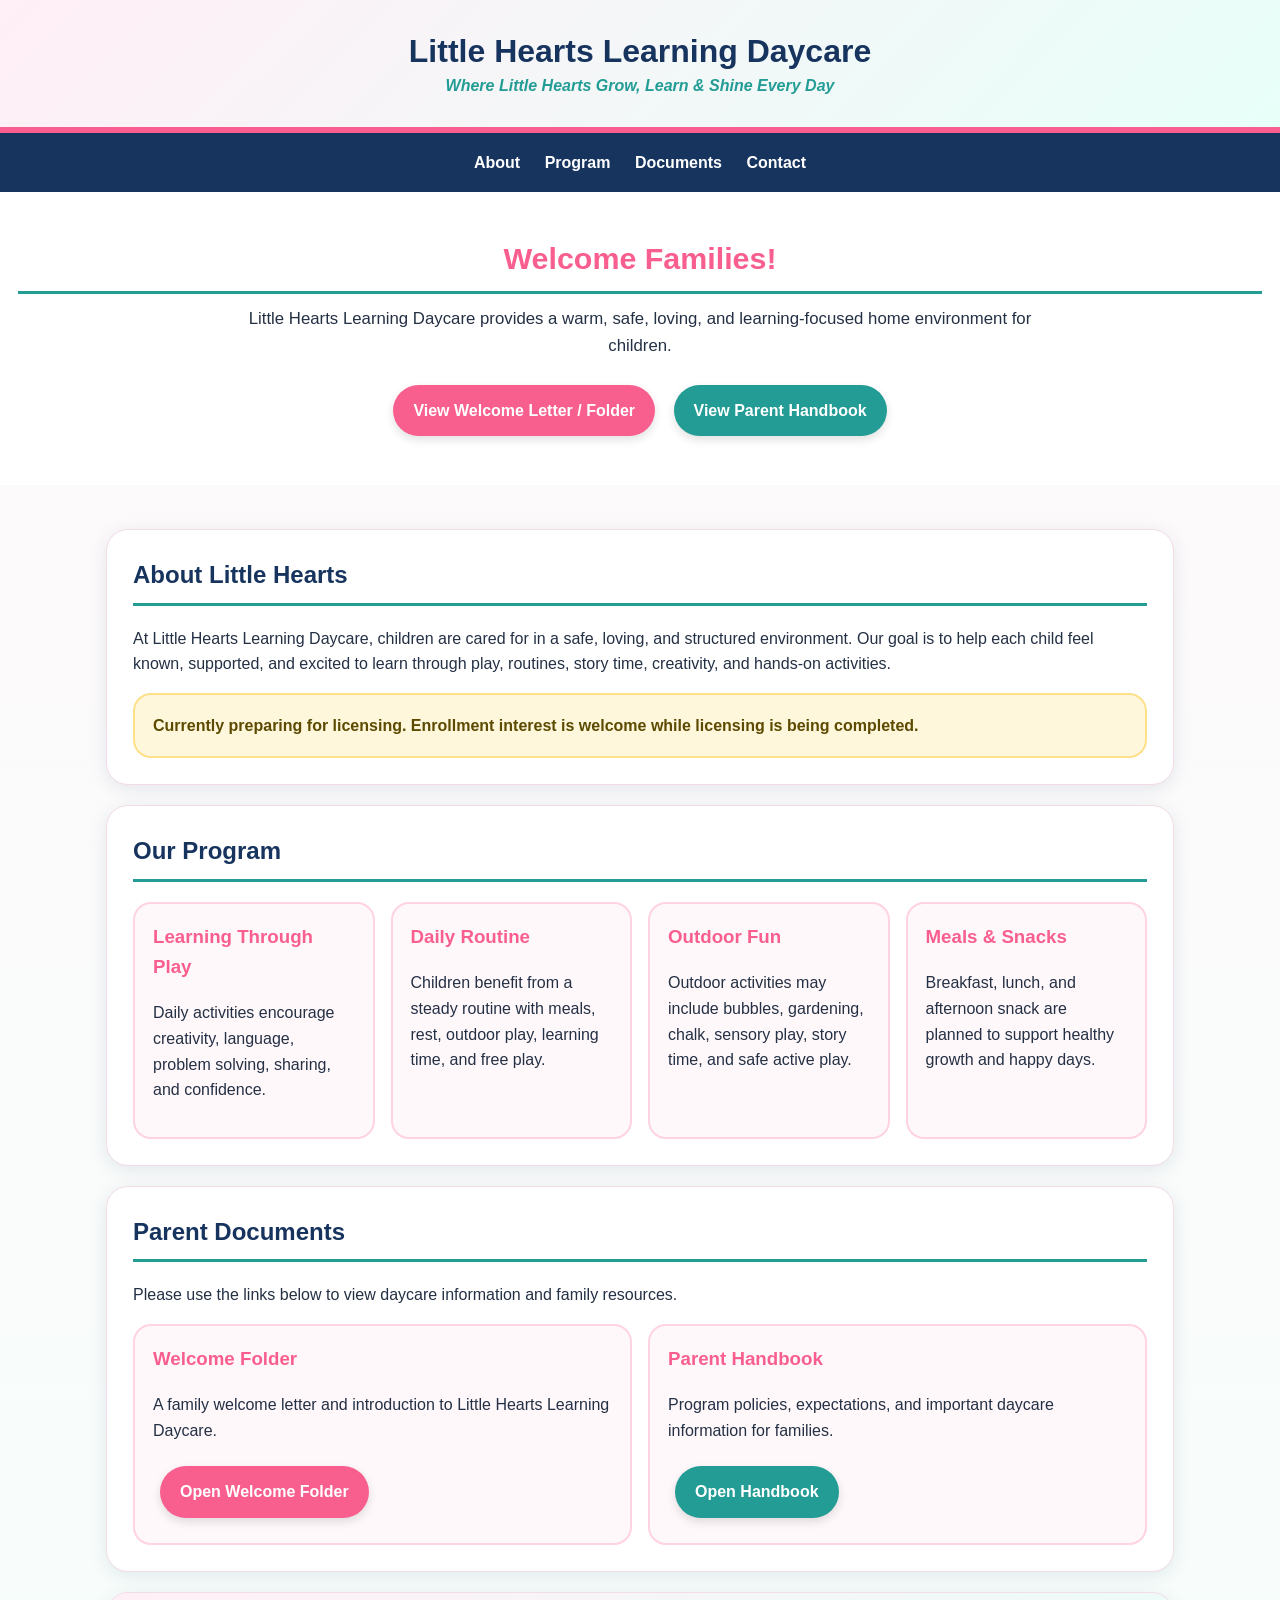
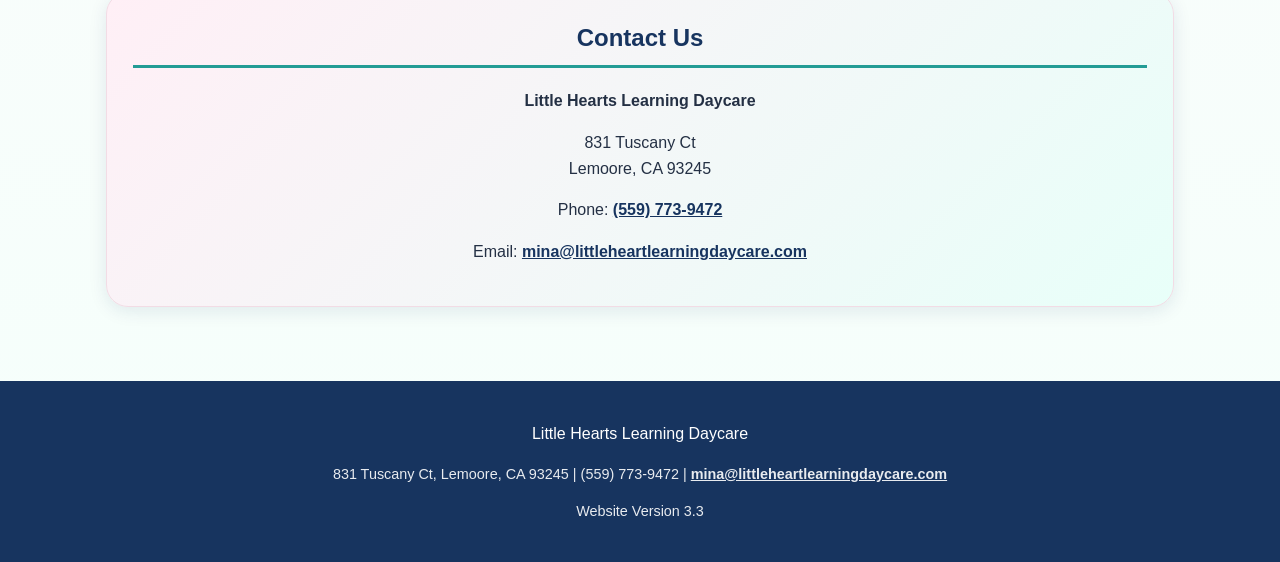
==== index.html @ a1a40e14 "Add files via upload" ====
<!DOCTYPE html>
<html lang="en">
<head>
  <meta charset="UTF-8" />
  <meta name="viewport" content="width=device-width, initial-scale=1.0" />
  <title>Little Hearts Learning Daycare</title>
  <style>
    :root{
      --pink:#f85f8f;
      --teal:#239c95;
      --navy:#17345f;
      --yellow:#ffd86b;
      --green:#9acb6b;
      --light:#fff8fb;
      --card:#ffffff;
    }
    *{box-sizing:border-box}
    body{margin:0;font-family:Arial,Helvetica,sans-serif;background:linear-gradient(180deg,#fff8fb 0%,#f5fffb 100%);color:#243044;line-height:1.6}
    header{background:linear-gradient(135deg,#ffeff6,#e8fff9);padding:28px 18px;text-align:center;border-bottom:6px solid var(--pink)}
    .logo{max-width:180px;width:55%;height:auto;margin:0 auto 8px;display:block}
    h1{margin:6px 0 4px;color:var(--navy);font-size:2rem;line-height:1.1}
    .tagline{color:var(--teal);font-weight:700;font-style:italic;margin:0 auto;max-width:720px}
    nav{background:var(--navy);padding:12px;text-align:center;position:sticky;top:0;z-index:10}
    nav a{color:white;text-decoration:none;font-weight:700;margin:0 10px;display:inline-block;padding:5px 0}
    nav a:hover{color:var(--yellow)}
    .hero{padding:42px 18px;text-align:center;background:white}
    .hero h2{color:var(--pink);font-size:1.9rem;margin:0 0 12px}
    .hero p{max-width:800px;margin:0 auto 18px;font-size:1.05rem}
    .btn{display:inline-block;background:var(--pink);color:white;text-decoration:none;padding:13px 20px;border-radius:999px;font-weight:800;margin:7px;box-shadow:0 4px 10px rgba(0,0,0,.12)}
    .btn.secondary{background:var(--teal)}
    main{max-width:1100px;margin:auto;padding:24px 16px}
    section{background:var(--card);border-radius:22px;padding:26px;margin:20px 0;box-shadow:0 4px 18px rgba(23,52,95,.10);border:1px solid #f2dce5}
    h2{color:var(--navy);margin-top:0;border-bottom:3px solid var(--teal);padding-bottom:8px}
    .grid{display:grid;grid-template-columns:repeat(auto-fit,minmax(230px,1fr));gap:16px}
    .box{background:#fff8fb;border:2px solid #ffd3e2;border-radius:18px;padding:18px}
    .box h3{color:var(--pink);margin-top:0}
    ul{padding-left:22px}
    .notice{background:#fff7dc;border:2px solid #ffe08a;border-radius:18px;padding:18px;font-weight:700;color:#5c4a00}
    .contact-card{text-align:center;background:linear-gradient(135deg,#ffeff6,#e8fff9)}
    .contact-card a{color:var(--navy);font-weight:800}
    footer{text-align:center;background:var(--navy);color:white;padding:24px 16px;margin-top:30px}
    footer a{color:white;font-weight:700}
    .small{font-size:.9rem;opacity:.9}
  </style>
</head>
<body>
  <header>
    <img class="logo" src="logo.png" alt="Little Hearts Learning Daycare Logo" onerror="this.style.display='none'" />
    <h1>Little Hearts Learning Daycare</h1>
    <p class="tagline">Where Little Hearts Grow, Learn & Shine Every Day</p>
  </header>

  <nav>
    <a href="#about">About</a>
    <a href="#program">Program</a>
    <a href="#documents">Documents</a>
    <a href="#contact">Contact</a>
  </nav>

  <div class="hero">
    <h2>Welcome Families!</h2>
    <p>Little Hearts Learning Daycare provides a warm, safe, loving, and learning-focused home environment for children.</p>
    <a class="btn" href="Little_Hearts_Learning_Daycare_Welcome_Folder.pdf" target="_blank" rel="noopener">View Welcome Letter / Folder</a>
    <a class="btn secondary" href="Little_Hearts_Handbook_Section_2_Draft.pdf" target="_blank" rel="noopener">View Parent Handbook</a>
  </div>

  <main>
    <section id="about">
      <h2>About Little Hearts</h2>
      <p>At Little Hearts Learning Daycare, children are cared for in a safe, loving, and structured environment. Our goal is to help each child feel known, supported, and excited to learn through play, routines, story time, creativity, and hands-on activities.</p>
      <div class="notice">Currently preparing for licensing. Enrollment interest is welcome while licensing is being completed.</div>
    </section>

    <section id="program">
      <h2>Our Program</h2>
      <div class="grid">
        <div class="box"><h3>Learning Through Play</h3><p>Daily activities encourage creativity, language, problem solving, sharing, and confidence.</p></div>
        <div class="box"><h3>Daily Routine</h3><p>Children benefit from a steady routine with meals, rest, outdoor play, learning time, and free play.</p></div>
        <div class="box"><h3>Outdoor Fun</h3><p>Outdoor activities may include bubbles, gardening, chalk, sensory play, story time, and safe active play.</p></div>
        <div class="box"><h3>Meals & Snacks</h3><p>Breakfast, lunch, and afternoon snack are planned to support healthy growth and happy days.</p></div>
      </div>
    </section>

    <section id="documents">
      <h2>Parent Documents</h2>
      <p>Please use the links below to view daycare information and family resources.</p>
      <div class="grid">
        <div class="box">
          <h3>Welcome Folder</h3>
          <p>A family welcome letter and introduction to Little Hearts Learning Daycare.</p>
          <a class="btn" href="Little_Hearts_Learning_Daycare_Welcome_Folder.pdf" target="_blank" rel="noopener">Open Welcome Folder</a>
        </div>
        <div class="box">
          <h3>Parent Handbook</h3>
          <p>Program policies, expectations, and important daycare information for families.</p>
          <a class="btn secondary" href="Little_Hearts_Handbook_Section_2_Draft.pdf" target="_blank" rel="noopener">Open Handbook</a>
        </div>
      </div>
    </section>

    <section id="contact" class="contact-card">
      <h2>Contact Us</h2>
      <p><strong>Little Hearts Learning Daycare</strong></p>
      <p>831 Tuscany Ct<br />Lemoore, CA 93245</p>
      <p>Phone: <a href="tel:15597739472">(559) 773-9472</a></p>
      <p>Email: <a href="mailto:mina@littleheartlearningdaycare.com">mina@littleheartlearningdaycare.com</a></p>
    </section>
  </main>

  <footer>
    <p>Little Hearts Learning Daycare</p>
    <p class="small">831 Tuscany Ct, Lemoore, CA 93245 | (559) 773-9472 | <a href="mailto:mina@littleheartlearningdaycare.com">mina@littleheartlearningdaycare.com</a></p>
    <p class="small">Website Version 3.3</p>
  </footer>
</body>
</html>
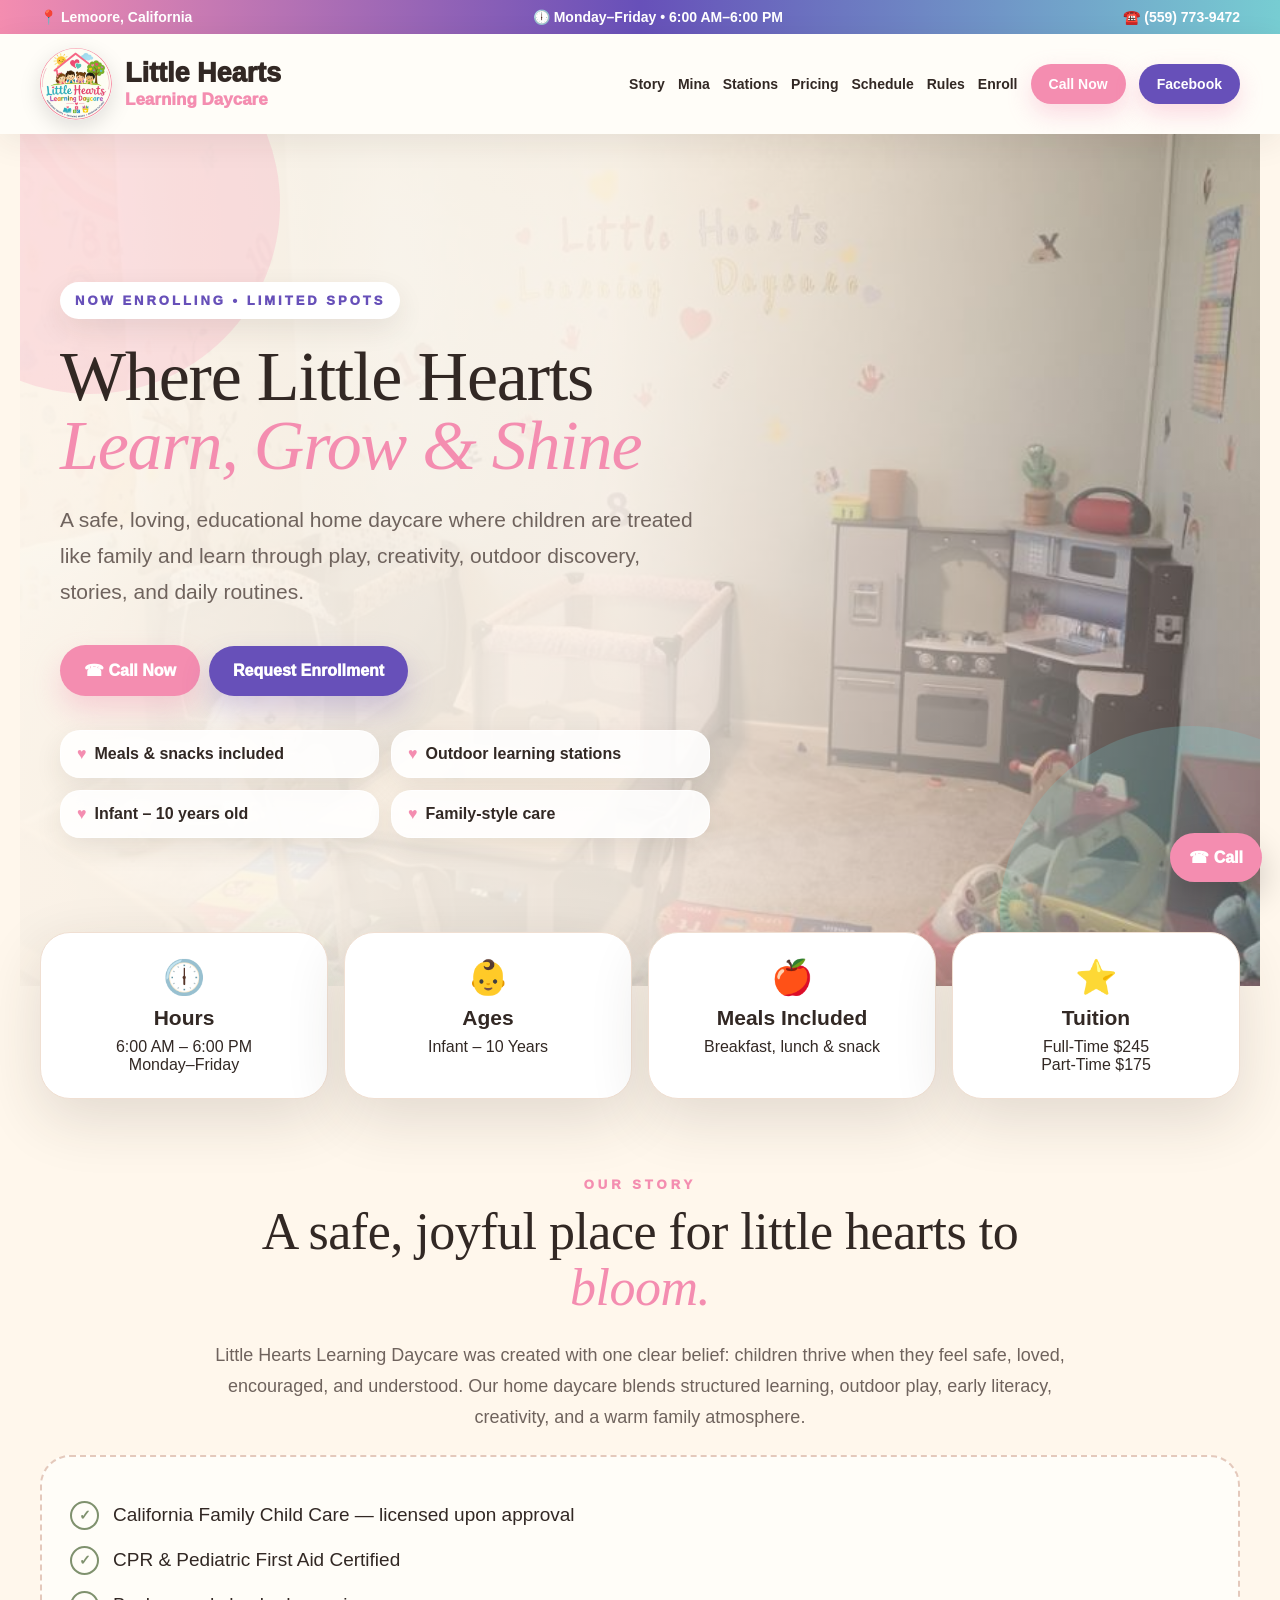
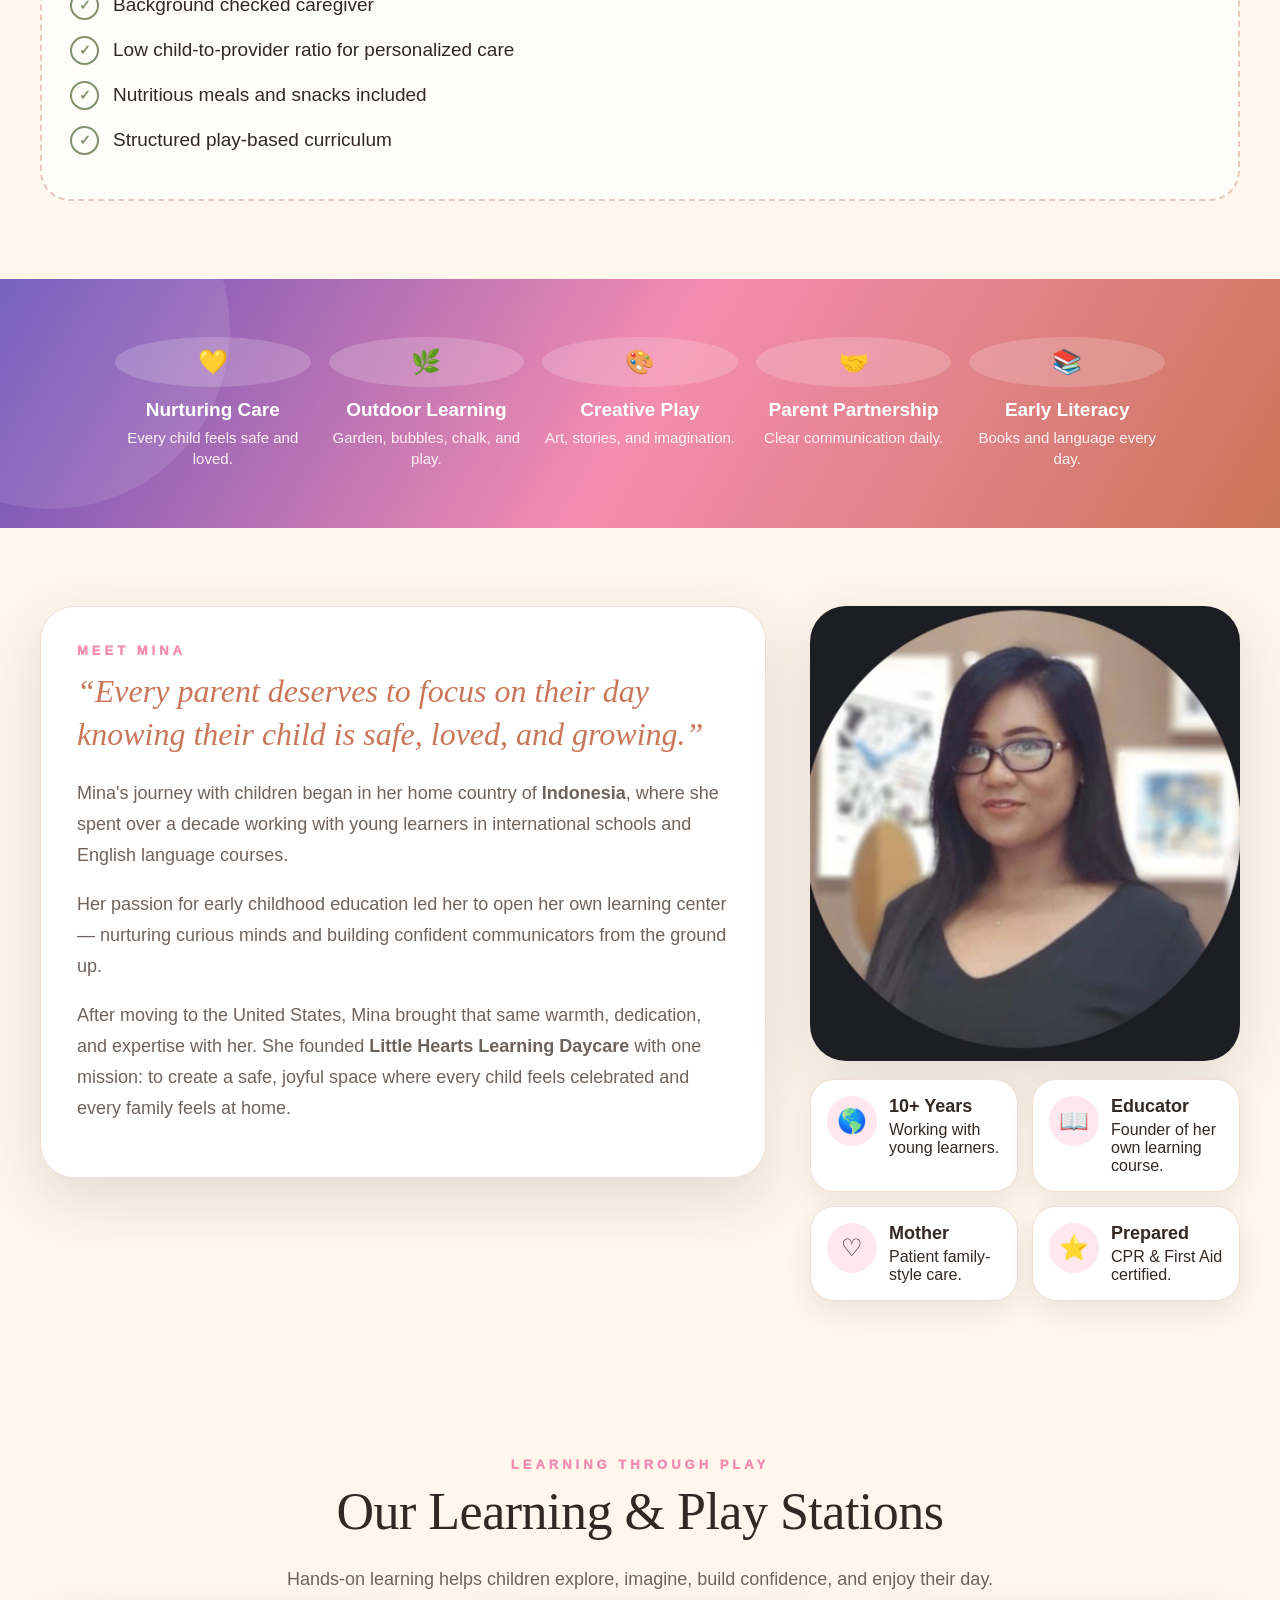
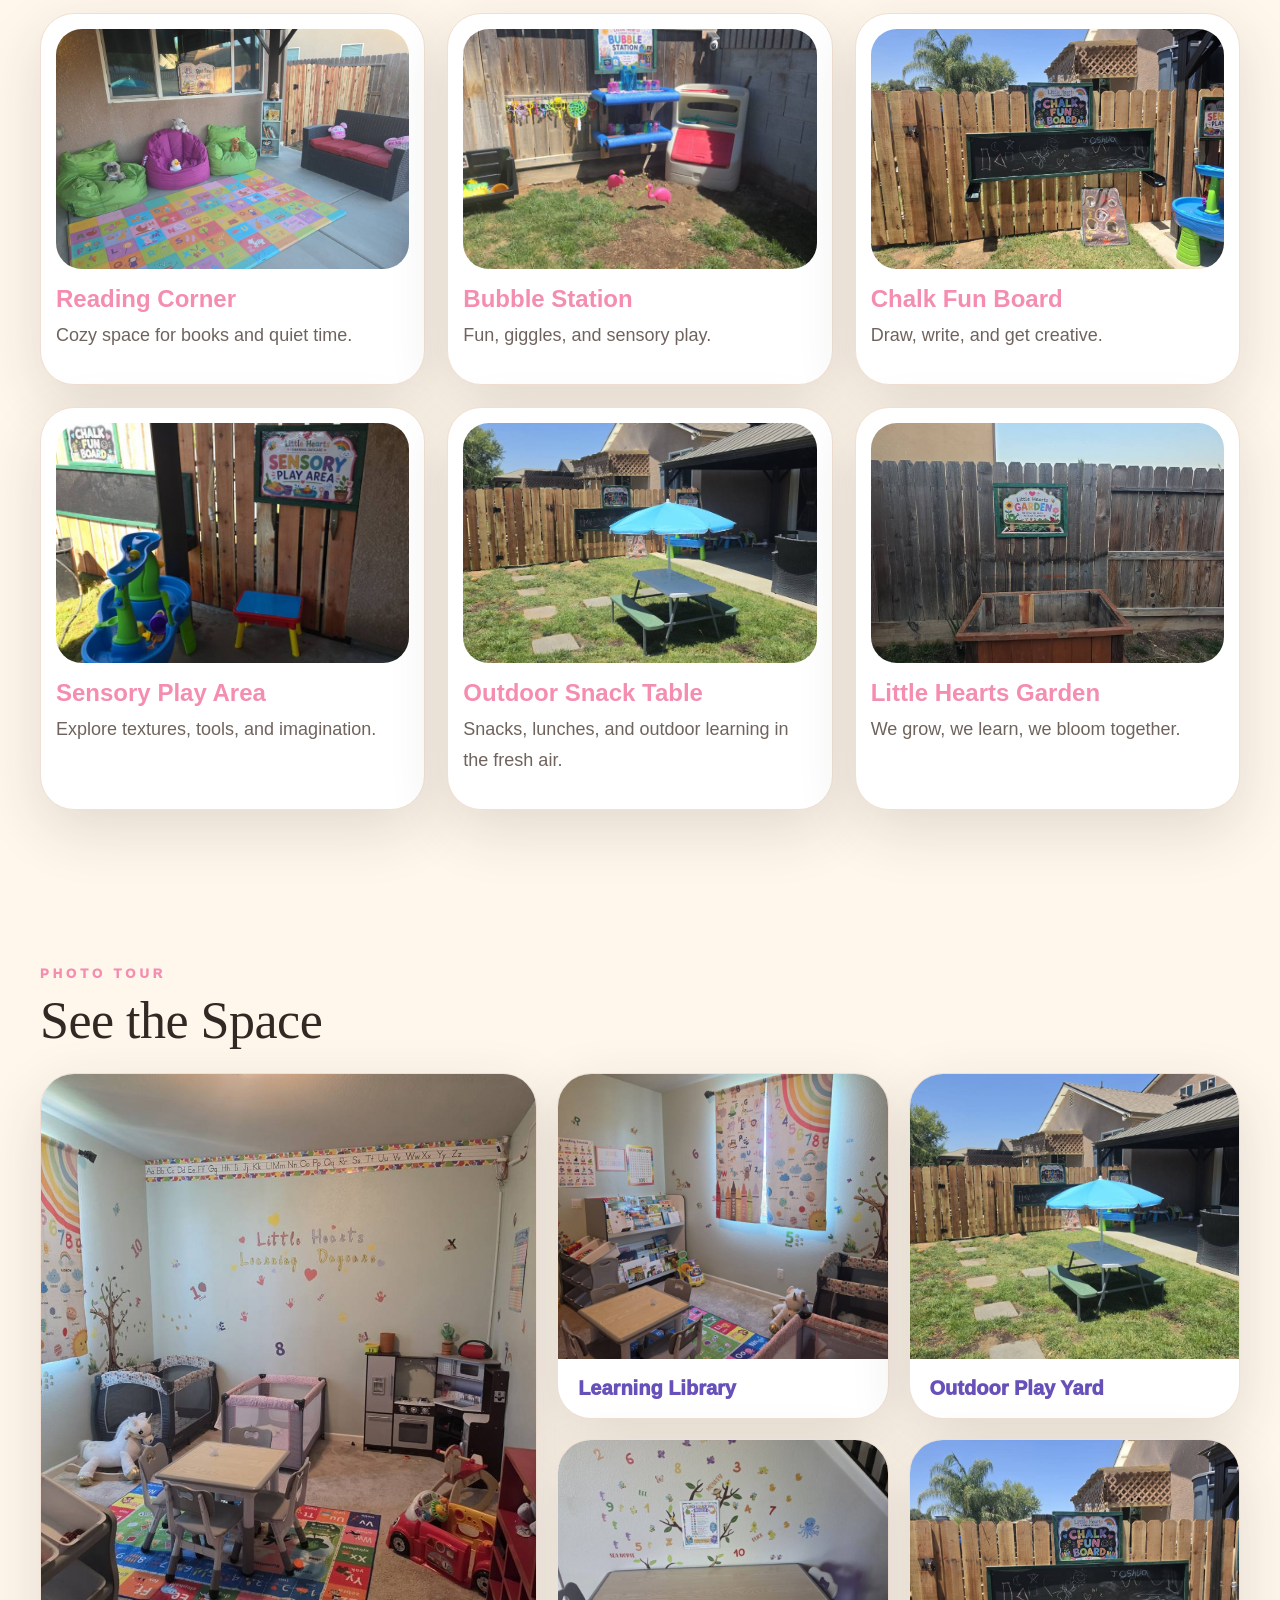
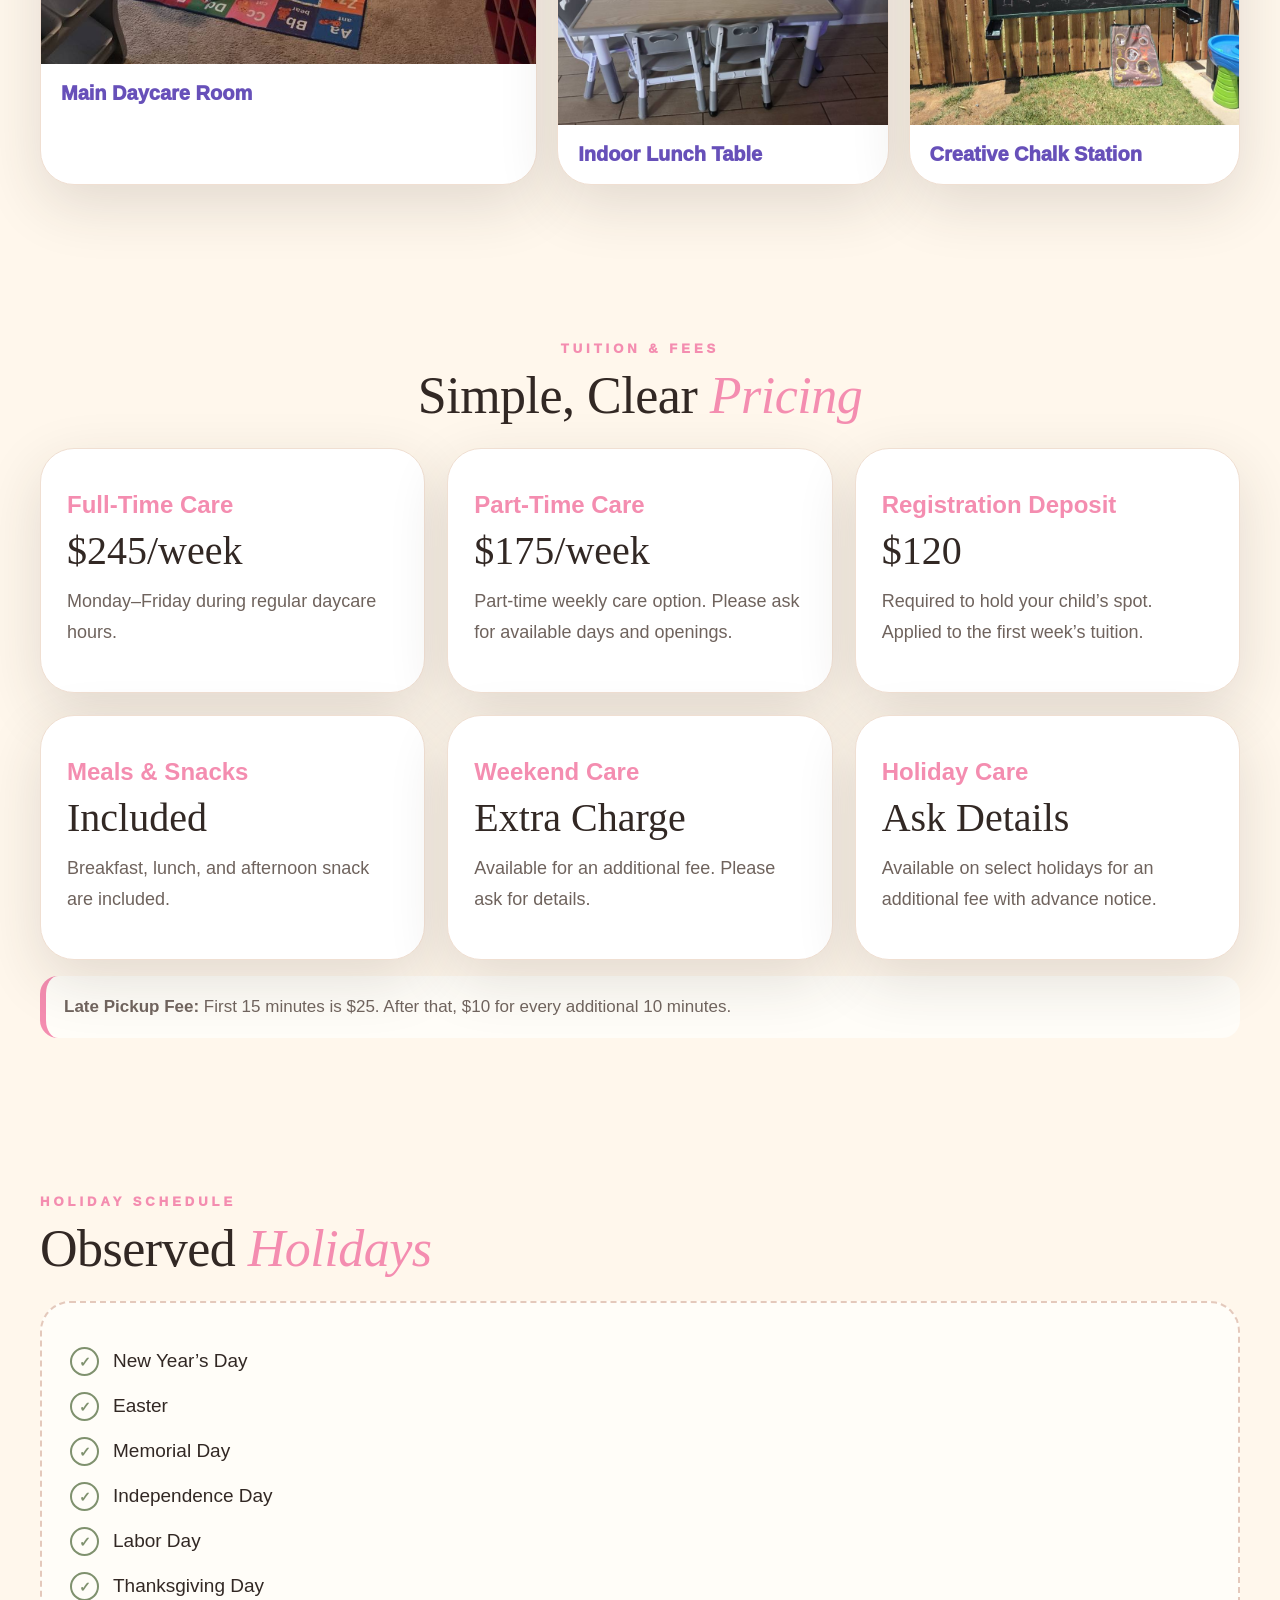
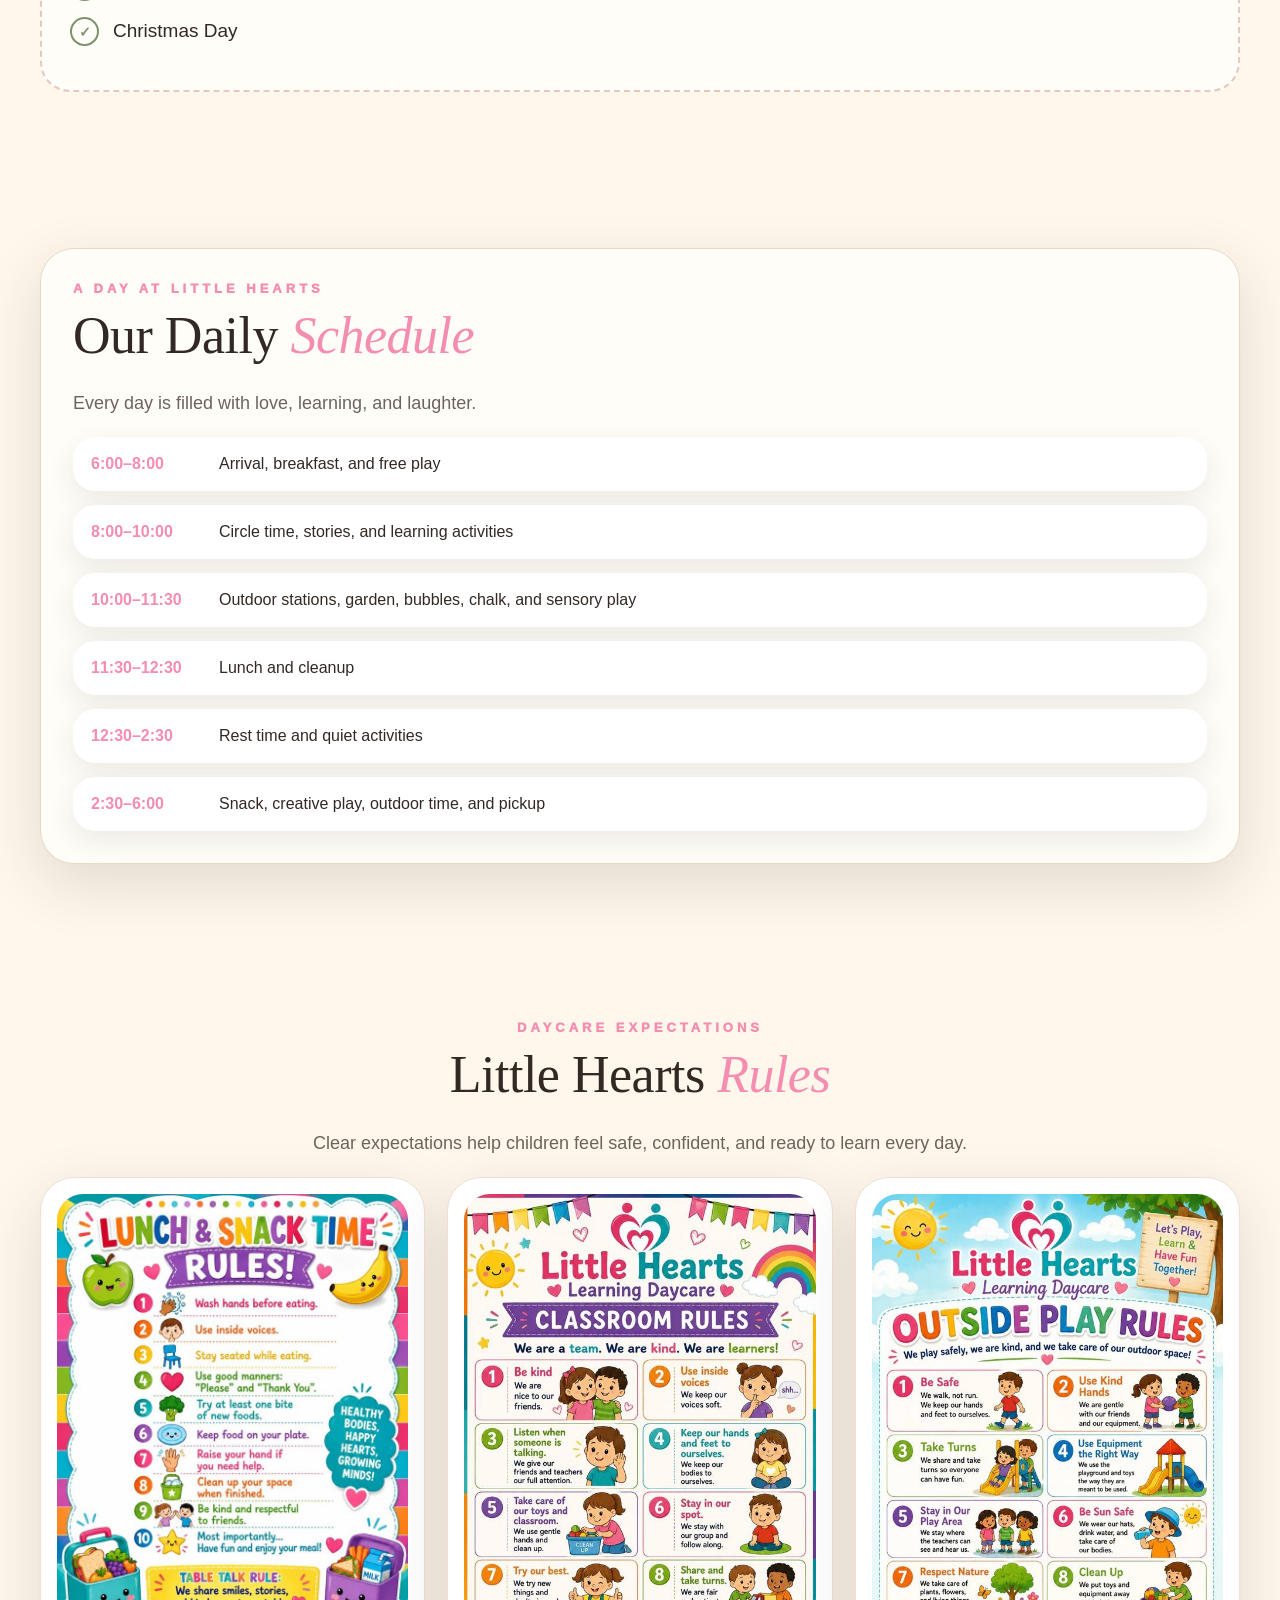
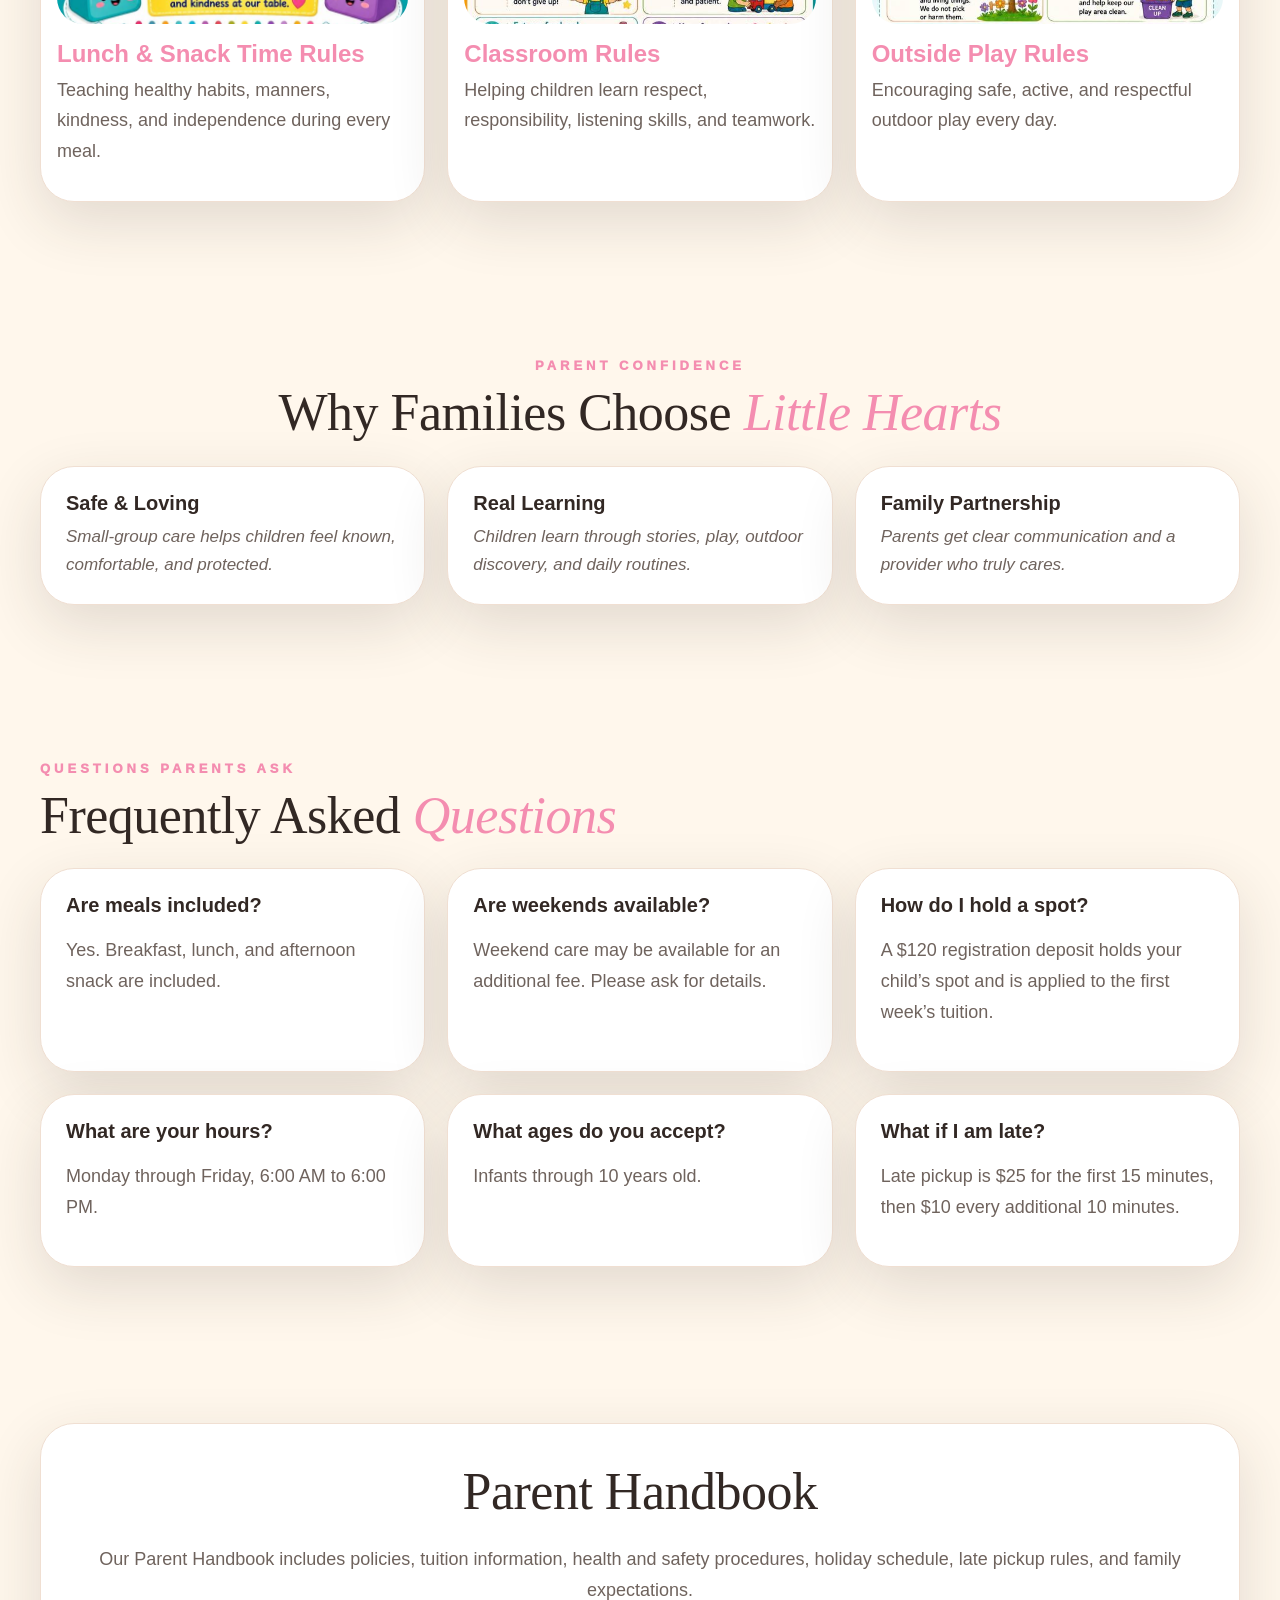
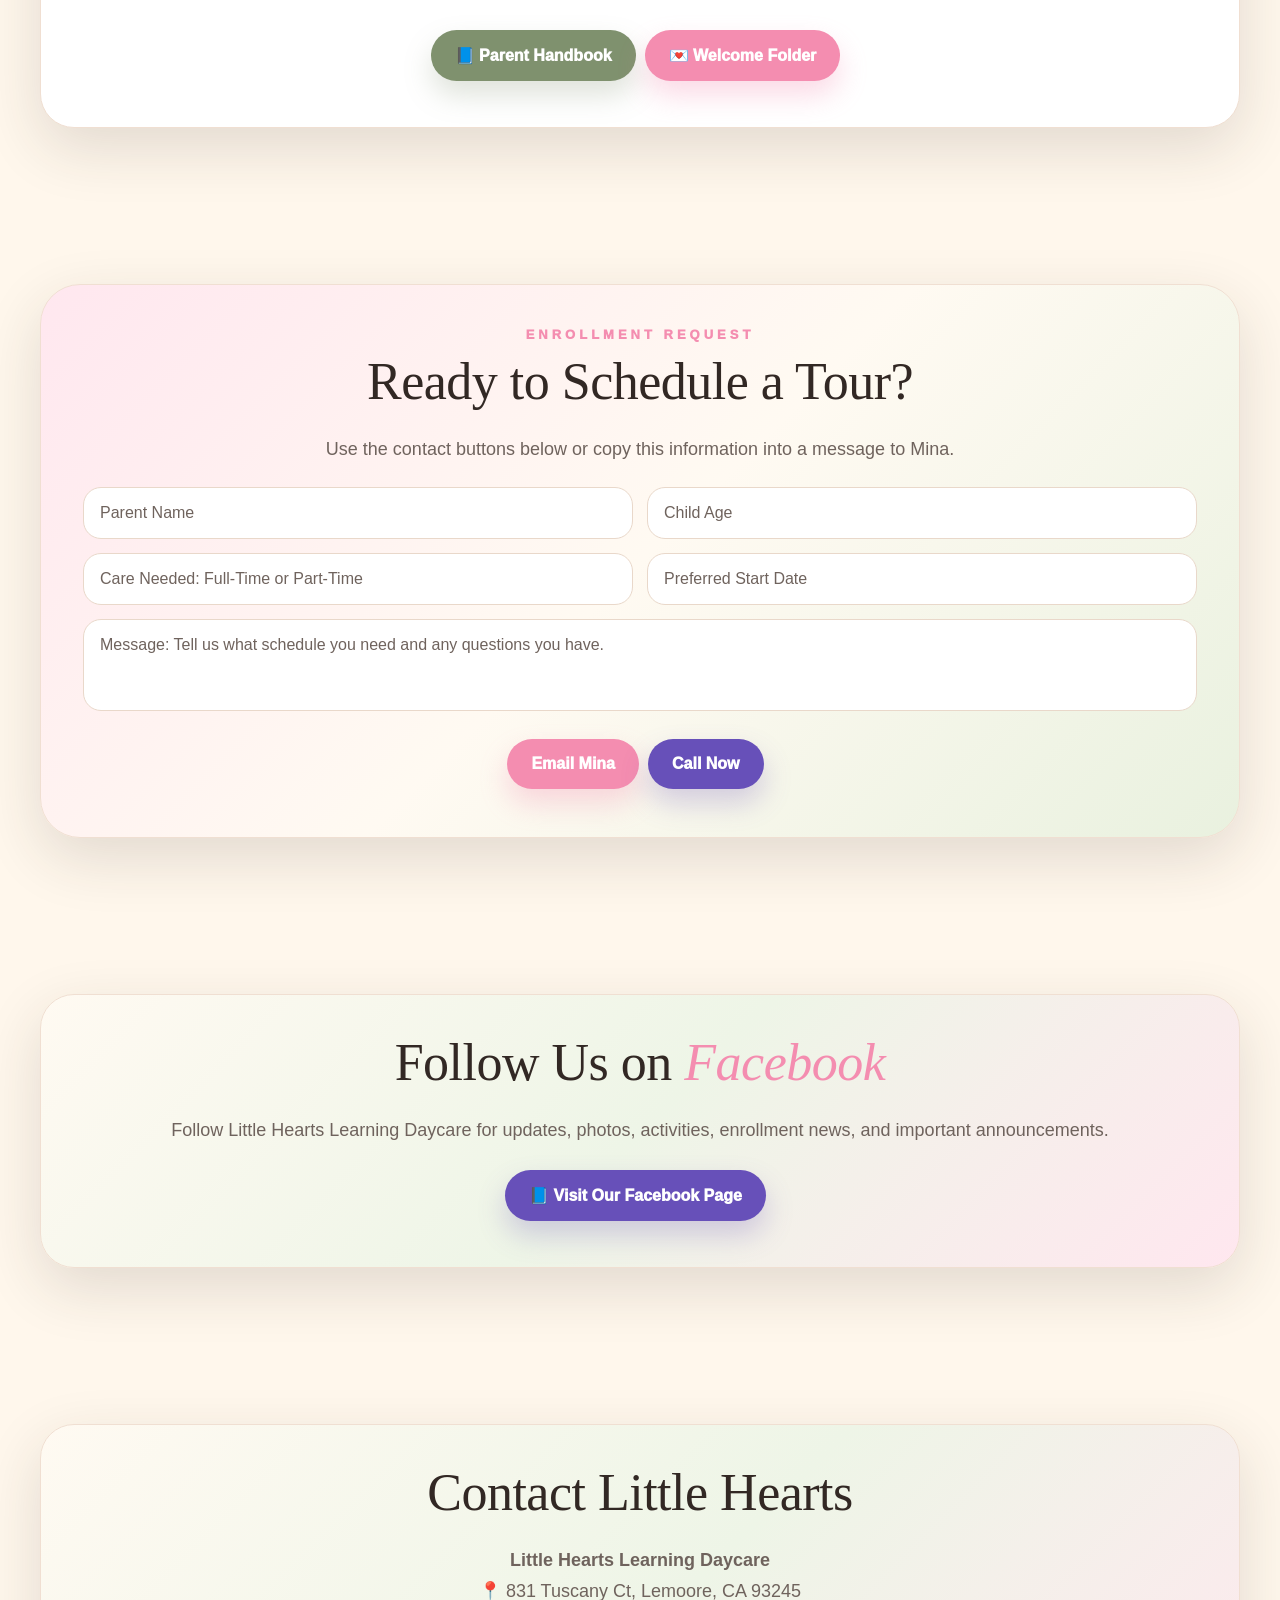
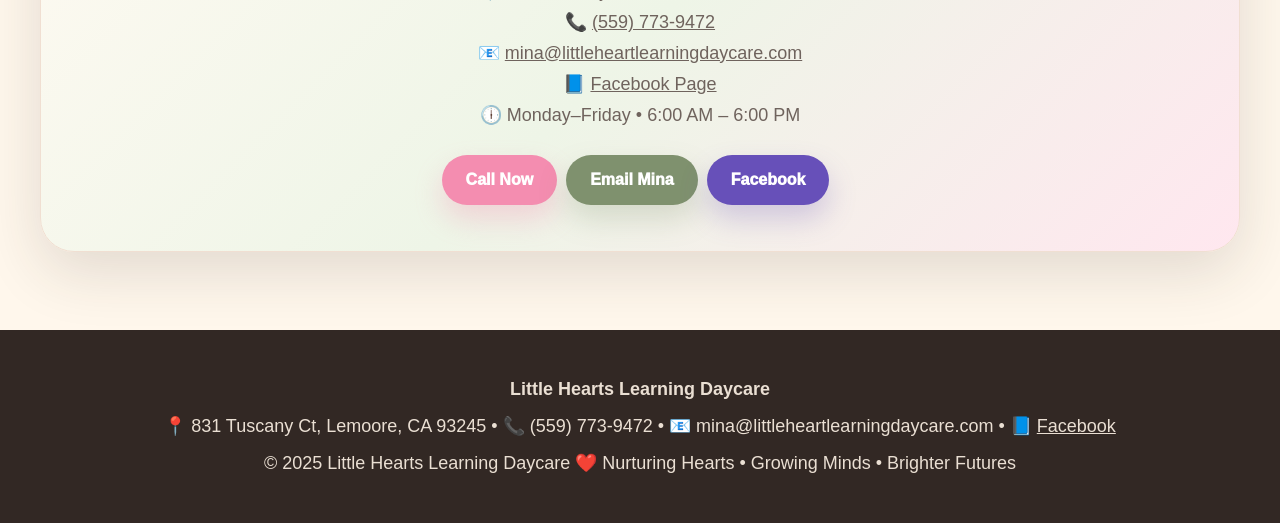
==== commit 67908943: "Add files via upload" ====
--- a/index.html
+++ b/index.html
@@ -1,116 +1,406 @@
 <!DOCTYPE html>
 <html lang="en">
 <head>
-  <meta charset="UTF-8" />
-  <meta name="viewport" content="width=device-width, initial-scale=1.0" />
-  <title>Little Hearts Learning Daycare</title>
-  <style>
-    :root{
-      --pink:#f85f8f;
-      --teal:#239c95;
-      --navy:#17345f;
-      --yellow:#ffd86b;
-      --green:#9acb6b;
-      --light:#fff8fb;
-      --card:#ffffff;
-    }
-    *{box-sizing:border-box}
-    body{margin:0;font-family:Arial,Helvetica,sans-serif;background:linear-gradient(180deg,#fff8fb 0%,#f5fffb 100%);color:#243044;line-height:1.6}
-    header{background:linear-gradient(135deg,#ffeff6,#e8fff9);padding:28px 18px;text-align:center;border-bottom:6px solid var(--pink)}
-    .logo{max-width:180px;width:55%;height:auto;margin:0 auto 8px;display:block}
-    h1{margin:6px 0 4px;color:var(--navy);font-size:2rem;line-height:1.1}
-    .tagline{color:var(--teal);font-weight:700;font-style:italic;margin:0 auto;max-width:720px}
-    nav{background:var(--navy);padding:12px;text-align:center;position:sticky;top:0;z-index:10}
-    nav a{color:white;text-decoration:none;font-weight:700;margin:0 10px;display:inline-block;padding:5px 0}
-    nav a:hover{color:var(--yellow)}
-    .hero{padding:42px 18px;text-align:center;background:white}
-    .hero h2{color:var(--pink);font-size:1.9rem;margin:0 0 12px}
-    .hero p{max-width:800px;margin:0 auto 18px;font-size:1.05rem}
-    .btn{display:inline-block;background:var(--pink);color:white;text-decoration:none;padding:13px 20px;border-radius:999px;font-weight:800;margin:7px;box-shadow:0 4px 10px rgba(0,0,0,.12)}
-    .btn.secondary{background:var(--teal)}
-    main{max-width:1100px;margin:auto;padding:24px 16px}
-    section{background:var(--card);border-radius:22px;padding:26px;margin:20px 0;box-shadow:0 4px 18px rgba(23,52,95,.10);border:1px solid #f2dce5}
-    h2{color:var(--navy);margin-top:0;border-bottom:3px solid var(--teal);padding-bottom:8px}
-    .grid{display:grid;grid-template-columns:repeat(auto-fit,minmax(230px,1fr));gap:16px}
-    .box{background:#fff8fb;border:2px solid #ffd3e2;border-radius:18px;padding:18px}
-    .box h3{color:var(--pink);margin-top:0}
-    ul{padding-left:22px}
-    .notice{background:#fff7dc;border:2px solid #ffe08a;border-radius:18px;padding:18px;font-weight:700;color:#5c4a00}
-    .contact-card{text-align:center;background:linear-gradient(135deg,#ffeff6,#e8fff9)}
-    .contact-card a{color:var(--navy);font-weight:800}
-    footer{text-align:center;background:var(--navy);color:white;padding:24px 16px;margin-top:30px}
-    footer a{color:white;font-weight:700}
-    .small{font-size:.9rem;opacity:.9}
-  </style>
+<meta charset="UTF-8">
+<meta name="viewport" content="width=device-width, initial-scale=1.0">
+<title>Little Hearts Learning Daycare | Lemoore, CA</title>
+<meta name="description" content="Little Hearts Learning Daycare in Lemoore, California. Loving home daycare with meals, learning stations, outdoor play, and family-style care.">
+<style>
+:root {
+  --cream:#fff7ec;
+  --soft:#fffdf8;
+  --pink:#f48db0;
+  --pink-soft:#ffe7ef;
+  --purple:#6750b9;
+  --terra:#ca7658;
+  --terra-dark:#a85c41;
+  --teal:#77cdd2;
+  --sage:#7f916e;
+  --sage-soft:#e9f1df;
+  --yellow:#ffd66e;
+  --brown:#322824;
+  --muted:#6f635d;
+  --white:#fff;
+  --shadow:0 20px 60px rgba(50,40,36,.14);
+  --soft-shadow:0 10px 28px rgba(50,40,36,.09);
+}
+*{box-sizing:border-box}
+html{scroll-behavior:smooth}
+body{margin:0;background:var(--cream);color:var(--brown);font-family:Arial, Helvetica, sans-serif;overflow-x:hidden}
+a{color:inherit}
+img{max-width:100%}
+.topbar{background:linear-gradient(90deg,var(--pink),var(--purple),var(--teal));color:white;font-weight:900;font-size:14px}
+.topbar-inner{max-width:1240px;margin:auto;padding:9px 20px;display:flex;gap:14px;justify-content:space-between;flex-wrap:wrap}
+.header{position:sticky;top:0;z-index:50;background:rgba(255,253,248,.96);backdrop-filter:blur(12px);box-shadow:0 8px 30px rgba(50,40,36,.08)}
+.nav{max-width:1240px;margin:auto;padding:14px 20px;display:flex;align-items:center;justify-content:space-between;gap:18px}
+.brand{display:flex;align-items:center;gap:13px;text-decoration:none}
+.brand img{width:72px;height:72px;border-radius:50%;object-fit:cover;box-shadow:0 7px 22px rgba(0,0,0,.13)}
+.brand-title{font-weight:950;font-size:27px;line-height:1.02}
+.brand-title span{display:block;color:var(--pink);font-size:17px;margin-top:3px}
+.links a{text-decoration:none;font-weight:900;margin-left:13px;font-size:14px;color:var(--brown)}
+.links a:hover{color:var(--pink)}
+.links .pill{background:var(--pink);color:white;padding:12px 18px;border-radius:999px;box-shadow:0 10px 24px rgba(244,141,176,.32)}
+.hero{position:relative;min-height:720px;display:grid;align-items:center;overflow:hidden;background:
+linear-gradient(90deg,rgba(255,247,236,.96) 0%,rgba(255,247,236,.88) 48%,rgba(255,247,236,.18) 100%),
+url('[data-uri]') center/cover no-repeat}
+.hero:before{content:"";position:absolute;left:-120px;top:-120px;width:380px;height:380px;border-radius:50%;background:rgba(244,141,176,.22)}
+.hero:after{content:"";position:absolute;right:-120px;bottom:-120px;width:380px;height:380px;border-radius:50%;background:rgba(119,205,210,.24)}
+.hero-inner{max-width:1240px;margin:auto;padding:70px 20px;position:relative;z-index:1;width:100%}
+.hero-content{max-width:650px}
+.kicker{display:inline-flex;align-items:center;gap:8px;letter-spacing:3px;text-transform:uppercase;color:var(--purple);font-weight:950;font-size:13px;background:white;padding:11px 15px;border-radius:999px;box-shadow:var(--soft-shadow)}
+h1{font-family:Georgia,serif;font-weight:500;font-size:70px;line-height:.98;margin:24px 0 22px;letter-spacing:-1.2px}
+h1 em,h2 em{color:var(--pink);font-style:italic}
+.lead{font-size:21px;line-height:1.72;color:var(--muted)}
+.hero-actions{margin:28px 0}
+.btn{display:inline-flex;align-items:center;justify-content:center;gap:9px;text-decoration:none;background:var(--pink);color:white;border:0;padding:16px 24px;border-radius:999px;font-weight:950;box-shadow:0 14px 28px rgba(244,141,176,.32);margin:6px 9px 6px 0;transition:.2s}
+.btn:hover{transform:translateY(-2px)}
+.btn.purple{background:var(--purple);box-shadow:0 14px 28px rgba(103,80,185,.25)}
+.btn.sage{background:var(--sage);box-shadow:0 14px 28px rgba(127,145,110,.25)}
+.hero-mini{display:grid;grid-template-columns:repeat(2,1fr);gap:12px;margin-top:26px}
+.mini-pill{background:rgba(255,255,255,.88);border:1px solid rgba(255,255,255,.8);border-radius:20px;padding:14px 16px;font-weight:900;box-shadow:var(--soft-shadow)}
+.mini-pill:before{content:"♥";color:var(--pink);margin-right:8px}
+.quick{max-width:1240px;margin:-54px auto 0;position:relative;z-index:3;display:grid;grid-template-columns:repeat(4,1fr);gap:16px;padding:0 20px}
+.qcard{background:white;border-radius:30px;padding:24px;text-align:center;box-shadow:var(--shadow);border:1px solid #f0dfd2}
+.qicon{font-size:34px;margin-bottom:9px}
+.qcard b{display:block;font-size:21px;margin-bottom:8px}
+section{max-width:1240px;margin:auto;padding:78px 20px}
+.section-kicker{letter-spacing:4px;text-transform:uppercase;color:var(--pink);font-weight:950;font-size:13px;margin-bottom:12px}
+h2{font-family:Georgia,serif;font-size:52px;line-height:1.08;font-weight:500;margin:0 0 24px;letter-spacing:-.5px}
+p{font-size:18px;line-height:1.72;color:var(--muted)}
+.center{text-align:center;max-width:850px;margin-left:auto;margin-right:auto}
+.split{display:grid;grid-template-columns:1fr 430px;gap:44px;align-items:start}
+.panel,.station,.price,.gallery-card,.faq,.contact-card,.handbook,.testimonial{background:white;border:1px solid #f0dfd2;border-radius:34px;box-shadow:var(--shadow)}
+.panel{padding:36px}
+.quote{font-family:Georgia,serif;color:var(--terra);font-size:32px;line-height:1.34;font-style:italic;margin:0 0 22px}
+.mina-photo{width:100%;border-radius:36px;box-shadow:var(--shadow);display:block}
+.trust-grid{display:grid;grid-template-columns:repeat(2,1fr);gap:14px;margin-top:18px}
+.trust{background:white;border-radius:24px;padding:16px;display:flex;gap:12px;align-items:flex-start;box-shadow:var(--soft-shadow);border:1px solid #f0dfd2}
+.ico{min-width:50px;height:50px;border-radius:50%;display:grid;place-items:center;background:var(--pink-soft);font-size:24px}
+.trust b{display:block;font-size:18px;margin-bottom:4px}
+.value-band{background:linear-gradient(120deg,var(--purple),var(--pink),var(--terra));color:white;padding:58px 20px;position:relative;overflow:hidden}
+.value-band:before{content:"";position:absolute;width:360px;height:360px;border-radius:50%;background:rgba(255,255,255,.10);left:-130px;top:-130px}
+.value-inner{max-width:1050px;margin:auto;display:grid;grid-template-columns:repeat(5,1fr);gap:18px;position:relative;z-index:1}
+.value{text-align:center}
+.value .ico{margin:auto auto 12px;background:rgba(255,255,255,.18);color:white}
+.value b{color:white;font-size:19px}
+.value span{display:block;color:#fff1f4;font-size:15px;line-height:1.45;margin-top:6px}
+.station-grid{display:grid;grid-template-columns:repeat(3,1fr);gap:22px}
+.station{overflow:hidden;padding:15px;transition:.2s}
+.station:hover{transform:translateY(-5px)}
+.station img{width:100%;height:240px;object-fit:cover;border-radius:26px;display:block}
+.station h3,.price h3{color:var(--pink);font-size:24px;margin:16px 0 7px}
+.station p,.price p{margin-top:0}
+.gallery-strip{display:grid;grid-template-columns:1.2fr .8fr .8fr;gap:20px}
+.gallery-card{overflow:hidden}
+.gallery-card img{width:100%;height:285px;object-fit:cover;display:block}
+.gallery-card.featured img{height:590px}
+.gallery-card div{padding:18px 20px;font-size:20px;font-weight:950;color:var(--purple)}
+.price-grid,.faq-grid,.testimonial-grid{display:grid;grid-template-columns:repeat(3,1fr);gap:22px}
+.price{padding:26px}
+.big{font-family:Georgia,serif;font-size:40px;color:var(--brown);margin:8px 0 12px}
+.note{background:var(--soft);border-left:6px solid var(--pink);padding:18px;border-radius:18px;margin-top:16px;color:var(--muted);font-size:17px;line-height:1.55}
+.schedule{background:var(--soft);border:1px solid #ead9c4;border-radius:34px;padding:32px;box-shadow:var(--shadow)}
+.timeline{display:grid;gap:14px}
+.time{display:flex;gap:18px;background:white;padding:18px;border-radius:22px;box-shadow:var(--soft-shadow)}
+.time b{color:var(--pink);min-width:110px}
+.faq,.testimonial{padding:25px}
+.faq b,.testimonial b{font-size:20px;color:var(--brown)}
+.testimonial em{display:block;color:var(--muted);line-height:1.65;font-size:17px;margin-top:8px}
+.checklist{background:var(--soft);border:2px dashed #e4c9bc;border-radius:30px;padding:28px;margin-top:22px}
+.check{display:flex;gap:14px;align-items:flex-start;margin:16px 0;font-size:19px;line-height:1.45}
+.check:before{content:"✓";color:var(--sage);font-weight:950;border:2px solid var(--sage);border-radius:50%;width:25px;height:25px;display:grid;place-items:center;flex:0 0 25px;font-size:14px}
+.enroll{background:linear-gradient(135deg,var(--pink-soft),#fffaf2,var(--sage-soft));border-radius:40px;padding:42px;box-shadow:var(--shadow);border:1px solid #f0dfd2}
+.form-grid{display:grid;grid-template-columns:repeat(2,1fr);gap:14px;margin-top:22px}
+.fake-input{background:white;border:1px solid #e9d8ca;border-radius:18px;padding:16px;color:var(--muted);text-align:left}
+.fake-input.full{grid-column:1/-1;min-height:92px}
+.handbook,.contact-card{text-align:center;padding:40px}
+.contact-card{background:linear-gradient(135deg,#fffaf2,#eef5e7,#ffe7ef)}
+.footer{background:var(--brown);color:white;padding:38px 20px;text-align:center}
+.footer p{color:#eadfd3;margin:6px 0}
+.float-call{position:fixed;right:18px;bottom:18px;background:var(--pink);color:white;text-decoration:none;padding:15px 19px;border-radius:999px;font-weight:950;box-shadow:0 16px 34px rgba(0,0,0,.22);z-index:80}
+@media(max-width:940px){
+  .topbar-inner{justify-content:center;text-align:center}
+  .nav{display:block;text-align:center}
+  .brand{justify-content:center}
+  .links{margin-top:12px}
+  .links a{display:inline-block;margin:6px 8px}
+  .hero{min-height:auto}
+  .hero-grid,.split,.gallery-strip{grid-template-columns:1fr}
+  .quick,.station-grid,.price-grid,.faq-grid,.testimonial-grid,.trust-grid,.value-inner,.form-grid{grid-template-columns:1fr}
+  h1{font-size:44px}
+  h2{font-size:37px}
+  .hero-mini{grid-template-columns:1fr}
+  .gallery-card.featured img,.gallery-card img{height:auto}
+  .time{display:block}
+  .time b{display:block;margin-bottom:6px}
+}
+
+.rules-grid{display:grid;grid-template-columns:repeat(3,1fr);gap:22px}
+.rule-card{background:white;border:1px solid #f0dfd2;border-radius:34px;box-shadow:var(--shadow);padding:16px;overflow:hidden;transition:.2s}
+.rule-card:hover{transform:translateY(-4px)}
+.rule-card a{display:block;text-decoration:none}
+.rule-card img{width:100%;height:430px;object-fit:cover;object-position:top;border-radius:26px;display:block}
+.rule-card h3{color:var(--pink);font-size:24px;margin:16px 0 7px}
+.rule-card p{margin-top:0}
+@media(max-width:940px){.rules-grid{grid-template-columns:1fr}.rule-card img{height:auto}}
+
+</style>
 </head>
 <body>
-  <header>
-    <img class="logo" src="logo.png" alt="Little Hearts Learning Daycare Logo" onerror="this.style.display='none'" />
-    <h1>Little Hearts Learning Daycare</h1>
-    <p class="tagline">Where Little Hearts Grow, Learn & Shine Every Day</p>
-  </header>
-
-  <nav>
-    <a href="#about">About</a>
-    <a href="#program">Program</a>
-    <a href="#documents">Documents</a>
-    <a href="#contact">Contact</a>
-  </nav>
-
-  <div class="hero">
-    <h2>Welcome Families!</h2>
-    <p>Little Hearts Learning Daycare provides a warm, safe, loving, and learning-focused home environment for children.</p>
-    <a class="btn" href="Little_Hearts_Learning_Daycare_Welcome_Folder.pdf" target="_blank" rel="noopener">View Welcome Letter / Folder</a>
-    <a class="btn secondary" href="Little_Hearts_Handbook_Section_2_Draft.pdf" target="_blank" rel="noopener">View Parent Handbook</a>
-  </div>
-
-  <main>
-    <section id="about">
-      <h2>About Little Hearts</h2>
-      <p>At Little Hearts Learning Daycare, children are cared for in a safe, loving, and structured environment. Our goal is to help each child feel known, supported, and excited to learn through play, routines, story time, creativity, and hands-on activities.</p>
-      <div class="notice">Currently preparing for licensing. Enrollment interest is welcome while licensing is being completed.</div>
-    </section>
-
-    <section id="program">
-      <h2>Our Program</h2>
-      <div class="grid">
-        <div class="box"><h3>Learning Through Play</h3><p>Daily activities encourage creativity, language, problem solving, sharing, and confidence.</p></div>
-        <div class="box"><h3>Daily Routine</h3><p>Children benefit from a steady routine with meals, rest, outdoor play, learning time, and free play.</p></div>
-        <div class="box"><h3>Outdoor Fun</h3><p>Outdoor activities may include bubbles, gardening, chalk, sensory play, story time, and safe active play.</p></div>
-        <div class="box"><h3>Meals & Snacks</h3><p>Breakfast, lunch, and afternoon snack are planned to support healthy growth and happy days.</p></div>
+<div class="topbar"><div class="topbar-inner"><div>📍 Lemoore, California</div><div>🕕 Monday–Friday • 6:00 AM–6:00 PM</div><div>☎️ (559) 773-9472</div></div></div>
+<header class="header">
+  <div class="nav">
+    <a class="brand" href="#home"><img src="[data-uri]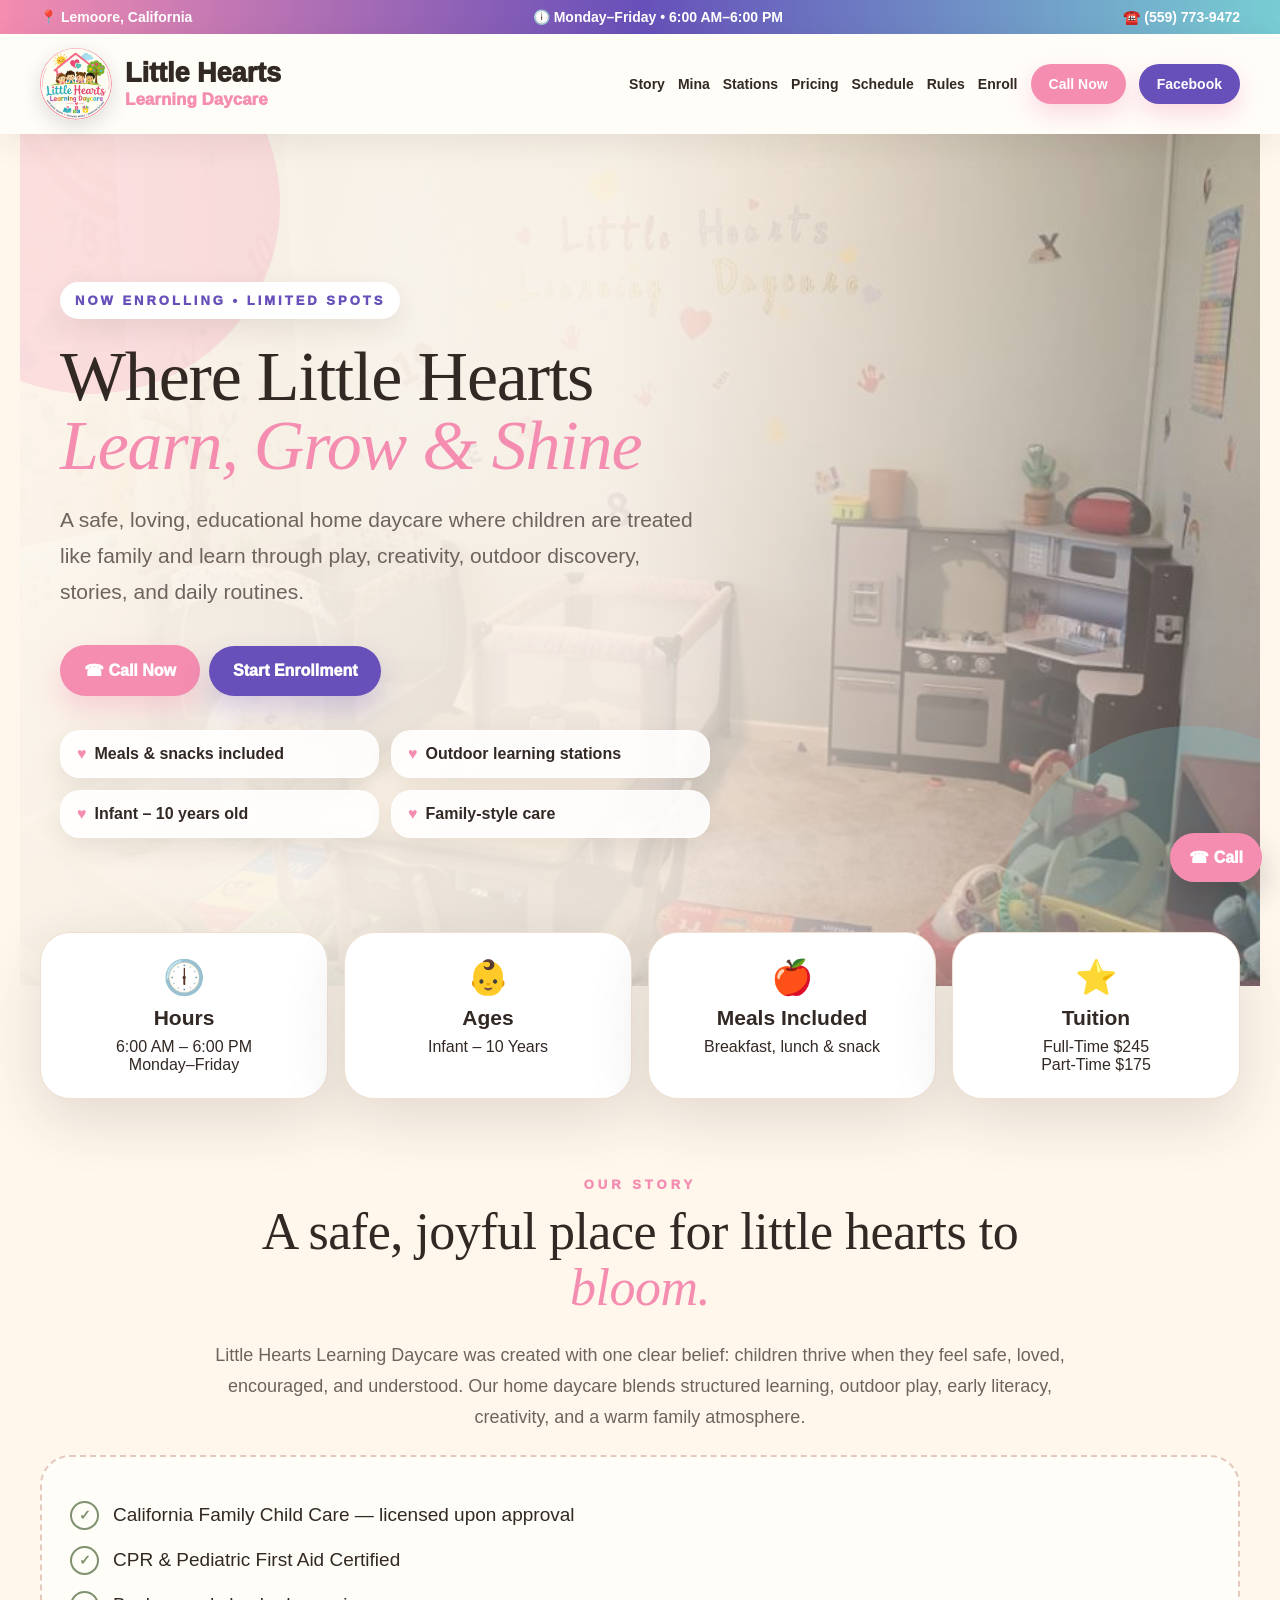
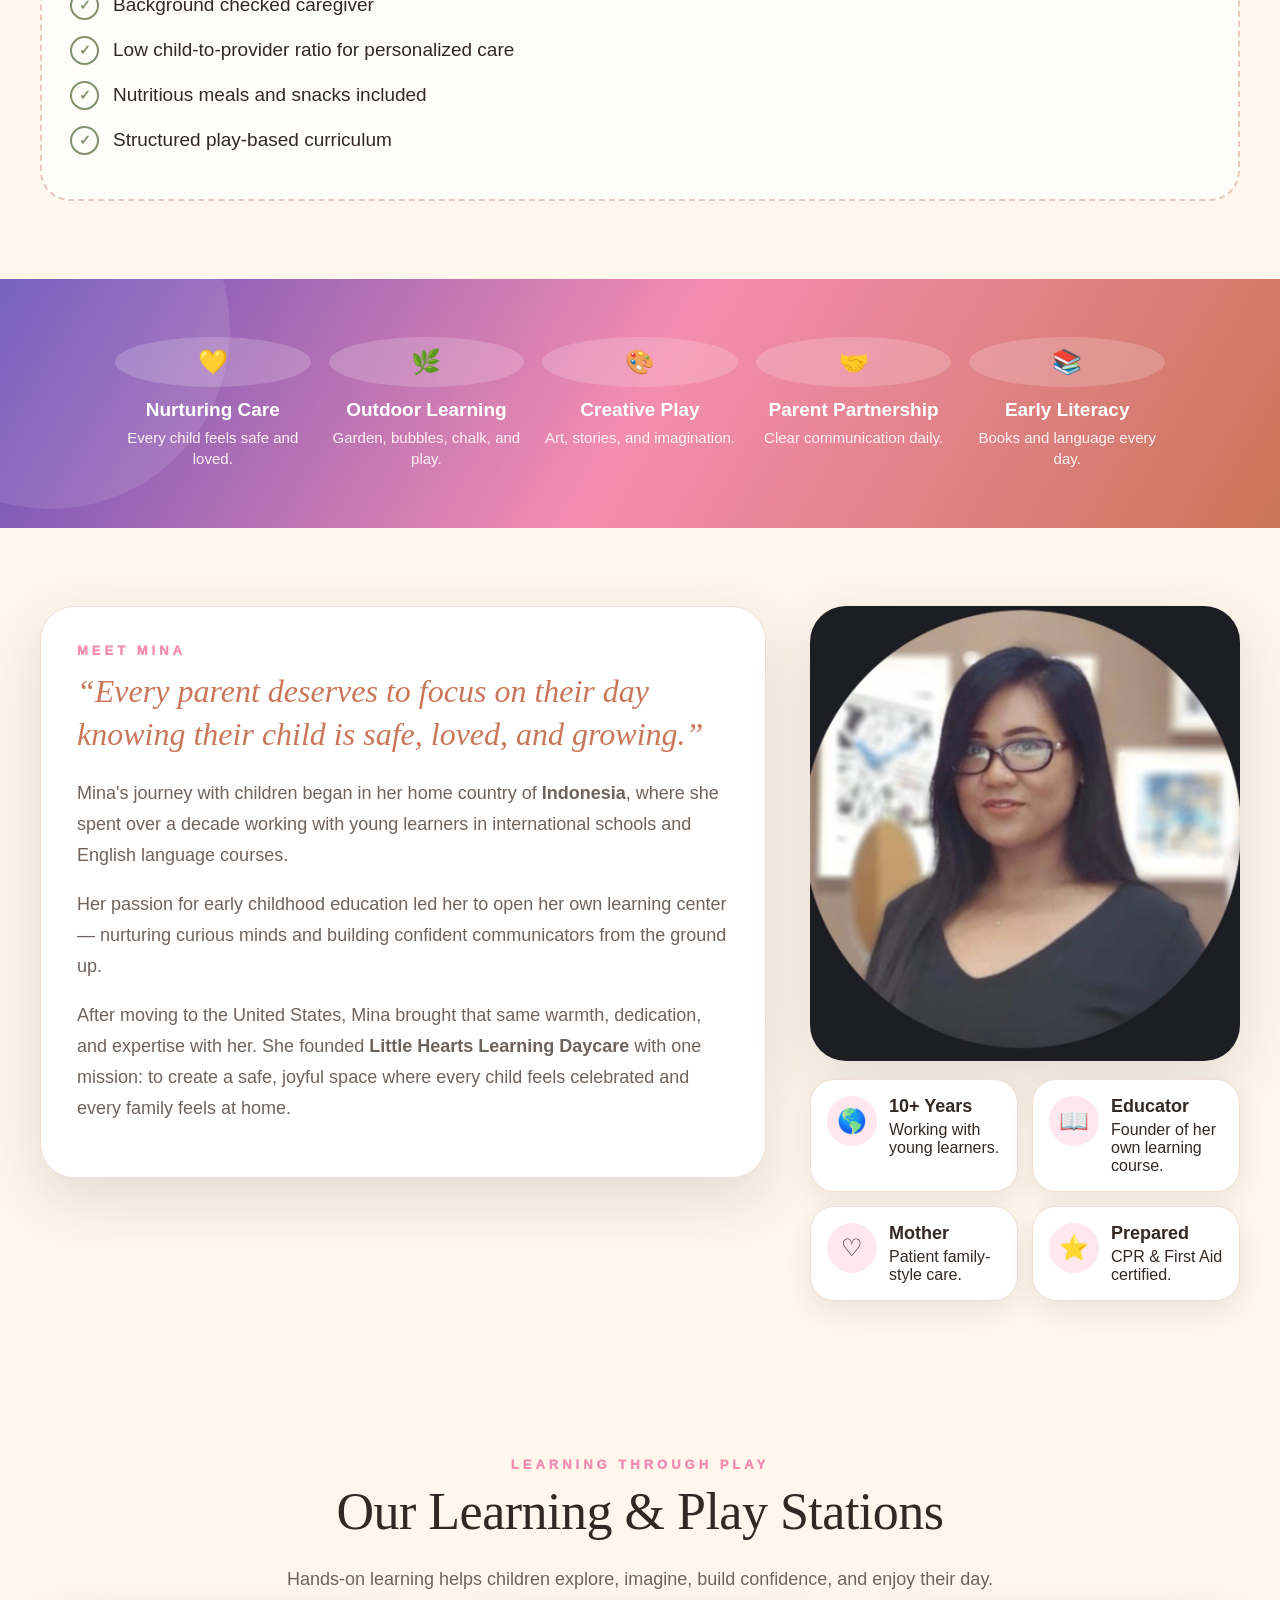
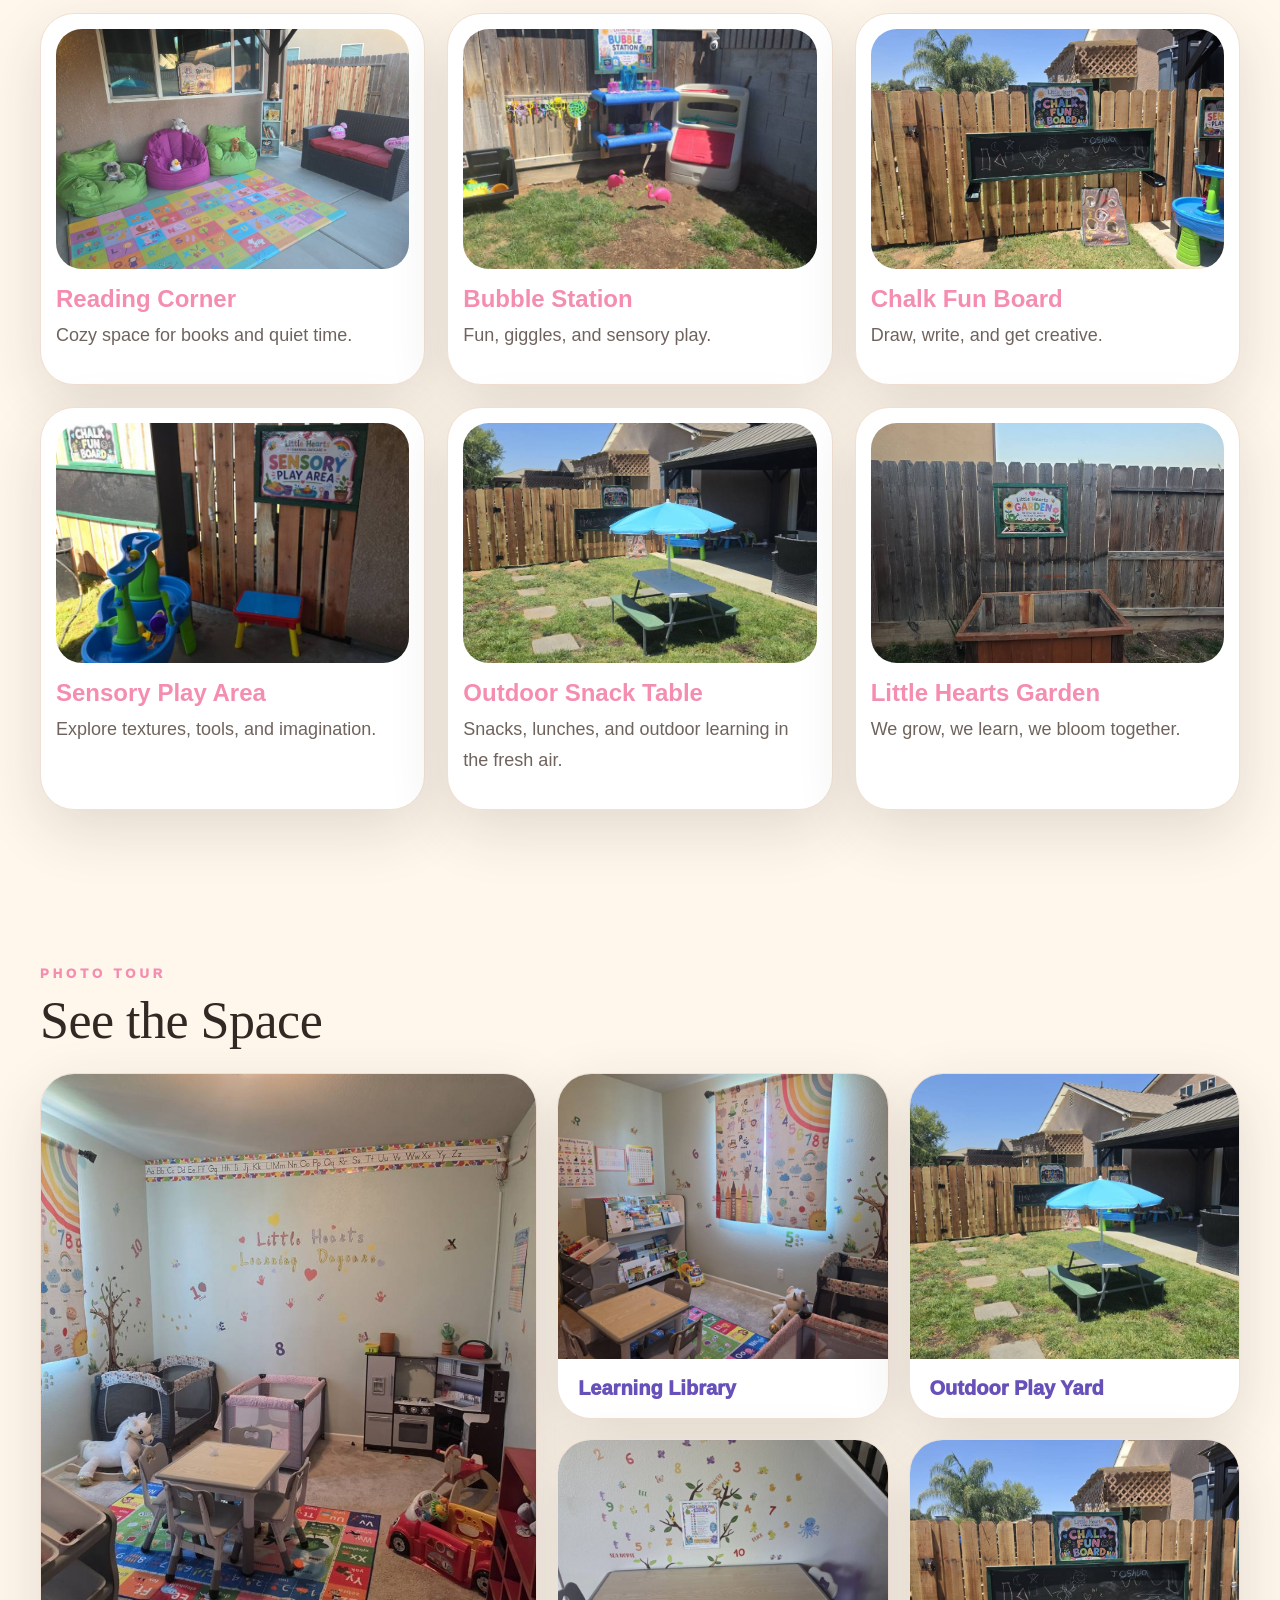
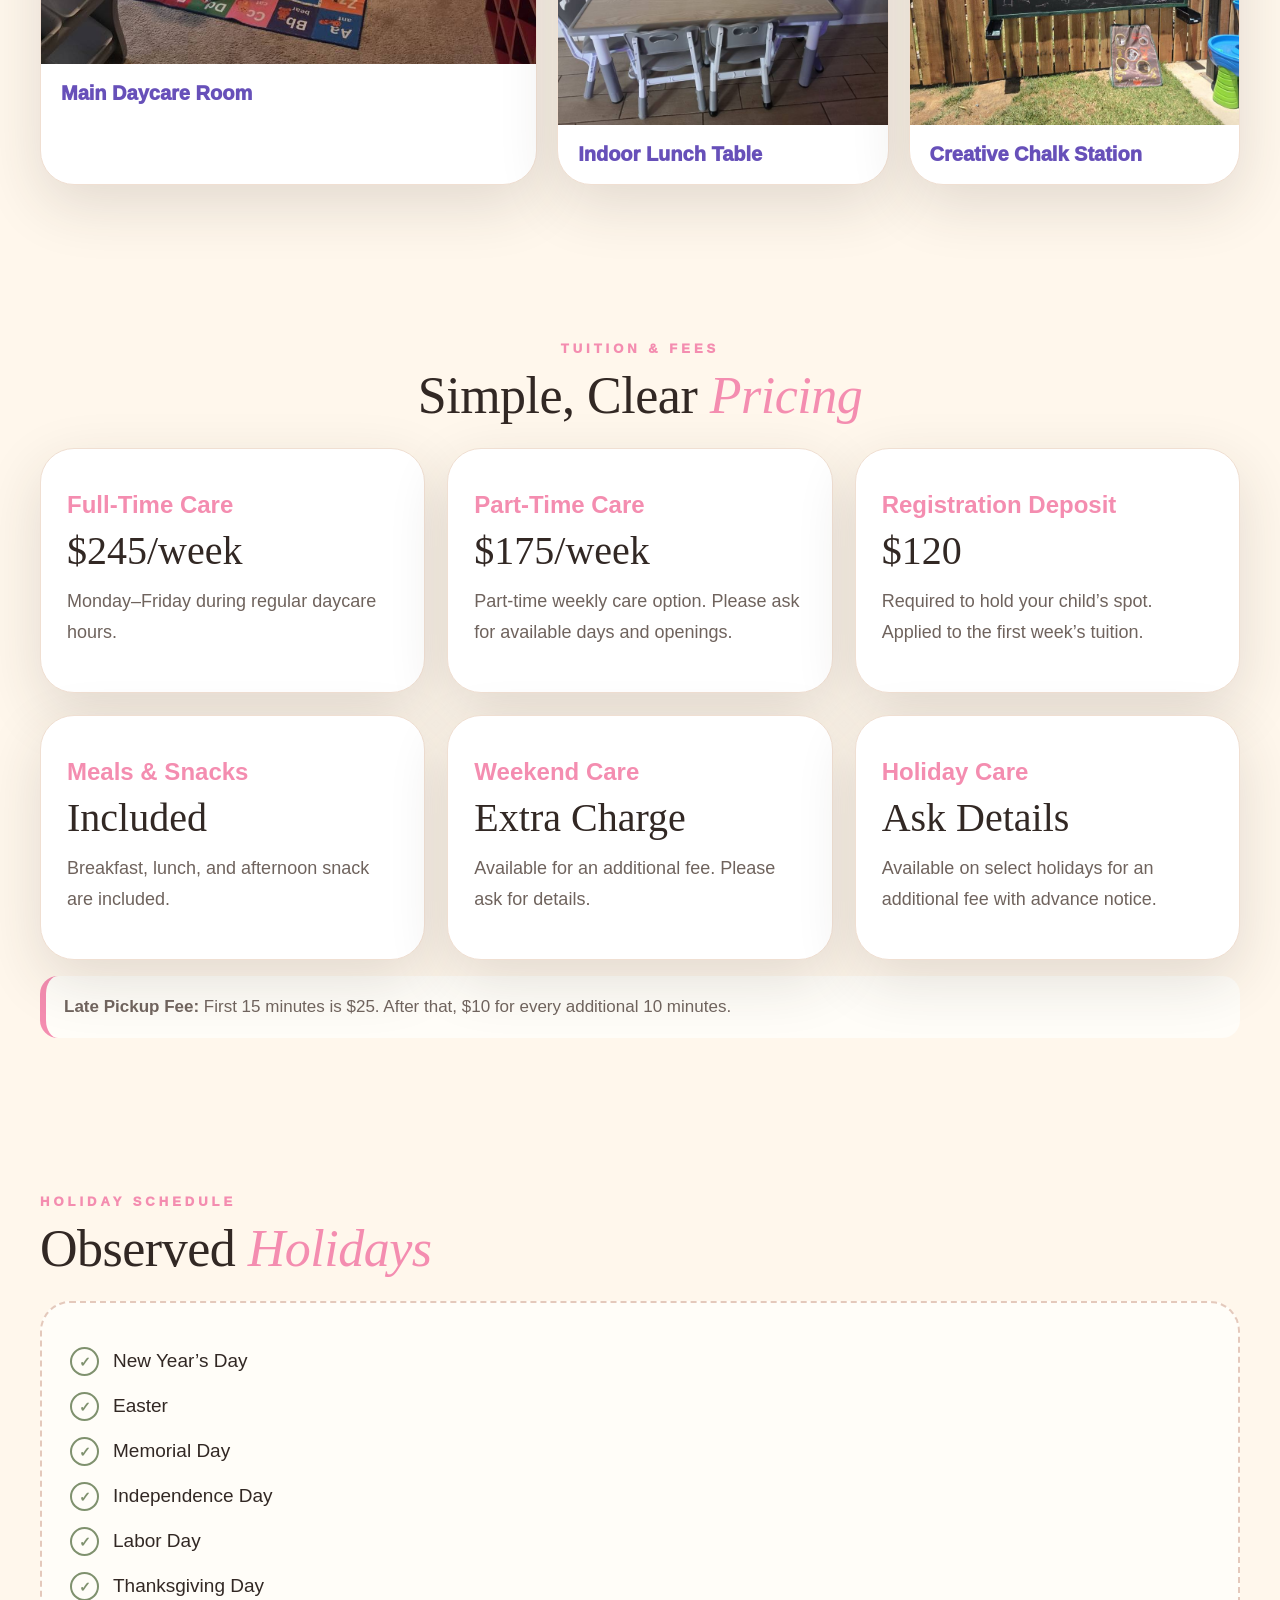
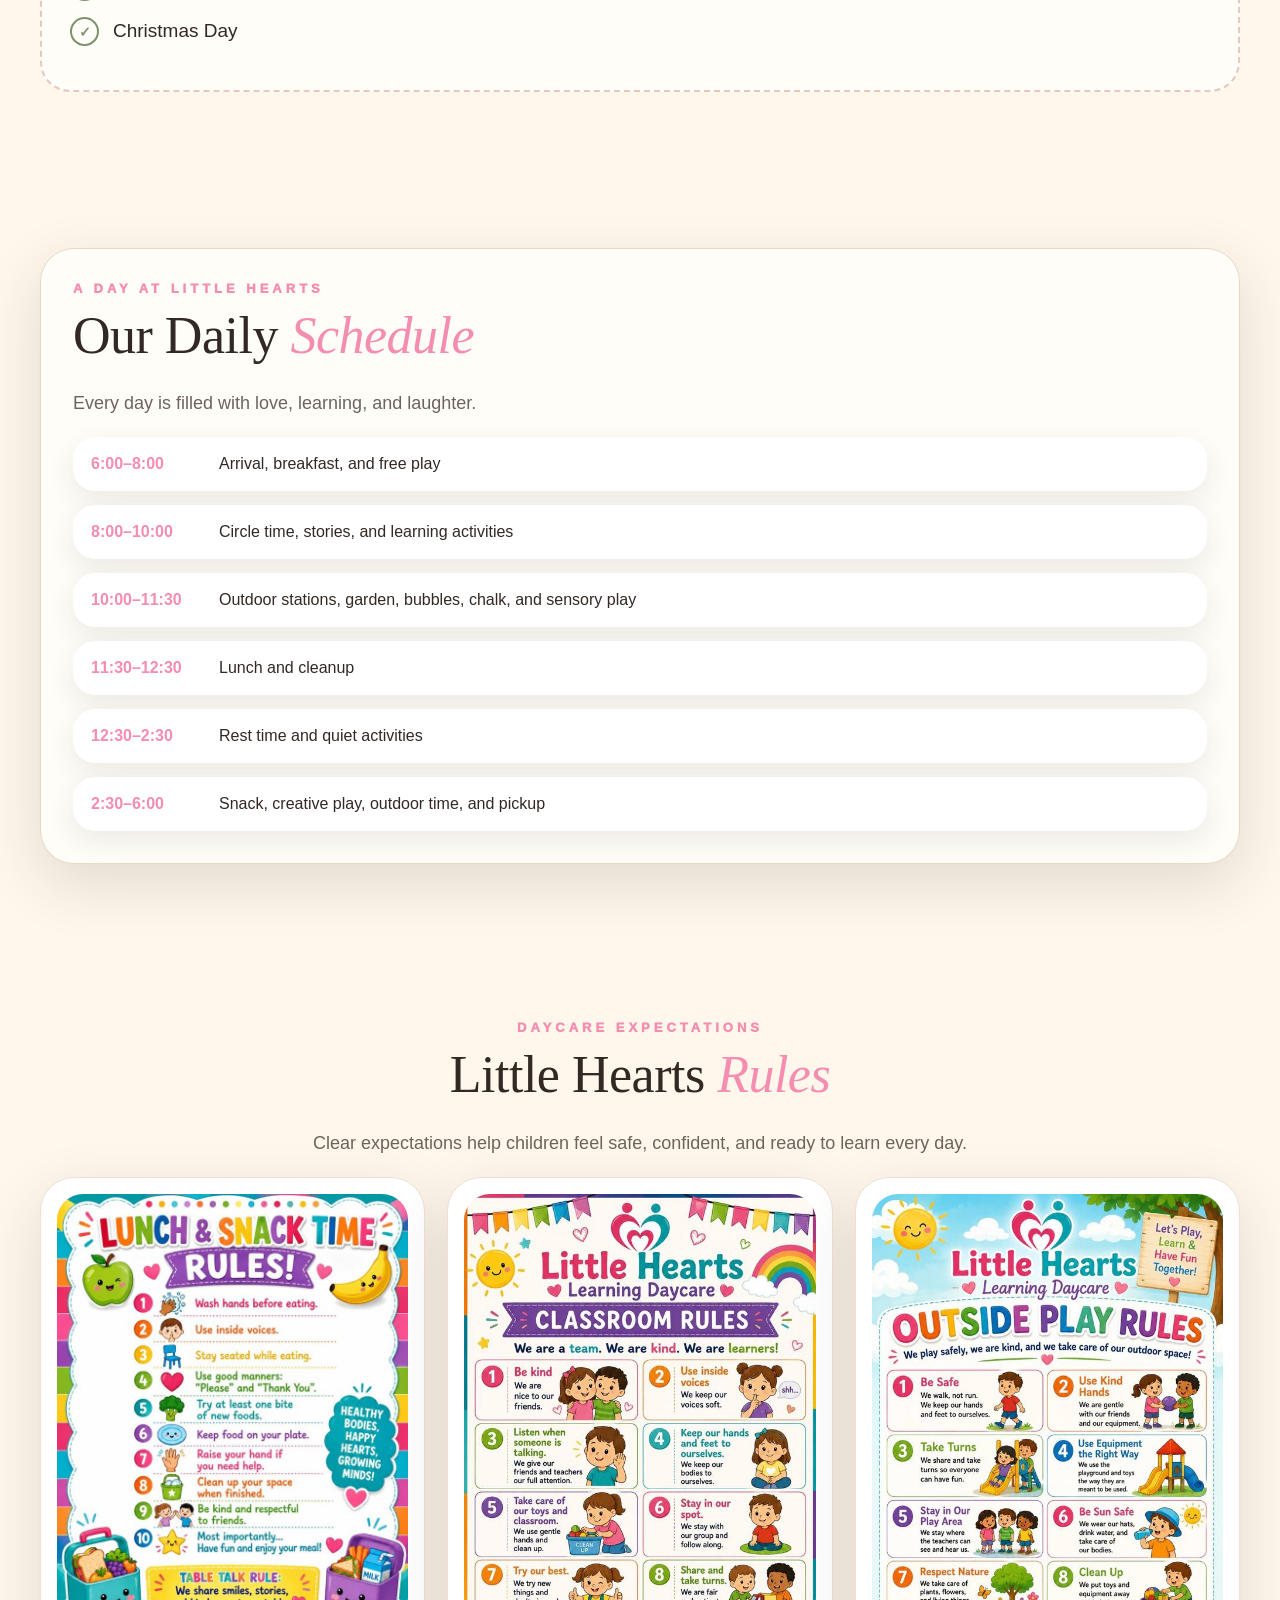
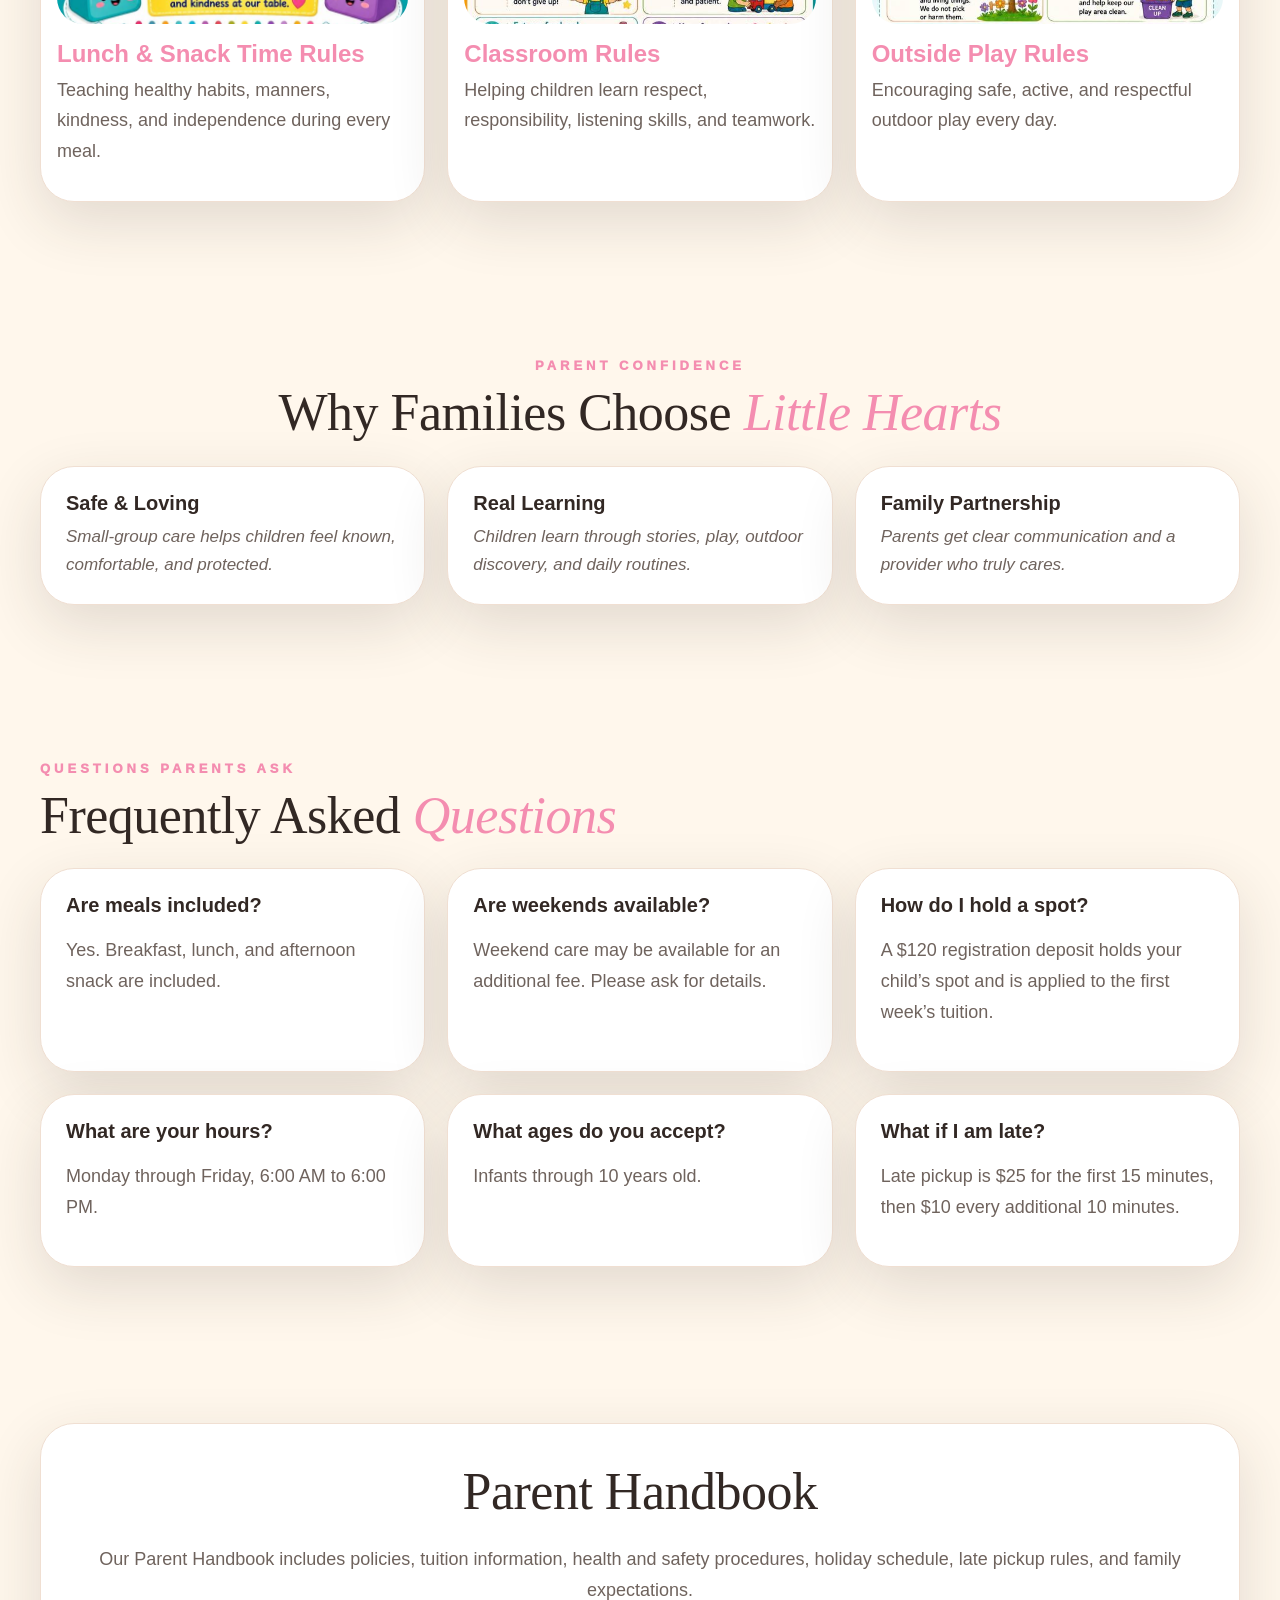
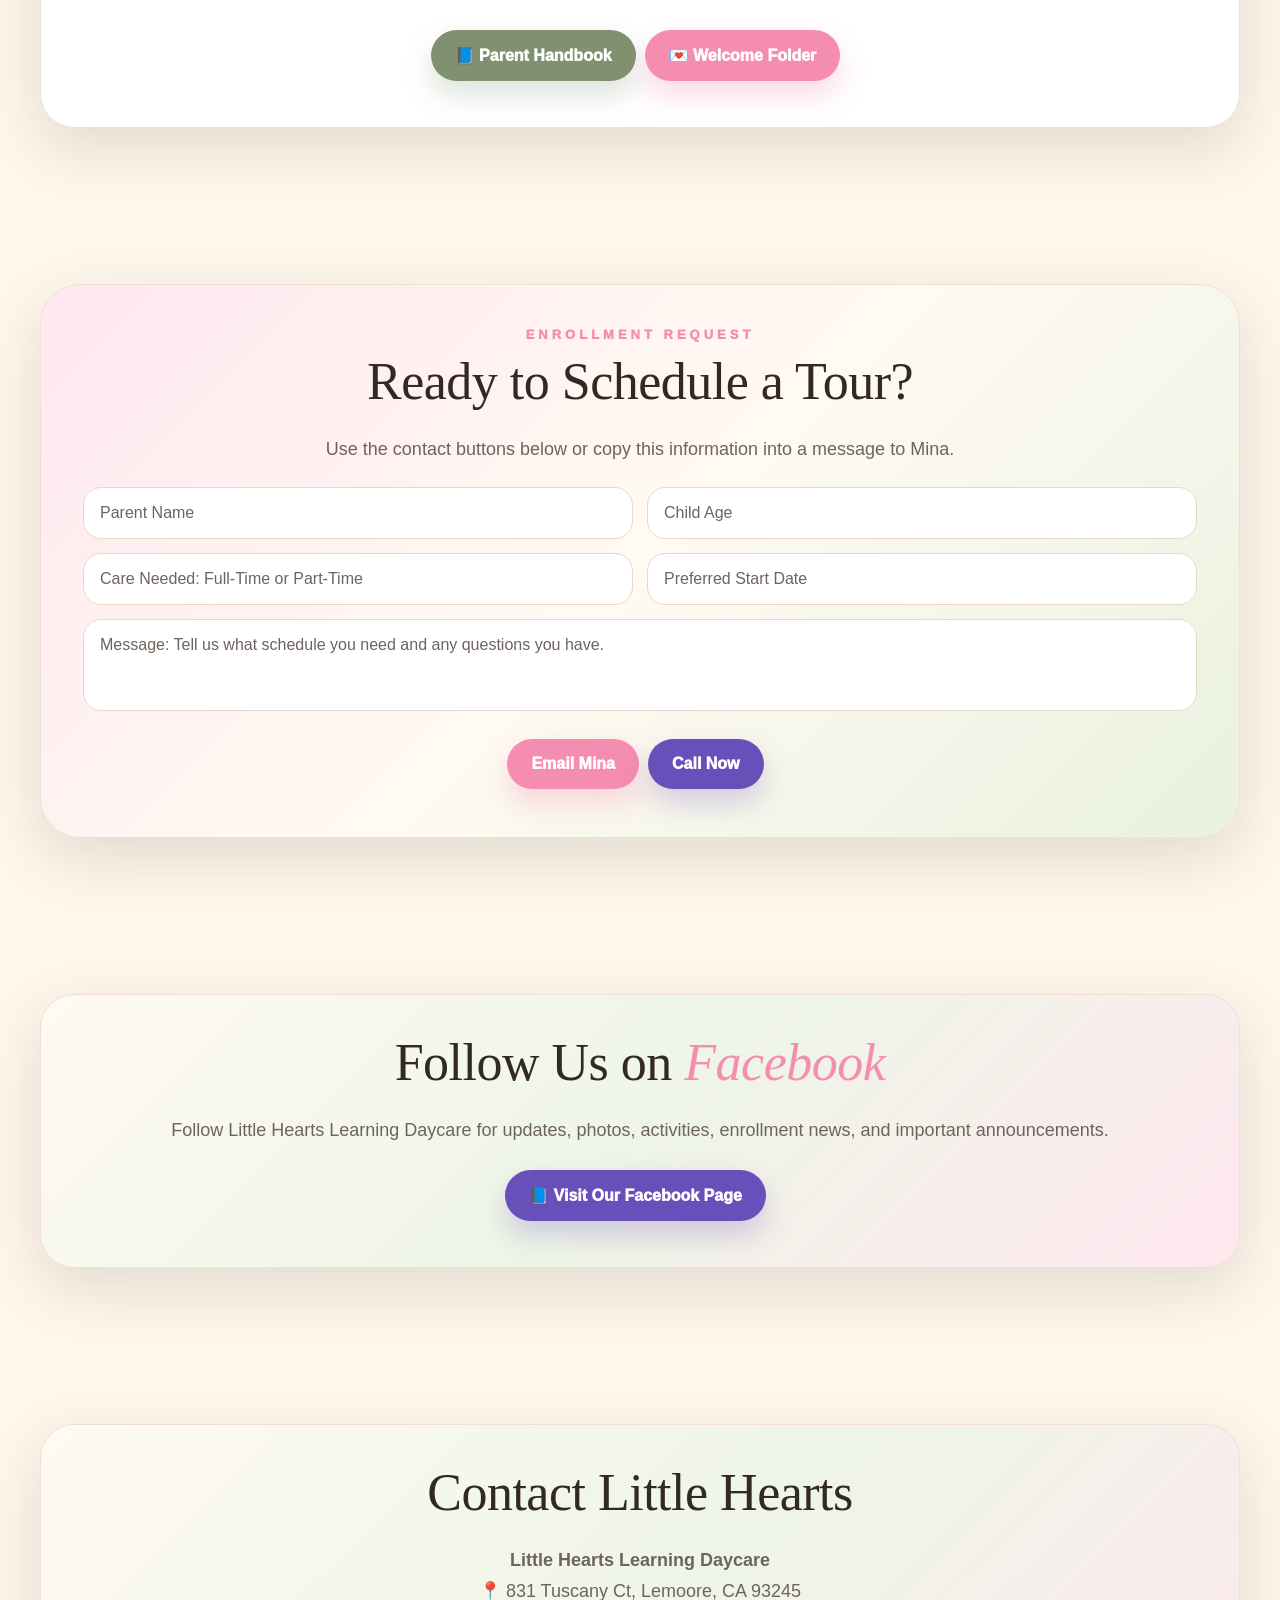
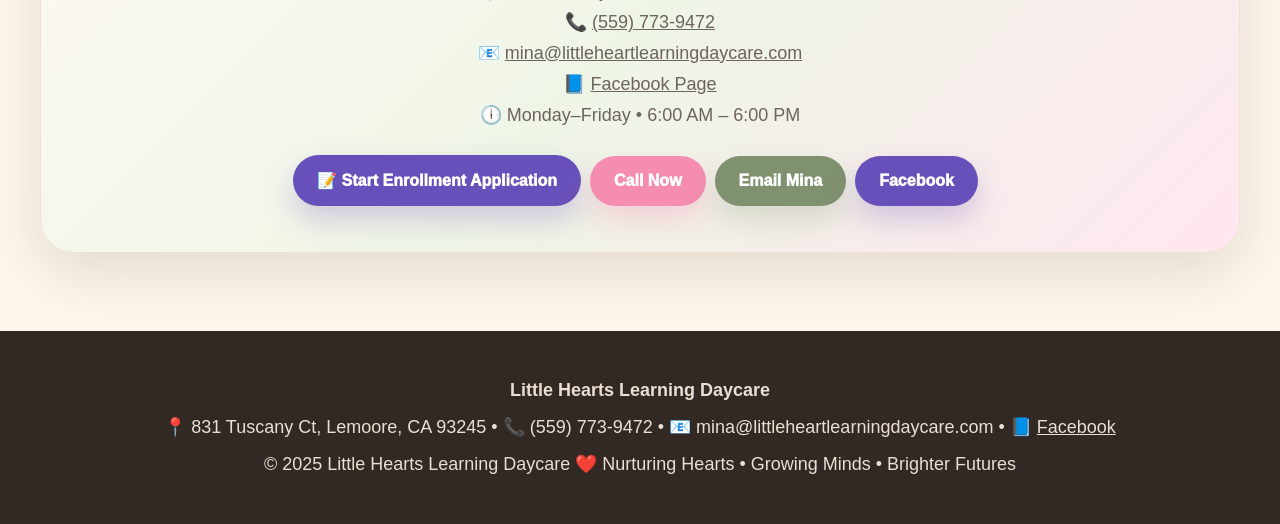
==== commit ce12c504: "Add files via upload" ====
--- a/index.html
+++ b/index.html
@@ -151,7 +151,7 @@
 <header class="header">
   <div class="nav">
     <a class="brand" href="#home"><img src="[data-uri]" alt="Little Hearts Learning Daycare logo"><div class="brand-title">Little Hearts<span>Learning Daycare</span></div></a>
-    <div class="links"><a href="#story">Story</a><a href="#mina">Mina</a><a href="#stations">Stations</a><a href="#pricing">Pricing</a><a href="#schedule">Schedule</a><a href="#rules">Rules</a><a href="#enroll">Enroll</a><a href="#contact" class="pill">Call Now</a><a href="https://www.facebook.com/profile.php?id=61591168093614&mibextid=ZbWKwL" target="_blank" rel="noopener" class="pill" style="background:#6750b9">Facebook</a></div>
+    <div class="links"><a href="#story">Story</a><a href="#mina">Mina</a><a href="#stations">Stations</a><a href="#pricing">Pricing</a><a href="#schedule">Schedule</a><a href="#rules">Rules</a><a href="mailto:mina@littleheartlearningdaycare.com?subject=Little%20Hearts%20Enrollment%20Application&body=Hello%20Mina,%0D%0A%0D%0AI%20would%20like%20to%20start%20an%20enrollment%20application%20for%20Little%20Hearts%20Learning%20Daycare.%0D%0A%0D%0AParent%20Name:%0D%0AChild%20Name:%0D%0AChild%20Age:%0D%0AFull-Time%20or%20Part-Time:%0D%0APreferred%20Start%20Date:%0D%0APhone%20Number:%0D%0AQuestions:%0D%0A">Enroll</a><a href="#contact" class="pill">Call Now</a><a href="https://www.facebook.com/profile.php?id=61591168093614&mibextid=ZbWKwL" target="_blank" rel="noopener" class="pill" style="background:#6750b9">Facebook</a></div>
   </div>
 </header>
 
@@ -162,7 +162,7 @@
       <div class="kicker">Now Enrolling • Limited Spots</div>
       <h1>Where Little Hearts <em>Learn, Grow & Shine</em></h1>
       <p class="lead">A safe, loving, educational home daycare where children are treated like family and learn through play, creativity, outdoor discovery, stories, and daily routines.</p>
-      <div class="hero-actions"><a class="btn" href="tel:5597739472">☎ Call Now</a><a class="btn purple" href="#enroll">Request Enrollment</a></div>
+      <div class="hero-actions"><a class="btn" href="tel:5597739472">☎ Call Now</a><a class="btn purple" href="mailto:mina@littleheartlearningdaycare.com?subject=Little%20Hearts%20Enrollment%20Application&body=Hello%20Mina,%0D%0A%0D%0AI%20would%20like%20to%20start%20an%20enrollment%20application%20for%20Little%20Hearts%20Learning%20Daycare.%0D%0A%0D%0AParent%20Name:%0D%0AChild%20Name:%0D%0AChild%20Age:%0D%0AFull-Time%20or%20Part-Time:%0D%0APreferred%20Start%20Date:%0D%0APhone%20Number:%0D%0AQuestions:%0D%0A">Start Enrollment</a></div>
       <div class="hero-mini">
         <div class="mini-pill">Meals & snacks included</div>
         <div class="mini-pill">Outdoor learning stations</div>
@@ -391,7 +391,7 @@
   <div class="contact-card">
     <h2>Contact Little Hearts</h2>
     <p><b>Little Hearts Learning Daycare</b><br>📍 831 Tuscany Ct, Lemoore, CA 93245<br>📞 <a href="tel:5597739472">(559) 773-9472</a><br>📧 <a href="mailto:mina@littleheartlearningdaycare.com">mina@littleheartlearningdaycare.com</a><br>📘 <a href="https://www.facebook.com/profile.php?id=61591168093614&mibextid=ZbWKwL" target="_blank" rel="noopener">Facebook Page</a><br>🕕 Monday–Friday • 6:00 AM – 6:00 PM</p>
-    <a class="btn" href="tel:5597739472">Call Now</a><a class="btn sage" href="mailto:mina@littleheartlearningdaycare.com">Email Mina</a><a class="btn purple" href="https://www.facebook.com/profile.php?id=61591168093614&mibextid=ZbWKwL" target="_blank" rel="noopener">Facebook</a>
+    <a class="btn purple" href="mailto:mina@littleheartlearningdaycare.com?subject=Little%20Hearts%20Enrollment%20Application&body=Hello%20Mina,%0D%0A%0D%0AI%20would%20like%20to%20start%20an%20enrollment%20application%20for%20Little%20Hearts%20Learning%20Daycare.%0D%0A%0D%0AParent%20Name:%0D%0AChild%20Name:%0D%0AChild%20Age:%0D%0AFull-Time%20or%20Part-Time:%0D%0APreferred%20Start%20Date:%0D%0APhone%20Number:%0D%0AQuestions:%0D%0A">📝 Start Enrollment Application</a><a class="btn" href="tel:5597739472">Call Now</a><a class="btn sage" href="mailto:mina@littleheartlearningdaycare.com">Email Mina</a><a class="btn purple" href="https://www.facebook.com/profile.php?id=61591168093614&mibextid=ZbWKwL" target="_blank" rel="noopener">Facebook</a>
   </div>
 </section>
 </main>
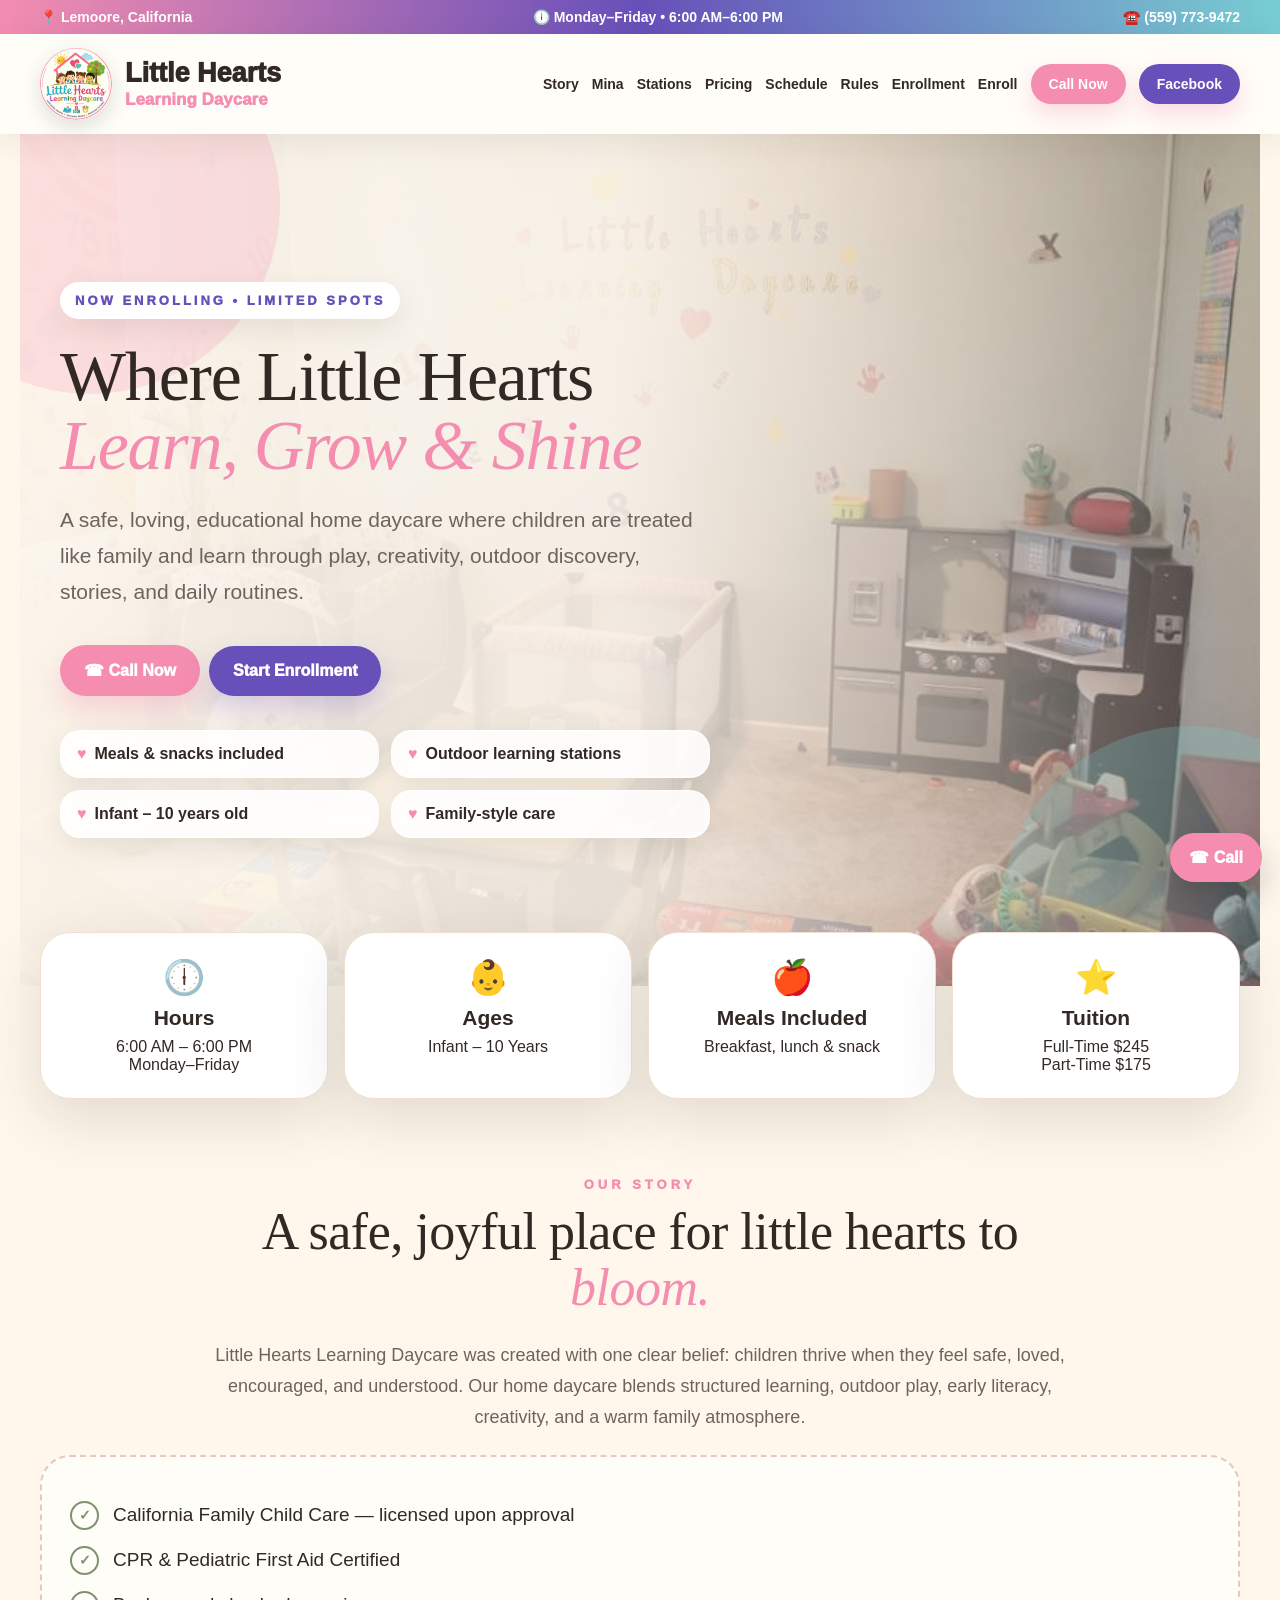
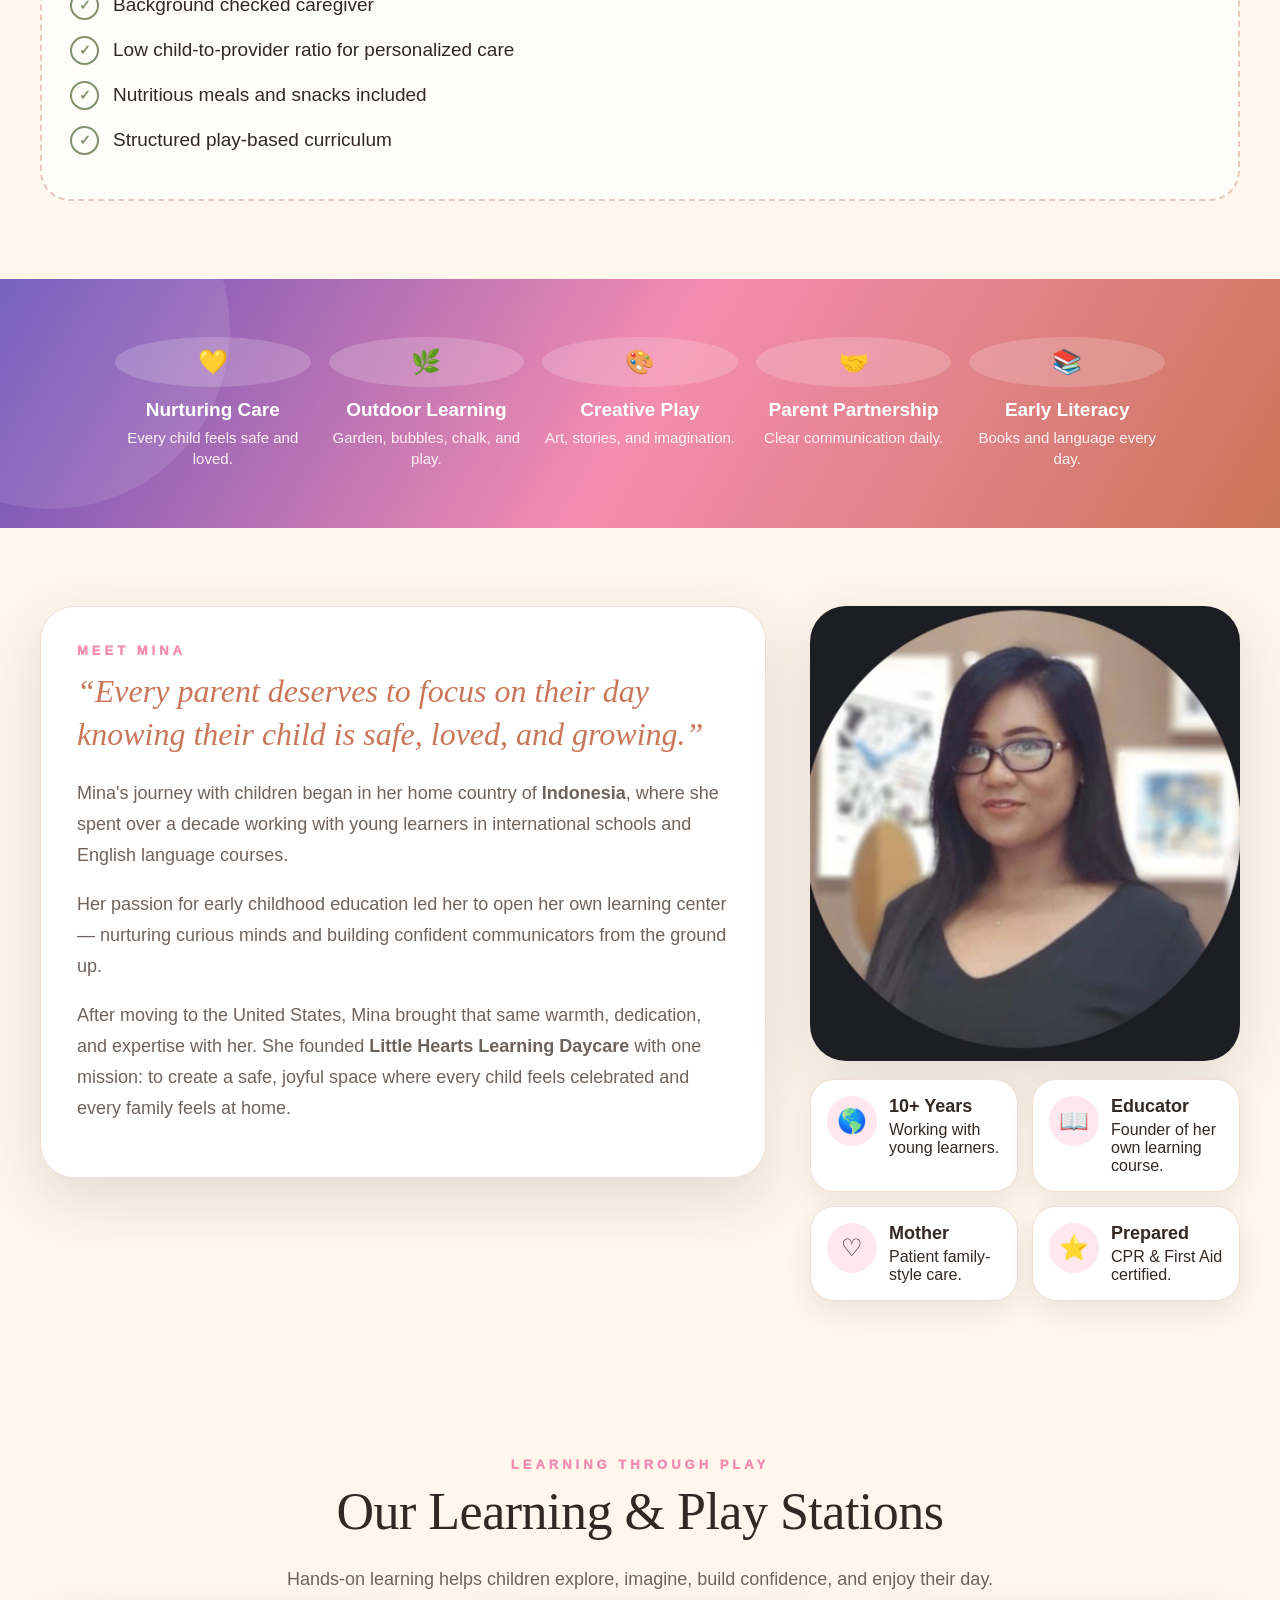
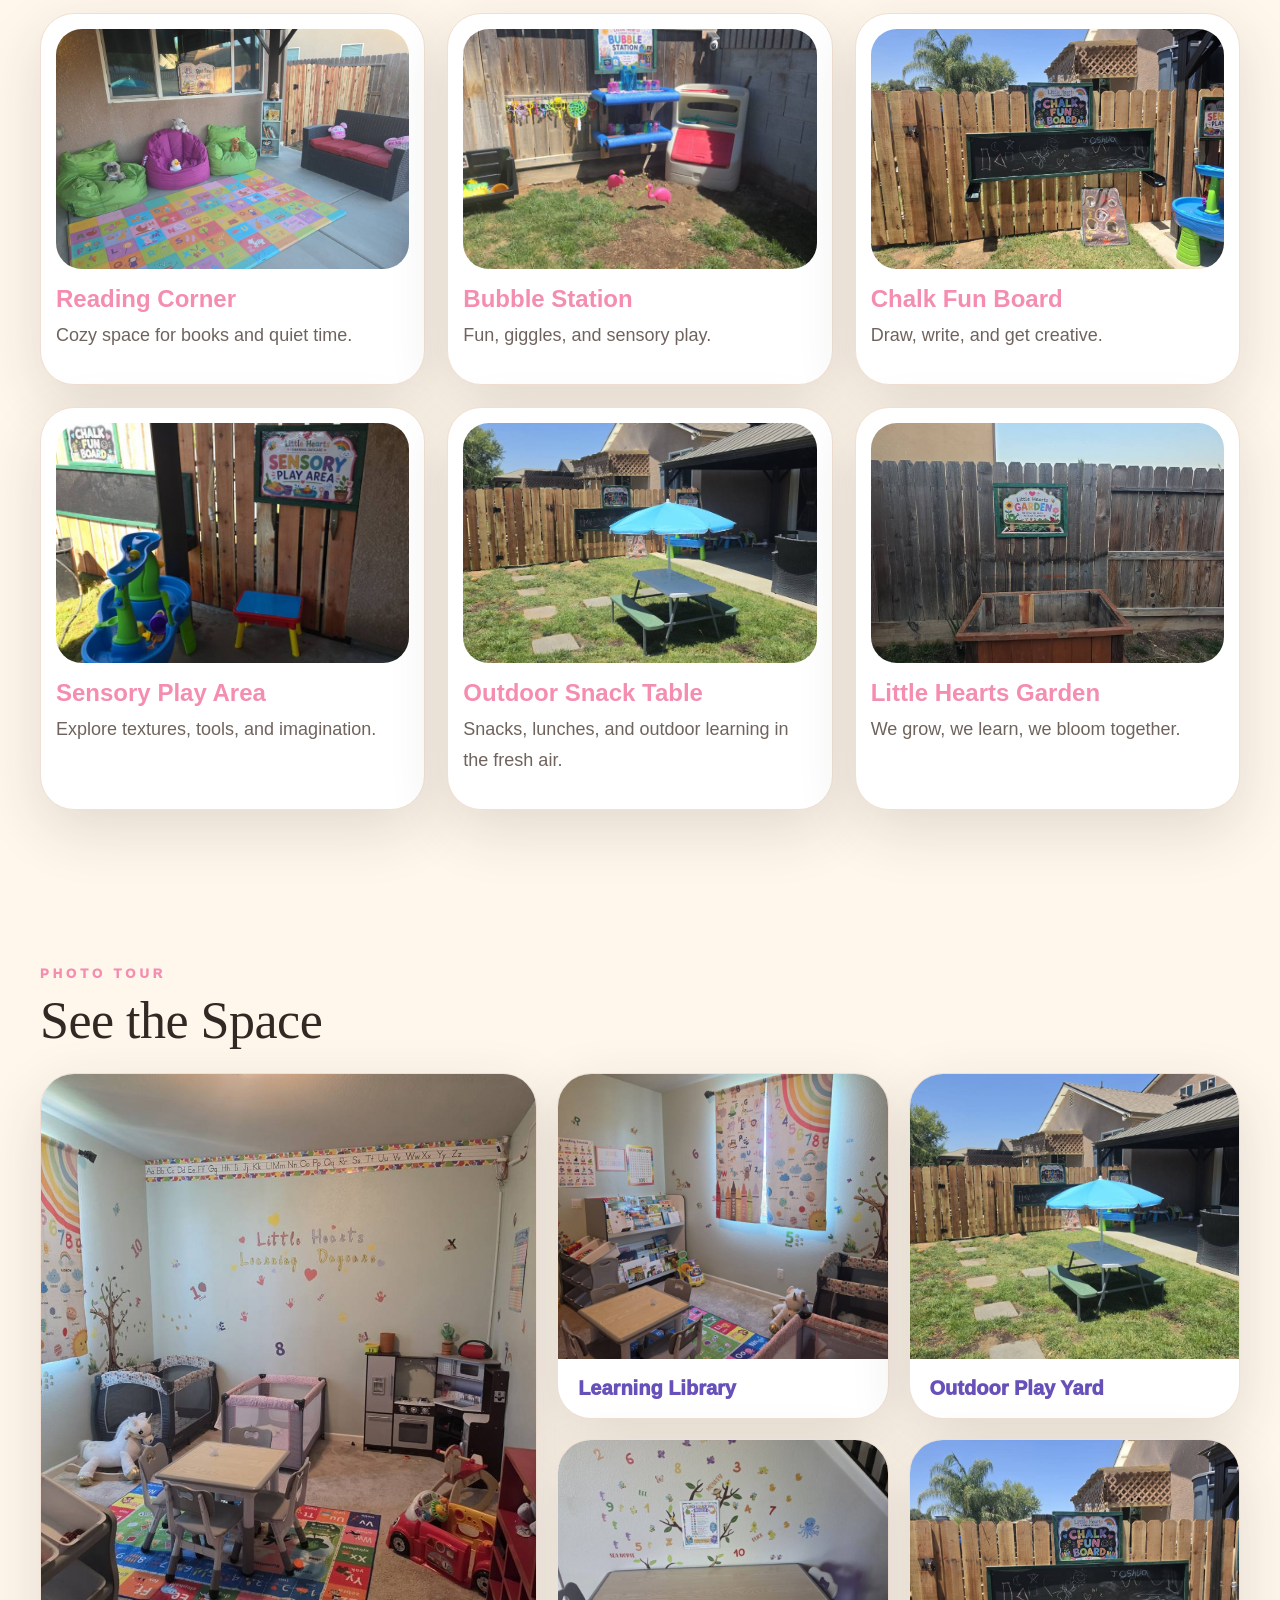
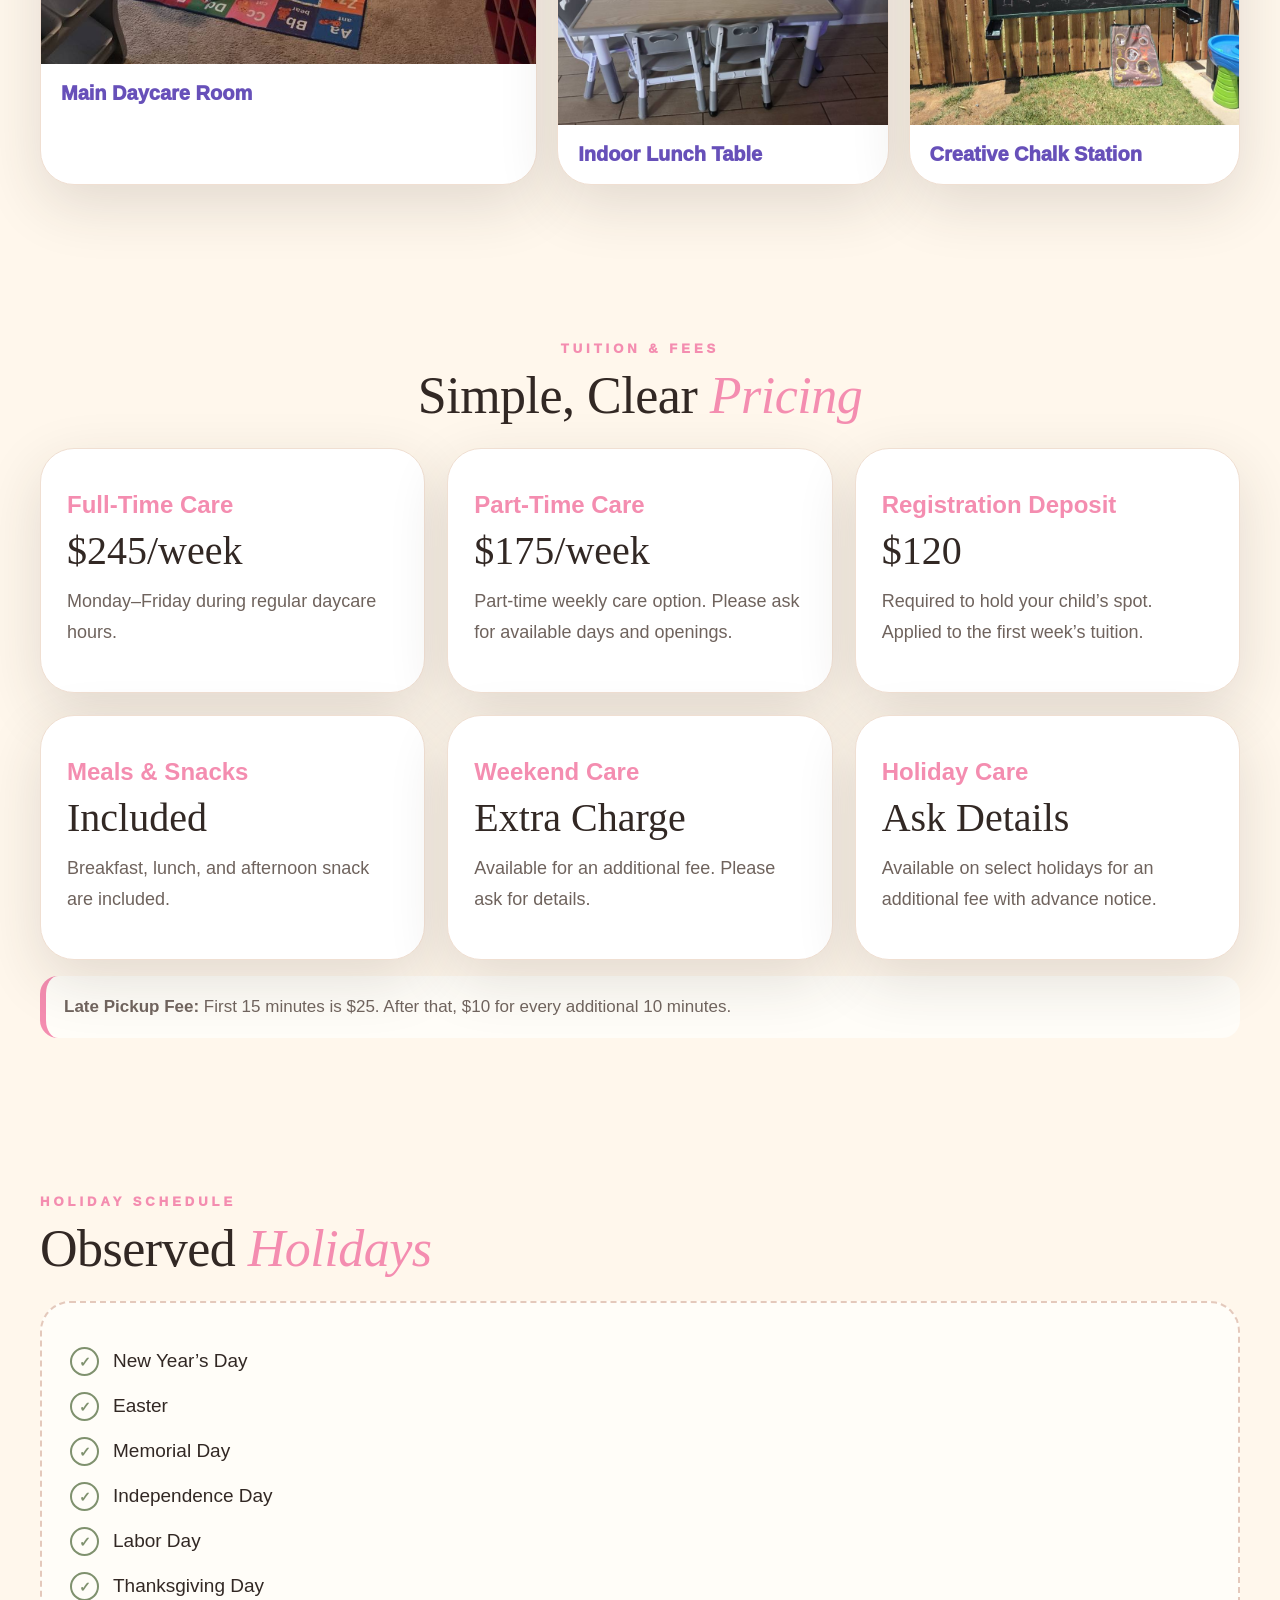
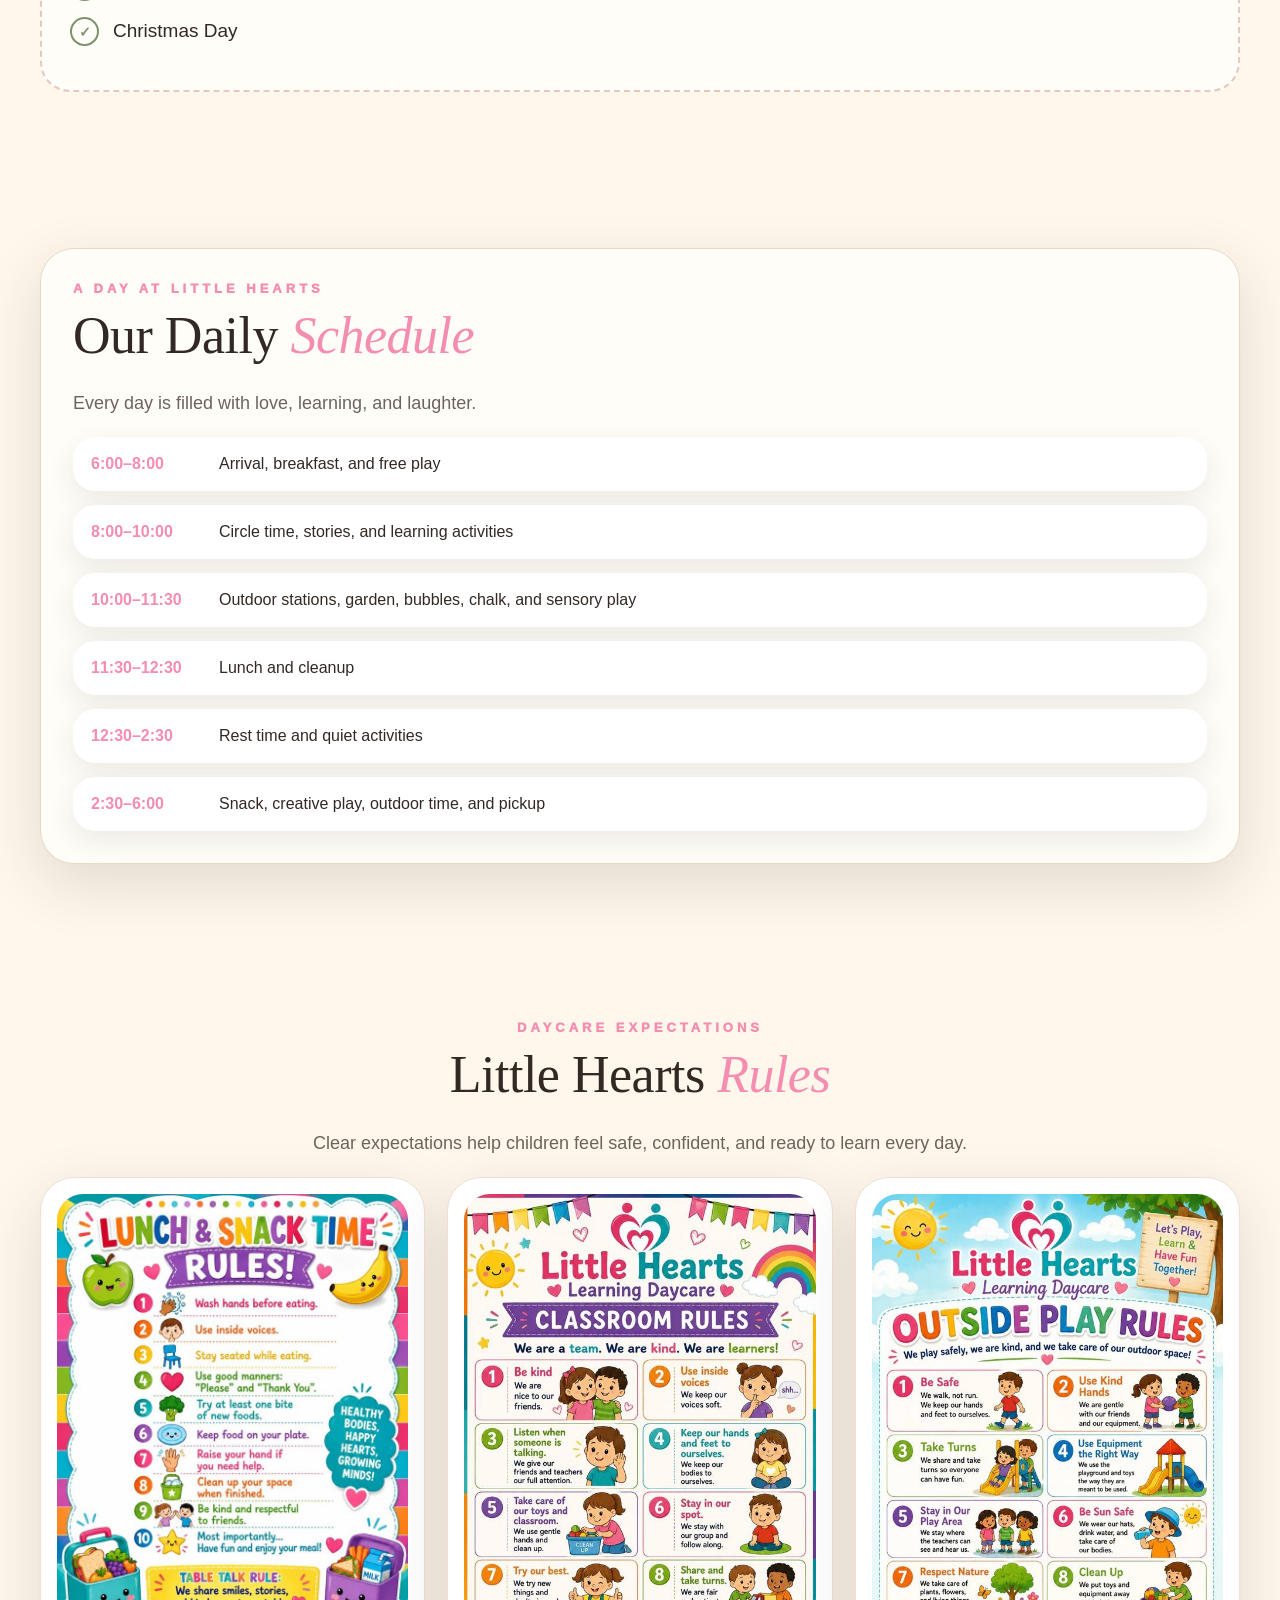
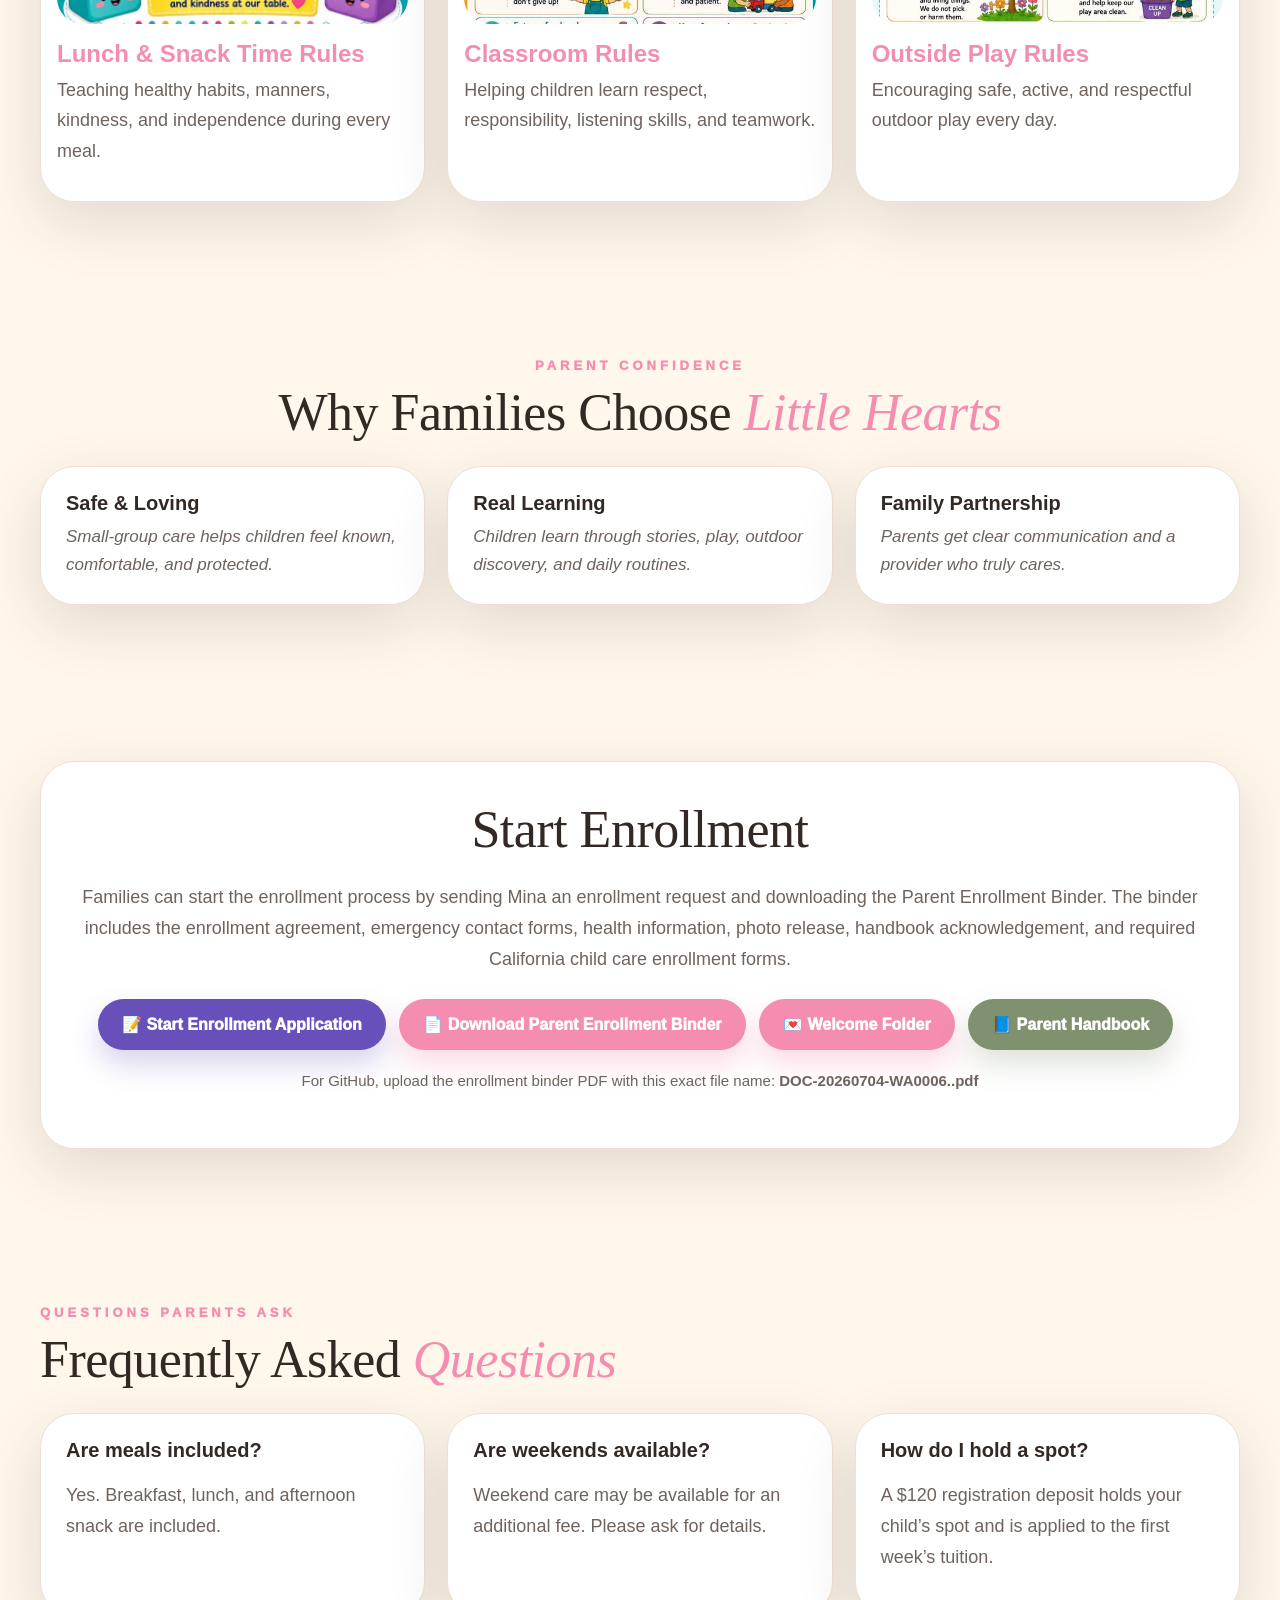
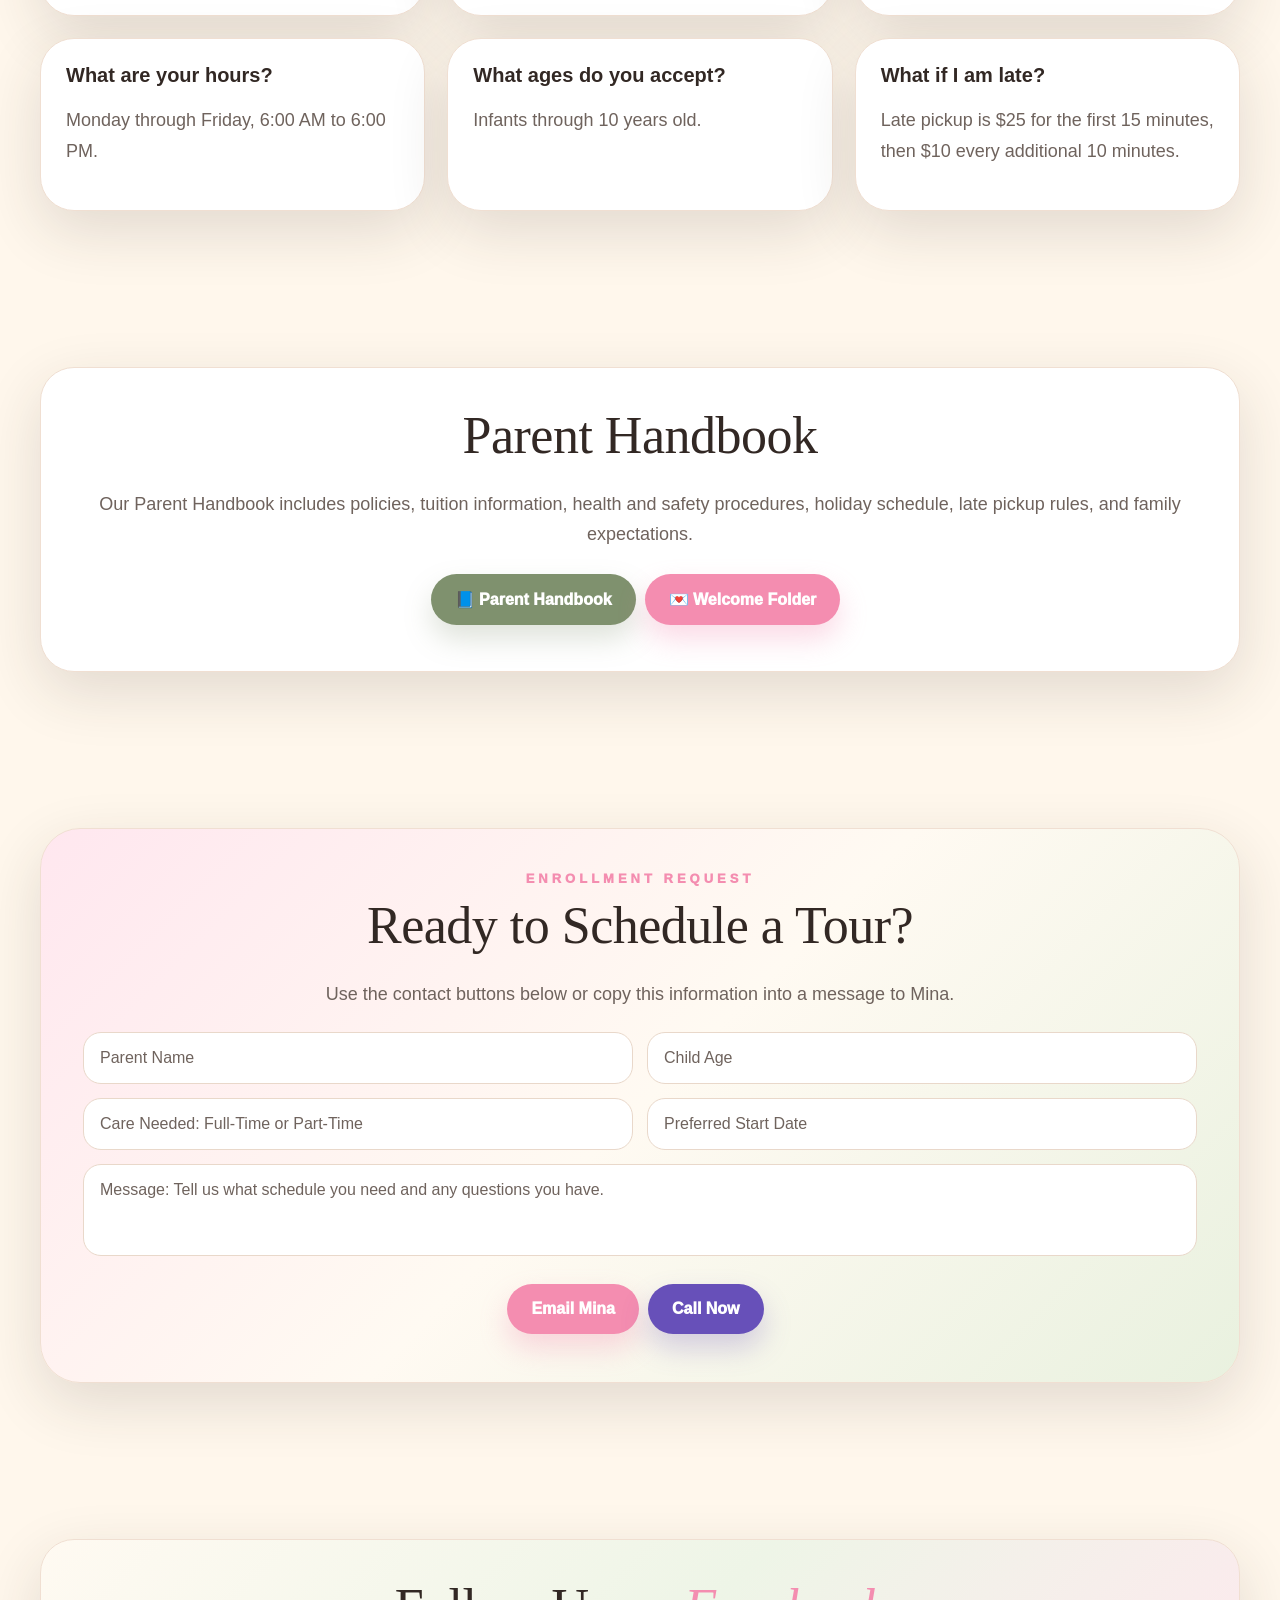
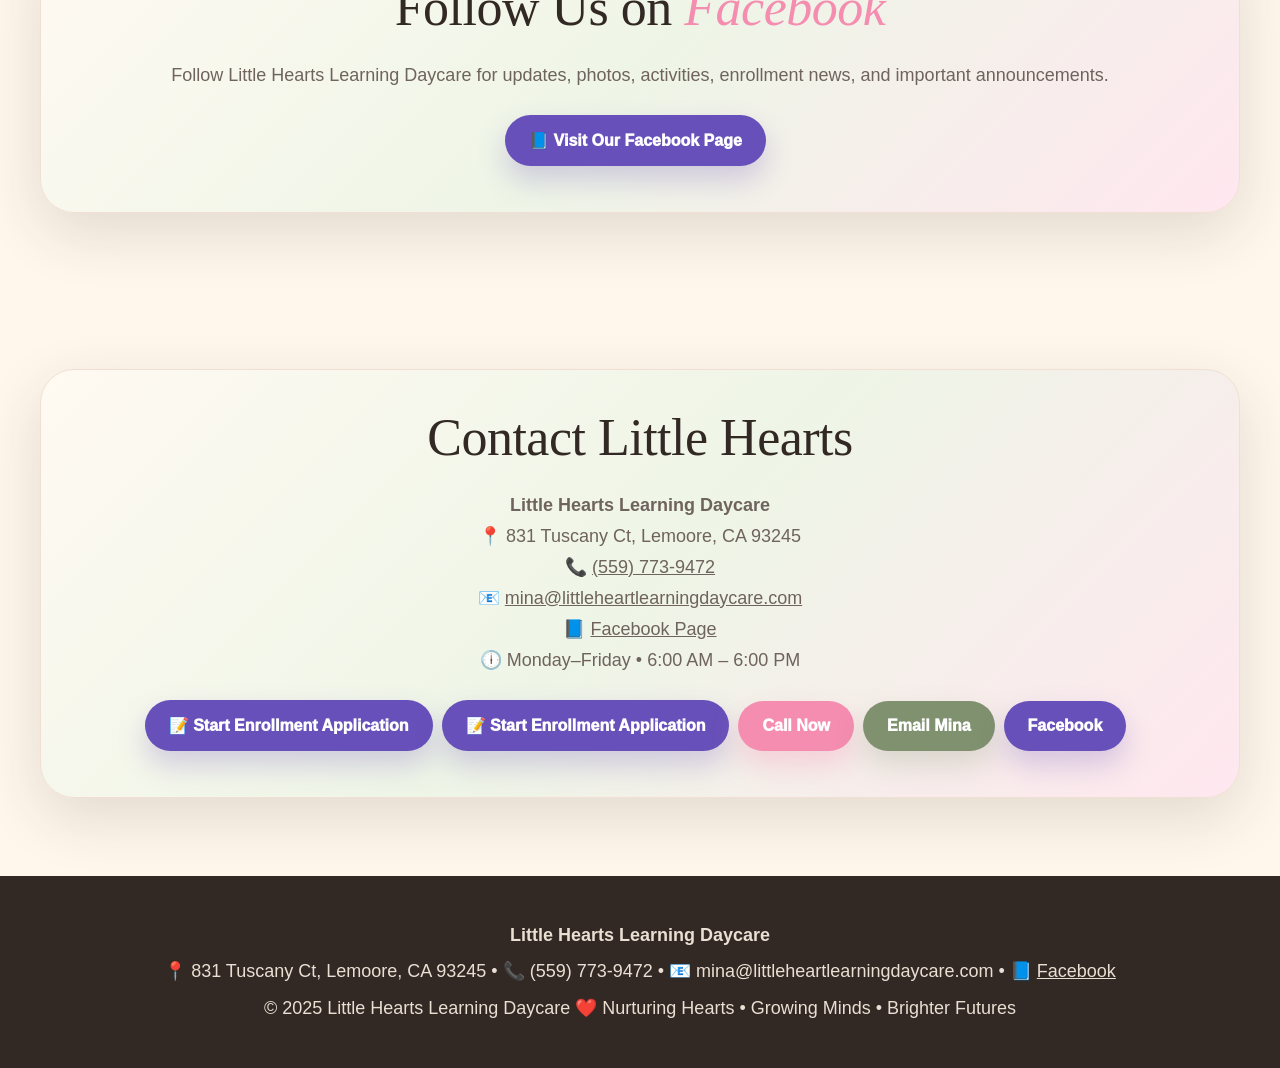
==== commit 3cc5e15a: "Add files via upload" ====
--- a/index.html
+++ b/index.html
@@ -151,7 +151,7 @@
 <header class="header">
   <div class="nav">
     <a class="brand" href="#home"><img src="[data-uri]" alt="Little Hearts Learning Daycare logo"><div class="brand-title">Little Hearts<span>Learning Daycare</span></div></a>
-    <div class="links"><a href="#story">Story</a><a href="#mina">Mina</a><a href="#stations">Stations</a><a href="#pricing">Pricing</a><a href="#schedule">Schedule</a><a href="#rules">Rules</a><a href="mailto:mina@littleheartlearningdaycare.com?subject=Little%20Hearts%20Enrollment%20Application&body=Hello%20Mina,%0D%0A%0D%0AI%20would%20like%20to%20start%20an%20enrollment%20application%20for%20Little%20Hearts%20Learning%20Daycare.%0D%0A%0D%0AParent%20Name:%0D%0AChild%20Name:%0D%0AChild%20Age:%0D%0AFull-Time%20or%20Part-Time:%0D%0APreferred%20Start%20Date:%0D%0APhone%20Number:%0D%0AQuestions:%0D%0A">Enroll</a><a href="#contact" class="pill">Call Now</a><a href="https://www.facebook.com/profile.php?id=61591168093614&mibextid=ZbWKwL" target="_blank" rel="noopener" class="pill" style="background:#6750b9">Facebook</a></div>
+    <div class="links"><a href="#story">Story</a><a href="#mina">Mina</a><a href="#stations">Stations</a><a href="#pricing">Pricing</a><a href="#schedule">Schedule</a><a href="#rules">Rules</a><a href="#enrollment-binder">Enrollment</a><a href="mailto:mina@littleheartlearningdaycare.com?subject=Little%20Hearts%20Enrollment%20Application&body=Hello%20Mina,%0D%0A%0D%0AI%20would%20like%20to%20start%20an%20enrollment%20application%20for%20Little%20Hearts%20Learning%20Daycare.%0D%0A%0D%0AParent%20Name:%0D%0AChild%20Name:%0D%0AChild%20Age:%0D%0AFull-Time%20or%20Part-Time:%0D%0APreferred%20Start%20Date:%0D%0APhone%20Number:%0D%0AQuestions:%0D%0A">Enroll</a><a href="#contact" class="pill">Call Now</a><a href="https://www.facebook.com/profile.php?id=61591168093614&mibextid=ZbWKwL" target="_blank" rel="noopener" class="pill" style="background:#6750b9">Facebook</a></div>
   </div>
 </header>
 
@@ -345,6 +345,19 @@
   </div>
 </section>
 
+
+<section id="enrollment-binder">
+  <div class="handbook">
+    <h2>Start Enrollment</h2>
+    <p>Families can start the enrollment process by sending Mina an enrollment request and downloading the Parent Enrollment Binder. The binder includes the enrollment agreement, emergency contact forms, health information, photo release, handbook acknowledgement, and required California child care enrollment forms.</p>
+    <a class="btn purple" href="mailto:mina@littleheartlearningdaycare.com?subject=Little%20Hearts%20Enrollment%20Application&body=Hello%20Mina,%0D%0A%0D%0AI%20would%20like%20to%20start%20an%20enrollment%20application%20for%20Little%20Hearts%20Learning%20Daycare.%0D%0A%0D%0AParent%2FGuardian%20Name:%0D%0APhone%20Number:%0D%0AEmail:%0D%0AChild%27s%20Name:%0D%0AChild%27s%20Age%2FDate%20of%20Birth:%0D%0AFull-Time%20or%20Part-Time:%0D%0ADays%20Needed:%0D%0APreferred%20Start%20Date:%0D%0AQuestions%20or%20Notes:%0D%0A">📝 Start Enrollment Application</a>
+    <a class="btn teal" href="DOC-20260704-WA0006..pdf" target="_blank" rel="noopener">📄 Download Parent Enrollment Binder</a>
+    <a class="btn" href="Little_Hearts_Learning_Daycare_Welcome_Folder.pdf" target="_blank" rel="noopener">💌 Welcome Folder</a>
+    <a class="btn sage" href="Little_Hearts_Learning_Daycare_Parent_Handbook.pdf" target="_blank" rel="noopener">📘 Parent Handbook</a>
+    <p style="font-size:15px;margin-top:12px">For GitHub, upload the enrollment binder PDF with this exact file name: <b>DOC-20260704-WA0006..pdf</b></p>
+  </div>
+</section>
+
 <section id="faq">
   <div class="section-kicker">Questions Parents Ask</div>
   <h2>Frequently Asked <em>Questions</em></h2>
@@ -391,7 +404,7 @@
   <div class="contact-card">
     <h2>Contact Little Hearts</h2>
     <p><b>Little Hearts Learning Daycare</b><br>📍 831 Tuscany Ct, Lemoore, CA 93245<br>📞 <a href="tel:5597739472">(559) 773-9472</a><br>📧 <a href="mailto:mina@littleheartlearningdaycare.com">mina@littleheartlearningdaycare.com</a><br>📘 <a href="https://www.facebook.com/profile.php?id=61591168093614&mibextid=ZbWKwL" target="_blank" rel="noopener">Facebook Page</a><br>🕕 Monday–Friday • 6:00 AM – 6:00 PM</p>
-    <a class="btn purple" href="mailto:mina@littleheartlearningdaycare.com?subject=Little%20Hearts%20Enrollment%20Application&body=Hello%20Mina,%0D%0A%0D%0AI%20would%20like%20to%20start%20an%20enrollment%20application%20for%20Little%20Hearts%20Learning%20Daycare.%0D%0A%0D%0AParent%20Name:%0D%0AChild%20Name:%0D%0AChild%20Age:%0D%0AFull-Time%20or%20Part-Time:%0D%0APreferred%20Start%20Date:%0D%0APhone%20Number:%0D%0AQuestions:%0D%0A">📝 Start Enrollment Application</a><a class="btn" href="tel:5597739472">Call Now</a><a class="btn sage" href="mailto:mina@littleheartlearningdaycare.com">Email Mina</a><a class="btn purple" href="https://www.facebook.com/profile.php?id=61591168093614&mibextid=ZbWKwL" target="_blank" rel="noopener">Facebook</a>
+    <a class="btn purple" href="mailto:mina@littleheartlearningdaycare.com?subject=Little%20Hearts%20Enrollment%20Application&body=Hello%20Mina,%0D%0A%0D%0AI%20would%20like%20to%20start%20an%20enrollment%20application%20for%20Little%20Hearts%20Learning%20Daycare.%0D%0A%0D%0AParent%20Name:%0D%0AChild%20Name:%0D%0AChild%20Age:%0D%0AFull-Time%20or%20Part-Time:%0D%0APreferred%20Start%20Date:%0D%0APhone%20Number:%0D%0AQuestions:%0D%0A">📝 Start Enrollment Application</a><a class="btn purple" href="mailto:mina@littleheartlearningdaycare.com?subject=Little%20Hearts%20Enrollment%20Application&body=Hello%20Mina,%0D%0A%0D%0AI%20would%20like%20to%20start%20an%20enrollment%20application%20for%20Little%20Hearts%20Learning%20Daycare.%0D%0A%0D%0AParent%2FGuardian%20Name:%0D%0APhone%20Number:%0D%0AEmail:%0D%0AChild%27s%20Name:%0D%0AChild%27s%20Age%2FDate%20of%20Birth:%0D%0AFull-Time%20or%20Part-Time:%0D%0ADays%20Needed:%0D%0APreferred%20Start%20Date:%0D%0AQuestions%20or%20Notes:%0D%0A">📝 Start Enrollment Application</a><a class="btn" href="tel:5597739472">Call Now</a><a class="btn sage" href="mailto:mina@littleheartlearningdaycare.com">Email Mina</a><a class="btn purple" href="https://www.facebook.com/profile.php?id=61591168093614&mibextid=ZbWKwL" target="_blank" rel="noopener">Facebook</a>
   </div>
 </section>
 </main>
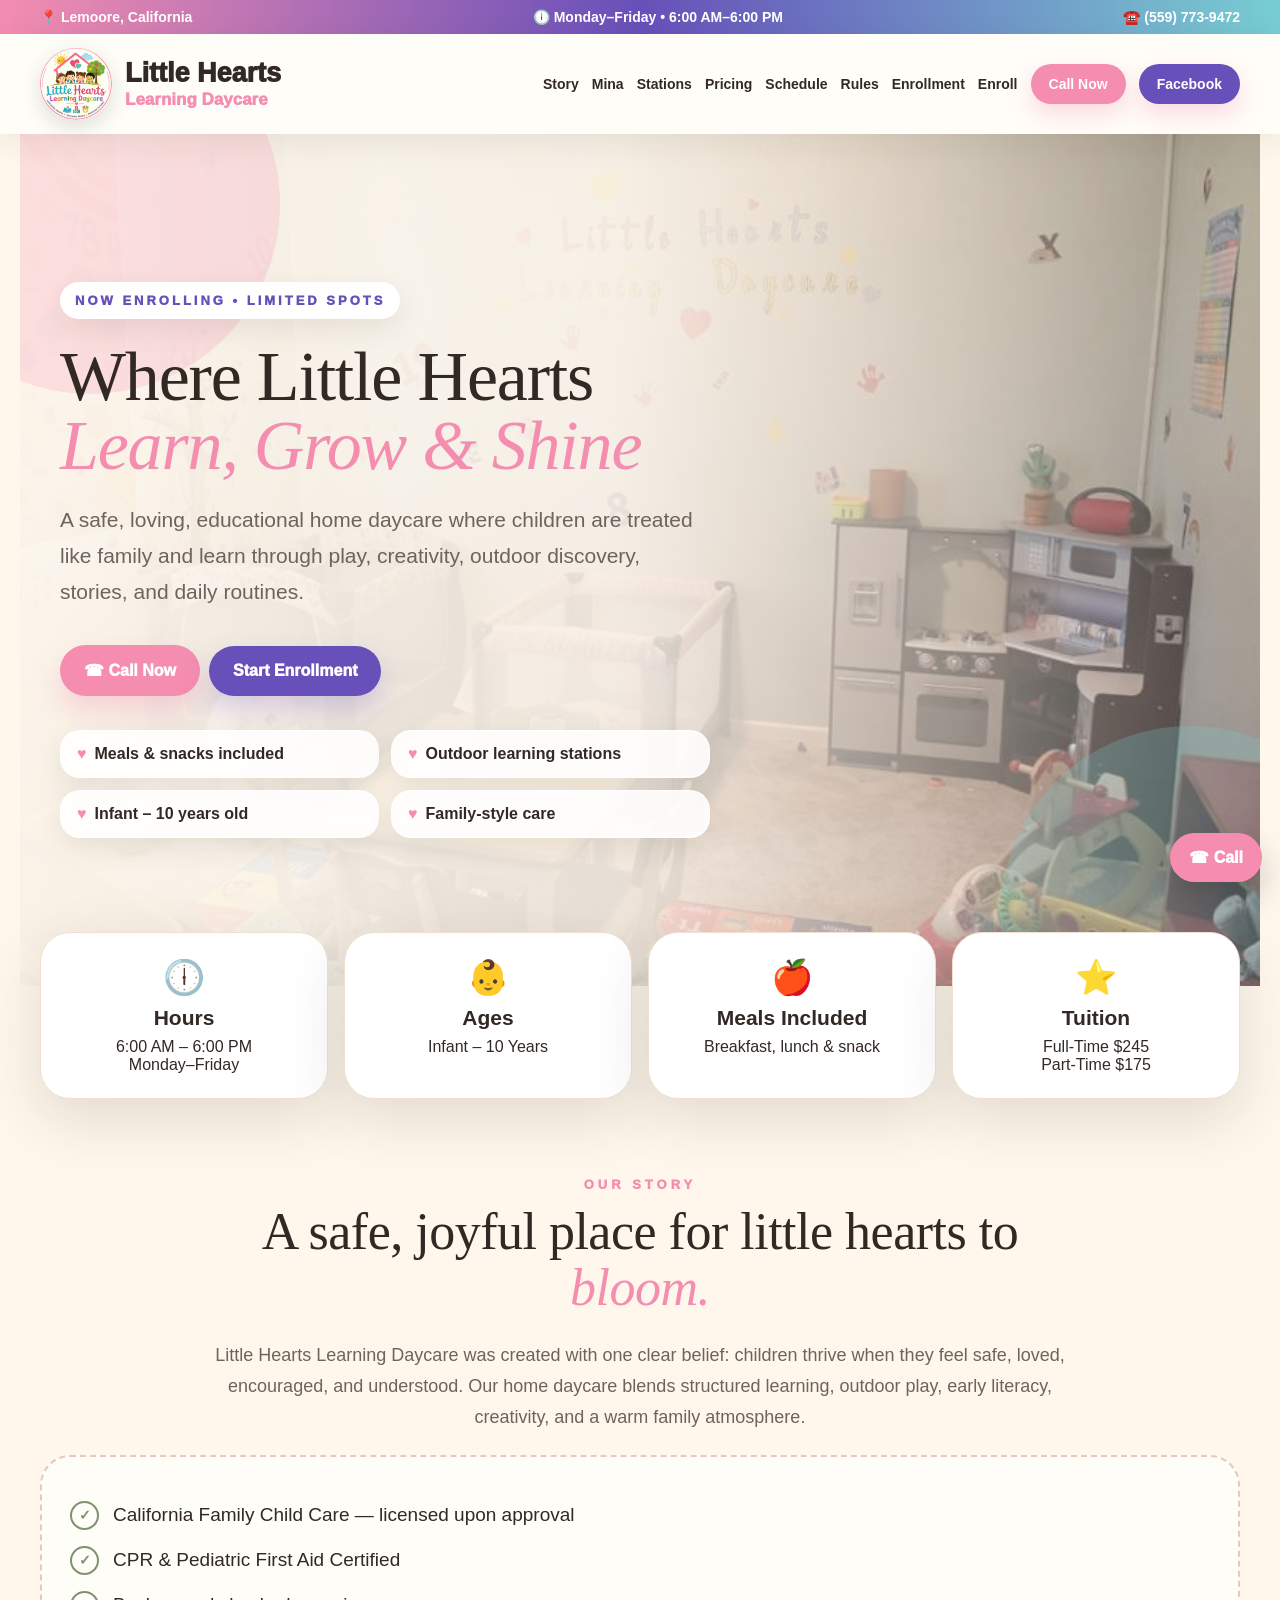
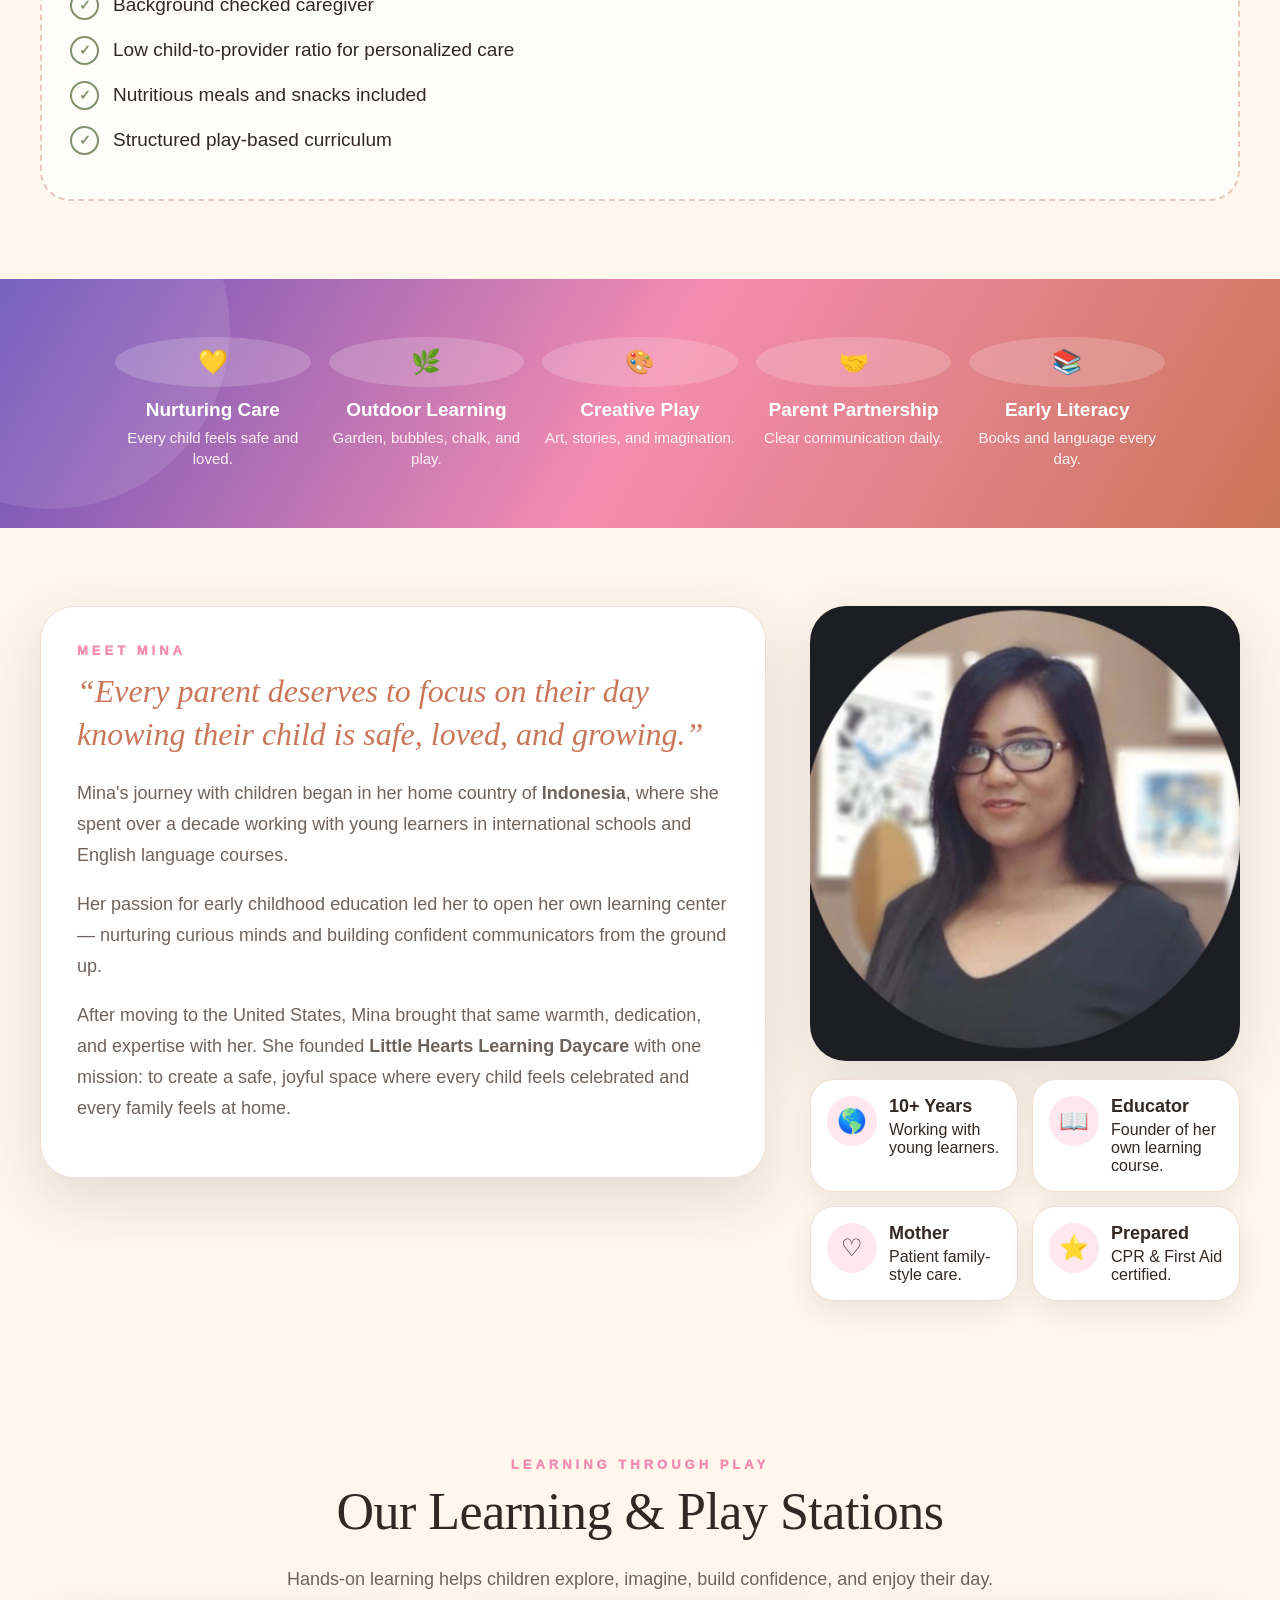
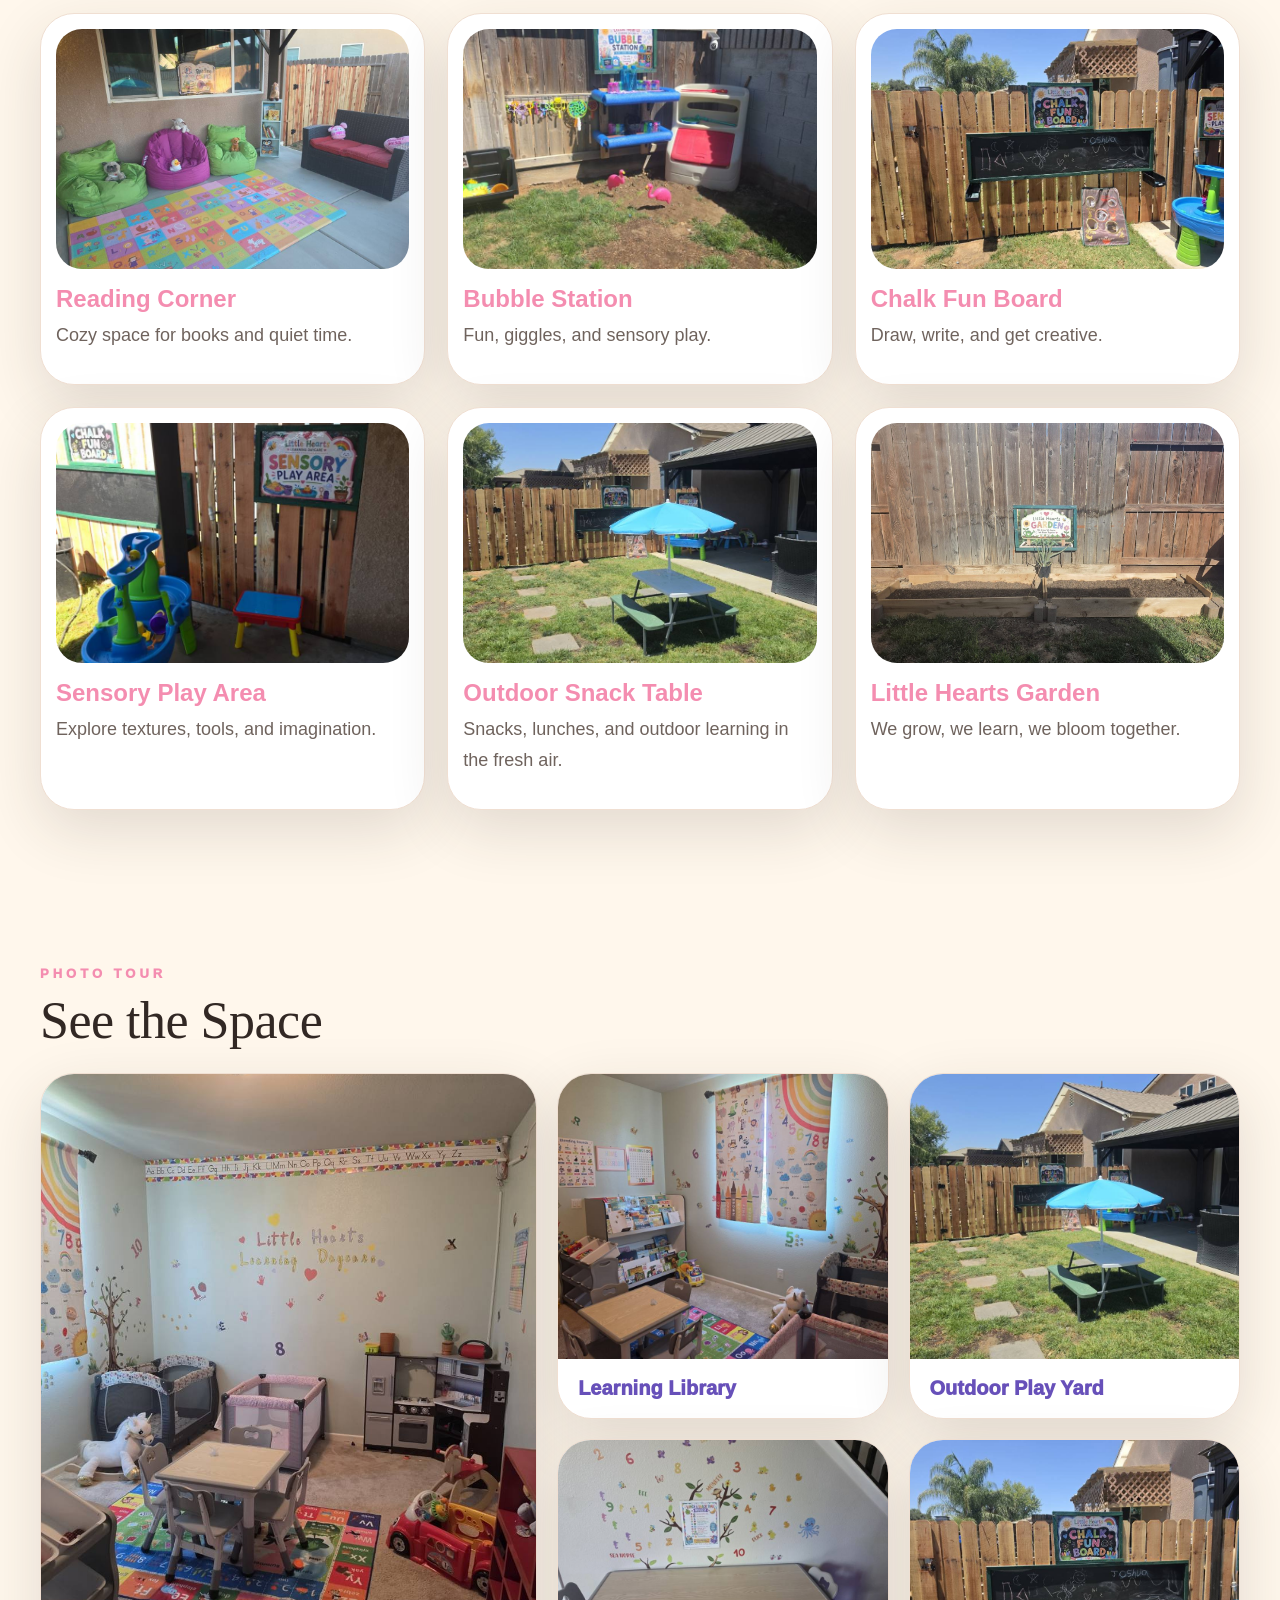
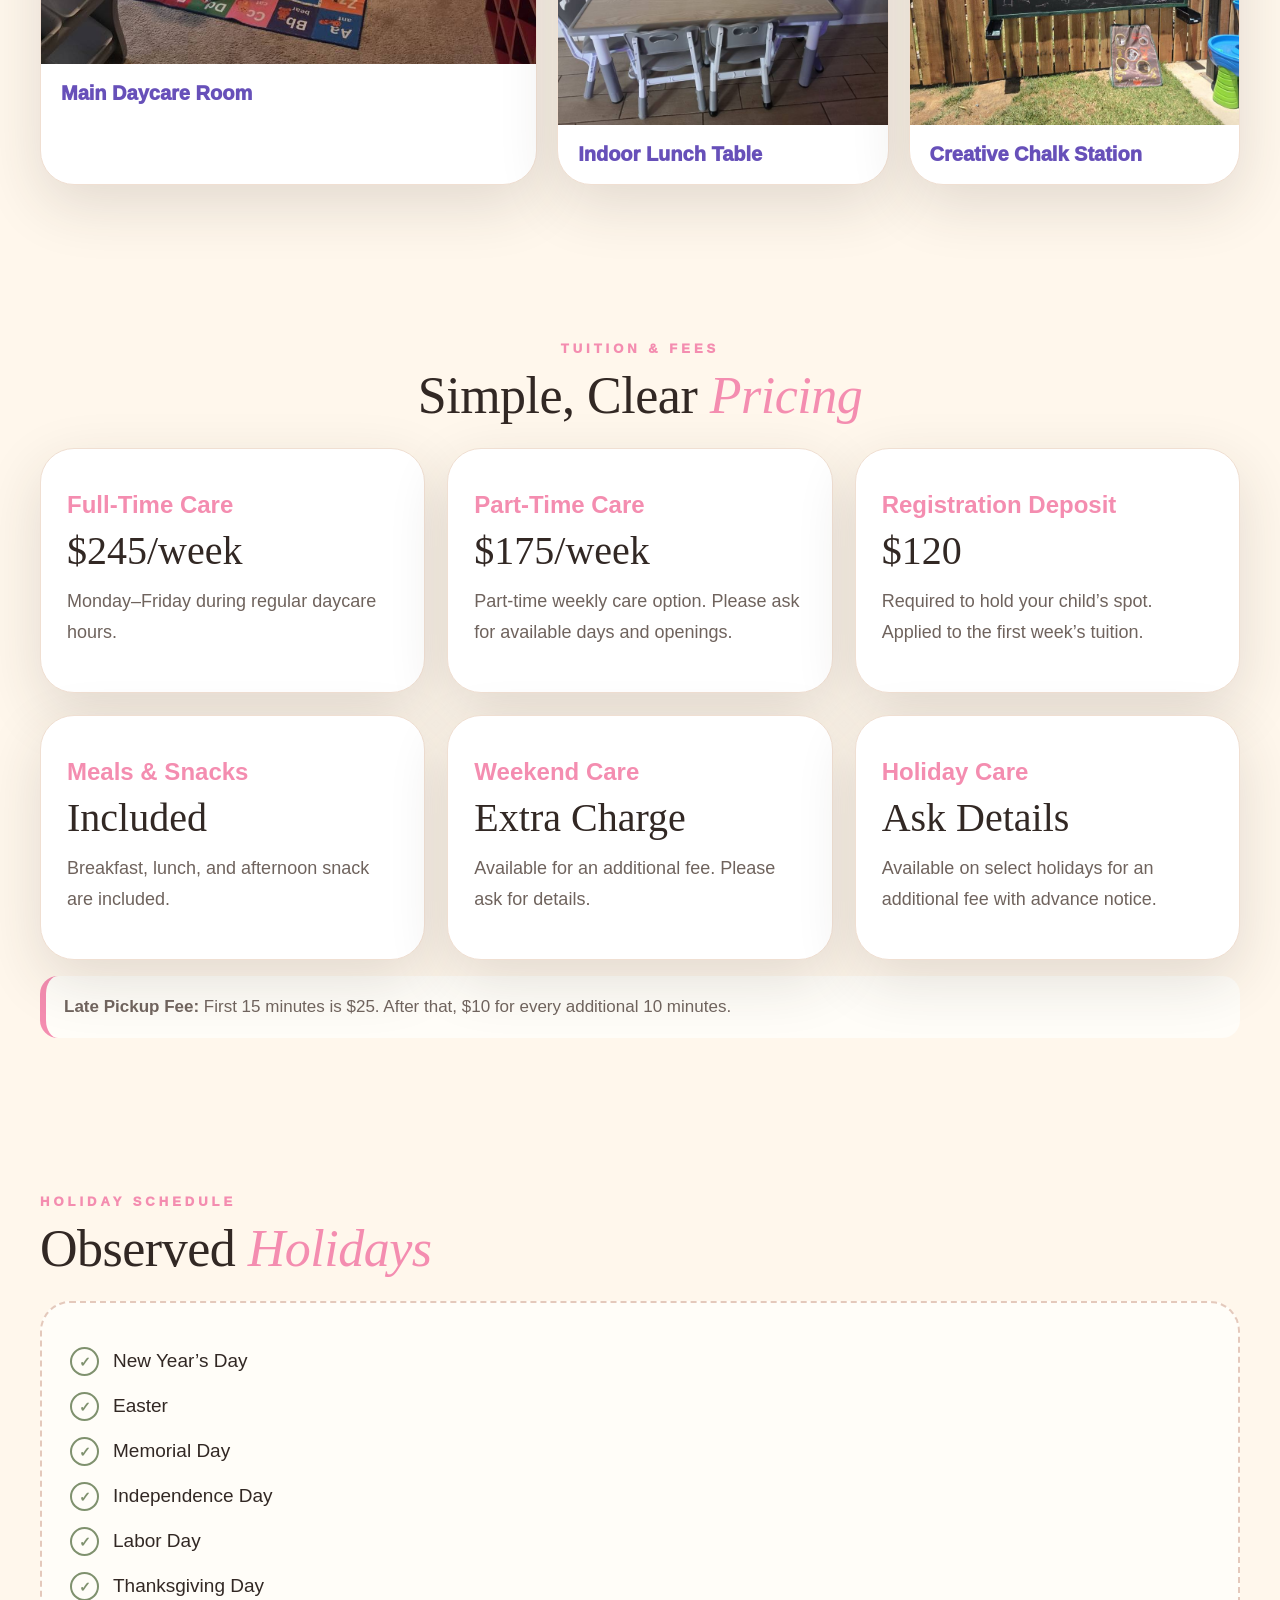
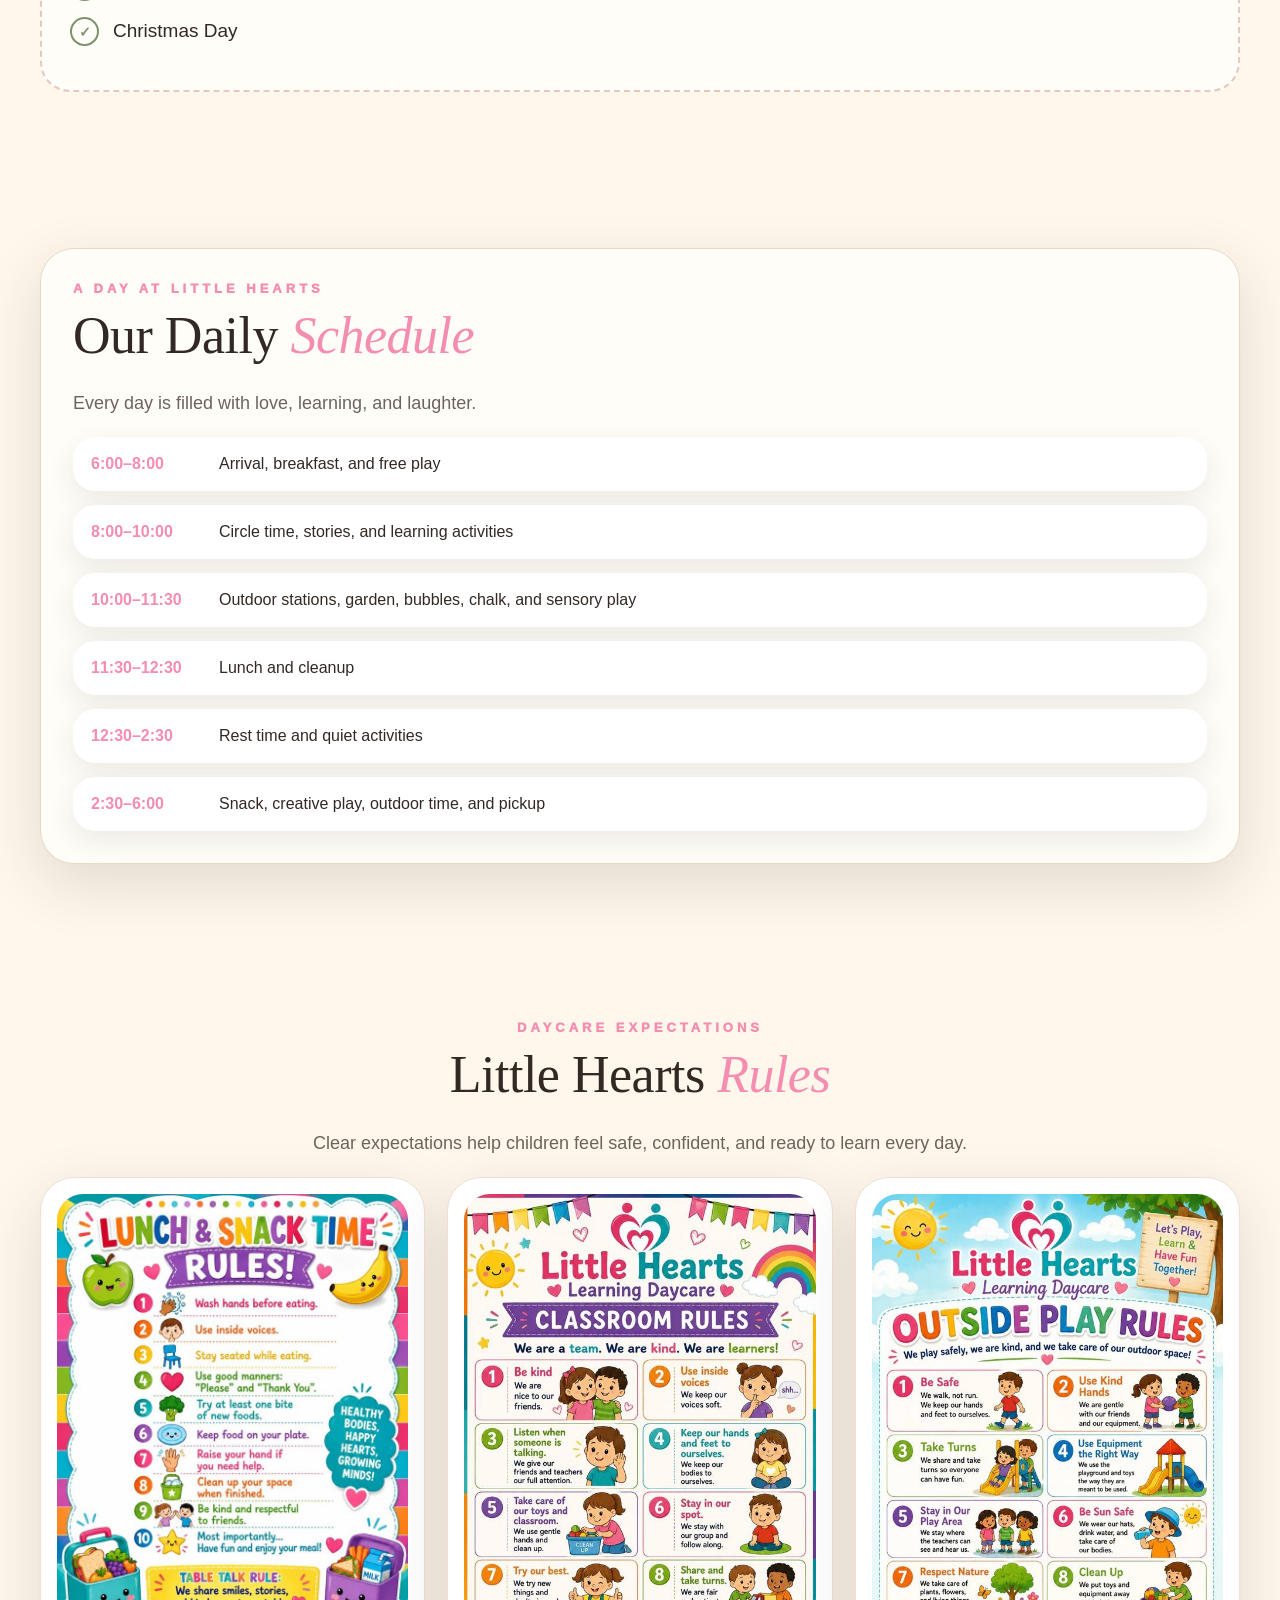
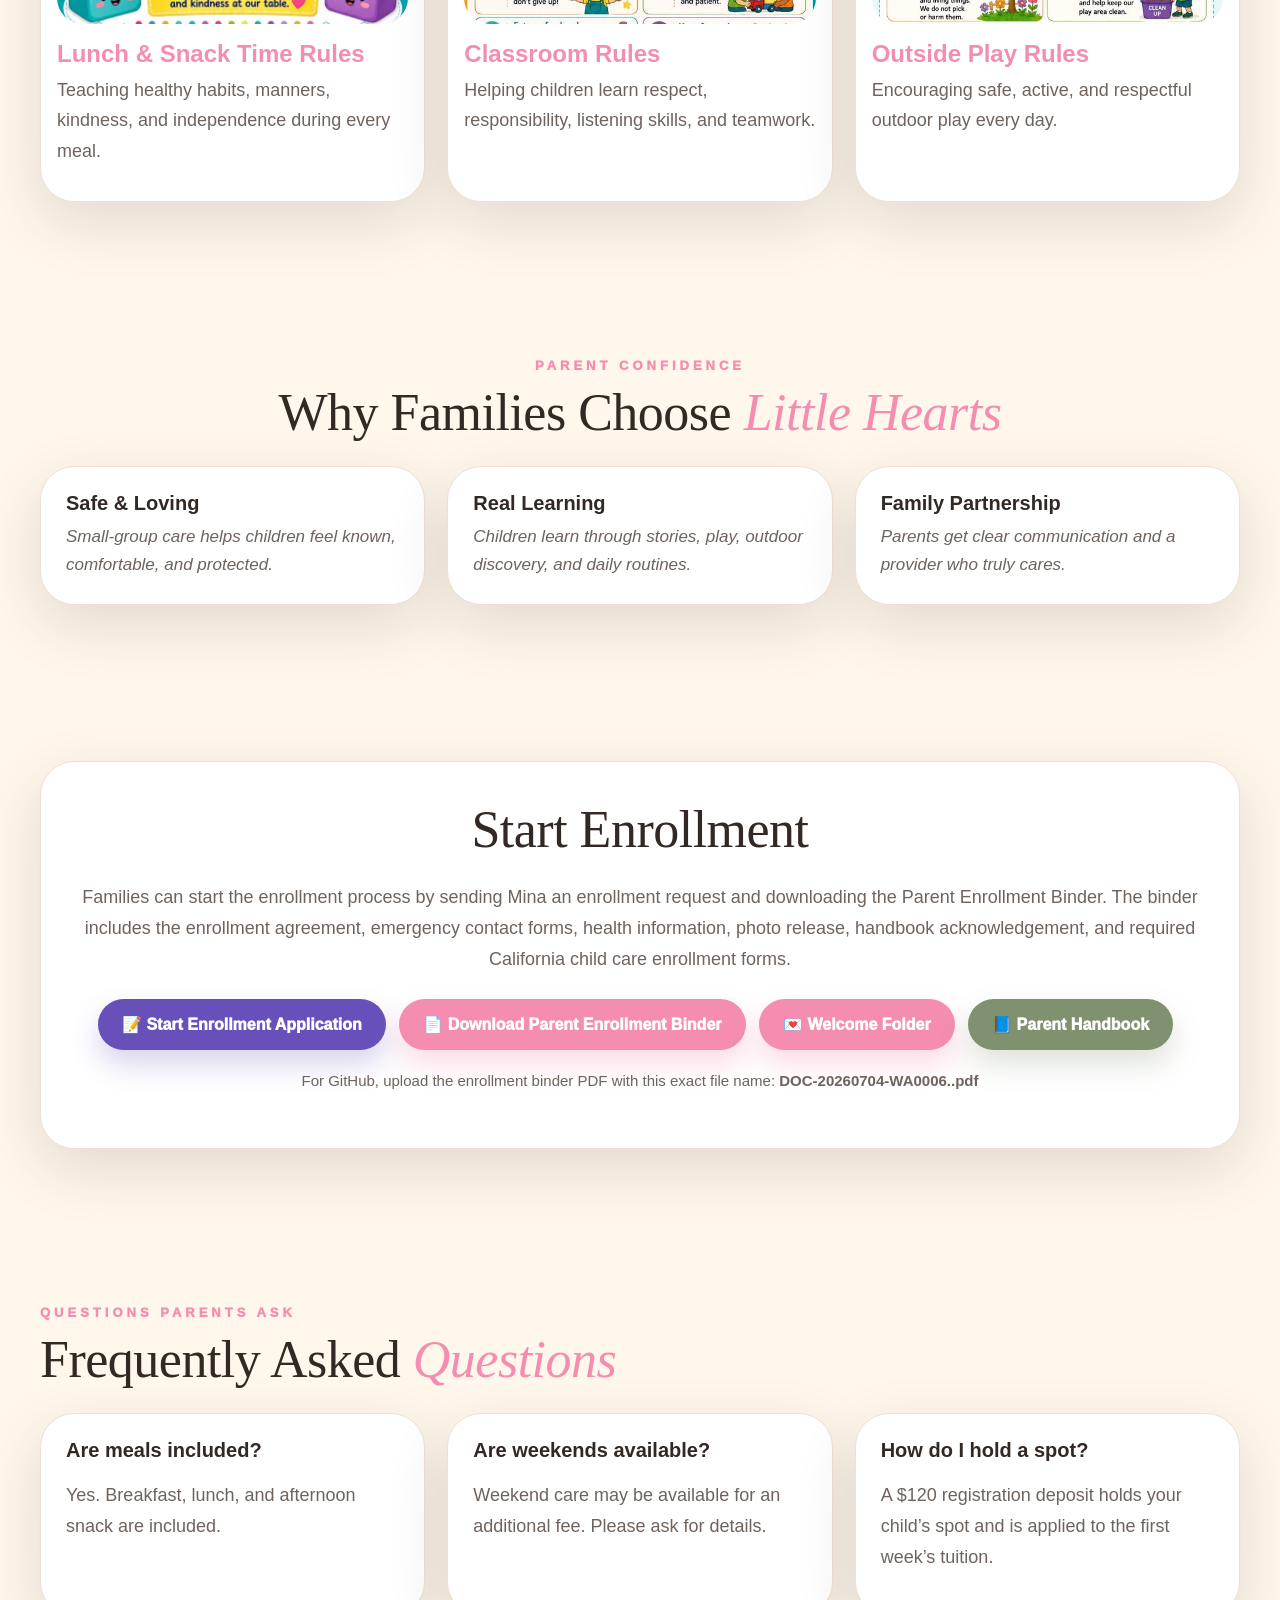
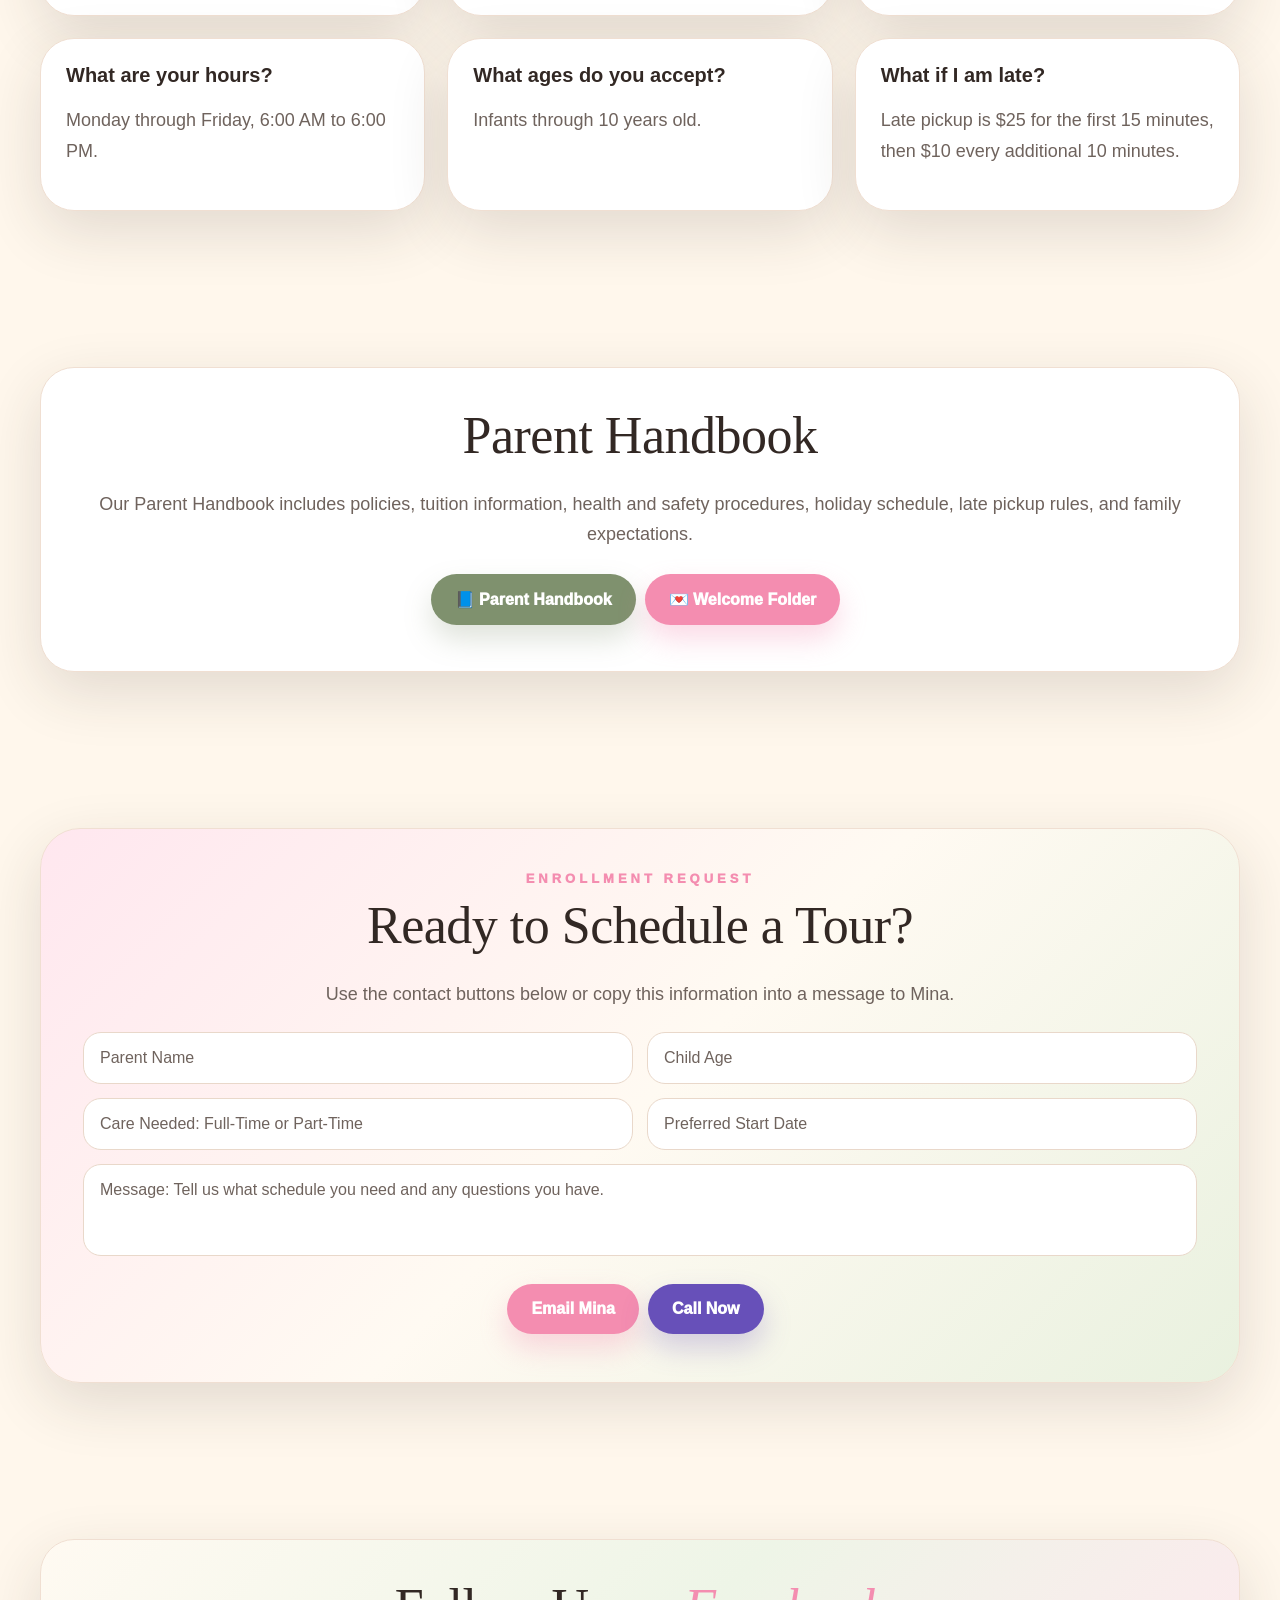
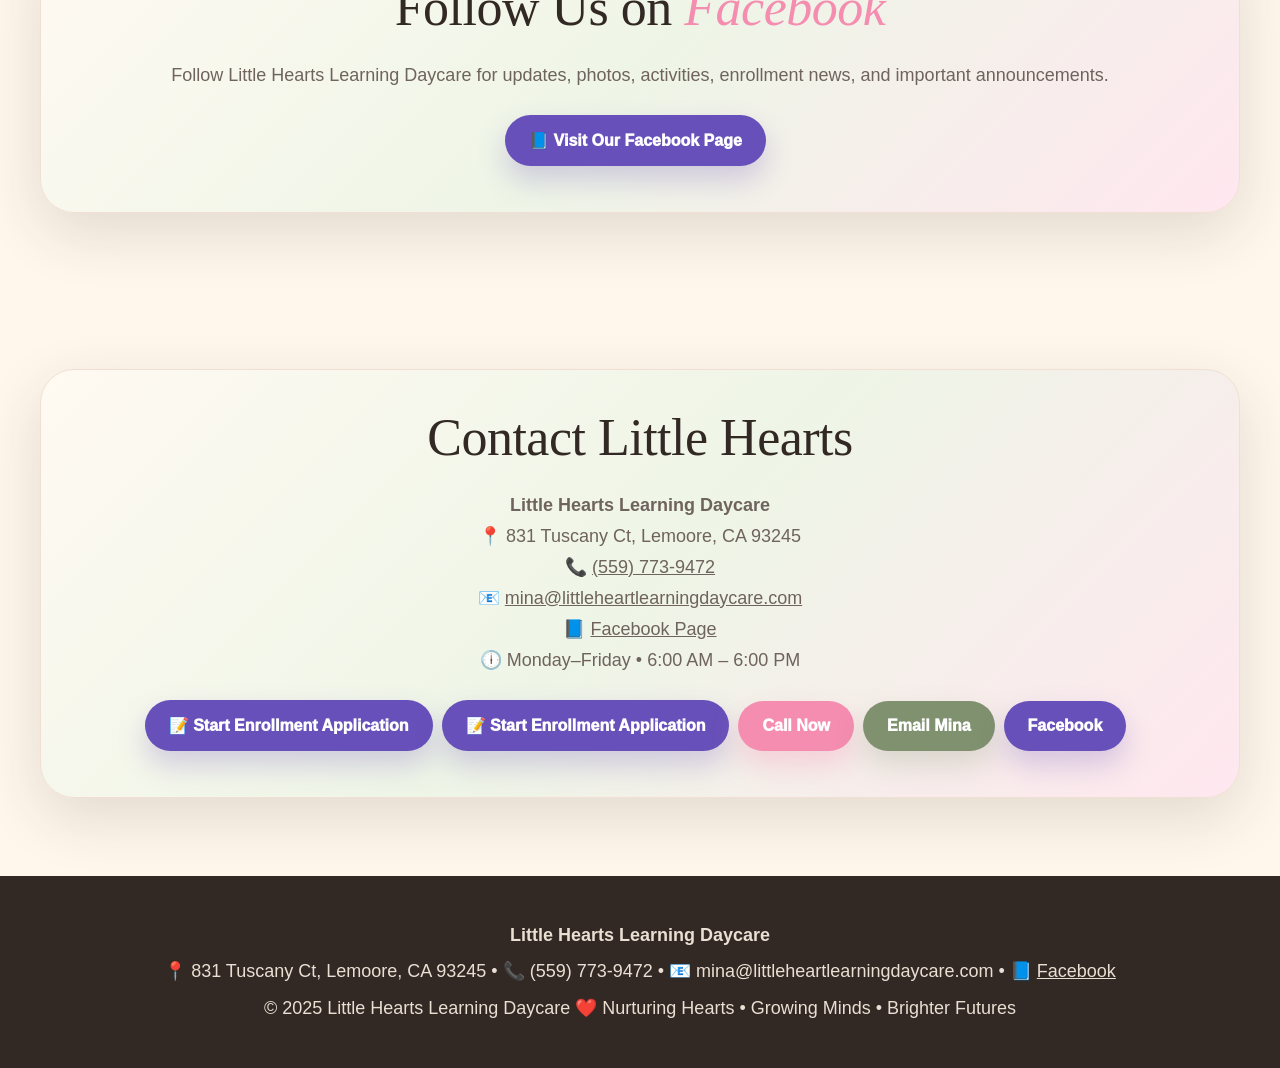
==== commit 0abcac53: "Add files via upload" ====
--- a/index.html
+++ b/index.html
@@ -239,7 +239,7 @@
     <div class="station"><img src="[data-uri]" alt="Chalk fun board"><h3>Chalk Fun Board</h3><p>Draw, write, and get creative.</p></div>
     <div class="station"><img src="[data-uri]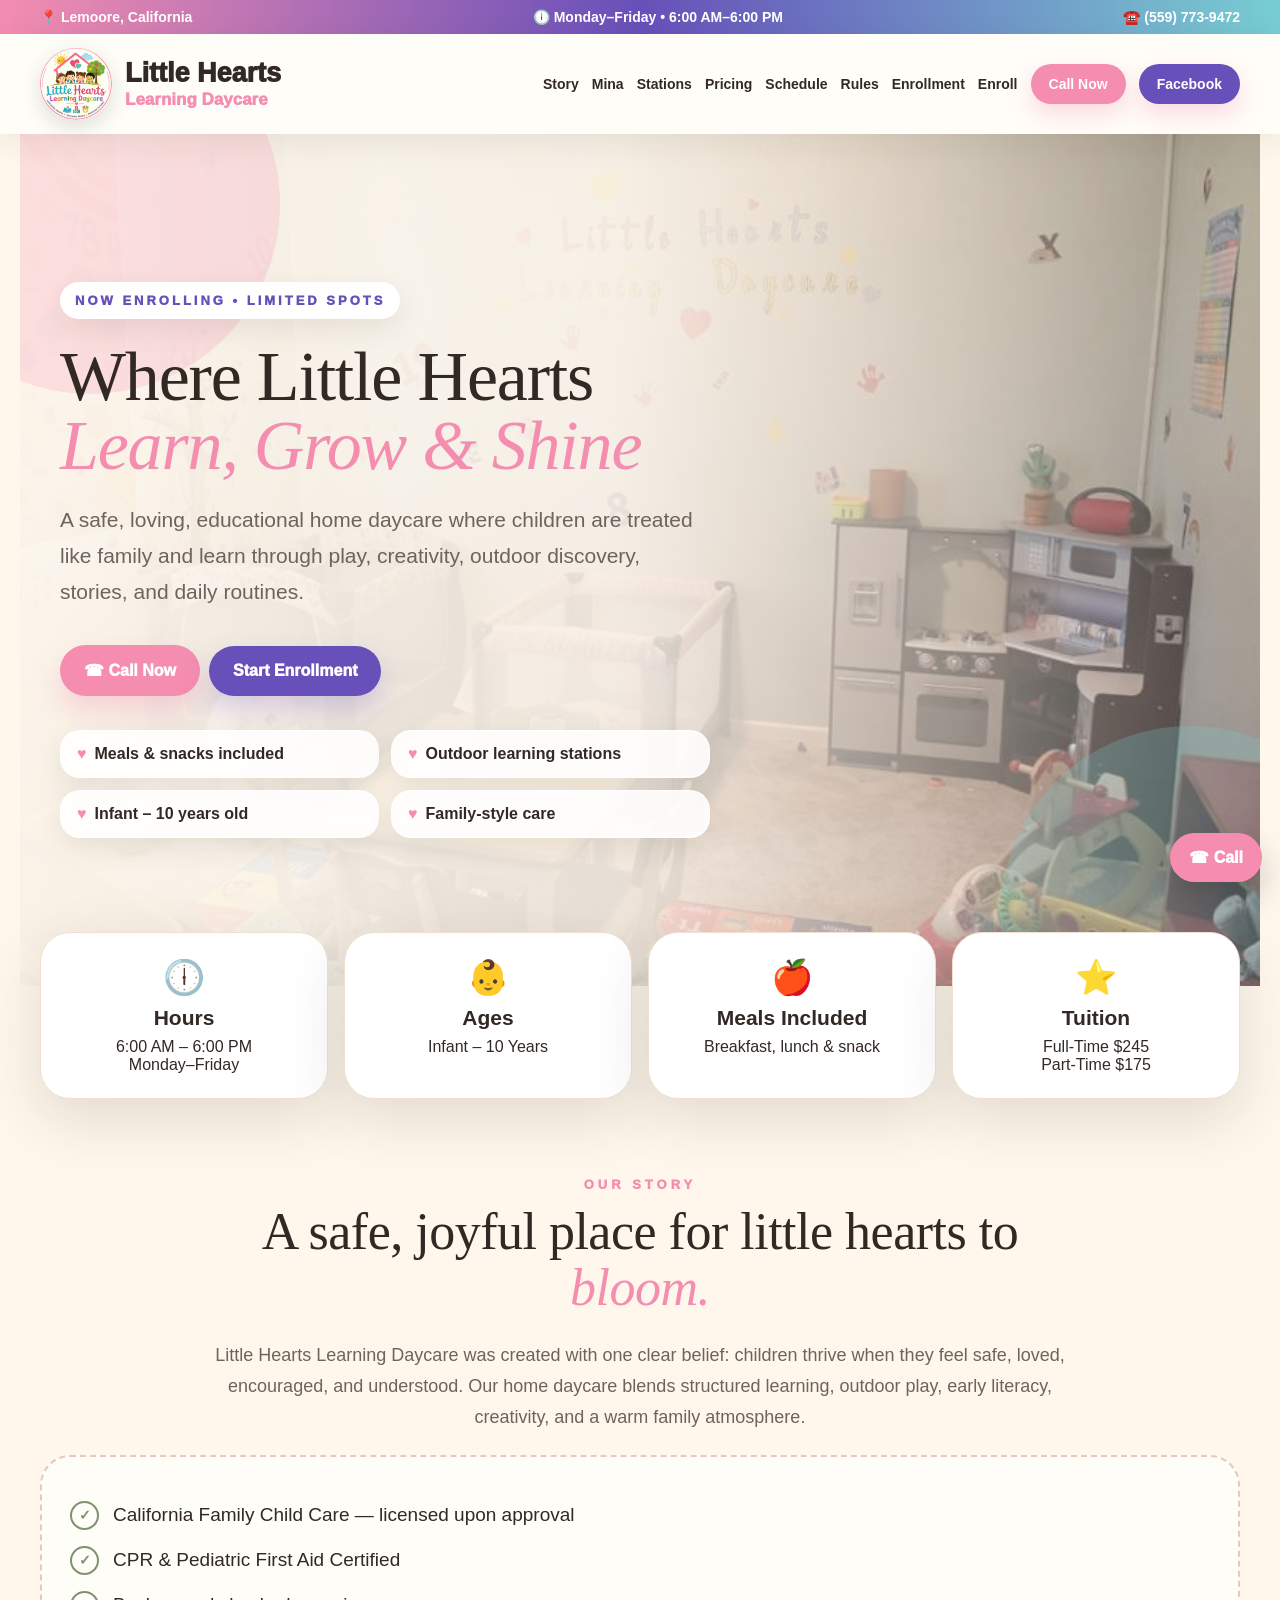
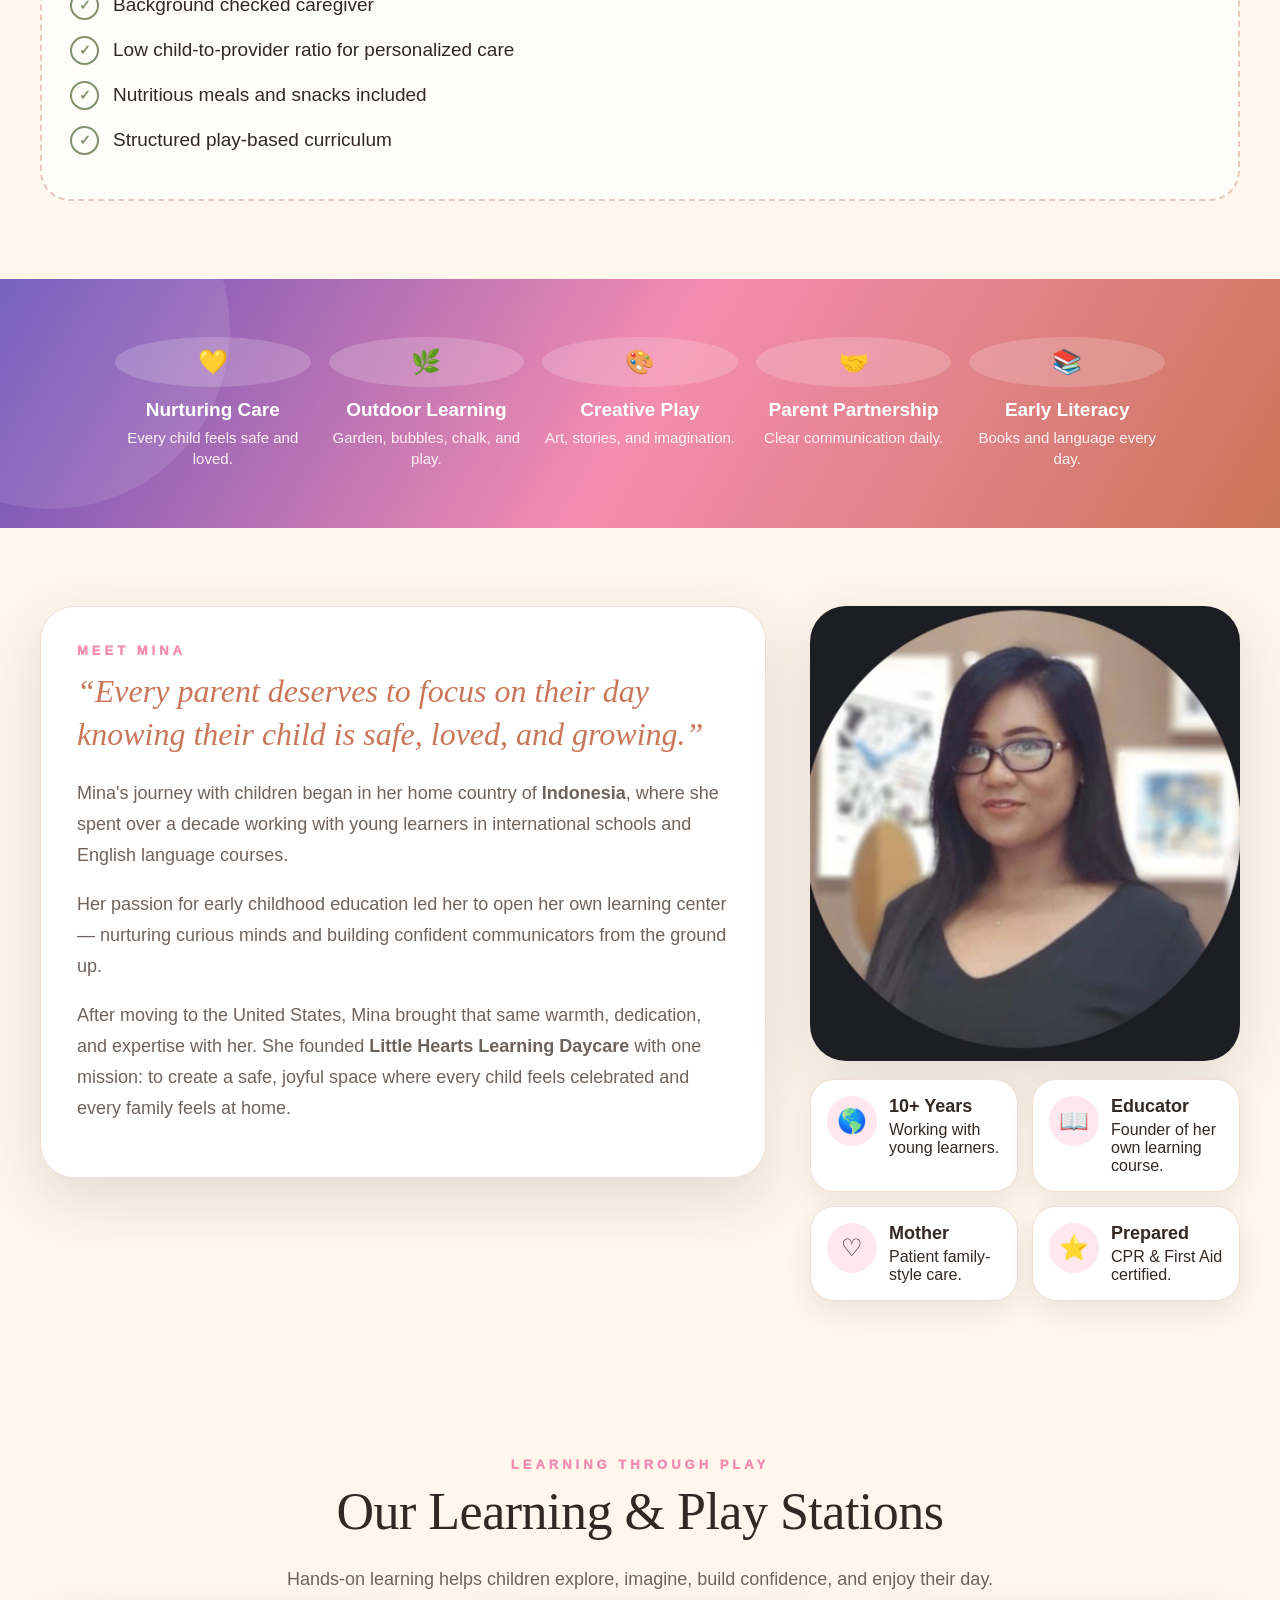
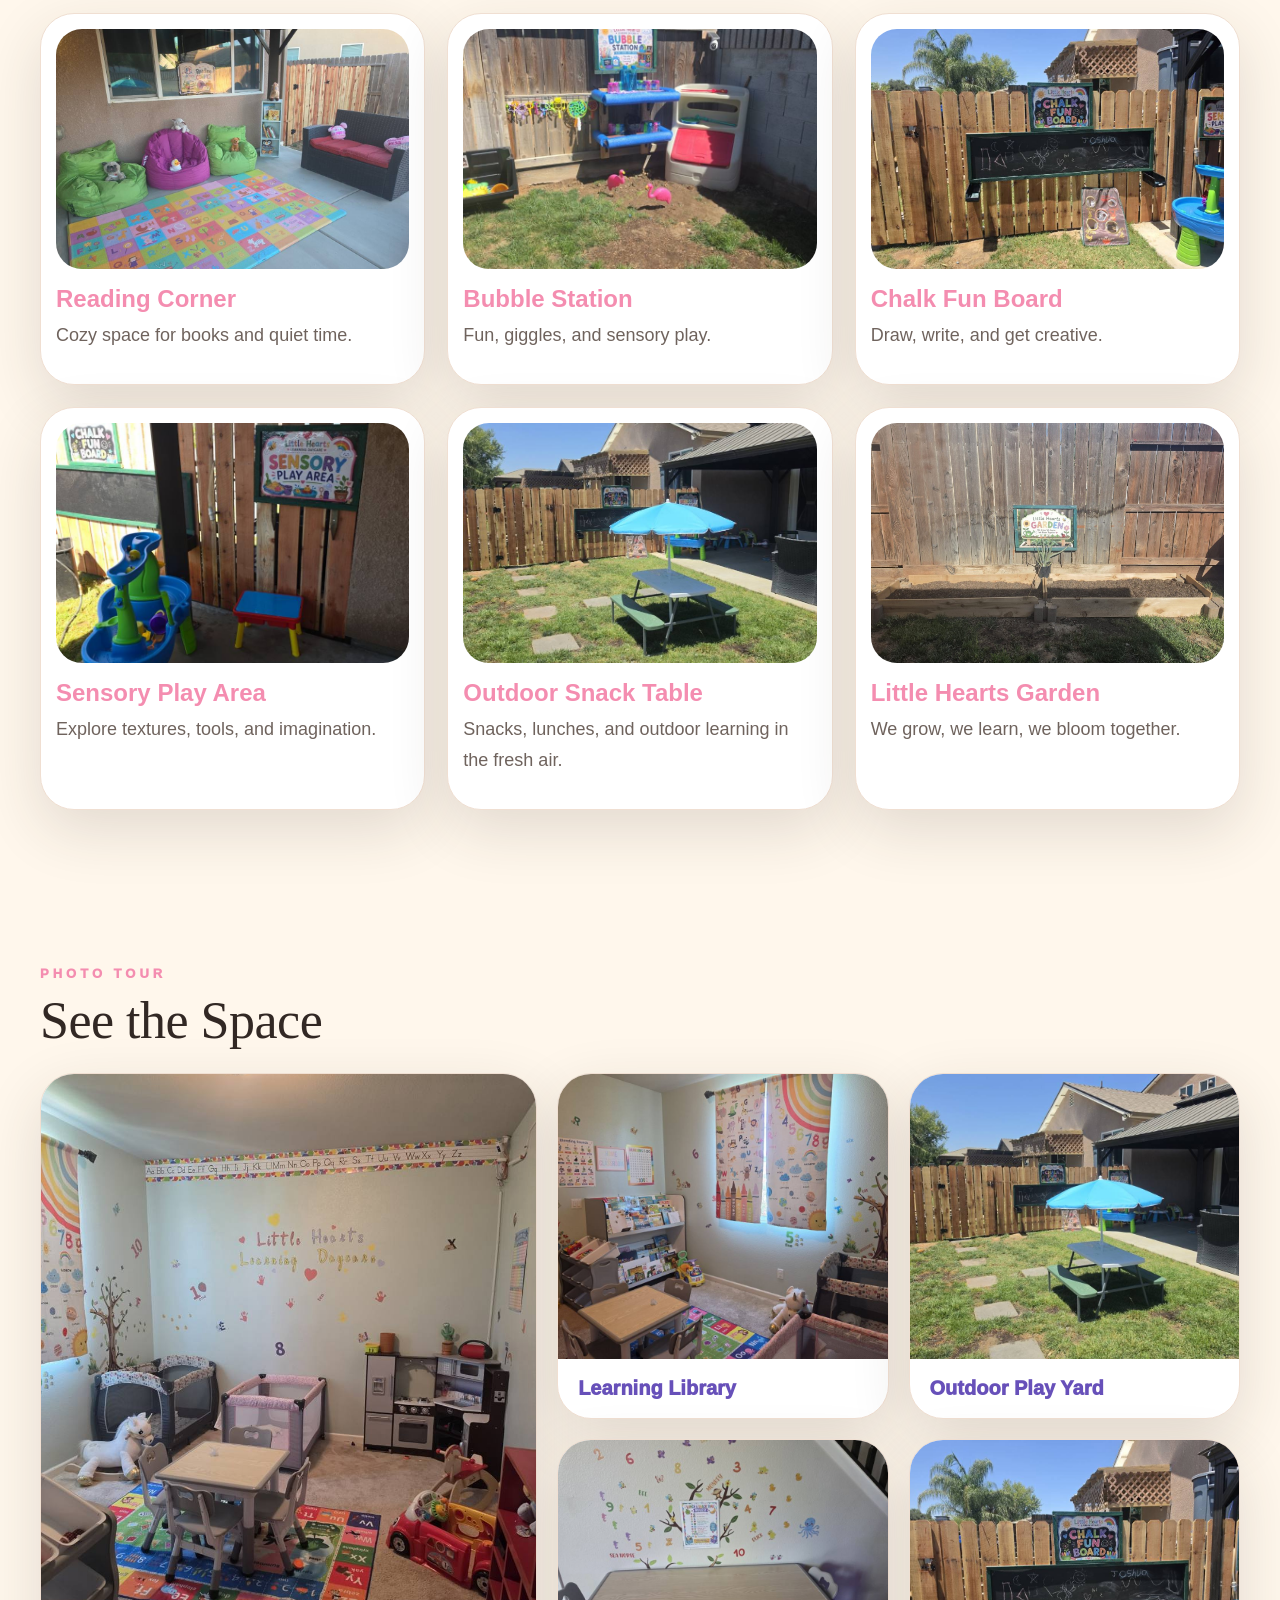
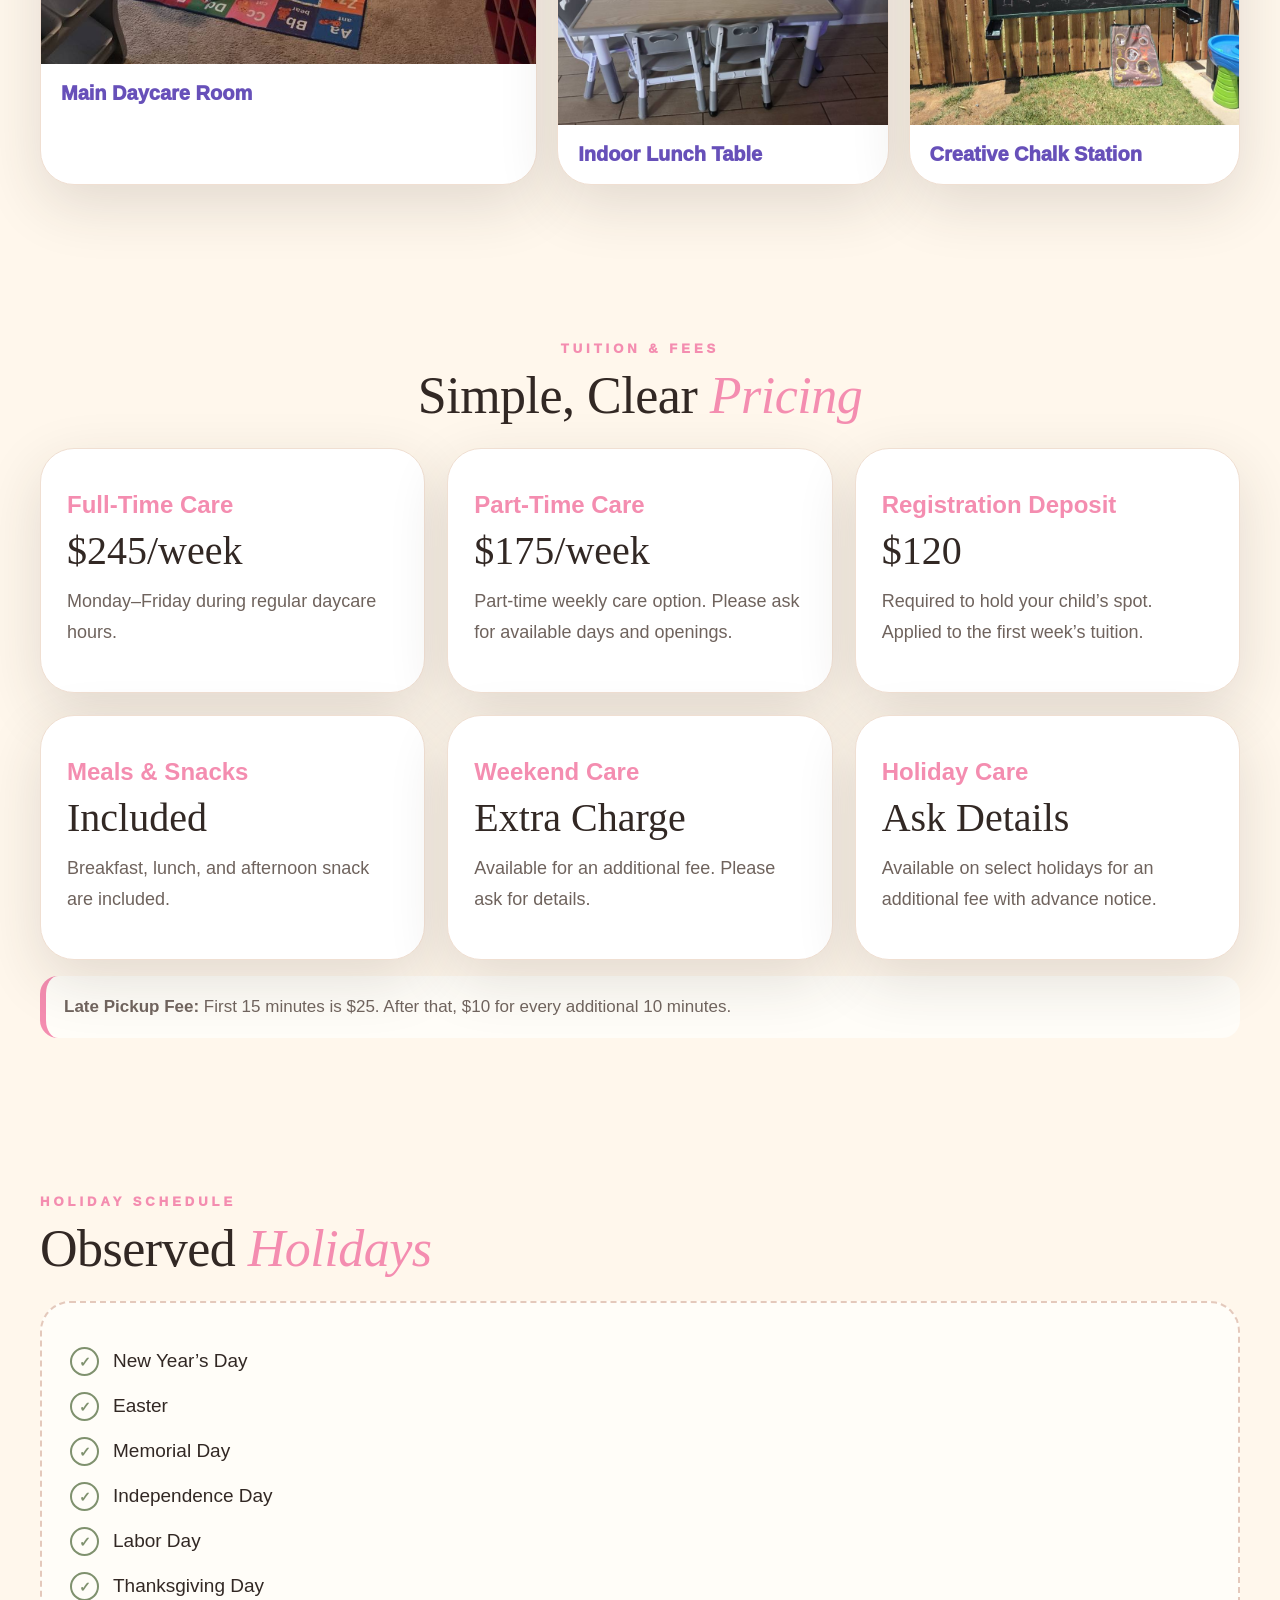
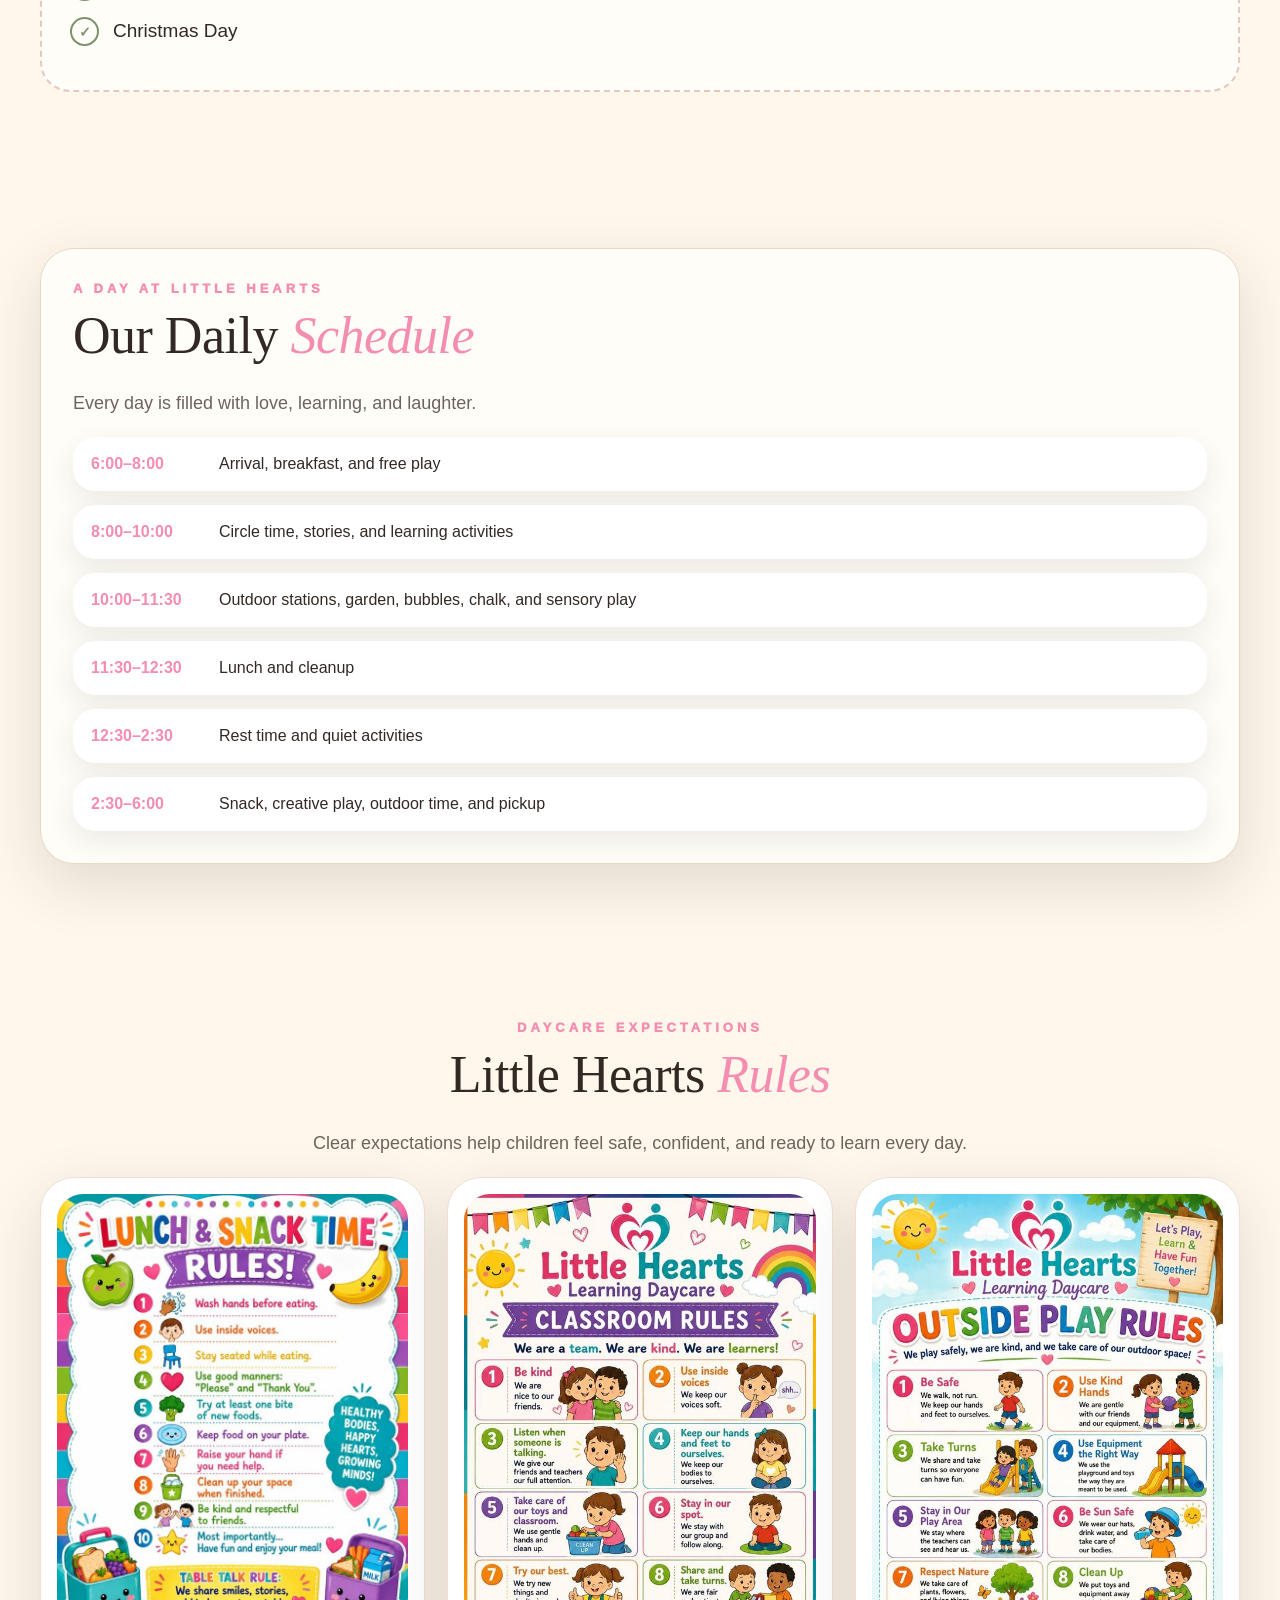
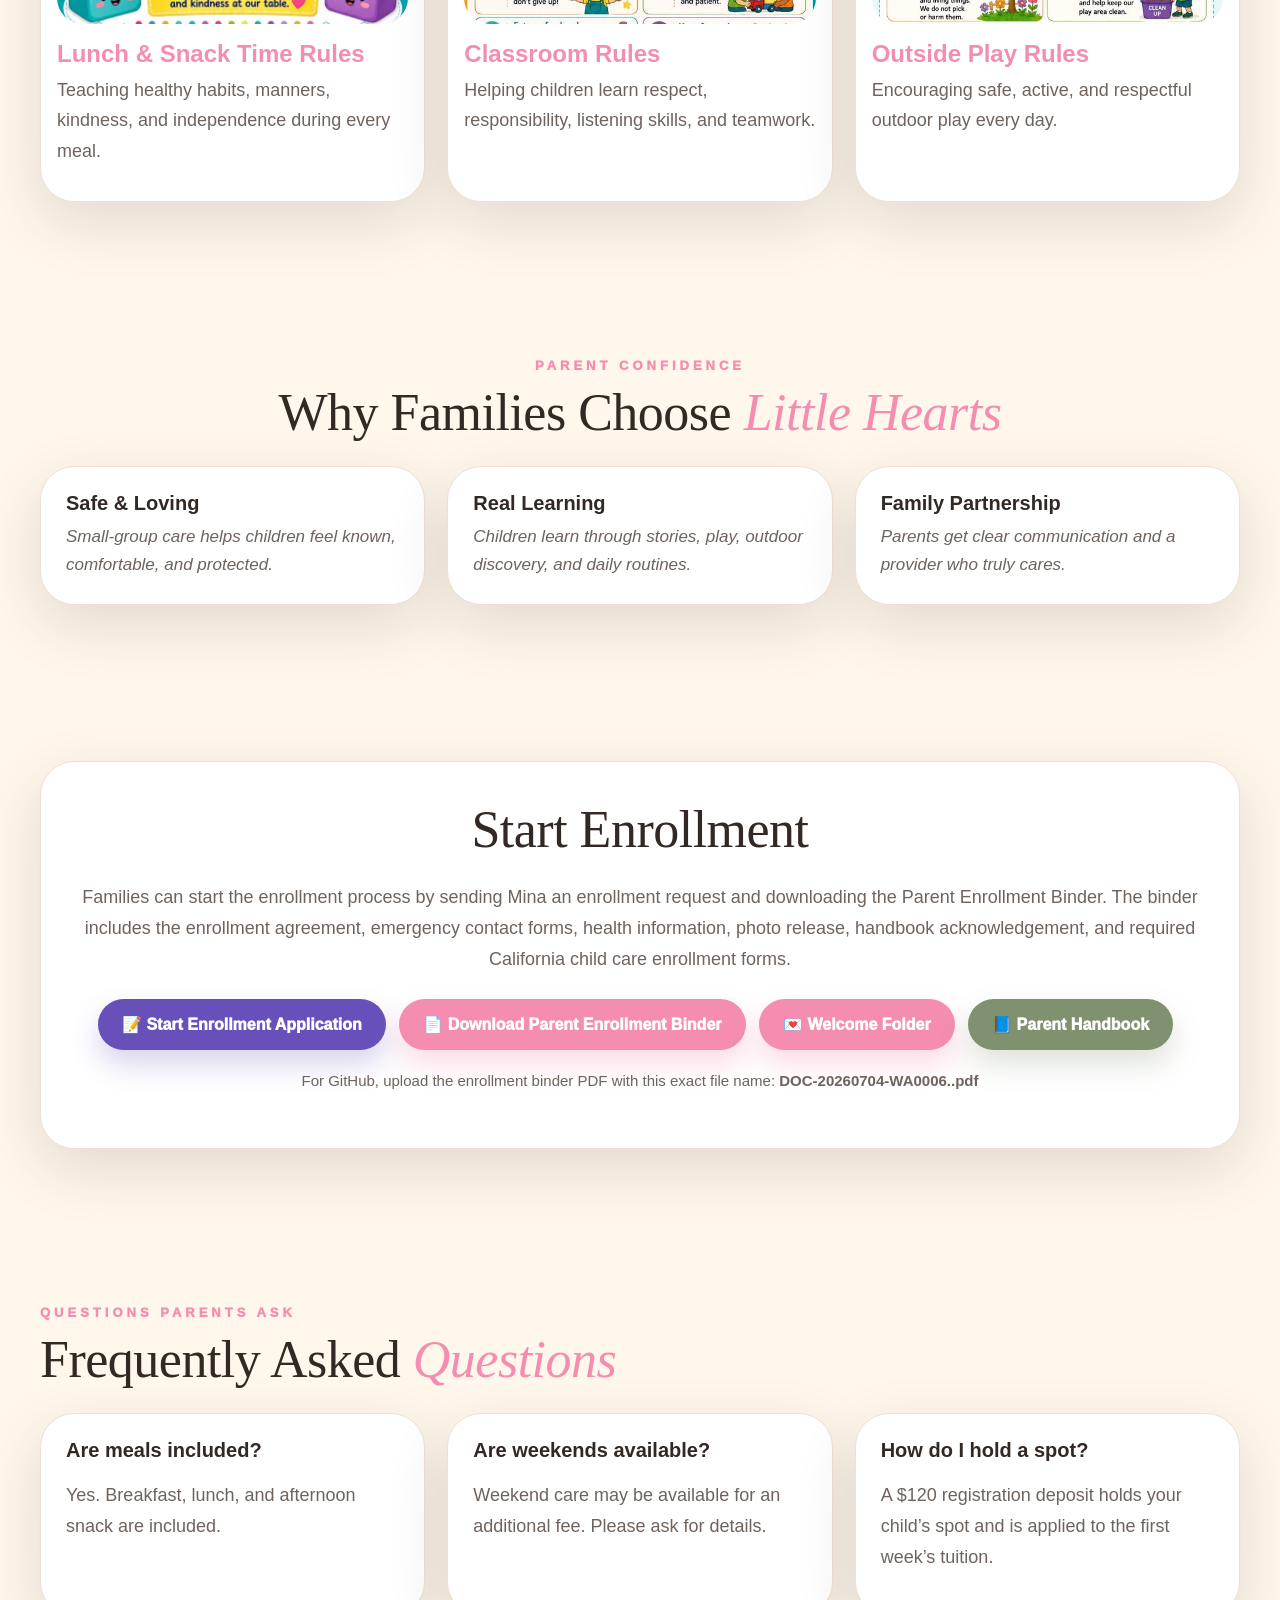
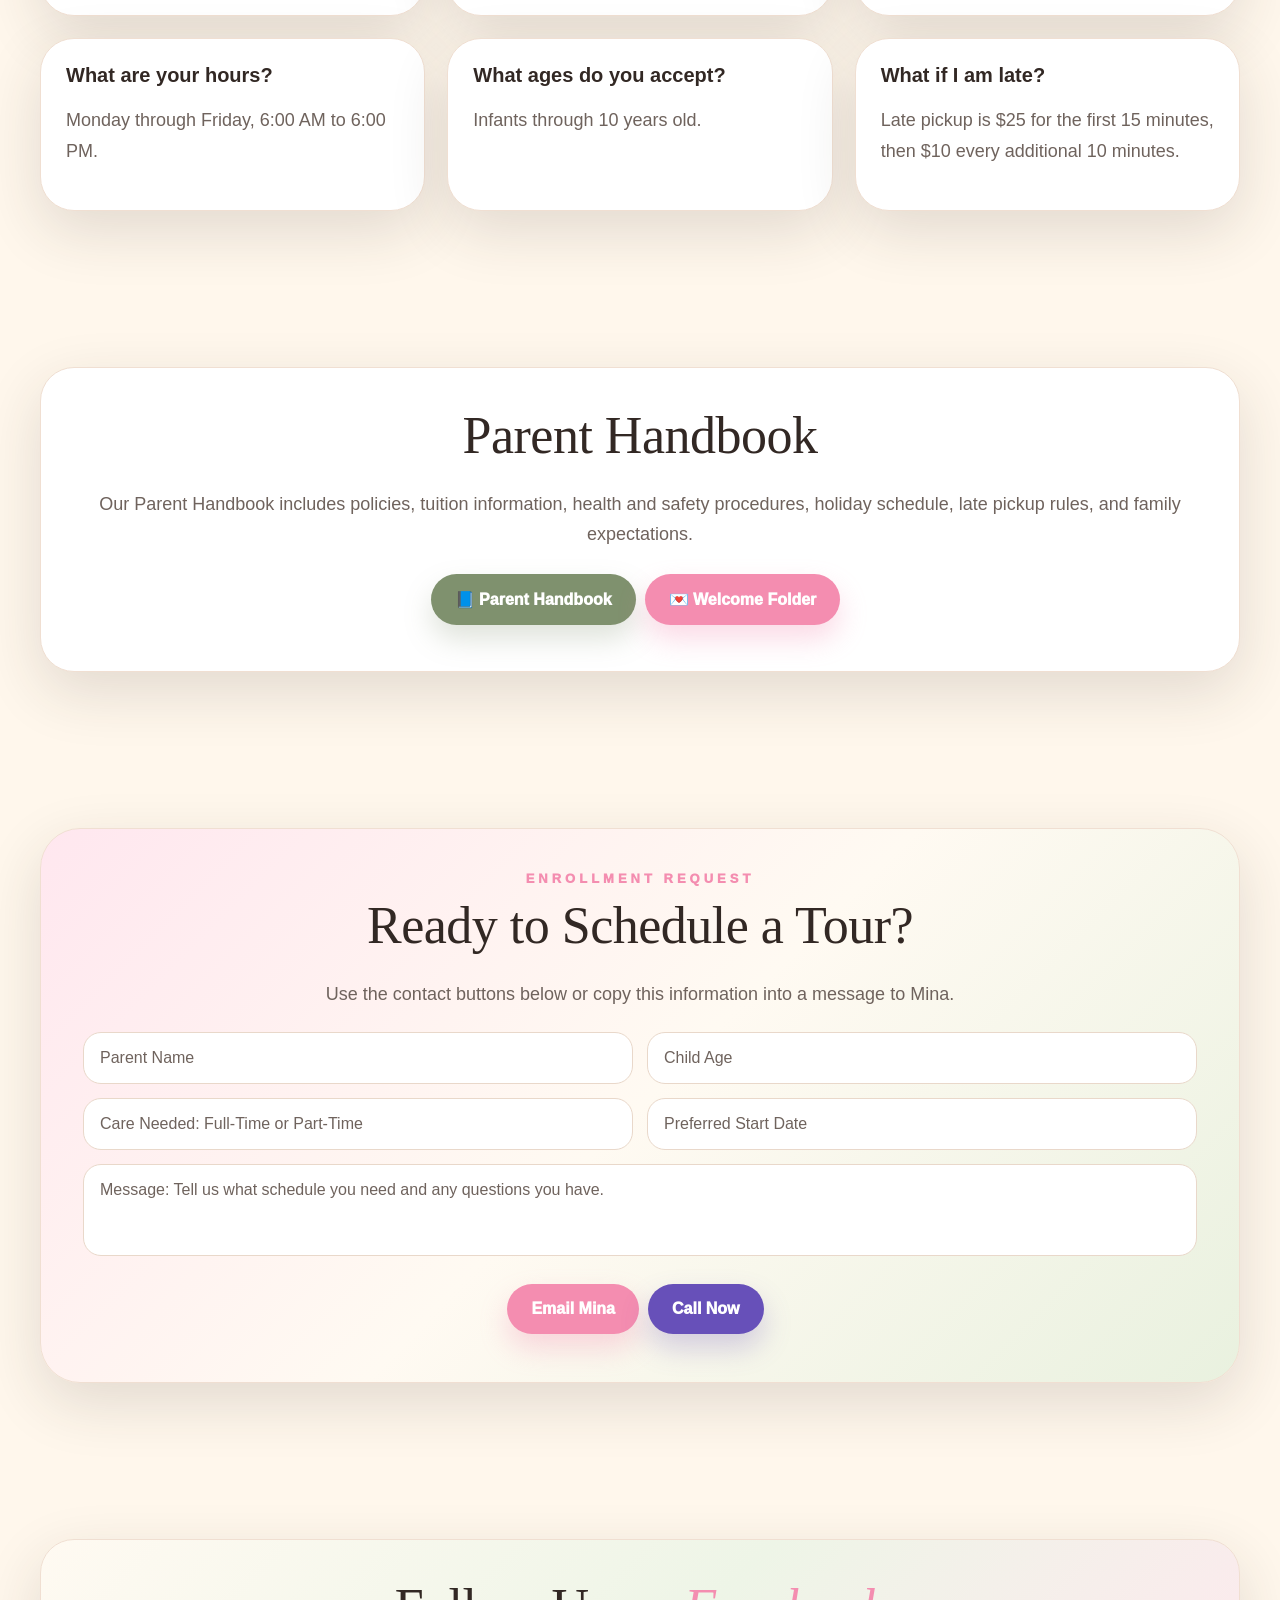
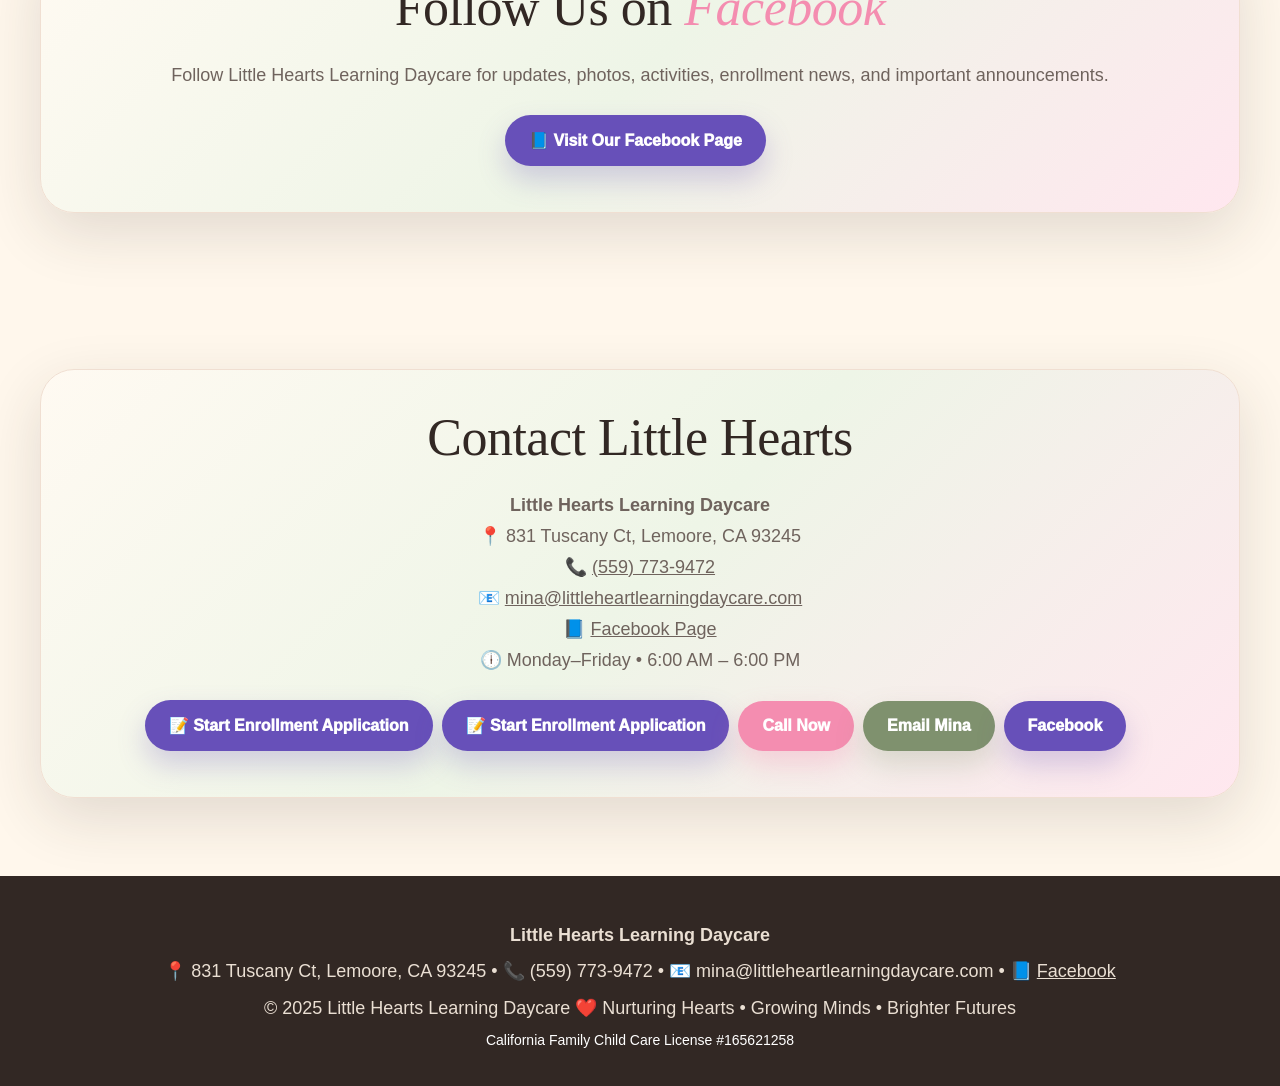
==== commit a9fc719a: "Add files via upload" ====
--- a/index.html
+++ b/index.html
@@ -413,6 +413,7 @@
   <p><b>Little Hearts Learning Daycare</b></p>
   <p>📍 831 Tuscany Ct, Lemoore, CA 93245 • 📞 (559) 773-9472 • 📧 mina@littleheartlearningdaycare.com • 📘 <a href="https://www.facebook.com/profile.php?id=61591168093614&mibextid=ZbWKwL" target="_blank" rel="noopener">Facebook</a></p>
   <p>© 2025 Little Hearts Learning Daycare ❤️ Nurturing Hearts • Growing Minds • Brighter Futures</p>
+<div style="text-align:center;font-size:14px;margin-top:8px;">California Family Child Care License #165621258</div>
 </footer>
 <a class="float-call" href="tel:5597739472">☎ Call</a>
 </body>
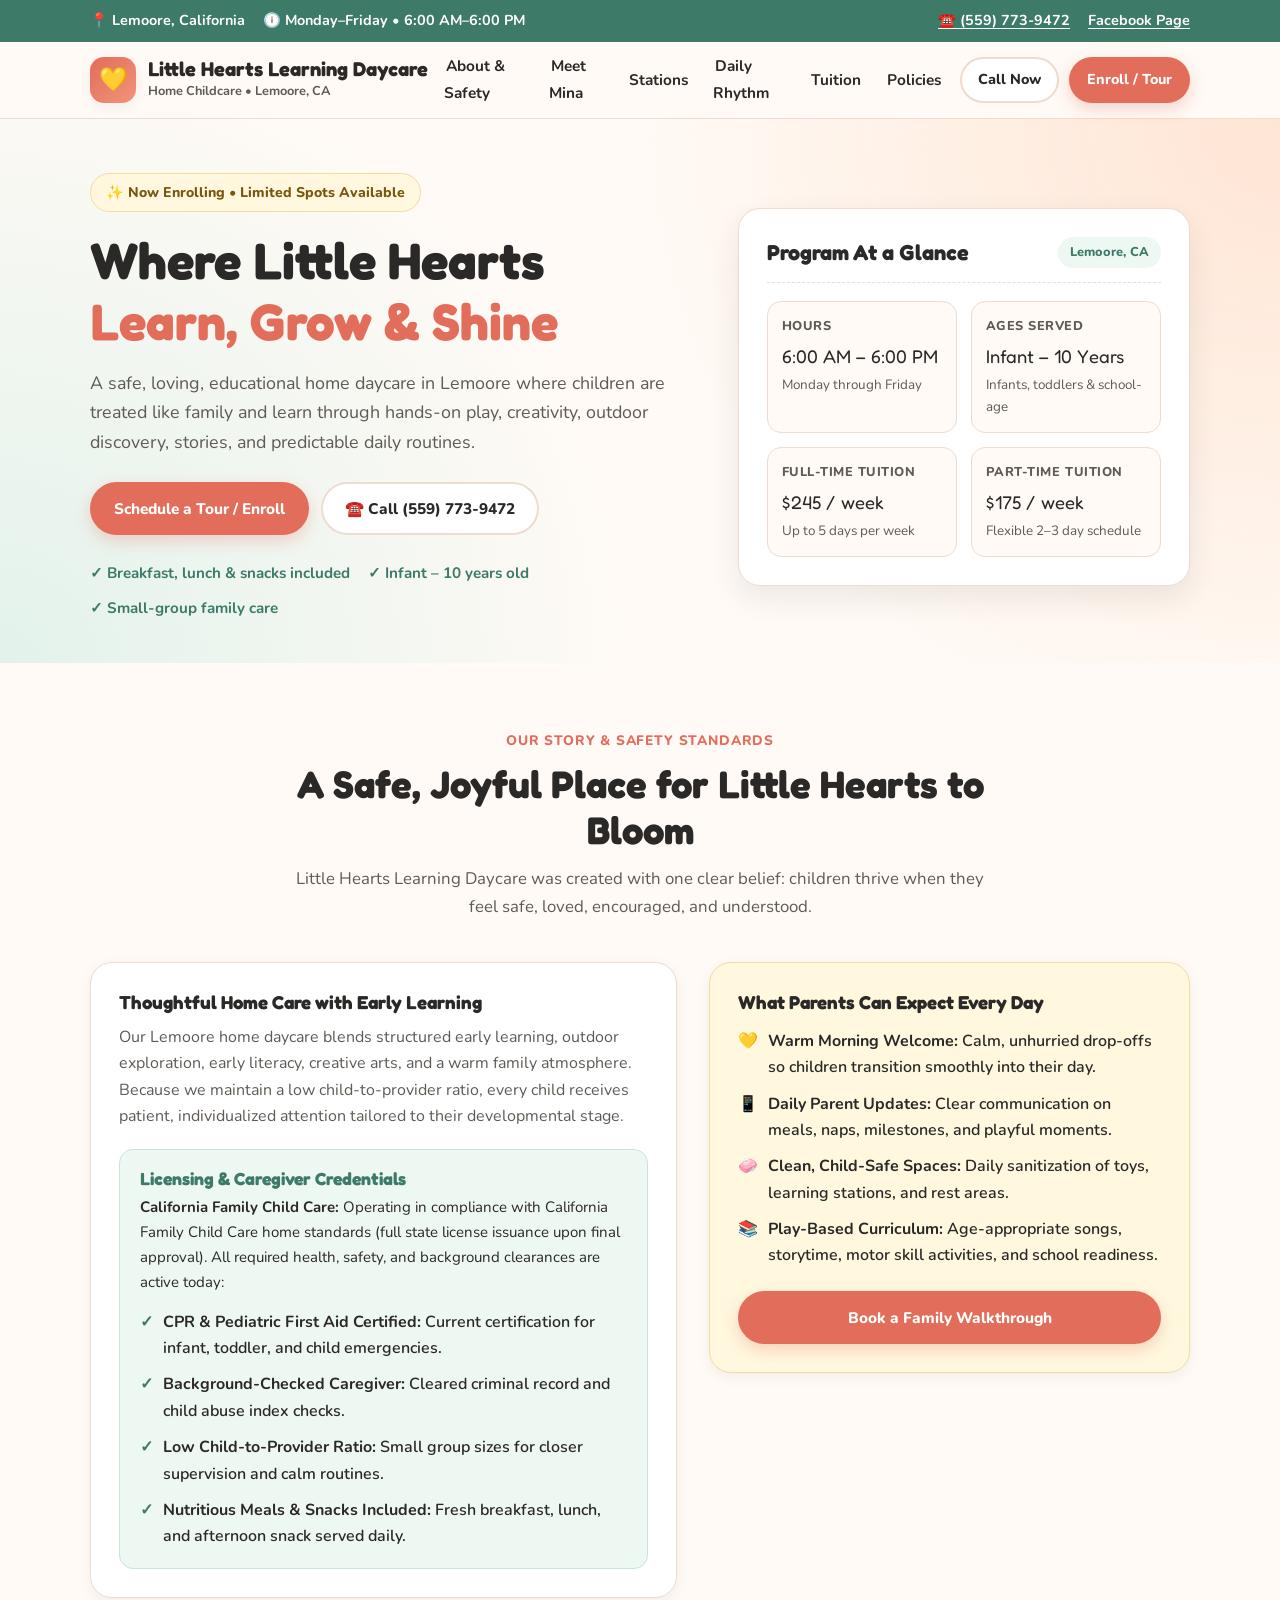
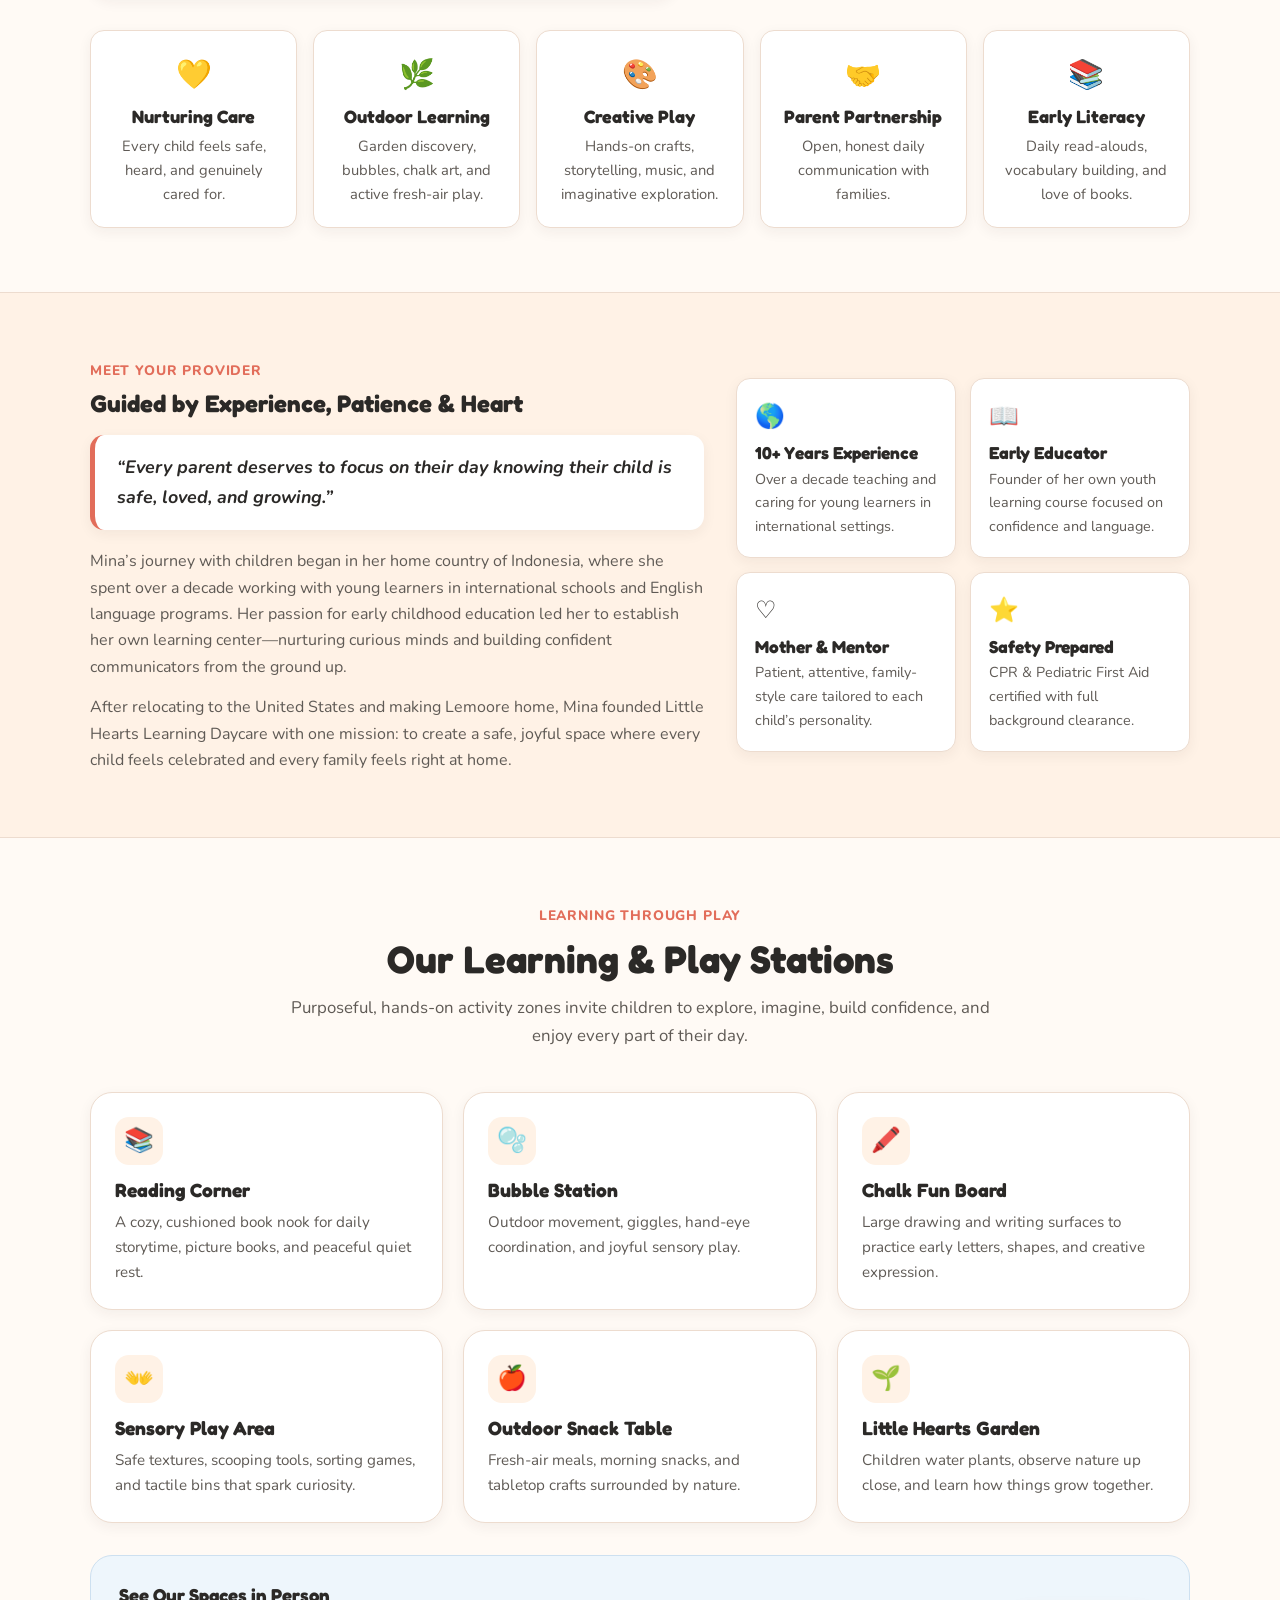
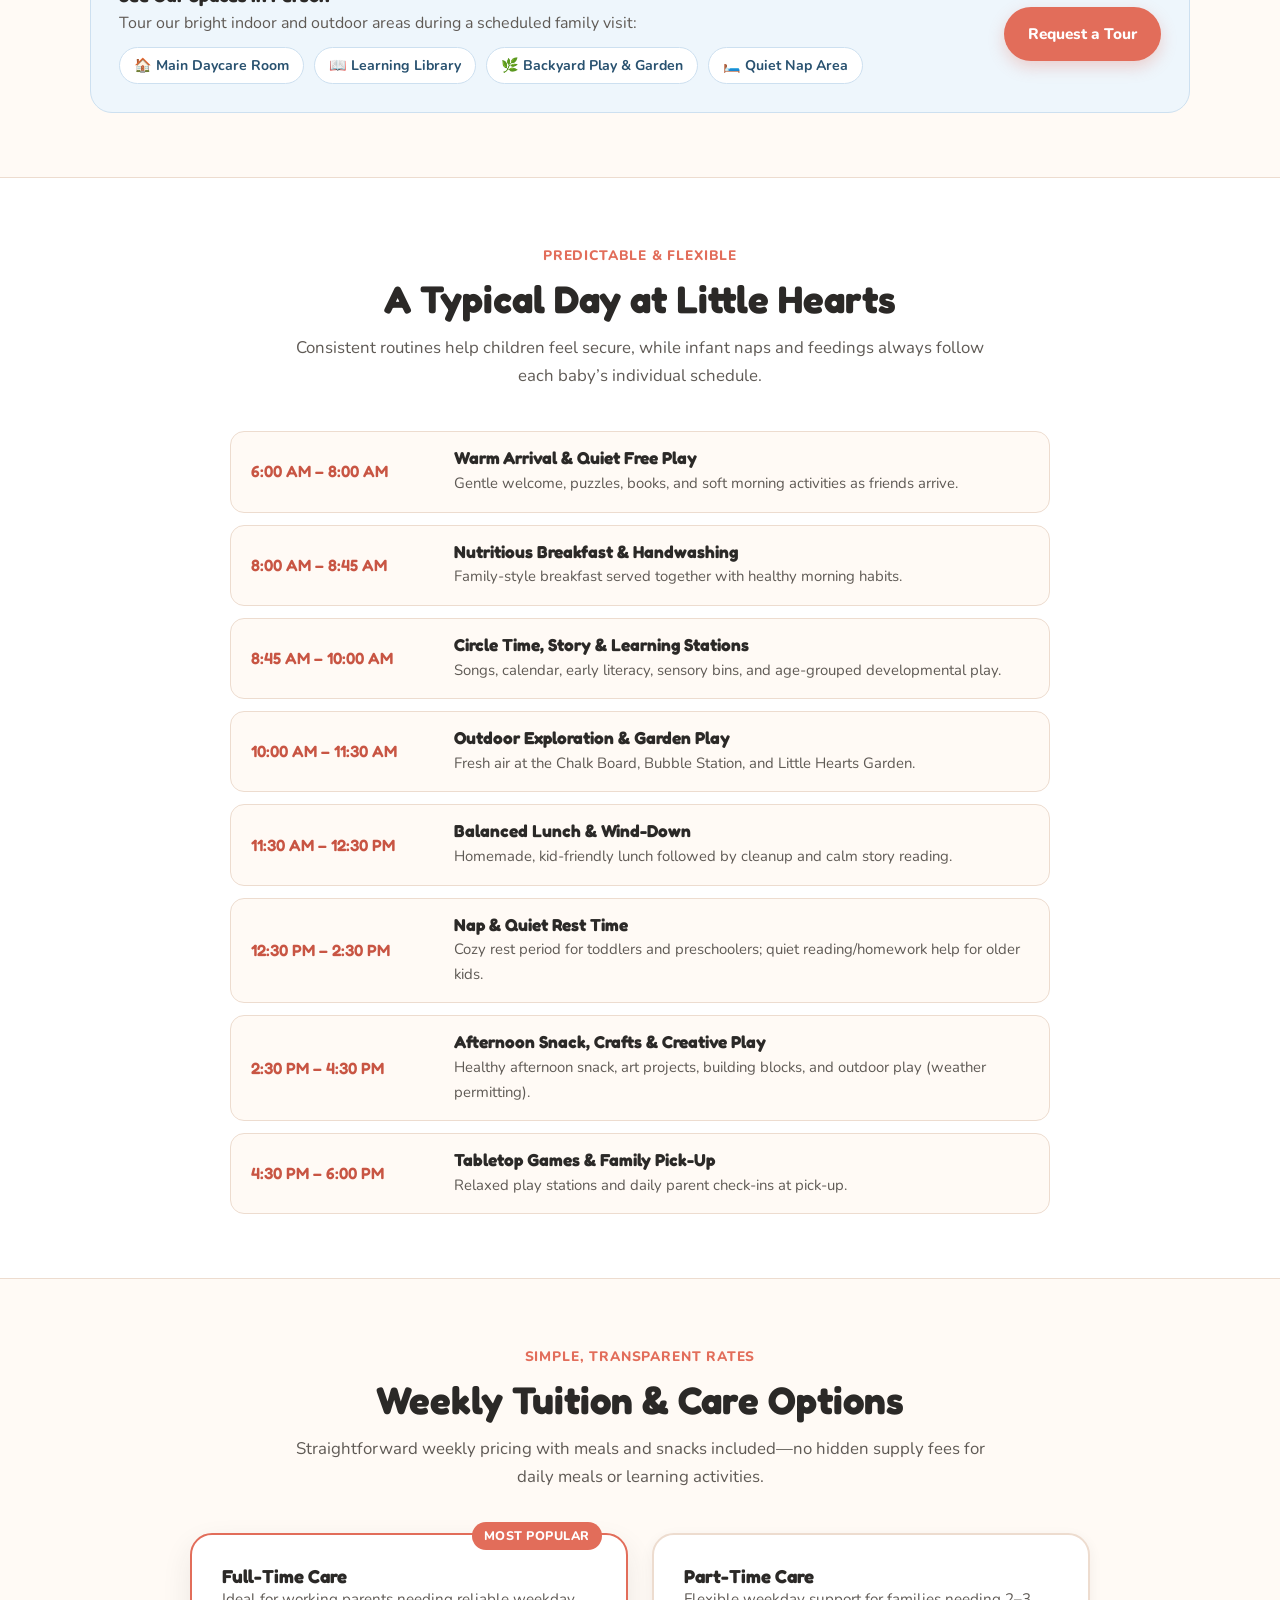
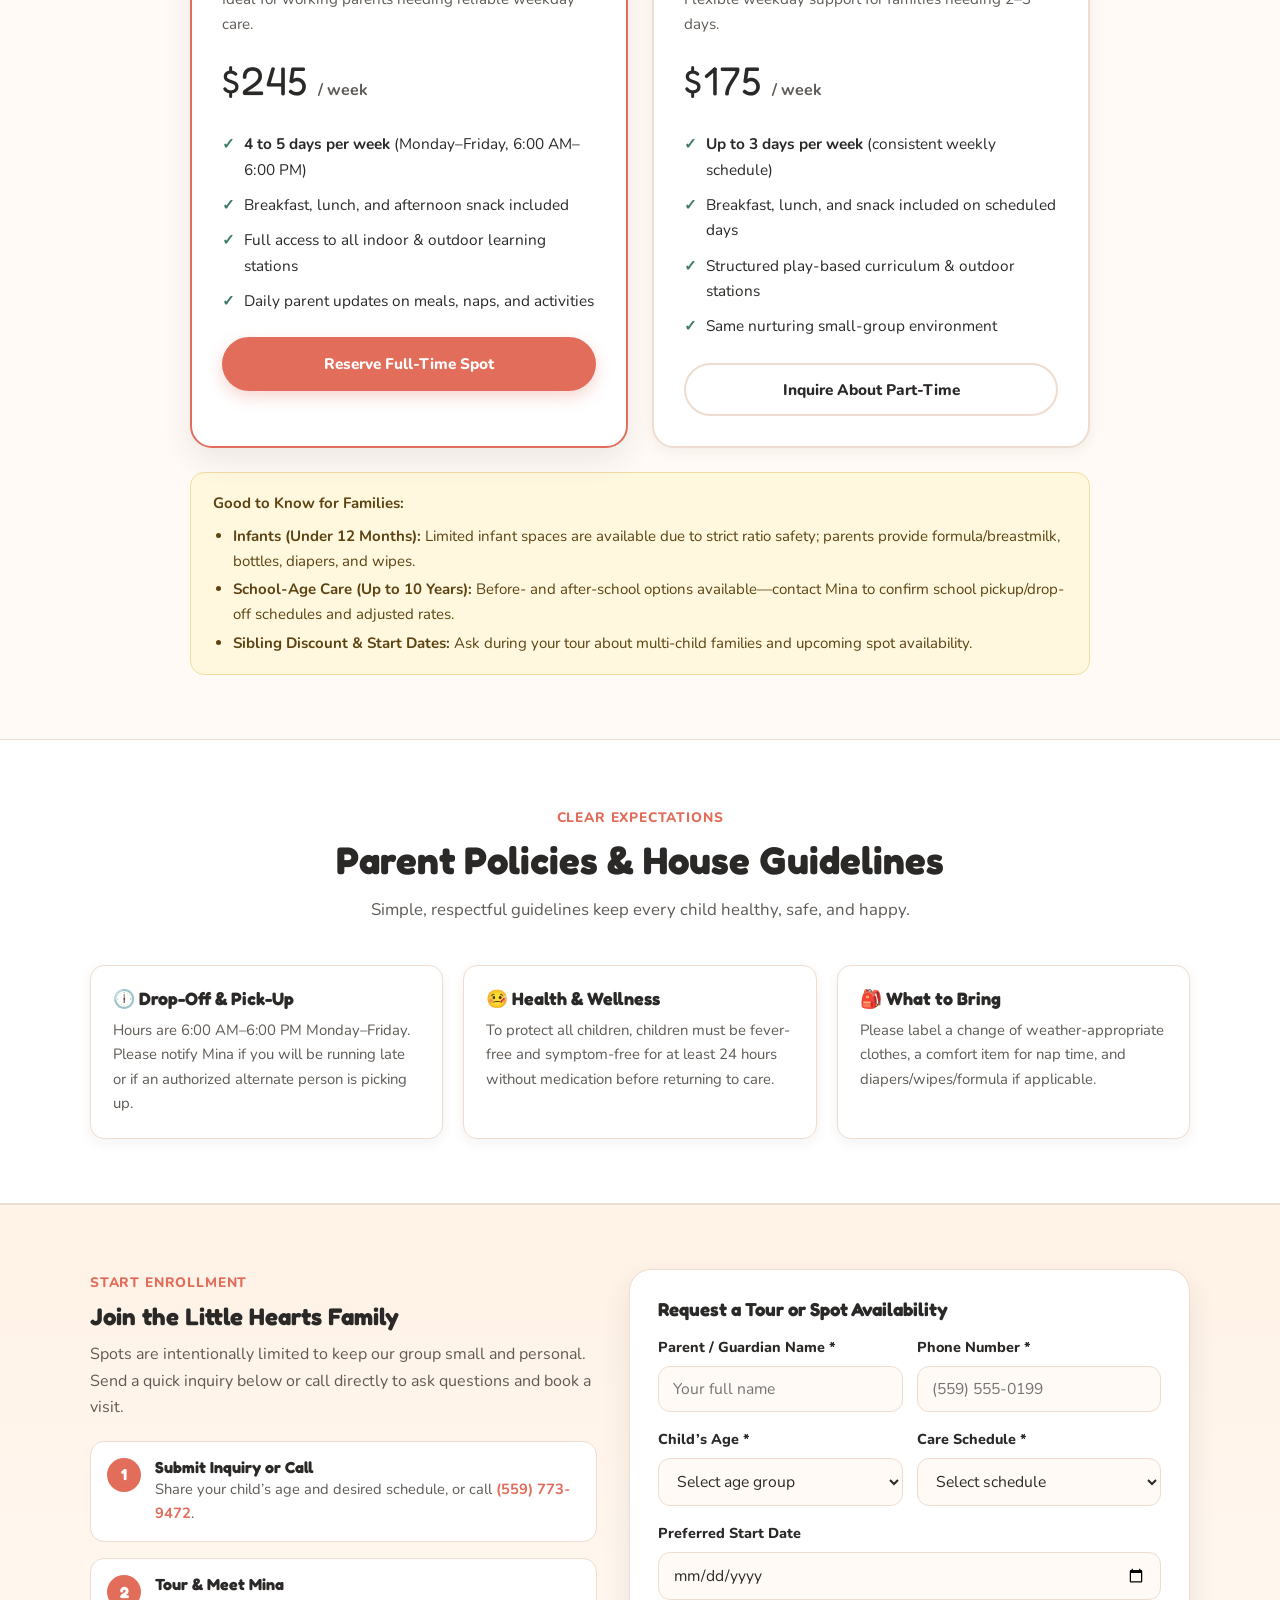
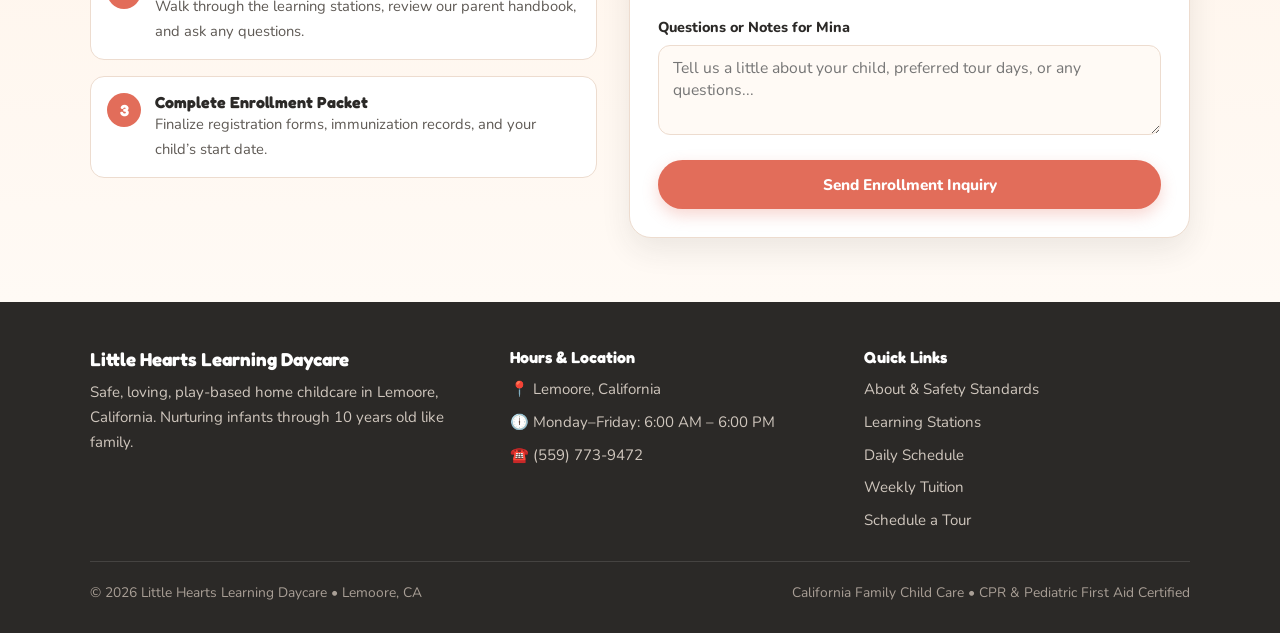
==== commit c41901a2: "Add files via upload" ====
--- a/index.html
+++ b/index.html
@@ -1,420 +1,1558 @@
 <!DOCTYPE html>
 <html lang="en">
 <head>
-<meta charset="UTF-8">
-<meta name="viewport" content="width=device-width, initial-scale=1.0">
-<title>Little Hearts Learning Daycare | Lemoore, CA</title>
-<meta name="description" content="Little Hearts Learning Daycare in Lemoore, California. Loving home daycare with meals, learning stations, outdoor play, and family-style care.">
-<style>
-:root {
-  --cream:#fff7ec;
-  --soft:#fffdf8;
-  --pink:#f48db0;
-  --pink-soft:#ffe7ef;
-  --purple:#6750b9;
-  --terra:#ca7658;
-  --terra-dark:#a85c41;
-  --teal:#77cdd2;
-  --sage:#7f916e;
-  --sage-soft:#e9f1df;
-  --yellow:#ffd66e;
-  --brown:#322824;
-  --muted:#6f635d;
-  --white:#fff;
-  --shadow:0 20px 60px rgba(50,40,36,.14);
-  --soft-shadow:0 10px 28px rgba(50,40,36,.09);
-}
-*{box-sizing:border-box}
-html{scroll-behavior:smooth}
-body{margin:0;background:var(--cream);color:var(--brown);font-family:Arial, Helvetica, sans-serif;overflow-x:hidden}
-a{color:inherit}
-img{max-width:100%}
-.topbar{background:linear-gradient(90deg,var(--pink),var(--purple),var(--teal));color:white;font-weight:900;font-size:14px}
-.topbar-inner{max-width:1240px;margin:auto;padding:9px 20px;display:flex;gap:14px;justify-content:space-between;flex-wrap:wrap}
-.header{position:sticky;top:0;z-index:50;background:rgba(255,253,248,.96);backdrop-filter:blur(12px);box-shadow:0 8px 30px rgba(50,40,36,.08)}
-.nav{max-width:1240px;margin:auto;padding:14px 20px;display:flex;align-items:center;justify-content:space-between;gap:18px}
-.brand{display:flex;align-items:center;gap:13px;text-decoration:none}
-.brand img{width:72px;height:72px;border-radius:50%;object-fit:cover;box-shadow:0 7px 22px rgba(0,0,0,.13)}
-.brand-title{font-weight:950;font-size:27px;line-height:1.02}
-.brand-title span{display:block;color:var(--pink);font-size:17px;margin-top:3px}
-.links a{text-decoration:none;font-weight:900;margin-left:13px;font-size:14px;color:var(--brown)}
-.links a:hover{color:var(--pink)}
-.links .pill{background:var(--pink);color:white;padding:12px 18px;border-radius:999px;box-shadow:0 10px 24px rgba(244,141,176,.32)}
-.hero{position:relative;min-height:720px;display:grid;align-items:center;overflow:hidden;background:
-linear-gradient(90deg,rgba(255,247,236,.96) 0%,rgba(255,247,236,.88) 48%,rgba(255,247,236,.18) 100%),
-url('[data-uri]') center/cover no-repeat}
-.hero:before{content:"";position:absolute;left:-120px;top:-120px;width:380px;height:380px;border-radius:50%;background:rgba(244,141,176,.22)}
-.hero:after{content:"";position:absolute;right:-120px;bottom:-120px;width:380px;height:380px;border-radius:50%;background:rgba(119,205,210,.24)}
-.hero-inner{max-width:1240px;margin:auto;padding:70px 20px;position:relative;z-index:1;width:100%}
-.hero-content{max-width:650px}
-.kicker{display:inline-flex;align-items:center;gap:8px;letter-spacing:3px;text-transform:uppercase;color:var(--purple);font-weight:950;font-size:13px;background:white;padding:11px 15px;border-radius:999px;box-shadow:var(--soft-shadow)}
-h1{font-family:Georgia,serif;font-weight:500;font-size:70px;line-height:.98;margin:24px 0 22px;letter-spacing:-1.2px}
-h1 em,h2 em{color:var(--pink);font-style:italic}
-.lead{font-size:21px;line-height:1.72;color:var(--muted)}
-.hero-actions{margin:28px 0}
-.btn{display:inline-flex;align-items:center;justify-content:center;gap:9px;text-decoration:none;background:var(--pink);color:white;border:0;padding:16px 24px;border-radius:999px;font-weight:950;box-shadow:0 14px 28px rgba(244,141,176,.32);margin:6px 9px 6px 0;transition:.2s}
-.btn:hover{transform:translateY(-2px)}
-.btn.purple{background:var(--purple);box-shadow:0 14px 28px rgba(103,80,185,.25)}
-.btn.sage{background:var(--sage);box-shadow:0 14px 28px rgba(127,145,110,.25)}
-.hero-mini{display:grid;grid-template-columns:repeat(2,1fr);gap:12px;margin-top:26px}
-.mini-pill{background:rgba(255,255,255,.88);border:1px solid rgba(255,255,255,.8);border-radius:20px;padding:14px 16px;font-weight:900;box-shadow:var(--soft-shadow)}
-.mini-pill:before{content:"♥";color:var(--pink);margin-right:8px}
-.quick{max-width:1240px;margin:-54px auto 0;position:relative;z-index:3;display:grid;grid-template-columns:repeat(4,1fr);gap:16px;padding:0 20px}
-.qcard{background:white;border-radius:30px;padding:24px;text-align:center;box-shadow:var(--shadow);border:1px solid #f0dfd2}
-.qicon{font-size:34px;margin-bottom:9px}
-.qcard b{display:block;font-size:21px;margin-bottom:8px}
-section{max-width:1240px;margin:auto;padding:78px 20px}
-.section-kicker{letter-spacing:4px;text-transform:uppercase;color:var(--pink);font-weight:950;font-size:13px;margin-bottom:12px}
-h2{font-family:Georgia,serif;font-size:52px;line-height:1.08;font-weight:500;margin:0 0 24px;letter-spacing:-.5px}
-p{font-size:18px;line-height:1.72;color:var(--muted)}
-.center{text-align:center;max-width:850px;margin-left:auto;margin-right:auto}
-.split{display:grid;grid-template-columns:1fr 430px;gap:44px;align-items:start}
-.panel,.station,.price,.gallery-card,.faq,.contact-card,.handbook,.testimonial{background:white;border:1px solid #f0dfd2;border-radius:34px;box-shadow:var(--shadow)}
-.panel{padding:36px}
-.quote{font-family:Georgia,serif;color:var(--terra);font-size:32px;line-height:1.34;font-style:italic;margin:0 0 22px}
-.mina-photo{width:100%;border-radius:36px;box-shadow:var(--shadow);display:block}
-.trust-grid{display:grid;grid-template-columns:repeat(2,1fr);gap:14px;margin-top:18px}
-.trust{background:white;border-radius:24px;padding:16px;display:flex;gap:12px;align-items:flex-start;box-shadow:var(--soft-shadow);border:1px solid #f0dfd2}
-.ico{min-width:50px;height:50px;border-radius:50%;display:grid;place-items:center;background:var(--pink-soft);font-size:24px}
-.trust b{display:block;font-size:18px;margin-bottom:4px}
-.value-band{background:linear-gradient(120deg,var(--purple),var(--pink),var(--terra));color:white;padding:58px 20px;position:relative;overflow:hidden}
-.value-band:before{content:"";position:absolute;width:360px;height:360px;border-radius:50%;background:rgba(255,255,255,.10);left:-130px;top:-130px}
-.value-inner{max-width:1050px;margin:auto;display:grid;grid-template-columns:repeat(5,1fr);gap:18px;position:relative;z-index:1}
-.value{text-align:center}
-.value .ico{margin:auto auto 12px;background:rgba(255,255,255,.18);color:white}
-.value b{color:white;font-size:19px}
-.value span{display:block;color:#fff1f4;font-size:15px;line-height:1.45;margin-top:6px}
-.station-grid{display:grid;grid-template-columns:repeat(3,1fr);gap:22px}
-.station{overflow:hidden;padding:15px;transition:.2s}
-.station:hover{transform:translateY(-5px)}
-.station img{width:100%;height:240px;object-fit:cover;border-radius:26px;display:block}
-.station h3,.price h3{color:var(--pink);font-size:24px;margin:16px 0 7px}
-.station p,.price p{margin-top:0}
-.gallery-strip{display:grid;grid-template-columns:1.2fr .8fr .8fr;gap:20px}
-.gallery-card{overflow:hidden}
-.gallery-card img{width:100%;height:285px;object-fit:cover;display:block}
-.gallery-card.featured img{height:590px}
-.gallery-card div{padding:18px 20px;font-size:20px;font-weight:950;color:var(--purple)}
-.price-grid,.faq-grid,.testimonial-grid{display:grid;grid-template-columns:repeat(3,1fr);gap:22px}
-.price{padding:26px}
-.big{font-family:Georgia,serif;font-size:40px;color:var(--brown);margin:8px 0 12px}
-.note{background:var(--soft);border-left:6px solid var(--pink);padding:18px;border-radius:18px;margin-top:16px;color:var(--muted);font-size:17px;line-height:1.55}
-.schedule{background:var(--soft);border:1px solid #ead9c4;border-radius:34px;padding:32px;box-shadow:var(--shadow)}
-.timeline{display:grid;gap:14px}
-.time{display:flex;gap:18px;background:white;padding:18px;border-radius:22px;box-shadow:var(--soft-shadow)}
-.time b{color:var(--pink);min-width:110px}
-.faq,.testimonial{padding:25px}
-.faq b,.testimonial b{font-size:20px;color:var(--brown)}
-.testimonial em{display:block;color:var(--muted);line-height:1.65;font-size:17px;margin-top:8px}
-.checklist{background:var(--soft);border:2px dashed #e4c9bc;border-radius:30px;padding:28px;margin-top:22px}
-.check{display:flex;gap:14px;align-items:flex-start;margin:16px 0;font-size:19px;line-height:1.45}
-.check:before{content:"✓";color:var(--sage);font-weight:950;border:2px solid var(--sage);border-radius:50%;width:25px;height:25px;display:grid;place-items:center;flex:0 0 25px;font-size:14px}
-.enroll{background:linear-gradient(135deg,var(--pink-soft),#fffaf2,var(--sage-soft));border-radius:40px;padding:42px;box-shadow:var(--shadow);border:1px solid #f0dfd2}
-.form-grid{display:grid;grid-template-columns:repeat(2,1fr);gap:14px;margin-top:22px}
-.fake-input{background:white;border:1px solid #e9d8ca;border-radius:18px;padding:16px;color:var(--muted);text-align:left}
-.fake-input.full{grid-column:1/-1;min-height:92px}
-.handbook,.contact-card{text-align:center;padding:40px}
-.contact-card{background:linear-gradient(135deg,#fffaf2,#eef5e7,#ffe7ef)}
-.footer{background:var(--brown);color:white;padding:38px 20px;text-align:center}
-.footer p{color:#eadfd3;margin:6px 0}
-.float-call{position:fixed;right:18px;bottom:18px;background:var(--pink);color:white;text-decoration:none;padding:15px 19px;border-radius:999px;font-weight:950;box-shadow:0 16px 34px rgba(0,0,0,.22);z-index:80}
-@media(max-width:940px){
-  .topbar-inner{justify-content:center;text-align:center}
-  .nav{display:block;text-align:center}
-  .brand{justify-content:center}
-  .links{margin-top:12px}
-  .links a{display:inline-block;margin:6px 8px}
-  .hero{min-height:auto}
-  .hero-grid,.split,.gallery-strip{grid-template-columns:1fr}
-  .quick,.station-grid,.price-grid,.faq-grid,.testimonial-grid,.trust-grid,.value-inner,.form-grid{grid-template-columns:1fr}
-  h1{font-size:44px}
-  h2{font-size:37px}
-  .hero-mini{grid-template-columns:1fr}
-  .gallery-card.featured img,.gallery-card img{height:auto}
-  .time{display:block}
-  .time b{display:block;margin-bottom:6px}
-}
-
-.rules-grid{display:grid;grid-template-columns:repeat(3,1fr);gap:22px}
-.rule-card{background:white;border:1px solid #f0dfd2;border-radius:34px;box-shadow:var(--shadow);padding:16px;overflow:hidden;transition:.2s}
-.rule-card:hover{transform:translateY(-4px)}
-.rule-card a{display:block;text-decoration:none}
-.rule-card img{width:100%;height:430px;object-fit:cover;object-position:top;border-radius:26px;display:block}
-.rule-card h3{color:var(--pink);font-size:24px;margin:16px 0 7px}
-.rule-card p{margin-top:0}
-@media(max-width:940px){.rules-grid{grid-template-columns:1fr}.rule-card img{height:auto}}
-
-</style>
+  <meta charset="UTF-8" />
+  <meta name="viewport" content="width=device-width, initial-scale=1.0" />
+  <title>Little Hearts Learning Daycare | Lemoore, CA</title>
+  <meta name="description" content="Little Hearts Learning Daycare in Lemoore, CA offers safe, loving, play-based home childcare for infants through 10 years old, Monday–Friday, 6:00 AM–6:00 PM." />
+  <link rel="preconnect" href="https://fonts.googleapis.com" />
+  <link rel="preconnect" href="https://fonts.gstatic.com" crossorigin />
+  <link href="https://fonts.googleapis.com/css2?family=Fredoka:wght@500;600;700&family=Nunito:wght@400;600;700;800&display=swap" rel="stylesheet" />
+  <style>
+    :root {
+      --bg: #fffaf5;
+      --surface: #ffffff;
+      --surface-soft: #fff2e6;
+      --surface-mint: #eef8f3;
+      --surface-sky: #eef6fc;
+      --surface-sun: #fff8df;
+      --primary: #e26d5a;
+      --primary-dark: #c85543;
+      --secondary: #3d7a68;
+      --accent: #f3b54a;
+      --text: #2b2927;
+      --text-muted: #5f5a55;
+      --border: #eddccf;
+      --shadow-sm: 0 4px 14px rgba(43, 41, 39, 0.06);
+      --shadow-md: 0 12px 30px rgba(43, 41, 39, 0.09);
+      --radius-lg: 22px;
+      --radius-md: 14px;
+      --radius-pill: 999px;
+      --container: 1140px;
+    }
+
+    * {
+      box-sizing: border-box;
+      margin: 0;
+      padding: 0;
+    }
+
+    html {
+      scroll-behavior: smooth;
+    }
+
+    body {
+      font-family: 'Nunito', -apple-system, BlinkMacSystemFont, sans-serif;
+      background-color: var(--bg);
+      color: var(--text);
+      line-height: 1.65;
+      -webkit-font-smoothing: antialiased;
+    }
+
+    h1, h2, h3, h4, .brand-title {
+      font-family: 'Fredoka', sans-serif;
+      line-height: 1.2;
+      color: var(--text);
+    }
+
+    a {
+      color: inherit;
+      text-decoration: none;
+    }
+
+    img {
+      max-width: 100%;
+      display: block;
+    }
+
+    .container {
+      width: 100%;
+      max-width: var(--container);
+      margin: 0 auto;
+      padding: 0 20px;
+    }
+
+    /* Top Info Bar */
+    .top-bar {
+      background: var(--secondary);
+      color: #ffffff;
+      font-size: 0.9rem;
+      font-weight: 700;
+      padding: 9px 0;
+    }
+
+    .top-bar-inner {
+      display: flex;
+      flex-wrap: wrap;
+      justify-content: space-between;
+      align-items: center;
+      gap: 8px 18px;
+    }
+
+    .top-bar-items {
+      display: flex;
+      flex-wrap: wrap;
+      align-items: center;
+      gap: 6px 18px;
+    }
+
+    .top-bar a {
+      color: #ffffff;
+      text-decoration: underline;
+      text-underline-offset: 3px;
+    }
+
+    /* Sticky Header & Streamlined Navigation */
+    header {
+      position: sticky;
+      top: 0;
+      z-index: 1000;
+      background: rgba(255, 250, 245, 0.96);
+      backdrop-filter: blur(10px);
+      border-bottom: 1px solid var(--border);
+    }
+
+    .nav-wrapper {
+      display: flex;
+      align-items: center;
+      justify-content: space-between;
+      min-height: 76px;
+      gap: 16px;
+    }
+
+    .brand {
+      display: flex;
+      align-items: center;
+      gap: 12px;
+      flex-shrink: 0;
+    }
+
+    .brand-badge {
+      width: 46px;
+      height: 46px;
+      border-radius: 14px;
+      background: linear-gradient(135deg, var(--primary), #f29479);
+      color: #fff;
+      display: grid;
+      place-items: center;
+      font-size: 1.45rem;
+      box-shadow: var(--shadow-sm);
+    }
+
+    .brand-title {
+      font-size: 1.25rem;
+      font-weight: 700;
+      display: block;
+    }
+
+    .brand-sub {
+      font-size: 0.8rem;
+      color: var(--text-muted);
+      font-weight: 700;
+      display: block;
+    }
+
+    .nav-links {
+      display: flex;
+      align-items: center;
+      gap: 22px;
+      list-style: none;
+    }
+
+    .nav-links a {
+      font-weight: 700;
+      font-size: 0.96rem;
+      color: var(--text);
+      padding: 6px 2px;
+      transition: color 0.2s ease;
+    }
+
+    .nav-links a:hover {
+      color: var(--primary);
+    }
+
+    .nav-actions {
+      display: flex;
+      align-items: center;
+      gap: 10px;
+      flex-shrink: 0;
+    }
+
+    .btn {
+      display: inline-flex;
+      align-items: center;
+      justify-content: center;
+      gap: 8px;
+      font-family: 'Nunito', sans-serif;
+      font-weight: 800;
+      font-size: 0.96rem;
+      padding: 12px 22px;
+      border-radius: var(--radius-pill);
+      border: 2px solid transparent;
+      cursor: pointer;
+      transition: transform 0.15s ease, background-color 0.2s ease, box-shadow 0.2s ease;
+    }
+
+    .btn:hover {
+      transform: translateY(-1px);
+    }
+
+    .btn-primary {
+      background: var(--primary);
+      color: #ffffff;
+      box-shadow: 0 6px 16px rgba(226, 109, 90, 0.28);
+    }
+
+    .btn-primary:hover {
+      background: var(--primary-dark);
+    }
+
+    .btn-outline {
+      background: #ffffff;
+      color: var(--text);
+      border-color: var(--border);
+    }
+
+    .btn-outline:hover {
+      border-color: var(--primary);
+      color: var(--primary);
+    }
+
+    .btn-sm {
+      padding: 9px 16px;
+      font-size: 0.9rem;
+    }
+
+    .menu-toggle {
+      display: none;
+      background: #ffffff;
+      border: 1.5px solid var(--border);
+      border-radius: 12px;
+      padding: 8px 12px;
+      font-size: 1.25rem;
+      cursor: pointer;
+      color: var(--text);
+    }
+
+    /* Hero Section */
+    .hero {
+      padding: 54px 0 42px;
+      background:
+        radial-gradient(circle at top right, #ffe5d4 0%, transparent 46%),
+        radial-gradient(circle at bottom left, #e2f2eb 0%, transparent 45%);
+    }
+
+    .hero-grid {
+      display: grid;
+      grid-template-columns: 1.15fr 0.85fr;
+      gap: 36px;
+      align-items: center;
+    }
+
+    .pill-badge {
+      display: inline-flex;
+      align-items: center;
+      gap: 8px;
+      background: var(--surface-sun);
+      border: 1px solid #f2dca0;
+      color: #7a5610;
+      font-weight: 800;
+      font-size: 0.88rem;
+      padding: 7px 15px;
+      border-radius: var(--radius-pill);
+      margin-bottom: 18px;
+    }
+
+    .hero h1 {
+      font-size: clamp(2.2rem, 4vw, 3.25rem);
+      margin-bottom: 16px;
+      color: var(--text);
+    }
+
+    .hero h1 span {
+      color: var(--primary);
+    }
+
+    .hero p.lead {
+      font-size: 1.12rem;
+      color: var(--text-muted);
+      margin-bottom: 24px;
+      max-width: 600px;
+    }
+
+    .hero-cta-group {
+      display: flex;
+      flex-wrap: wrap;
+      gap: 12px;
+      margin-bottom: 26px;
+    }
+
+    .hero-highlights {
+      display: flex;
+      flex-wrap: wrap;
+      gap: 10px 18px;
+      font-weight: 700;
+      font-size: 0.95rem;
+      color: var(--secondary);
+    }
+
+    .hero-highlights span {
+      display: inline-flex;
+      align-items: center;
+      gap: 6px;
+    }
+
+    .hero-card {
+      background: var(--surface);
+      border: 1px solid var(--border);
+      border-radius: var(--radius-lg);
+      padding: 28px;
+      box-shadow: var(--shadow-md);
+    }
+
+    .hero-card-header {
+      display: flex;
+      align-items: center;
+      justify-content: space-between;
+      margin-bottom: 18px;
+      padding-bottom: 14px;
+      border-bottom: 1px dashed var(--border);
+    }
+
+    .hero-card-header h2 {
+      font-size: 1.35rem;
+    }
+
+    .status-chip {
+      background: var(--surface-mint);
+      color: var(--secondary);
+      font-weight: 800;
+      font-size: 0.8rem;
+      padding: 5px 12px;
+      border-radius: var(--radius-pill);
+    }
+
+    .quick-facts {
+      display: grid;
+      grid-template-columns: 1fr 1fr;
+      gap: 14px;
+    }
+
+    .fact-box {
+      background: var(--bg);
+      border: 1px solid var(--border);
+      border-radius: var(--radius-md);
+      padding: 14px;
+    }
+
+    .fact-label {
+      font-size: 0.8rem;
+      text-transform: uppercase;
+      letter-spacing: 0.04em;
+      font-weight: 800;
+      color: var(--text-muted);
+      margin-bottom: 4px;
+    }
+
+    .fact-value {
+      font-family: 'Fredoka', sans-serif;
+      font-size: 1.15rem;
+      color: var(--text);
+    }
+
+    .fact-note {
+      font-size: 0.84rem;
+      color: var(--text-muted);
+      margin-top: 2px;
+    }
+
+    /* Section Base */
+    section {
+      padding: 64px 0;
+    }
+
+    .section-header {
+      text-align: center;
+      max-width: 720px;
+      margin: 0 auto 42px;
+    }
+
+    .eyebrow {
+      display: inline-block;
+      font-weight: 800;
+      font-size: 0.86rem;
+      text-transform: uppercase;
+      letter-spacing: 0.06em;
+      color: var(--primary);
+      margin-bottom: 8px;
+    }
+
+    .section-header h2 {
+      font-size: clamp(1.8rem, 3vw, 2.4rem);
+      margin-bottom: 12px;
+    }
+
+    .section-header p {
+      color: var(--text-muted);
+      font-size: 1.05rem;
+    }
+
+    /* Story & Trust Section */
+    .story-grid {
+      display: grid;
+      grid-template-columns: 1.1fr 0.9fr;
+      gap: 32px;
+      align-items: start;
+    }
+
+    .card {
+      background: var(--surface);
+      border: 1px solid var(--border);
+      border-radius: var(--radius-lg);
+      padding: 28px;
+      box-shadow: var(--shadow-sm);
+    }
+
+    .trust-banner {
+      background: var(--surface-mint);
+      border: 1px solid #cbe4d8;
+      border-radius: var(--radius-md);
+      padding: 18px 20px;
+      margin-top: 20px;
+    }
+
+    .trust-banner h3 {
+      font-size: 1.1rem;
+      color: var(--secondary);
+      margin-bottom: 6px;
+    }
+
+    .trust-list {
+      list-style: none;
+      display: grid;
+      gap: 10px;
+      margin-top: 14px;
+    }
+
+    .trust-list li {
+      display: flex;
+      align-items: flex-start;
+      gap: 10px;
+      font-weight: 600;
+    }
+
+    .check-icon {
+      color: var(--secondary);
+      font-weight: 900;
+      flex-shrink: 0;
+    }
+
+    .pillars-grid {
+      display: grid;
+      grid-template-columns: repeat(auto-fit, minmax(200px, 1fr));
+      gap: 16px;
+      margin-top: 32px;
+    }
+
+    .pillar-card {
+      background: var(--surface);
+      border: 1px solid var(--border);
+      border-radius: var(--radius-md);
+      padding: 20px;
+      text-align: center;
+      box-shadow: var(--shadow-sm);
+    }
+
+    .pillar-icon {
+      font-size: 1.8rem;
+      margin-bottom: 8px;
+    }
+
+    .pillar-card h3 {
+      font-size: 1.12rem;
+      margin-bottom: 6px;
+    }
+
+    .pillar-card p {
+      font-size: 0.92rem;
+      color: var(--text-muted);
+    }
+
+    /* Meet Mina */
+    .mina-section {
+      background: var(--surface-soft);
+      border-top: 1px solid var(--border);
+      border-bottom: 1px solid var(--border);
+    }
+
+    .mina-grid {
+      display: grid;
+      grid-template-columns: 1.15fr 0.85fr;
+      gap: 32px;
+      align-items: center;
+    }
+
+    .quote-box {
+      background: #ffffff;
+      border-left: 5px solid var(--primary);
+      border-radius: var(--radius-md);
+      padding: 18px 22px;
+      font-size: 1.12rem;
+      font-weight: 700;
+      font-style: italic;
+      margin-bottom: 18px;
+      box-shadow: var(--shadow-sm);
+    }
+
+    .mina-stats {
+      display: grid;
+      grid-template-columns: 1fr 1fr;
+      gap: 14px;
+    }
+
+    .stat-card {
+      background: #ffffff;
+      border: 1px solid var(--border);
+      border-radius: var(--radius-md);
+      padding: 18px;
+      box-shadow: var(--shadow-sm);
+    }
+
+    .stat-card .icon {
+      font-size: 1.5rem;
+      margin-bottom: 6px;
+    }
+
+    .stat-card h4 {
+      font-size: 1.08rem;
+      margin-bottom: 4px;
+    }
+
+    .stat-card p {
+      font-size: 0.9rem;
+      color: var(--text-muted);
+    }
+
+    /* Stations & Photo Tour */
+    .stations-grid {
+      display: grid;
+      grid-template-columns: repeat(3, 1fr);
+      gap: 20px;
+    }
+
+    .station-card {
+      background: var(--surface);
+      border: 1px solid var(--border);
+      border-radius: var(--radius-lg);
+      padding: 24px;
+      box-shadow: var(--shadow-sm);
+      transition: transform 0.2s ease, box-shadow 0.2s ease;
+    }
+
+    .station-card:hover {
+      transform: translateY(-3px);
+      box-shadow: var(--shadow-md);
+    }
+
+    .station-icon {
+      width: 48px;
+      height: 48px;
+      border-radius: 14px;
+      background: var(--surface-soft);
+      display: grid;
+      place-items: center;
+      font-size: 1.5rem;
+      margin-bottom: 14px;
+    }
+
+    .station-card h3 {
+      font-size: 1.2rem;
+      margin-bottom: 8px;
+    }
+
+    .station-card p {
+      color: var(--text-muted);
+      font-size: 0.95rem;
+    }
+
+    .tour-banner {
+      margin-top: 32px;
+      background: var(--surface-sky);
+      border: 1px solid #cde0f0;
+      border-radius: var(--radius-lg);
+      padding: 28px;
+      display: flex;
+      flex-wrap: wrap;
+      align-items: center;
+      justify-content: space-between;
+      gap: 20px;
+    }
+
+    .tour-spaces {
+      display: flex;
+      flex-wrap: wrap;
+      gap: 10px;
+      margin-top: 10px;
+    }
+
+    .space-tag {
+      background: #ffffff;
+      border: 1px solid #cde0f0;
+      border-radius: var(--radius-pill);
+      padding: 6px 14px;
+      font-size: 0.88rem;
+      font-weight: 700;
+      color: #295270;
+    }
+
+    /* Daily Schedule */
+    .schedule-section {
+      background: #ffffff;
+      border-top: 1px solid var(--border);
+      border-bottom: 1px solid var(--border);
+    }
+
+    .schedule-list {
+      max-width: 820px;
+      margin: 0 auto;
+      display: grid;
+      gap: 12px;
+    }
+
+    .schedule-row {
+      display: grid;
+      grid-template-columns: 185px 1fr;
+      gap: 18px;
+      align-items: center;
+      background: var(--bg);
+      border: 1px solid var(--border);
+      border-radius: var(--radius-md);
+      padding: 16px 20px;
+    }
+
+    .schedule-time {
+      font-family: 'Fredoka', sans-serif;
+      font-weight: 600;
+      color: var(--primary-dark);
+      font-size: 1.02rem;
+    }
+
+    .schedule-detail h4 {
+      font-size: 1.08rem;
+      margin-bottom: 2px;
+    }
+
+    .schedule-detail p {
+      font-size: 0.93rem;
+      color: var(--text-muted);
+    }
+
+    /* Tuition & Pricing */
+    .pricing-grid {
+      display: grid;
+      grid-template-columns: repeat(2, 1fr);
+      gap: 24px;
+      max-width: 900px;
+      margin: 0 auto;
+    }
+
+    .price-card {
+      background: var(--surface);
+      border: 2px solid var(--border);
+      border-radius: var(--radius-lg);
+      padding: 30px;
+      box-shadow: var(--shadow-sm);
+      position: relative;
+    }
+
+    .price-card.featured {
+      border-color: var(--primary);
+      box-shadow: var(--shadow-md);
+    }
+
+    .popular-tag {
+      position: absolute;
+      top: -13px;
+      right: 24px;
+      background: var(--primary);
+      color: #ffffff;
+      font-size: 0.78rem;
+      font-weight: 800;
+      padding: 4px 12px;
+      border-radius: var(--radius-pill);
+      text-transform: uppercase;
+      letter-spacing: 0.04em;
+    }
+
+    .price-amount {
+      font-family: 'Fredoka', sans-serif;
+      font-size: 2.5rem;
+      color: var(--text);
+      margin: 10px 0 4px;
+    }
+
+    .price-amount span {
+      font-size: 1rem;
+      font-family: 'Nunito', sans-serif;
+      font-weight: 700;
+      color: var(--text-muted);
+    }
+
+    .price-features {
+      list-style: none;
+      margin: 18px 0 24px;
+      display: grid;
+      gap: 10px;
+    }
+
+    .price-features li {
+      display: flex;
+      align-items: flex-start;
+      gap: 9px;
+      font-size: 0.96rem;
+    }
+
+    .pricing-notes {
+      max-width: 900px;
+      margin: 24px auto 0;
+      background: var(--surface-sun);
+      border: 1px solid #f2dca0;
+      border-radius: var(--radius-md);
+      padding: 18px 22px;
+      font-size: 0.94rem;
+      color: #5c4310;
+    }
+
+    /* Parent Policies & Rules */
+    .rules-grid {
+      display: grid;
+      grid-template-columns: repeat(3, 1fr);
+      gap: 20px;
+    }
+
+    .rule-card {
+      background: var(--surface);
+      border: 1px solid var(--border);
+      border-radius: var(--radius-md);
+      padding: 22px;
+      box-shadow: var(--shadow-sm);
+    }
+
+    .rule-card h3 {
+      font-size: 1.12rem;
+      margin-bottom: 8px;
+      display: flex;
+      align-items: center;
+      gap: 8px;
+    }
+
+    .rule-card p {
+      font-size: 0.93rem;
+      color: var(--text-muted);
+    }
+
+    /* Enrollment Section */
+    .enroll-section {
+      background: linear-gradient(180deg, var(--surface-soft) 0%, var(--bg) 100%);
+      border-top: 1px solid var(--border);
+    }
+
+    .enroll-grid {
+      display: grid;
+      grid-template-columns: 0.95fr 1.05fr;
+      gap: 32px;
+      align-items: start;
+    }
+
+    .steps-list {
+      display: grid;
+      gap: 16px;
+      margin-top: 20px;
+    }
+
+    .step-item {
+      display: flex;
+      gap: 14px;
+      align-items: flex-start;
+      background: #ffffff;
+      border: 1px solid var(--border);
+      border-radius: var(--radius-md);
+      padding: 16px;
+    }
+
+    .step-num {
+      width: 34px;
+      height: 34px;
+      border-radius: 50%;
+      background: var(--primary);
+      color: #ffffff;
+      font-family: 'Fredoka', sans-serif;
+      font-weight: 700;
+      display: grid;
+      place-items: center;
+      flex-shrink: 0;
+    }
+
+    form.enroll-form {
+      background: #ffffff;
+      border: 1px solid var(--border);
+      border-radius: var(--radius-lg);
+      padding: 28px;
+      box-shadow: var(--shadow-md);
+      display: grid;
+      gap: 16px;
+    }
+
+    .form-row {
+      display: grid;
+      grid-template-columns: 1fr 1fr;
+      gap: 14px;
+    }
+
+    label {
+      display: block;
+      font-weight: 800;
+      font-size: 0.9rem;
+      margin-bottom: 6px;
+    }
+
+    input, select, textarea {
+      width: 100%;
+      font-family: 'Nunito', sans-serif;
+      font-size: 0.98rem;
+      padding: 11px 14px;
+      border: 1.5px solid var(--border);
+      border-radius: 12px;
+      background: var(--bg);
+      color: var(--text);
+      transition: border-color 0.2s ease;
+    }
+
+    input:focus, select:focus, textarea:focus {
+      outline: none;
+      border-color: var(--primary);
+      background: #ffffff;
+    }
+
+    .form-feedback {
+      display: none;
+      background: var(--surface-mint);
+      border: 1px solid #cbe4d8;
+      color: var(--secondary);
+      font-weight: 700;
+      padding: 14px 16px;
+      border-radius: 12px;
+      font-size: 0.95rem;
+    }
+
+    /* Footer */
+    footer {
+      background: #2b2927;
+      color: #ede6df;
+      padding: 46px 0 28px;
+    }
+
+    .footer-grid {
+      display: grid;
+      grid-template-columns: 1.2fr 1fr 1fr;
+      gap: 28px;
+      padding-bottom: 28px;
+      border-bottom: 1px solid rgba(255, 255, 255, 0.12);
+    }
+
+    footer h3, footer h4 {
+      color: #ffffff;
+      margin-bottom: 10px;
+    }
+
+    footer p, footer li {
+      font-size: 0.94rem;
+      color: #cfc6bd;
+    }
+
+    footer ul {
+      list-style: none;
+      display: grid;
+      gap: 8px;
+    }
+
+    footer a:hover {
+      color: #ffffff;
+      text-decoration: underline;
+    }
+
+    .footer-bottom {
+      padding-top: 20px;
+      display: flex;
+      flex-wrap: wrap;
+      justify-content: space-between;
+      gap: 10px;
+      font-size: 0.86rem;
+      color: #a99f96;
+    }
+
+    /* Responsive Breakpoints */
+    @media (max-width: 960px) {
+      .hero-grid,
+      .story-grid,
+      .mina-grid,
+      .enroll-grid {
+        grid-template-columns: 1fr;
+      }
+
+      .stations-grid,
+      .rules-grid {
+        grid-template-columns: repeat(2, 1fr);
+      }
+
+      .footer-grid {
+        grid-template-columns: 1fr;
+      }
+    }
+
+    @media (max-width: 760px) {
+      .nav-links,
+      .nav-actions .btn-outline {
+        display: none;
+      }
+
+      .nav-links.open {
+        display: flex;
+        flex-direction: column;
+        position: absolute;
+        top: 76px;
+        left: 0;
+        right: 0;
+        background: #fffaf5;
+        border-bottom: 1px solid var(--border);
+        padding: 18px 24px;
+        gap: 14px;
+        box-shadow: var(--shadow-md);
+      }
+
+      .menu-toggle {
+        display: inline-flex;
+        align-items: center;
+        justify-content: center;
+      }
+
+      .stations-grid,
+      .pricing-grid,
+      .rules-grid,
+      .form-row,
+      .quick-facts,
+      .mina-stats {
+        grid-template-columns: 1fr;
+      }
+
+      .schedule-row {
+        grid-template-columns: 1fr;
+        gap: 6px;
+      }
+    }
+  </style>
 </head>
 <body>
-<div class="topbar"><div class="topbar-inner"><div>📍 Lemoore, California</div><div>🕕 Monday–Friday • 6:00 AM–6:00 PM</div><div>☎️ (559) 773-9472</div></div></div>
-<header class="header">
-  <div class="nav">
-    <a class="brand" href="#home"><img src="[data-uri]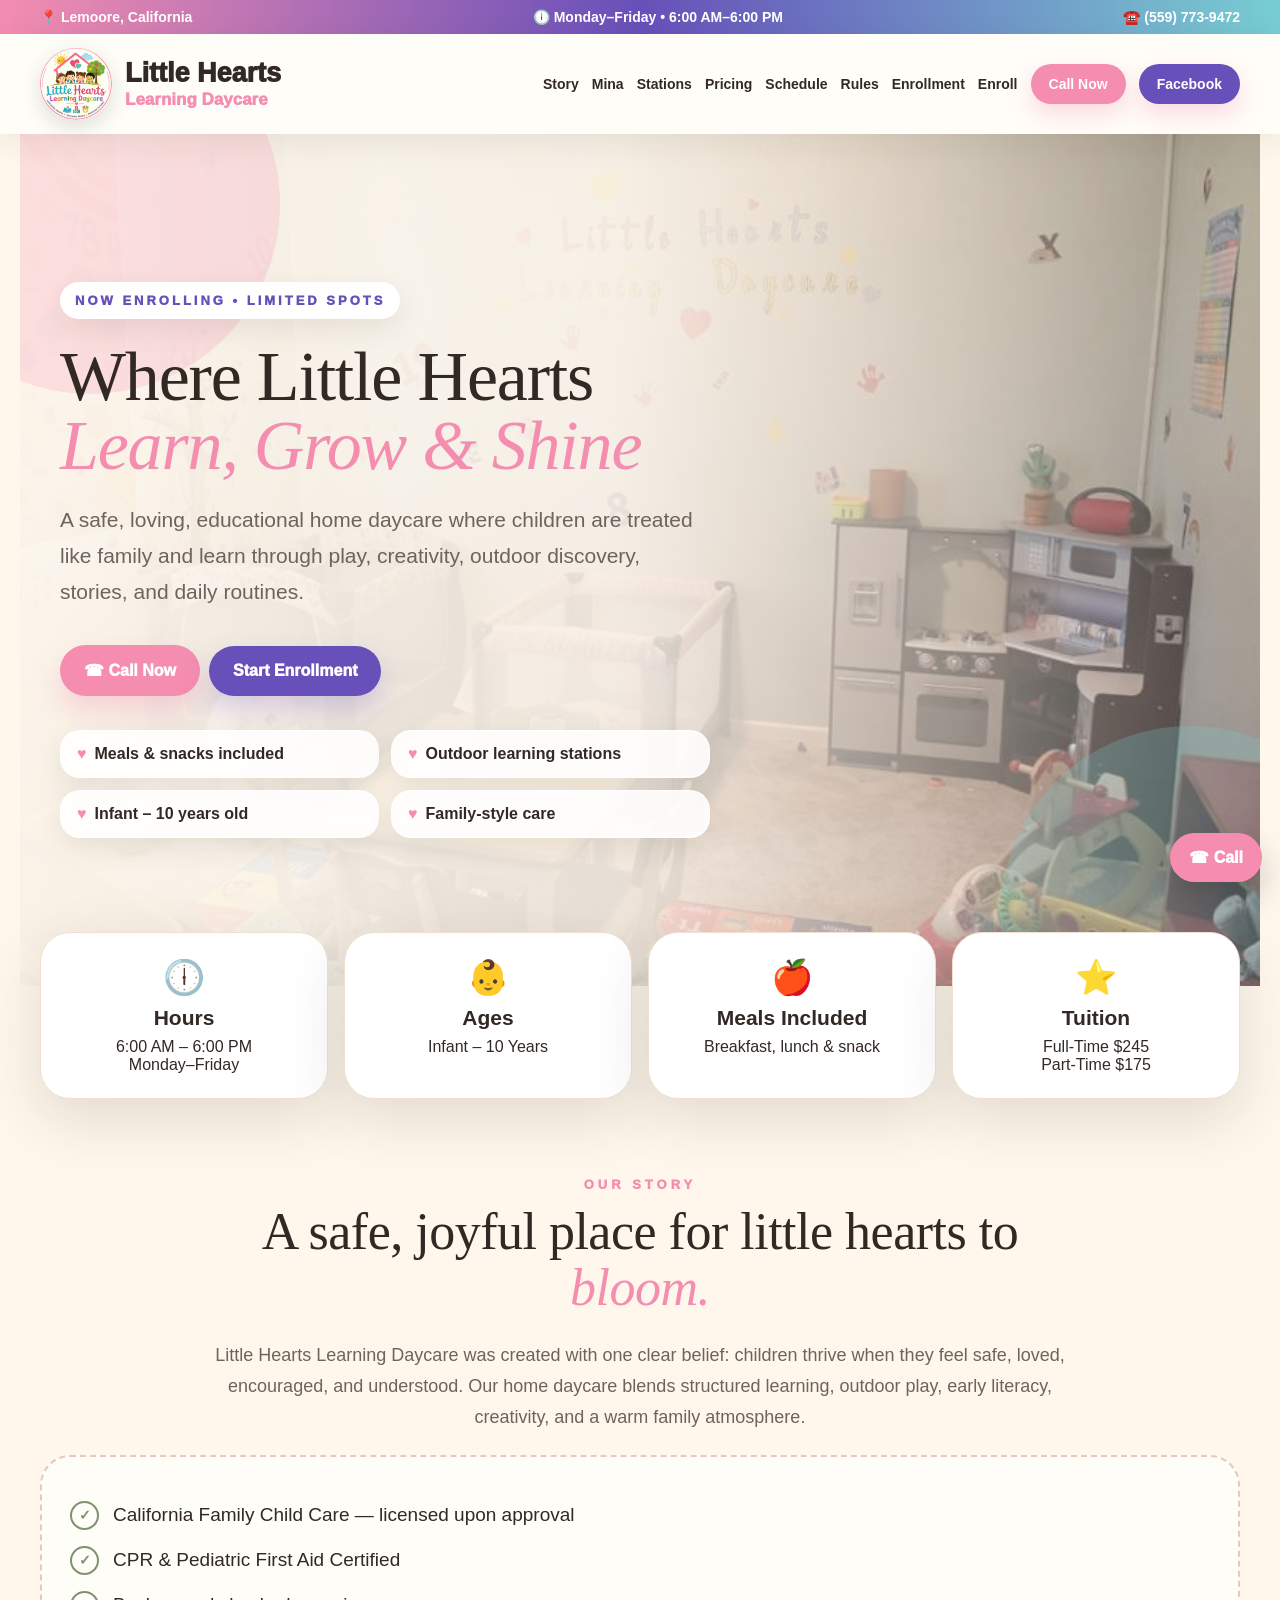
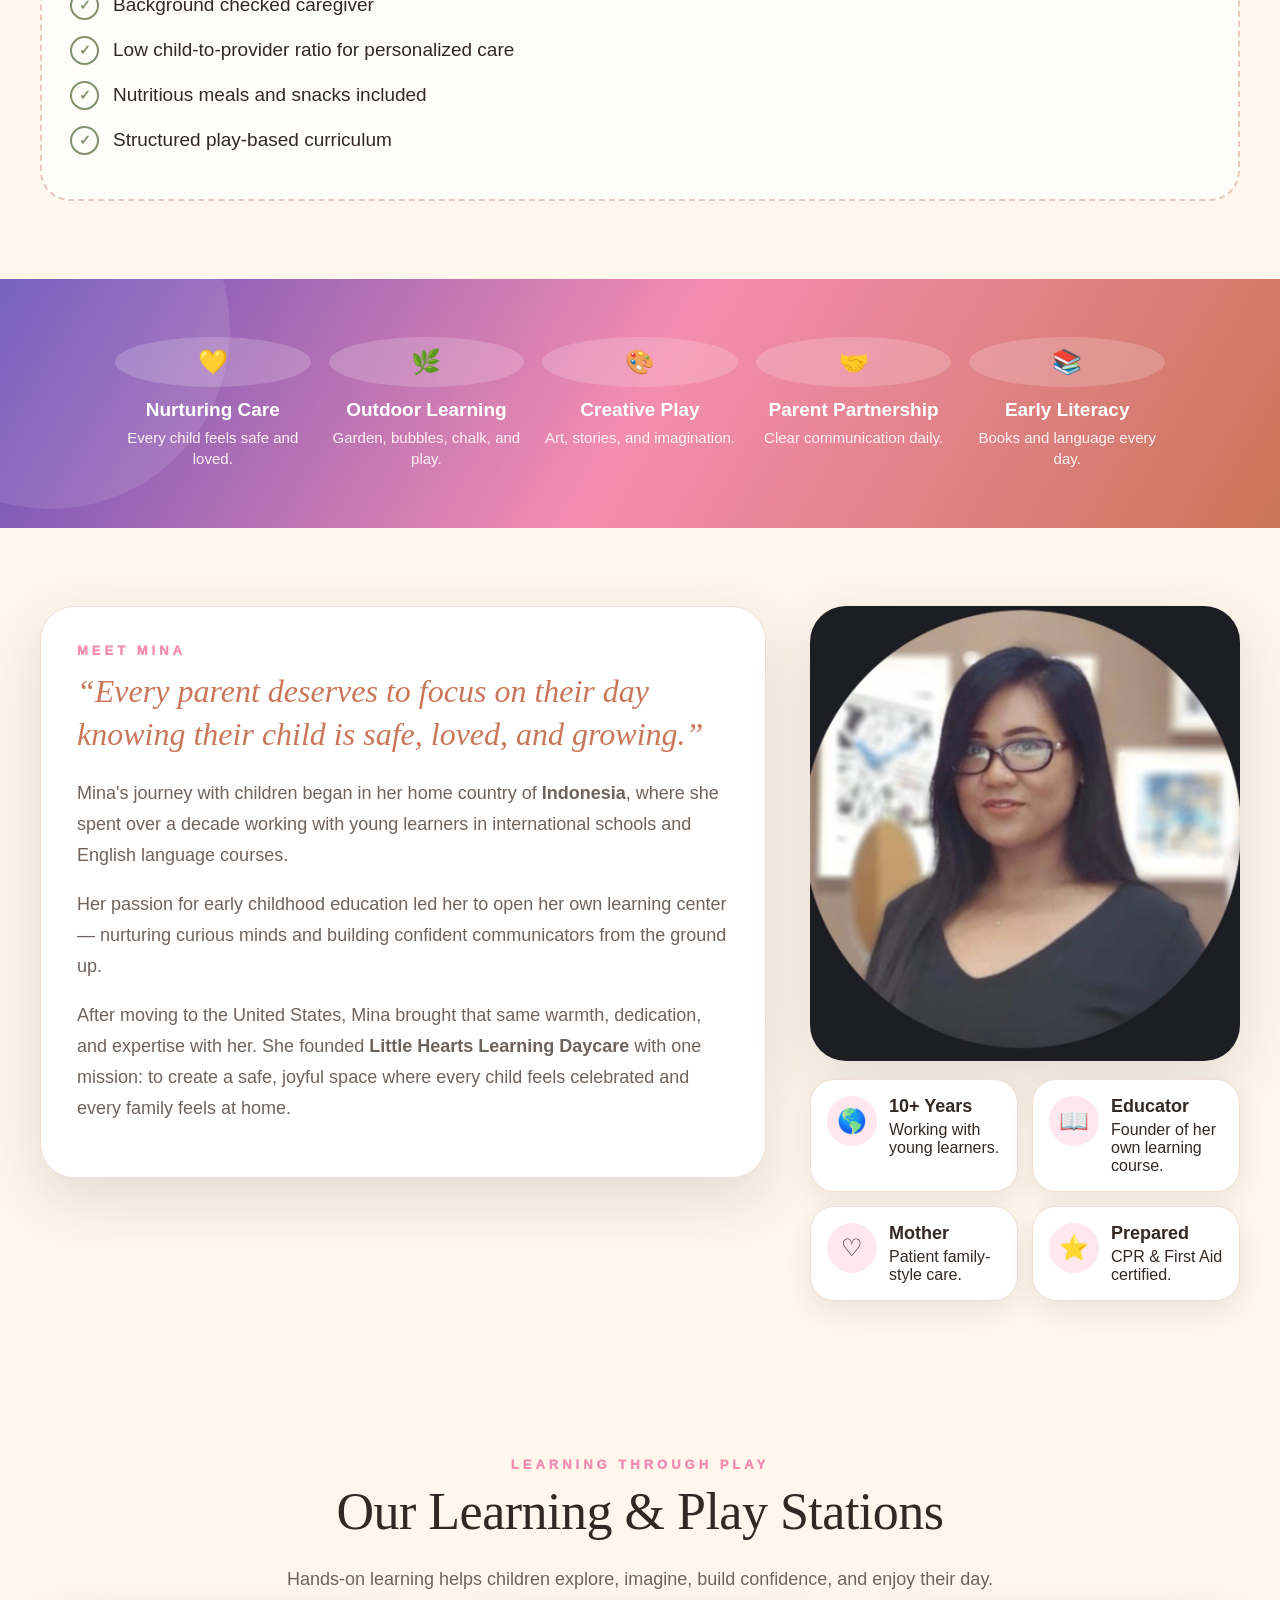
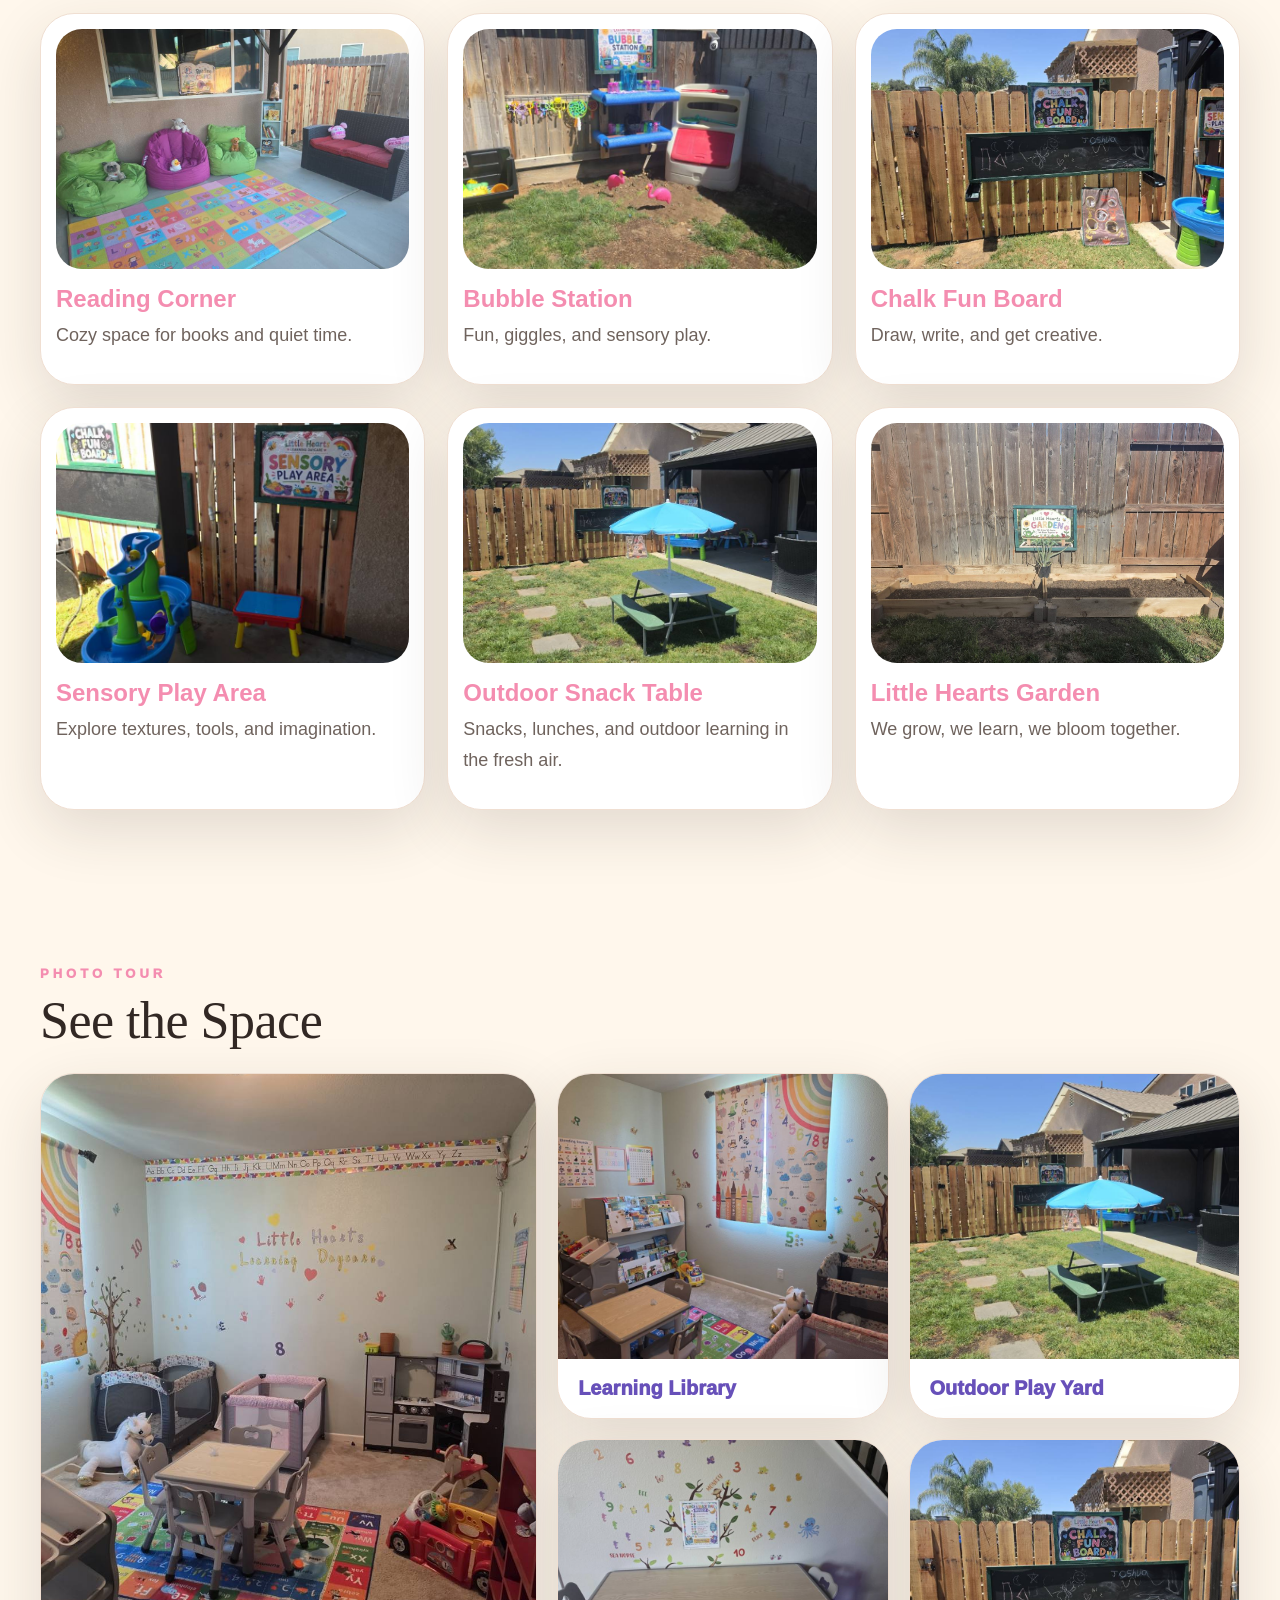
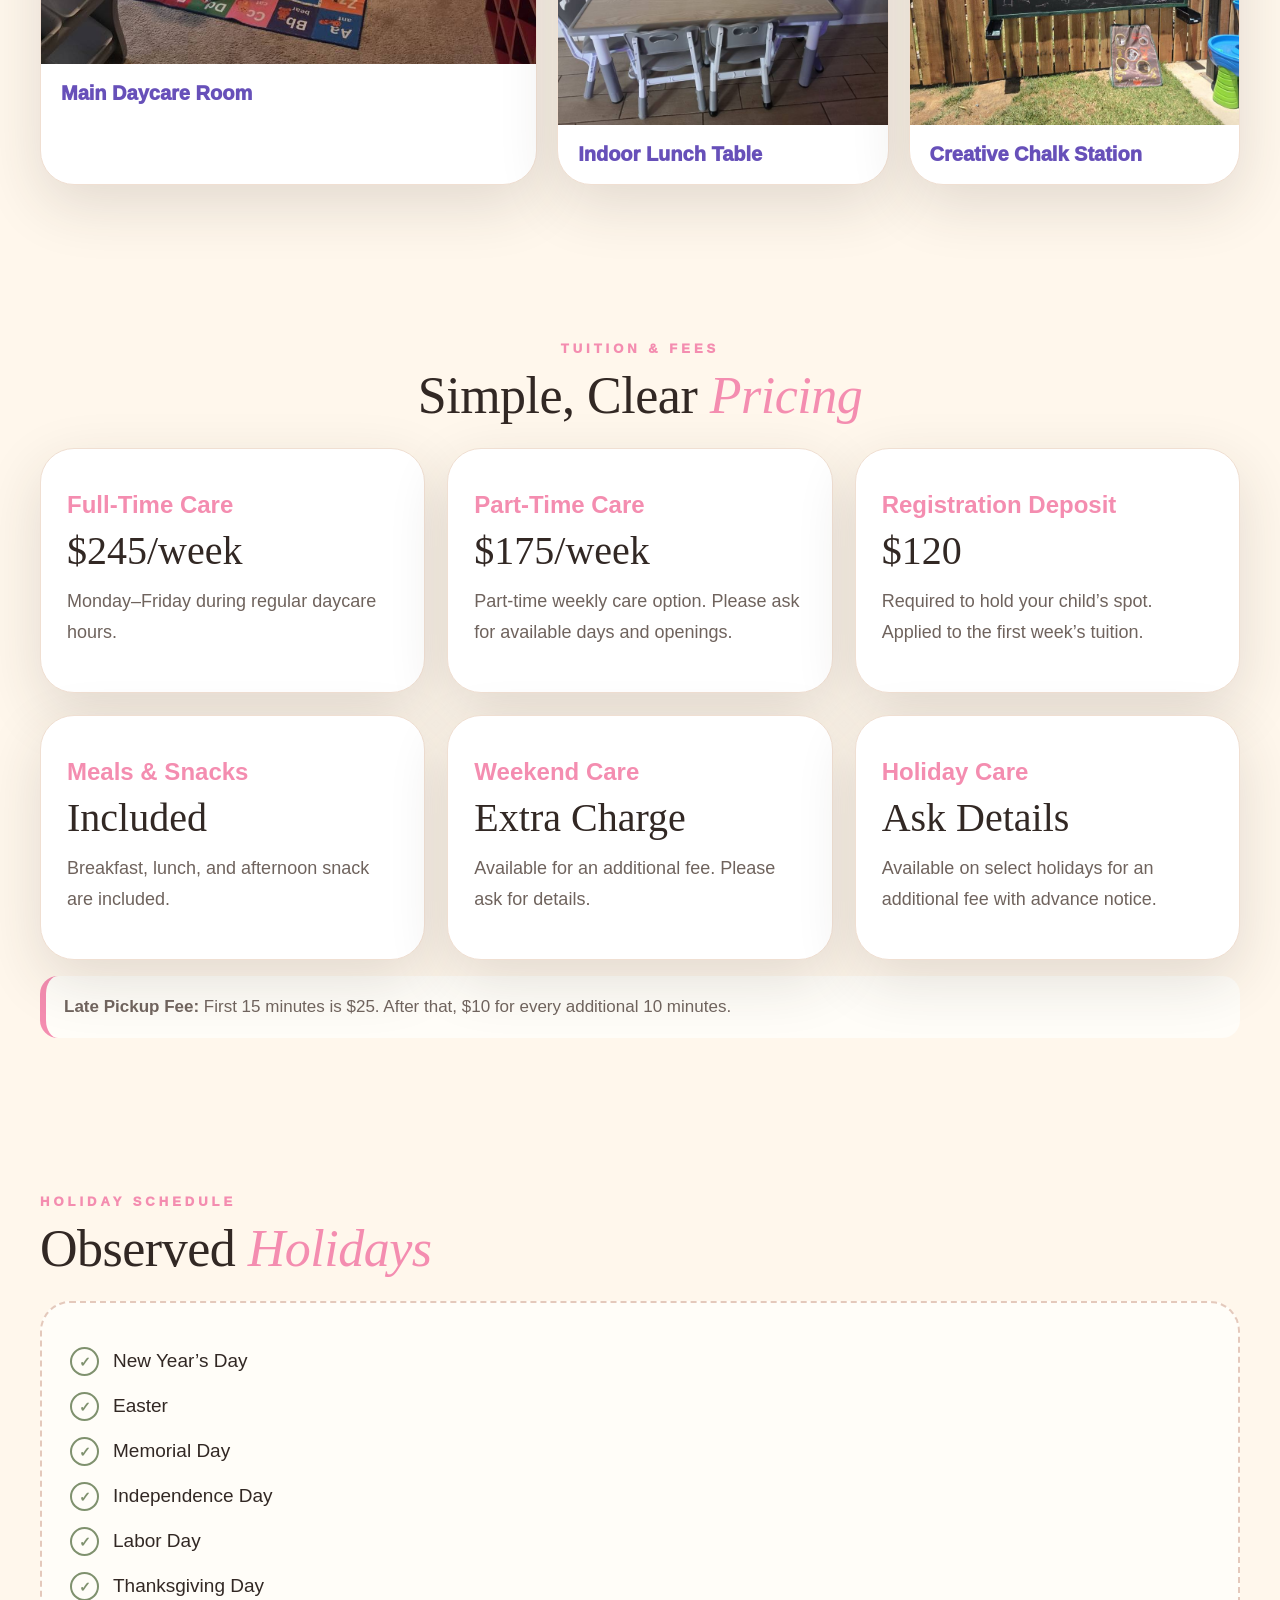
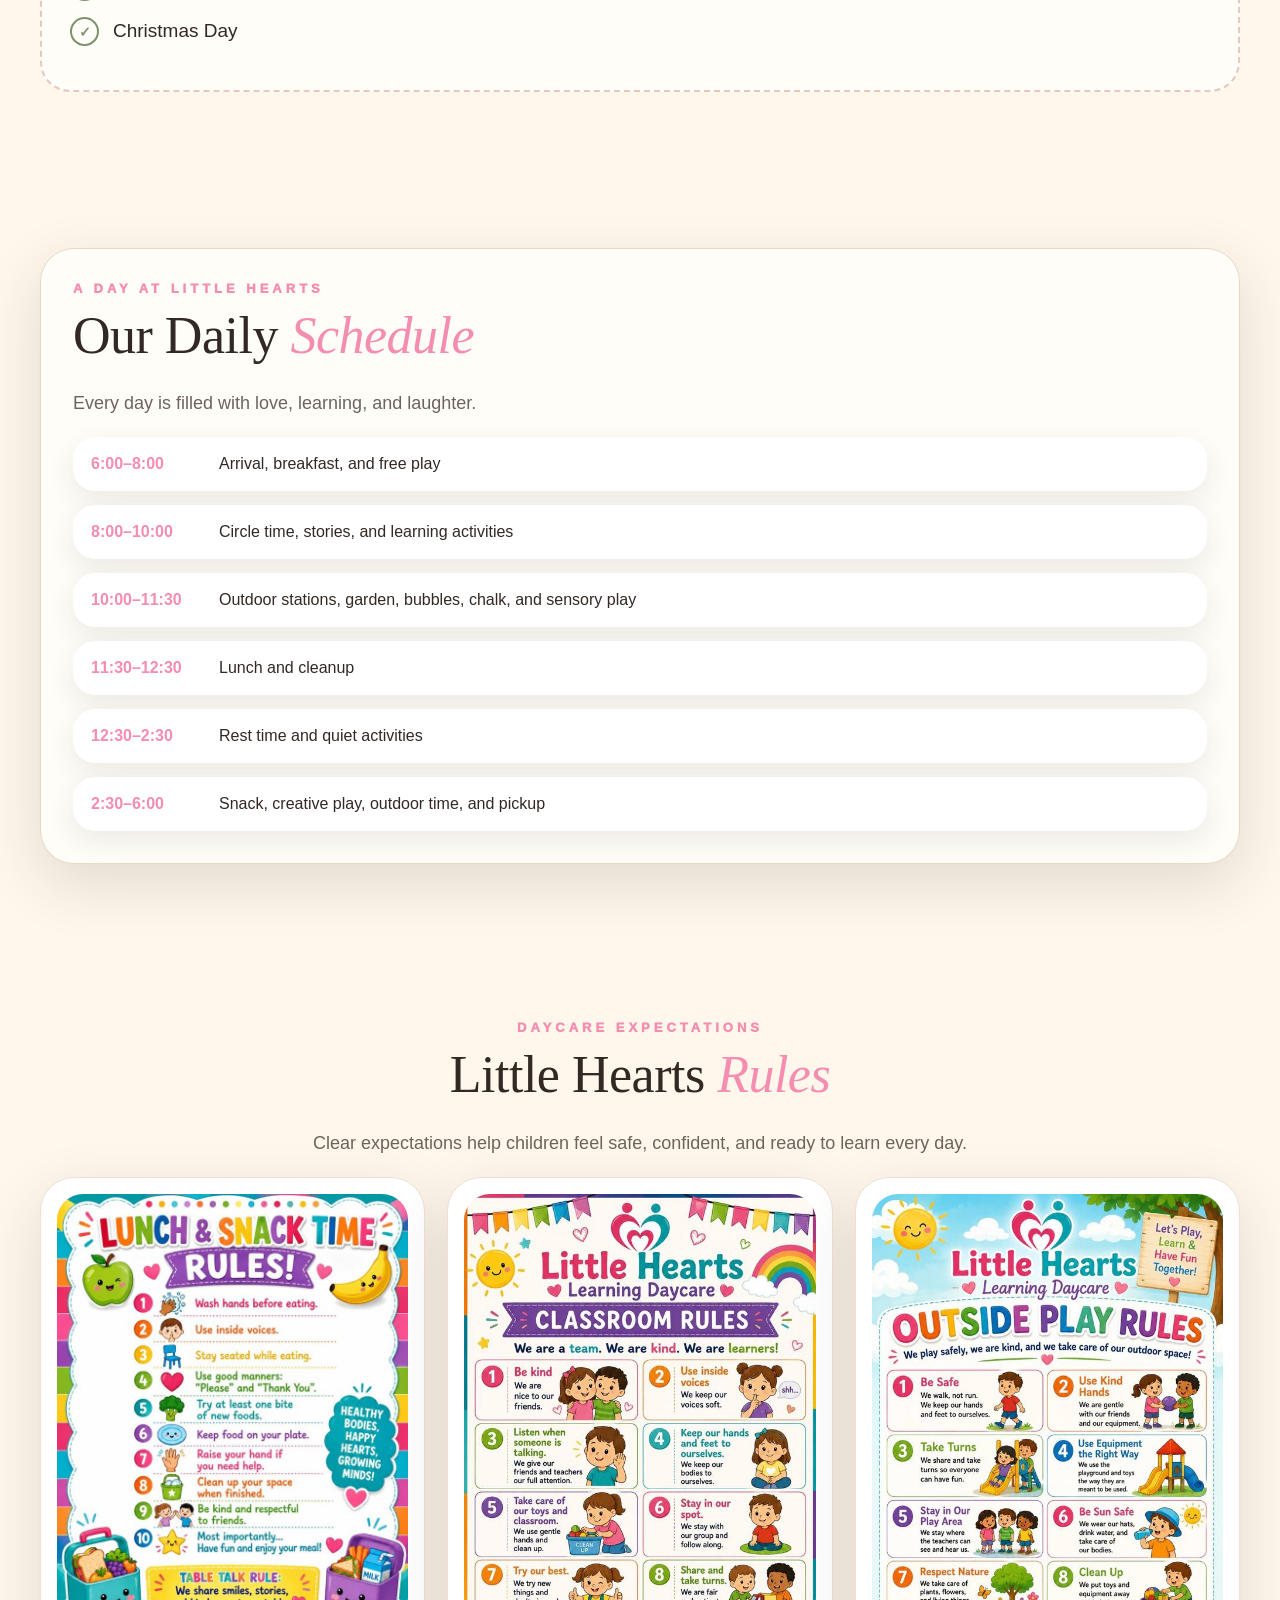
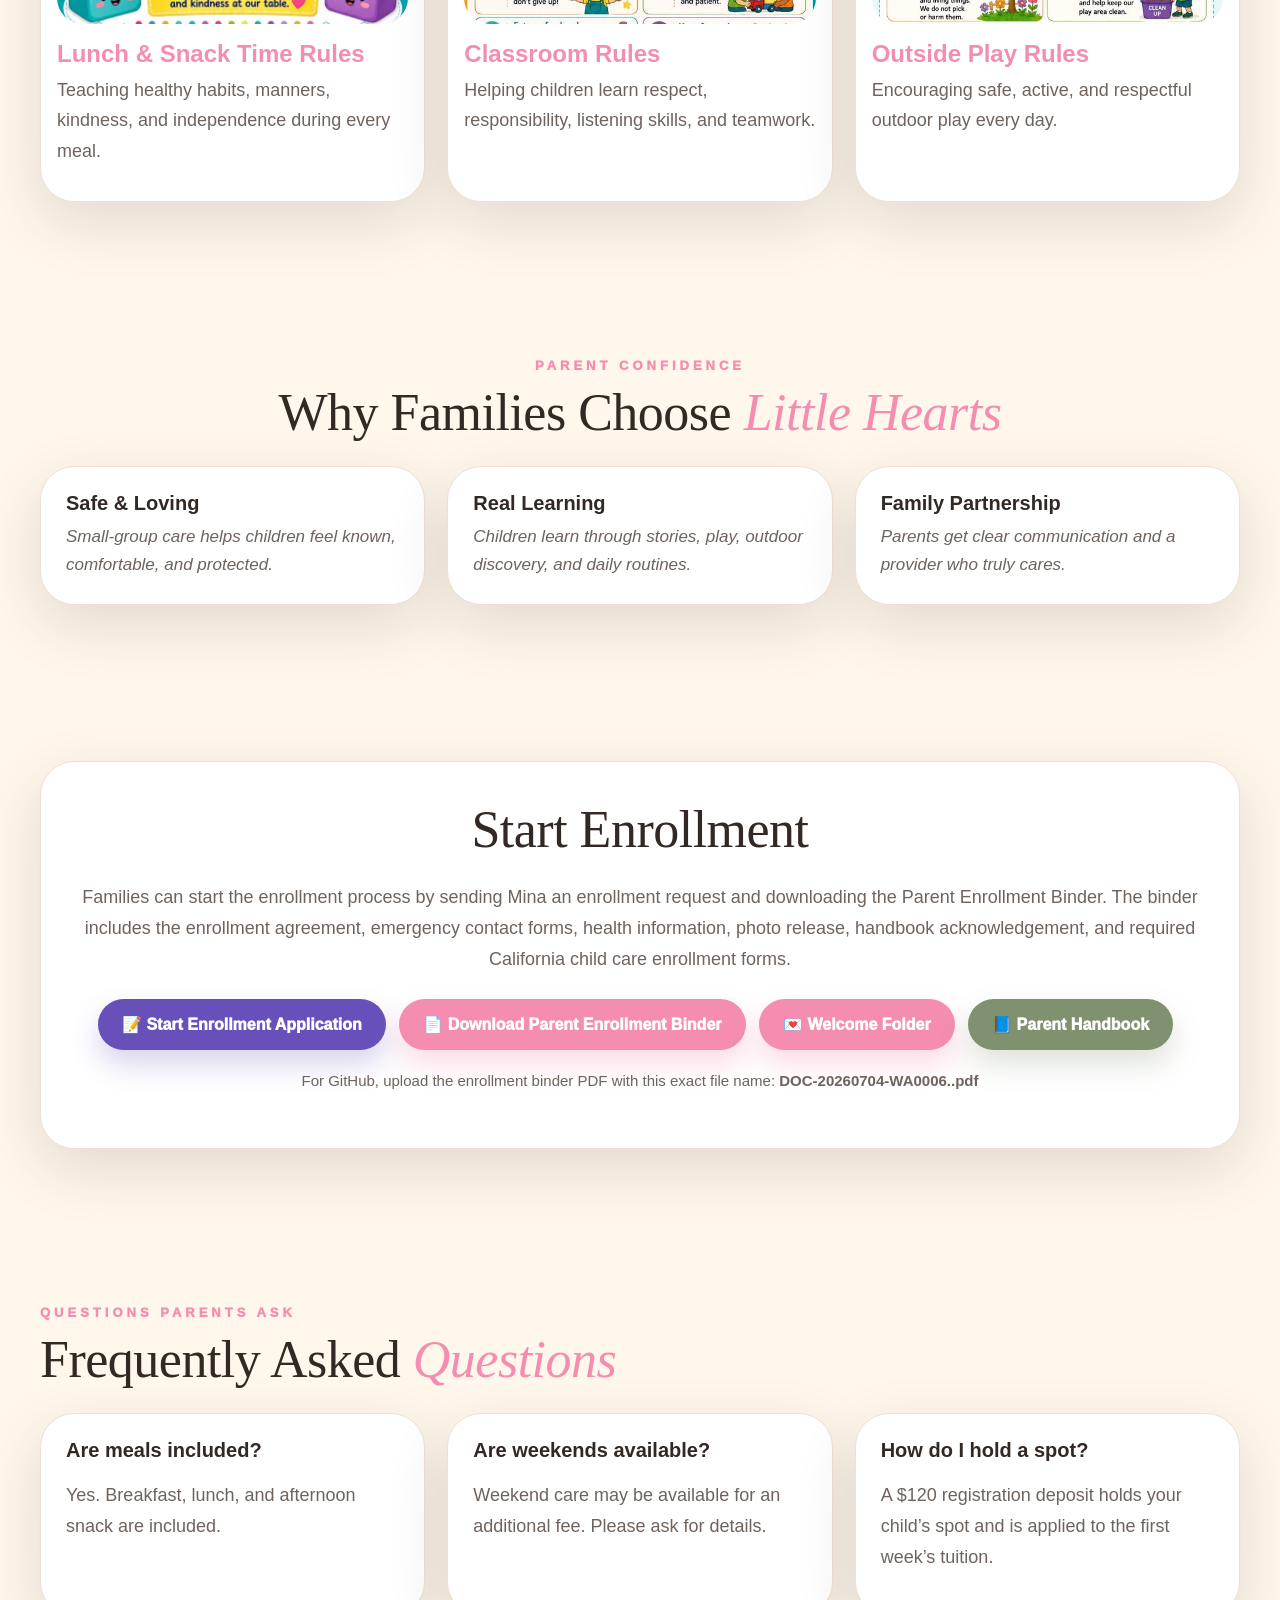
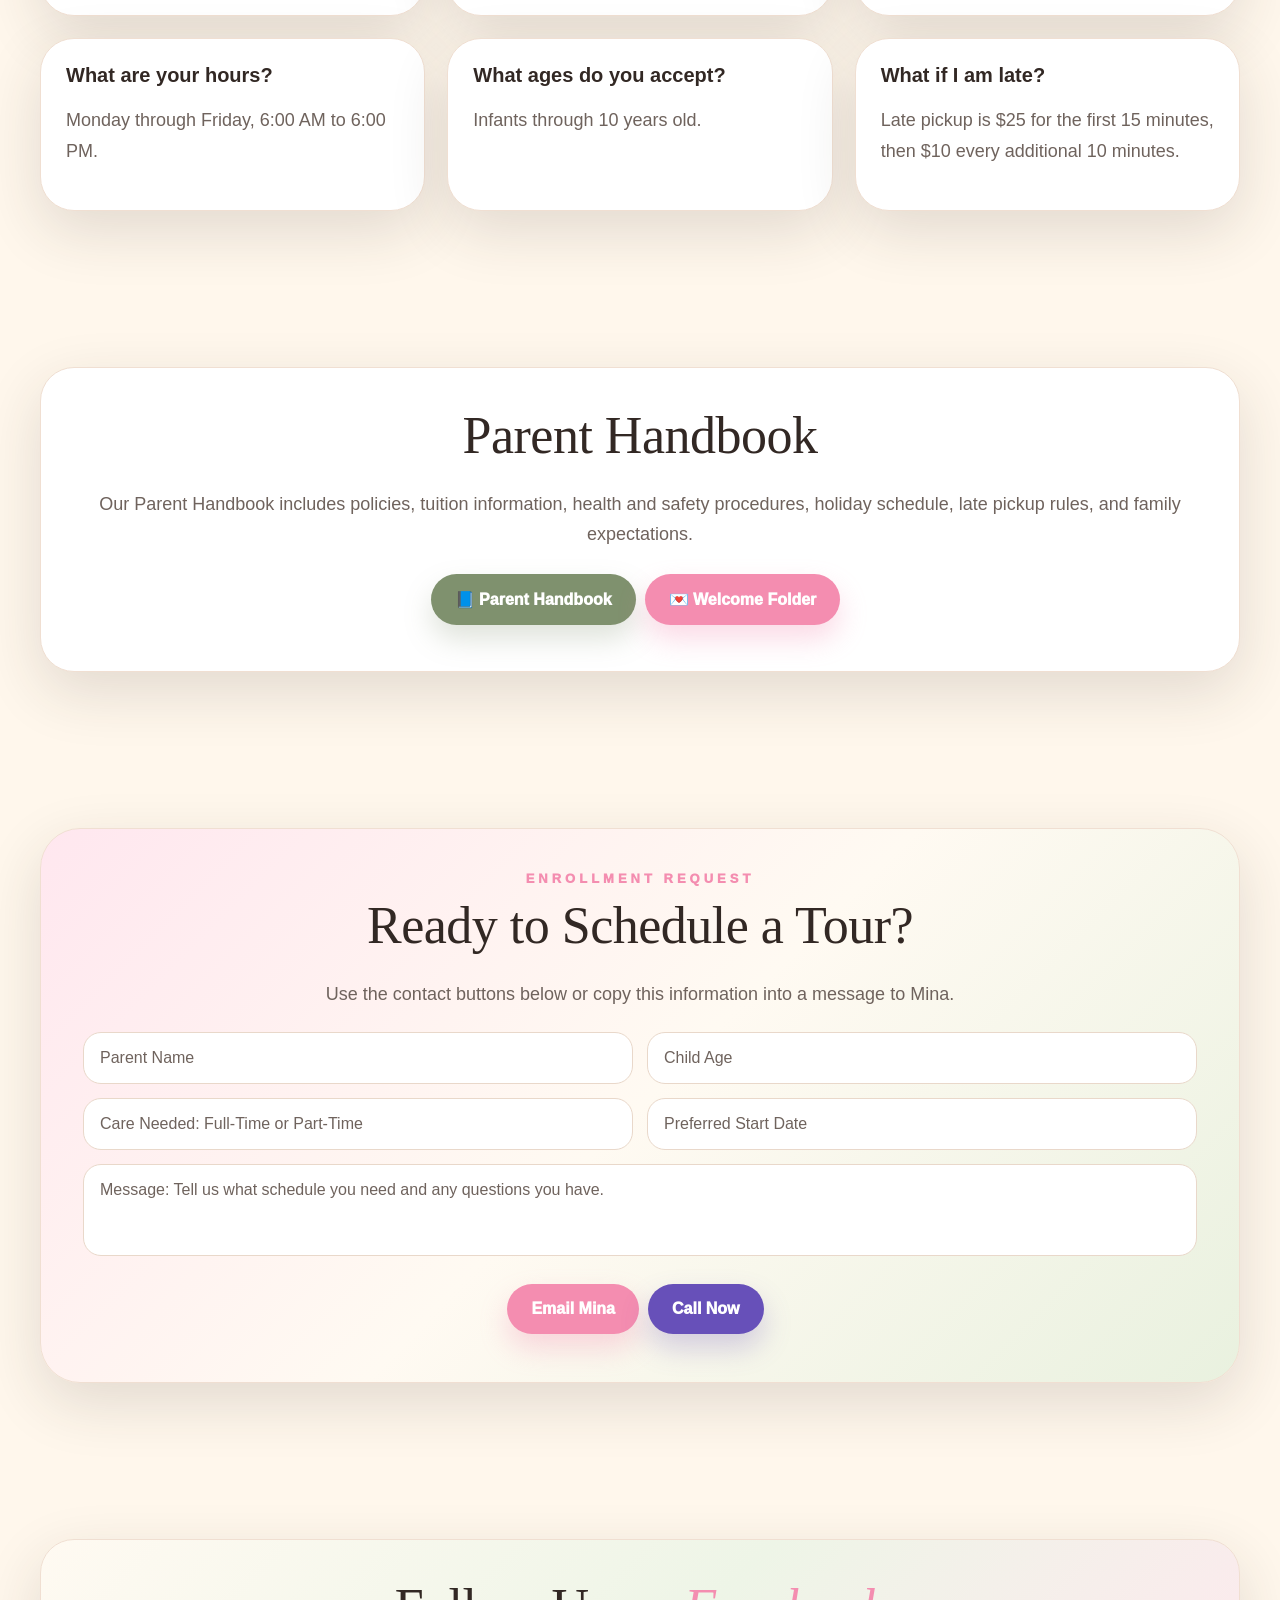
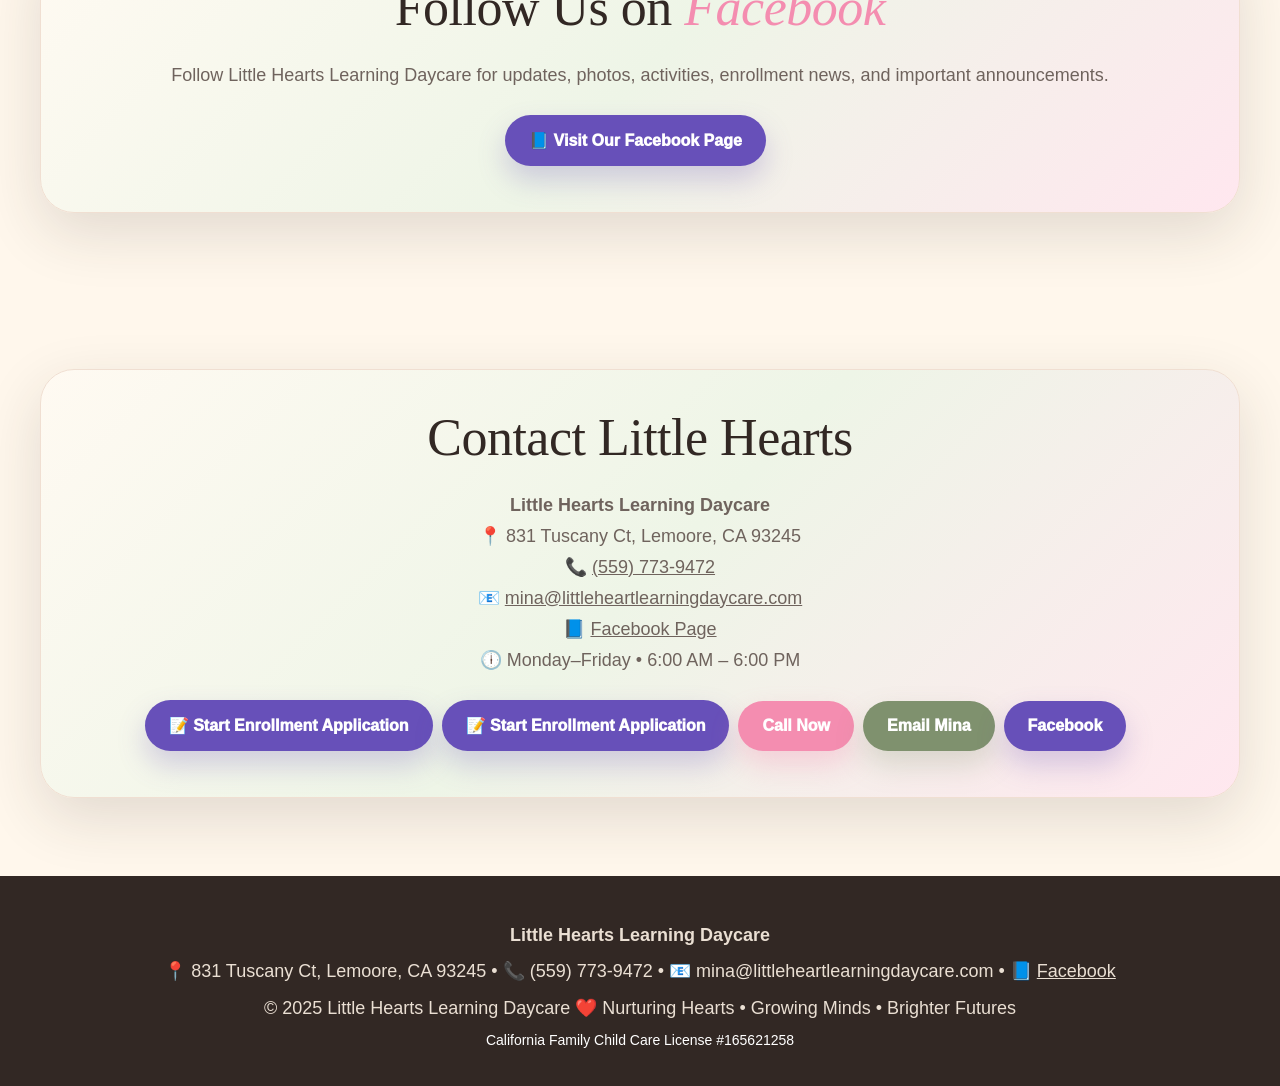
==== commit f3575c72: "Add files via upload" ====
--- a/index.html
+++ b/index.html
@@ -1,1558 +1,420 @@
 <!DOCTYPE html>
 <html lang="en">
 <head>
-  <meta charset="UTF-8" />
-  <meta name="viewport" content="width=device-width, initial-scale=1.0" />
-  <title>Little Hearts Learning Daycare | Lemoore, CA</title>
-  <meta name="description" content="Little Hearts Learning Daycare in Lemoore, CA offers safe, loving, play-based home childcare for infants through 10 years old, Monday–Friday, 6:00 AM–6:00 PM." />
-  <link rel="preconnect" href="https://fonts.googleapis.com" />
-  <link rel="preconnect" href="https://fonts.gstatic.com" crossorigin />
-  <link href="https://fonts.googleapis.com/css2?family=Fredoka:wght@500;600;700&family=Nunito:wght@400;600;700;800&display=swap" rel="stylesheet" />
-  <style>
-    :root {
-      --bg: #fffaf5;
-      --surface: #ffffff;
-      --surface-soft: #fff2e6;
-      --surface-mint: #eef8f3;
-      --surface-sky: #eef6fc;
-      --surface-sun: #fff8df;
-      --primary: #e26d5a;
-      --primary-dark: #c85543;
-      --secondary: #3d7a68;
-      --accent: #f3b54a;
-      --text: #2b2927;
-      --text-muted: #5f5a55;
-      --border: #eddccf;
-      --shadow-sm: 0 4px 14px rgba(43, 41, 39, 0.06);
-      --shadow-md: 0 12px 30px rgba(43, 41, 39, 0.09);
-      --radius-lg: 22px;
-      --radius-md: 14px;
-      --radius-pill: 999px;
-      --container: 1140px;
-    }
-
-    * {
-      box-sizing: border-box;
-      margin: 0;
-      padding: 0;
-    }
-
-    html {
-      scroll-behavior: smooth;
-    }
-
-    body {
-      font-family: 'Nunito', -apple-system, BlinkMacSystemFont, sans-serif;
-      background-color: var(--bg);
-      color: var(--text);
-      line-height: 1.65;
-      -webkit-font-smoothing: antialiased;
-    }
-
-    h1, h2, h3, h4, .brand-title {
-      font-family: 'Fredoka', sans-serif;
-      line-height: 1.2;
-      color: var(--text);
-    }
-
-    a {
-      color: inherit;
-      text-decoration: none;
-    }
-
-    img {
-      max-width: 100%;
-      display: block;
-    }
-
-    .container {
-      width: 100%;
-      max-width: var(--container);
-      margin: 0 auto;
-      padding: 0 20px;
-    }
-
-    /* Top Info Bar */
-    .top-bar {
-      background: var(--secondary);
-      color: #ffffff;
-      font-size: 0.9rem;
-      font-weight: 700;
-      padding: 9px 0;
-    }
-
-    .top-bar-inner {
-      display: flex;
-      flex-wrap: wrap;
-      justify-content: space-between;
-      align-items: center;
-      gap: 8px 18px;
-    }
-
-    .top-bar-items {
-      display: flex;
-      flex-wrap: wrap;
-      align-items: center;
-      gap: 6px 18px;
-    }
-
-    .top-bar a {
-      color: #ffffff;
-      text-decoration: underline;
-      text-underline-offset: 3px;
-    }
-
-    /* Sticky Header & Streamlined Navigation */
-    header {
-      position: sticky;
-      top: 0;
-      z-index: 1000;
-      background: rgba(255, 250, 245, 0.96);
-      backdrop-filter: blur(10px);
-      border-bottom: 1px solid var(--border);
-    }
-
-    .nav-wrapper {
-      display: flex;
-      align-items: center;
-      justify-content: space-between;
-      min-height: 76px;
-      gap: 16px;
-    }
-
-    .brand {
-      display: flex;
-      align-items: center;
-      gap: 12px;
-      flex-shrink: 0;
-    }
-
-    .brand-badge {
-      width: 46px;
-      height: 46px;
-      border-radius: 14px;
-      background: linear-gradient(135deg, var(--primary), #f29479);
-      color: #fff;
-      display: grid;
-      place-items: center;
-      font-size: 1.45rem;
-      box-shadow: var(--shadow-sm);
-    }
-
-    .brand-title {
-      font-size: 1.25rem;
-      font-weight: 700;
-      display: block;
-    }
-
-    .brand-sub {
-      font-size: 0.8rem;
-      color: var(--text-muted);
-      font-weight: 700;
-      display: block;
-    }
-
-    .nav-links {
-      display: flex;
-      align-items: center;
-      gap: 22px;
-      list-style: none;
-    }
-
-    .nav-links a {
-      font-weight: 700;
-      font-size: 0.96rem;
-      color: var(--text);
-      padding: 6px 2px;
-      transition: color 0.2s ease;
-    }
-
-    .nav-links a:hover {
-      color: var(--primary);
-    }
-
-    .nav-actions {
-      display: flex;
-      align-items: center;
-      gap: 10px;
-      flex-shrink: 0;
-    }
-
-    .btn {
-      display: inline-flex;
-      align-items: center;
-      justify-content: center;
-      gap: 8px;
-      font-family: 'Nunito', sans-serif;
-      font-weight: 800;
-      font-size: 0.96rem;
-      padding: 12px 22px;
-      border-radius: var(--radius-pill);
-      border: 2px solid transparent;
-      cursor: pointer;
-      transition: transform 0.15s ease, background-color 0.2s ease, box-shadow 0.2s ease;
-    }
-
-    .btn:hover {
-      transform: translateY(-1px);
-    }
-
-    .btn-primary {
-      background: var(--primary);
-      color: #ffffff;
-      box-shadow: 0 6px 16px rgba(226, 109, 90, 0.28);
-    }
-
-    .btn-primary:hover {
-      background: var(--primary-dark);
-    }
-
-    .btn-outline {
-      background: #ffffff;
-      color: var(--text);
-      border-color: var(--border);
-    }
-
-    .btn-outline:hover {
-      border-color: var(--primary);
-      color: var(--primary);
-    }
-
-    .btn-sm {
-      padding: 9px 16px;
-      font-size: 0.9rem;
-    }
-
-    .menu-toggle {
-      display: none;
-      background: #ffffff;
-      border: 1.5px solid var(--border);
-      border-radius: 12px;
-      padding: 8px 12px;
-      font-size: 1.25rem;
-      cursor: pointer;
-      color: var(--text);
-    }
-
-    /* Hero Section */
-    .hero {
-      padding: 54px 0 42px;
-      background:
-        radial-gradient(circle at top right, #ffe5d4 0%, transparent 46%),
-        radial-gradient(circle at bottom left, #e2f2eb 0%, transparent 45%);
-    }
-
-    .hero-grid {
-      display: grid;
-      grid-template-columns: 1.15fr 0.85fr;
-      gap: 36px;
-      align-items: center;
-    }
-
-    .pill-badge {
-      display: inline-flex;
-      align-items: center;
-      gap: 8px;
-      background: var(--surface-sun);
-      border: 1px solid #f2dca0;
-      color: #7a5610;
-      font-weight: 800;
-      font-size: 0.88rem;
-      padding: 7px 15px;
-      border-radius: var(--radius-pill);
-      margin-bottom: 18px;
-    }
-
-    .hero h1 {
-      font-size: clamp(2.2rem, 4vw, 3.25rem);
-      margin-bottom: 16px;
-      color: var(--text);
-    }
-
-    .hero h1 span {
-      color: var(--primary);
-    }
-
-    .hero p.lead {
-      font-size: 1.12rem;
-      color: var(--text-muted);
-      margin-bottom: 24px;
-      max-width: 600px;
-    }
-
-    .hero-cta-group {
-      display: flex;
-      flex-wrap: wrap;
-      gap: 12px;
-      margin-bottom: 26px;
-    }
-
-    .hero-highlights {
-      display: flex;
-      flex-wrap: wrap;
-      gap: 10px 18px;
-      font-weight: 700;
-      font-size: 0.95rem;
-      color: var(--secondary);
-    }
-
-    .hero-highlights span {
-      display: inline-flex;
-      align-items: center;
-      gap: 6px;
-    }
-
-    .hero-card {
-      background: var(--surface);
-      border: 1px solid var(--border);
-      border-radius: var(--radius-lg);
-      padding: 28px;
-      box-shadow: var(--shadow-md);
-    }
-
-    .hero-card-header {
-      display: flex;
-      align-items: center;
-      justify-content: space-between;
-      margin-bottom: 18px;
-      padding-bottom: 14px;
-      border-bottom: 1px dashed var(--border);
-    }
-
-    .hero-card-header h2 {
-      font-size: 1.35rem;
-    }
-
-    .status-chip {
-      background: var(--surface-mint);
-      color: var(--secondary);
-      font-weight: 800;
-      font-size: 0.8rem;
-      padding: 5px 12px;
-      border-radius: var(--radius-pill);
-    }
-
-    .quick-facts {
-      display: grid;
-      grid-template-columns: 1fr 1fr;
-      gap: 14px;
-    }
-
-    .fact-box {
-      background: var(--bg);
-      border: 1px solid var(--border);
-      border-radius: var(--radius-md);
-      padding: 14px;
-    }
-
-    .fact-label {
-      font-size: 0.8rem;
-      text-transform: uppercase;
-      letter-spacing: 0.04em;
-      font-weight: 800;
-      color: var(--text-muted);
-      margin-bottom: 4px;
-    }
-
-    .fact-value {
-      font-family: 'Fredoka', sans-serif;
-      font-size: 1.15rem;
-      color: var(--text);
-    }
-
-    .fact-note {
-      font-size: 0.84rem;
-      color: var(--text-muted);
-      margin-top: 2px;
-    }
-
-    /* Section Base */
-    section {
-      padding: 64px 0;
-    }
-
-    .section-header {
-      text-align: center;
-      max-width: 720px;
-      margin: 0 auto 42px;
-    }
-
-    .eyebrow {
-      display: inline-block;
-      font-weight: 800;
-      font-size: 0.86rem;
-      text-transform: uppercase;
-      letter-spacing: 0.06em;
-      color: var(--primary);
-      margin-bottom: 8px;
-    }
-
-    .section-header h2 {
-      font-size: clamp(1.8rem, 3vw, 2.4rem);
-      margin-bottom: 12px;
-    }
-
-    .section-header p {
-      color: var(--text-muted);
-      font-size: 1.05rem;
-    }
-
-    /* Story & Trust Section */
-    .story-grid {
-      display: grid;
-      grid-template-columns: 1.1fr 0.9fr;
-      gap: 32px;
-      align-items: start;
-    }
-
-    .card {
-      background: var(--surface);
-      border: 1px solid var(--border);
-      border-radius: var(--radius-lg);
-      padding: 28px;
-      box-shadow: var(--shadow-sm);
-    }
-
-    .trust-banner {
-      background: var(--surface-mint);
-      border: 1px solid #cbe4d8;
-      border-radius: var(--radius-md);
-      padding: 18px 20px;
-      margin-top: 20px;
-    }
-
-    .trust-banner h3 {
-      font-size: 1.1rem;
-      color: var(--secondary);
-      margin-bottom: 6px;
-    }
-
-    .trust-list {
-      list-style: none;
-      display: grid;
-      gap: 10px;
-      margin-top: 14px;
-    }
-
-    .trust-list li {
-      display: flex;
-      align-items: flex-start;
-      gap: 10px;
-      font-weight: 600;
-    }
-
-    .check-icon {
-      color: var(--secondary);
-      font-weight: 900;
-      flex-shrink: 0;
-    }
-
-    .pillars-grid {
-      display: grid;
-      grid-template-columns: repeat(auto-fit, minmax(200px, 1fr));
-      gap: 16px;
-      margin-top: 32px;
-    }
-
-    .pillar-card {
-      background: var(--surface);
-      border: 1px solid var(--border);
-      border-radius: var(--radius-md);
-      padding: 20px;
-      text-align: center;
-      box-shadow: var(--shadow-sm);
-    }
-
-    .pillar-icon {
-      font-size: 1.8rem;
-      margin-bottom: 8px;
-    }
-
-    .pillar-card h3 {
-      font-size: 1.12rem;
-      margin-bottom: 6px;
-    }
-
-    .pillar-card p {
-      font-size: 0.92rem;
-      color: var(--text-muted);
-    }
-
-    /* Meet Mina */
-    .mina-section {
-      background: var(--surface-soft);
-      border-top: 1px solid var(--border);
-      border-bottom: 1px solid var(--border);
-    }
-
-    .mina-grid {
-      display: grid;
-      grid-template-columns: 1.15fr 0.85fr;
-      gap: 32px;
-      align-items: center;
-    }
-
-    .quote-box {
-      background: #ffffff;
-      border-left: 5px solid var(--primary);
-      border-radius: var(--radius-md);
-      padding: 18px 22px;
-      font-size: 1.12rem;
-      font-weight: 700;
-      font-style: italic;
-      margin-bottom: 18px;
-      box-shadow: var(--shadow-sm);
-    }
-
-    .mina-stats {
-      display: grid;
-      grid-template-columns: 1fr 1fr;
-      gap: 14px;
-    }
-
-    .stat-card {
-      background: #ffffff;
-      border: 1px solid var(--border);
-      border-radius: var(--radius-md);
-      padding: 18px;
-      box-shadow: var(--shadow-sm);
-    }
-
-    .stat-card .icon {
-      font-size: 1.5rem;
-      margin-bottom: 6px;
-    }
-
-    .stat-card h4 {
-      font-size: 1.08rem;
-      margin-bottom: 4px;
-    }
-
-    .stat-card p {
-      font-size: 0.9rem;
-      color: var(--text-muted);
-    }
-
-    /* Stations & Photo Tour */
-    .stations-grid {
-      display: grid;
-      grid-template-columns: repeat(3, 1fr);
-      gap: 20px;
-    }
-
-    .station-card {
-      background: var(--surface);
-      border: 1px solid var(--border);
-      border-radius: var(--radius-lg);
-      padding: 24px;
-      box-shadow: var(--shadow-sm);
-      transition: transform 0.2s ease, box-shadow 0.2s ease;
-    }
-
-    .station-card:hover {
-      transform: translateY(-3px);
-      box-shadow: var(--shadow-md);
-    }
-
-    .station-icon {
-      width: 48px;
-      height: 48px;
-      border-radius: 14px;
-      background: var(--surface-soft);
-      display: grid;
-      place-items: center;
-      font-size: 1.5rem;
-      margin-bottom: 14px;
-    }
-
-    .station-card h3 {
-      font-size: 1.2rem;
-      margin-bottom: 8px;
-    }
-
-    .station-card p {
-      color: var(--text-muted);
-      font-size: 0.95rem;
-    }
-
-    .tour-banner {
-      margin-top: 32px;
-      background: var(--surface-sky);
-      border: 1px solid #cde0f0;
-      border-radius: var(--radius-lg);
-      padding: 28px;
-      display: flex;
-      flex-wrap: wrap;
-      align-items: center;
-      justify-content: space-between;
-      gap: 20px;
-    }
-
-    .tour-spaces {
-      display: flex;
-      flex-wrap: wrap;
-      gap: 10px;
-      margin-top: 10px;
-    }
-
-    .space-tag {
-      background: #ffffff;
-      border: 1px solid #cde0f0;
-      border-radius: var(--radius-pill);
-      padding: 6px 14px;
-      font-size: 0.88rem;
-      font-weight: 700;
-      color: #295270;
-    }
-
-    /* Daily Schedule */
-    .schedule-section {
-      background: #ffffff;
-      border-top: 1px solid var(--border);
-      border-bottom: 1px solid var(--border);
-    }
-
-    .schedule-list {
-      max-width: 820px;
-      margin: 0 auto;
-      display: grid;
-      gap: 12px;
-    }
-
-    .schedule-row {
-      display: grid;
-      grid-template-columns: 185px 1fr;
-      gap: 18px;
-      align-items: center;
-      background: var(--bg);
-      border: 1px solid var(--border);
-      border-radius: var(--radius-md);
-      padding: 16px 20px;
-    }
-
-    .schedule-time {
-      font-family: 'Fredoka', sans-serif;
-      font-weight: 600;
-      color: var(--primary-dark);
-      font-size: 1.02rem;
-    }
-
-    .schedule-detail h4 {
-      font-size: 1.08rem;
-      margin-bottom: 2px;
-    }
-
-    .schedule-detail p {
-      font-size: 0.93rem;
-      color: var(--text-muted);
-    }
-
-    /* Tuition & Pricing */
-    .pricing-grid {
-      display: grid;
-      grid-template-columns: repeat(2, 1fr);
-      gap: 24px;
-      max-width: 900px;
-      margin: 0 auto;
-    }
-
-    .price-card {
-      background: var(--surface);
-      border: 2px solid var(--border);
-      border-radius: var(--radius-lg);
-      padding: 30px;
-      box-shadow: var(--shadow-sm);
-      position: relative;
-    }
-
-    .price-card.featured {
-      border-color: var(--primary);
-      box-shadow: var(--shadow-md);
-    }
-
-    .popular-tag {
-      position: absolute;
-      top: -13px;
-      right: 24px;
-      background: var(--primary);
-      color: #ffffff;
-      font-size: 0.78rem;
-      font-weight: 800;
-      padding: 4px 12px;
-      border-radius: var(--radius-pill);
-      text-transform: uppercase;
-      letter-spacing: 0.04em;
-    }
-
-    .price-amount {
-      font-family: 'Fredoka', sans-serif;
-      font-size: 2.5rem;
-      color: var(--text);
-      margin: 10px 0 4px;
-    }
-
-    .price-amount span {
-      font-size: 1rem;
-      font-family: 'Nunito', sans-serif;
-      font-weight: 700;
-      color: var(--text-muted);
-    }
-
-    .price-features {
-      list-style: none;
-      margin: 18px 0 24px;
-      display: grid;
-      gap: 10px;
-    }
-
-    .price-features li {
-      display: flex;
-      align-items: flex-start;
-      gap: 9px;
-      font-size: 0.96rem;
-    }
-
-    .pricing-notes {
-      max-width: 900px;
-      margin: 24px auto 0;
-      background: var(--surface-sun);
-      border: 1px solid #f2dca0;
-      border-radius: var(--radius-md);
-      padding: 18px 22px;
-      font-size: 0.94rem;
-      color: #5c4310;
-    }
-
-    /* Parent Policies & Rules */
-    .rules-grid {
-      display: grid;
-      grid-template-columns: repeat(3, 1fr);
-      gap: 20px;
-    }
-
-    .rule-card {
-      background: var(--surface);
-      border: 1px solid var(--border);
-      border-radius: var(--radius-md);
-      padding: 22px;
-      box-shadow: var(--shadow-sm);
-    }
-
-    .rule-card h3 {
-      font-size: 1.12rem;
-      margin-bottom: 8px;
-      display: flex;
-      align-items: center;
-      gap: 8px;
-    }
-
-    .rule-card p {
-      font-size: 0.93rem;
-      color: var(--text-muted);
-    }
-
-    /* Enrollment Section */
-    .enroll-section {
-      background: linear-gradient(180deg, var(--surface-soft) 0%, var(--bg) 100%);
-      border-top: 1px solid var(--border);
-    }
-
-    .enroll-grid {
-      display: grid;
-      grid-template-columns: 0.95fr 1.05fr;
-      gap: 32px;
-      align-items: start;
-    }
-
-    .steps-list {
-      display: grid;
-      gap: 16px;
-      margin-top: 20px;
-    }
-
-    .step-item {
-      display: flex;
-      gap: 14px;
-      align-items: flex-start;
-      background: #ffffff;
-      border: 1px solid var(--border);
-      border-radius: var(--radius-md);
-      padding: 16px;
-    }
-
-    .step-num {
-      width: 34px;
-      height: 34px;
-      border-radius: 50%;
-      background: var(--primary);
-      color: #ffffff;
-      font-family: 'Fredoka', sans-serif;
-      font-weight: 700;
-      display: grid;
-      place-items: center;
-      flex-shrink: 0;
-    }
-
-    form.enroll-form {
-      background: #ffffff;
-      border: 1px solid var(--border);
-      border-radius: var(--radius-lg);
-      padding: 28px;
-      box-shadow: var(--shadow-md);
-      display: grid;
-      gap: 16px;
-    }
-
-    .form-row {
-      display: grid;
-      grid-template-columns: 1fr 1fr;
-      gap: 14px;
-    }
-
-    label {
-      display: block;
-      font-weight: 800;
-      font-size: 0.9rem;
-      margin-bottom: 6px;
-    }
-
-    input, select, textarea {
-      width: 100%;
-      font-family: 'Nunito', sans-serif;
-      font-size: 0.98rem;
-      padding: 11px 14px;
-      border: 1.5px solid var(--border);
-      border-radius: 12px;
-      background: var(--bg);
-      color: var(--text);
-      transition: border-color 0.2s ease;
-    }
-
-    input:focus, select:focus, textarea:focus {
-      outline: none;
-      border-color: var(--primary);
-      background: #ffffff;
-    }
-
-    .form-feedback {
-      display: none;
-      background: var(--surface-mint);
-      border: 1px solid #cbe4d8;
-      color: var(--secondary);
-      font-weight: 700;
-      padding: 14px 16px;
-      border-radius: 12px;
-      font-size: 0.95rem;
-    }
-
-    /* Footer */
-    footer {
-      background: #2b2927;
-      color: #ede6df;
-      padding: 46px 0 28px;
-    }
-
-    .footer-grid {
-      display: grid;
-      grid-template-columns: 1.2fr 1fr 1fr;
-      gap: 28px;
-      padding-bottom: 28px;
-      border-bottom: 1px solid rgba(255, 255, 255, 0.12);
-    }
-
-    footer h3, footer h4 {
-      color: #ffffff;
-      margin-bottom: 10px;
-    }
-
-    footer p, footer li {
-      font-size: 0.94rem;
-      color: #cfc6bd;
-    }
-
-    footer ul {
-      list-style: none;
-      display: grid;
-      gap: 8px;
-    }
-
-    footer a:hover {
-      color: #ffffff;
-      text-decoration: underline;
-    }
-
-    .footer-bottom {
-      padding-top: 20px;
-      display: flex;
-      flex-wrap: wrap;
-      justify-content: space-between;
-      gap: 10px;
-      font-size: 0.86rem;
-      color: #a99f96;
-    }
-
-    /* Responsive Breakpoints */
-    @media (max-width: 960px) {
-      .hero-grid,
-      .story-grid,
-      .mina-grid,
-      .enroll-grid {
-        grid-template-columns: 1fr;
-      }
-
-      .stations-grid,
-      .rules-grid {
-        grid-template-columns: repeat(2, 1fr);
-      }
-
-      .footer-grid {
-        grid-template-columns: 1fr;
-      }
-    }
-
-    @media (max-width: 760px) {
-      .nav-links,
-      .nav-actions .btn-outline {
-        display: none;
-      }
-
-      .nav-links.open {
-        display: flex;
-        flex-direction: column;
-        position: absolute;
-        top: 76px;
-        left: 0;
-        right: 0;
-        background: #fffaf5;
-        border-bottom: 1px solid var(--border);
-        padding: 18px 24px;
-        gap: 14px;
-        box-shadow: var(--shadow-md);
-      }
-
-      .menu-toggle {
-        display: inline-flex;
-        align-items: center;
-        justify-content: center;
-      }
-
-      .stations-grid,
-      .pricing-grid,
-      .rules-grid,
-      .form-row,
-      .quick-facts,
-      .mina-stats {
-        grid-template-columns: 1fr;
-      }
-
-      .schedule-row {
-        grid-template-columns: 1fr;
-        gap: 6px;
-      }
-    }
-  </style>
+<meta charset="UTF-8">
+<meta name="viewport" content="width=device-width, initial-scale=1.0">
+<title>Little Hearts Learning Daycare | Lemoore, CA</title>
+<meta name="description" content="Little Hearts Learning Daycare in Lemoore, California. Loving home daycare with meals, learning stations, outdoor play, and family-style care.">
+<style>
+:root {
+  --cream:#fff7ec;
+  --soft:#fffdf8;
+  --pink:#f48db0;
+  --pink-soft:#ffe7ef;
+  --purple:#6750b9;
+  --terra:#ca7658;
+  --terra-dark:#a85c41;
+  --teal:#77cdd2;
+  --sage:#7f916e;
+  --sage-soft:#e9f1df;
+  --yellow:#ffd66e;
+  --brown:#322824;
+  --muted:#6f635d;
+  --white:#fff;
+  --shadow:0 20px 60px rgba(50,40,36,.14);
+  --soft-shadow:0 10px 28px rgba(50,40,36,.09);
+}
+*{box-sizing:border-box}
+html{scroll-behavior:smooth}
+body{margin:0;background:var(--cream);color:var(--brown);font-family:Arial, Helvetica, sans-serif;overflow-x:hidden}
+a{color:inherit}
+img{max-width:100%}
+.topbar{background:linear-gradient(90deg,var(--pink),var(--purple),var(--teal));color:white;font-weight:900;font-size:14px}
+.topbar-inner{max-width:1240px;margin:auto;padding:9px 20px;display:flex;gap:14px;justify-content:space-between;flex-wrap:wrap}
+.header{position:sticky;top:0;z-index:50;background:rgba(255,253,248,.96);backdrop-filter:blur(12px);box-shadow:0 8px 30px rgba(50,40,36,.08)}
+.nav{max-width:1240px;margin:auto;padding:14px 20px;display:flex;align-items:center;justify-content:space-between;gap:18px}
+.brand{display:flex;align-items:center;gap:13px;text-decoration:none}
+.brand img{width:72px;height:72px;border-radius:50%;object-fit:cover;box-shadow:0 7px 22px rgba(0,0,0,.13)}
+.brand-title{font-weight:950;font-size:27px;line-height:1.02}
+.brand-title span{display:block;color:var(--pink);font-size:17px;margin-top:3px}
+.links a{text-decoration:none;font-weight:900;margin-left:13px;font-size:14px;color:var(--brown)}
+.links a:hover{color:var(--pink)}
+.links .pill{background:var(--pink);color:white;padding:12px 18px;border-radius:999px;box-shadow:0 10px 24px rgba(244,141,176,.32)}
+.hero{position:relative;min-height:720px;display:grid;align-items:center;overflow:hidden;background:
+linear-gradient(90deg,rgba(255,247,236,.96) 0%,rgba(255,247,236,.88) 48%,rgba(255,247,236,.18) 100%),
+url('[data-uri]') center/cover no-repeat}
+.hero:before{content:"";position:absolute;left:-120px;top:-120px;width:380px;height:380px;border-radius:50%;background:rgba(244,141,176,.22)}
+.hero:after{content:"";position:absolute;right:-120px;bottom:-120px;width:380px;height:380px;border-radius:50%;background:rgba(119,205,210,.24)}
+.hero-inner{max-width:1240px;margin:auto;padding:70px 20px;position:relative;z-index:1;width:100%}
+.hero-content{max-width:650px}
+.kicker{display:inline-flex;align-items:center;gap:8px;letter-spacing:3px;text-transform:uppercase;color:var(--purple);font-weight:950;font-size:13px;background:white;padding:11px 15px;border-radius:999px;box-shadow:var(--soft-shadow)}
+h1{font-family:Georgia,serif;font-weight:500;font-size:70px;line-height:.98;margin:24px 0 22px;letter-spacing:-1.2px}
+h1 em,h2 em{color:var(--pink);font-style:italic}
+.lead{font-size:21px;line-height:1.72;color:var(--muted)}
+.hero-actions{margin:28px 0}
+.btn{display:inline-flex;align-items:center;justify-content:center;gap:9px;text-decoration:none;background:var(--pink);color:white;border:0;padding:16px 24px;border-radius:999px;font-weight:950;box-shadow:0 14px 28px rgba(244,141,176,.32);margin:6px 9px 6px 0;transition:.2s}
+.btn:hover{transform:translateY(-2px)}
+.btn.purple{background:var(--purple);box-shadow:0 14px 28px rgba(103,80,185,.25)}
+.btn.sage{background:var(--sage);box-shadow:0 14px 28px rgba(127,145,110,.25)}
+.hero-mini{display:grid;grid-template-columns:repeat(2,1fr);gap:12px;margin-top:26px}
+.mini-pill{background:rgba(255,255,255,.88);border:1px solid rgba(255,255,255,.8);border-radius:20px;padding:14px 16px;font-weight:900;box-shadow:var(--soft-shadow)}
+.mini-pill:before{content:"♥";color:var(--pink);margin-right:8px}
+.quick{max-width:1240px;margin:-54px auto 0;position:relative;z-index:3;display:grid;grid-template-columns:repeat(4,1fr);gap:16px;padding:0 20px}
+.qcard{background:white;border-radius:30px;padding:24px;text-align:center;box-shadow:var(--shadow);border:1px solid #f0dfd2}
+.qicon{font-size:34px;margin-bottom:9px}
+.qcard b{display:block;font-size:21px;margin-bottom:8px}
+section{max-width:1240px;margin:auto;padding:78px 20px}
+.section-kicker{letter-spacing:4px;text-transform:uppercase;color:var(--pink);font-weight:950;font-size:13px;margin-bottom:12px}
+h2{font-family:Georgia,serif;font-size:52px;line-height:1.08;font-weight:500;margin:0 0 24px;letter-spacing:-.5px}
+p{font-size:18px;line-height:1.72;color:var(--muted)}
+.center{text-align:center;max-width:850px;margin-left:auto;margin-right:auto}
+.split{display:grid;grid-template-columns:1fr 430px;gap:44px;align-items:start}
+.panel,.station,.price,.gallery-card,.faq,.contact-card,.handbook,.testimonial{background:white;border:1px solid #f0dfd2;border-radius:34px;box-shadow:var(--shadow)}
+.panel{padding:36px}
+.quote{font-family:Georgia,serif;color:var(--terra);font-size:32px;line-height:1.34;font-style:italic;margin:0 0 22px}
+.mina-photo{width:100%;border-radius:36px;box-shadow:var(--shadow);display:block}
+.trust-grid{display:grid;grid-template-columns:repeat(2,1fr);gap:14px;margin-top:18px}
+.trust{background:white;border-radius:24px;padding:16px;display:flex;gap:12px;align-items:flex-start;box-shadow:var(--soft-shadow);border:1px solid #f0dfd2}
+.ico{min-width:50px;height:50px;border-radius:50%;display:grid;place-items:center;background:var(--pink-soft);font-size:24px}
+.trust b{display:block;font-size:18px;margin-bottom:4px}
+.value-band{background:linear-gradient(120deg,var(--purple),var(--pink),var(--terra));color:white;padding:58px 20px;position:relative;overflow:hidden}
+.value-band:before{content:"";position:absolute;width:360px;height:360px;border-radius:50%;background:rgba(255,255,255,.10);left:-130px;top:-130px}
+.value-inner{max-width:1050px;margin:auto;display:grid;grid-template-columns:repeat(5,1fr);gap:18px;position:relative;z-index:1}
+.value{text-align:center}
+.value .ico{margin:auto auto 12px;background:rgba(255,255,255,.18);color:white}
+.value b{color:white;font-size:19px}
+.value span{display:block;color:#fff1f4;font-size:15px;line-height:1.45;margin-top:6px}
+.station-grid{display:grid;grid-template-columns:repeat(3,1fr);gap:22px}
+.station{overflow:hidden;padding:15px;transition:.2s}
+.station:hover{transform:translateY(-5px)}
+.station img{width:100%;height:240px;object-fit:cover;border-radius:26px;display:block}
+.station h3,.price h3{color:var(--pink);font-size:24px;margin:16px 0 7px}
+.station p,.price p{margin-top:0}
+.gallery-strip{display:grid;grid-template-columns:1.2fr .8fr .8fr;gap:20px}
+.gallery-card{overflow:hidden}
+.gallery-card img{width:100%;height:285px;object-fit:cover;display:block}
+.gallery-card.featured img{height:590px}
+.gallery-card div{padding:18px 20px;font-size:20px;font-weight:950;color:var(--purple)}
+.price-grid,.faq-grid,.testimonial-grid{display:grid;grid-template-columns:repeat(3,1fr);gap:22px}
+.price{padding:26px}
+.big{font-family:Georgia,serif;font-size:40px;color:var(--brown);margin:8px 0 12px}
+.note{background:var(--soft);border-left:6px solid var(--pink);padding:18px;border-radius:18px;margin-top:16px;color:var(--muted);font-size:17px;line-height:1.55}
+.schedule{background:var(--soft);border:1px solid #ead9c4;border-radius:34px;padding:32px;box-shadow:var(--shadow)}
+.timeline{display:grid;gap:14px}
+.time{display:flex;gap:18px;background:white;padding:18px;border-radius:22px;box-shadow:var(--soft-shadow)}
+.time b{color:var(--pink);min-width:110px}
+.faq,.testimonial{padding:25px}
+.faq b,.testimonial b{font-size:20px;color:var(--brown)}
+.testimonial em{display:block;color:var(--muted);line-height:1.65;font-size:17px;margin-top:8px}
+.checklist{background:var(--soft);border:2px dashed #e4c9bc;border-radius:30px;padding:28px;margin-top:22px}
+.check{display:flex;gap:14px;align-items:flex-start;margin:16px 0;font-size:19px;line-height:1.45}
+.check:before{content:"✓";color:var(--sage);font-weight:950;border:2px solid var(--sage);border-radius:50%;width:25px;height:25px;display:grid;place-items:center;flex:0 0 25px;font-size:14px}
+.enroll{background:linear-gradient(135deg,var(--pink-soft),#fffaf2,var(--sage-soft));border-radius:40px;padding:42px;box-shadow:var(--shadow);border:1px solid #f0dfd2}
+.form-grid{display:grid;grid-template-columns:repeat(2,1fr);gap:14px;margin-top:22px}
+.fake-input{background:white;border:1px solid #e9d8ca;border-radius:18px;padding:16px;color:var(--muted);text-align:left}
+.fake-input.full{grid-column:1/-1;min-height:92px}
+.handbook,.contact-card{text-align:center;padding:40px}
+.contact-card{background:linear-gradient(135deg,#fffaf2,#eef5e7,#ffe7ef)}
+.footer{background:var(--brown);color:white;padding:38px 20px;text-align:center}
+.footer p{color:#eadfd3;margin:6px 0}
+.float-call{position:fixed;right:18px;bottom:18px;background:var(--pink);color:white;text-decoration:none;padding:15px 19px;border-radius:999px;font-weight:950;box-shadow:0 16px 34px rgba(0,0,0,.22);z-index:80}
+@media(max-width:940px){
+  .topbar-inner{justify-content:center;text-align:center}
+  .nav{display:block;text-align:center}
+  .brand{justify-content:center}
+  .links{margin-top:12px}
+  .links a{display:inline-block;margin:6px 8px}
+  .hero{min-height:auto}
+  .hero-grid,.split,.gallery-strip{grid-template-columns:1fr}
+  .quick,.station-grid,.price-grid,.faq-grid,.testimonial-grid,.trust-grid,.value-inner,.form-grid{grid-template-columns:1fr}
+  h1{font-size:44px}
+  h2{font-size:37px}
+  .hero-mini{grid-template-columns:1fr}
+  .gallery-card.featured img,.gallery-card img{height:auto}
+  .time{display:block}
+  .time b{display:block;margin-bottom:6px}
+}
+
+.rules-grid{display:grid;grid-template-columns:repeat(3,1fr);gap:22px}
+.rule-card{background:white;border:1px solid #f0dfd2;border-radius:34px;box-shadow:var(--shadow);padding:16px;overflow:hidden;transition:.2s}
+.rule-card:hover{transform:translateY(-4px)}
+.rule-card a{display:block;text-decoration:none}
+.rule-card img{width:100%;height:430px;object-fit:cover;object-position:top;border-radius:26px;display:block}
+.rule-card h3{color:var(--pink);font-size:24px;margin:16px 0 7px}
+.rule-card p{margin-top:0}
+@media(max-width:940px){.rules-grid{grid-template-columns:1fr}.rule-card img{height:auto}}
+
+</style>
 </head>
 <body>
-
-  <!-- Top Utility Bar -->
-  <div class="top-bar">
-    <div class="container top-bar-inner">
-      <div class="top-bar-items">
-        <span>📍 Lemoore, California</span>
-        <span>🕕 Monday–Friday • 6:00 AM–6:00 PM</span>
+<div class="topbar"><div class="topbar-inner"><div>📍 Lemoore, California</div><div>🕕 Monday–Friday • 6:00 AM–6:00 PM</div><div>☎️ (559) 773-9472</div></div></div>
+<header class="header">
+  <div class="nav">
+    <a class="brand" href="#home"><img src="[data-uri]